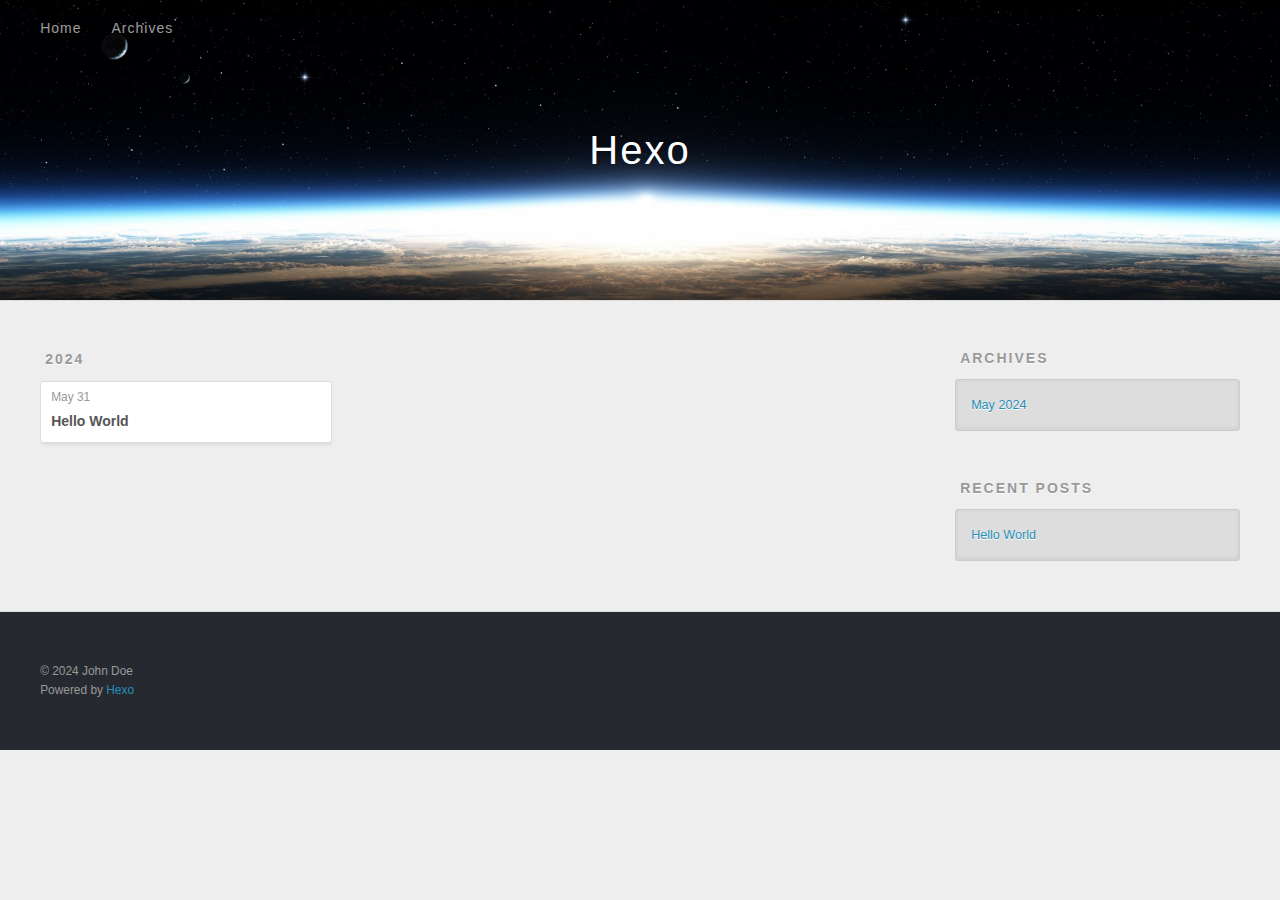
==== archives/index.html @ fbbaf113 "Site updated: 2024-05-31 17:52:17" ====
<!DOCTYPE html>
<html>
<head>
  <meta charset="utf-8">
  
  
  <title>Archives | Hexo</title>
  <meta name="viewport" content="width=device-width, initial-scale=1, shrink-to-fit=no">
  <meta property="og:type" content="website">
<meta property="og:title" content="Hexo">
<meta property="og:url" content="http://example.com/archives/index.html">
<meta property="og:site_name" content="Hexo">
<meta property="og:locale" content="en_US">
<meta property="article:author" content="John Doe">
<meta name="twitter:card" content="summary">
  
    <link rel="alternate" href="/atom.xml" title="Hexo" type="application/atom+xml">
  
  
    <link rel="shortcut icon" href="/favicon.png">
  
  
  
<link rel="stylesheet" href="/css/style.css">

  
    
<link rel="stylesheet" href="/fancybox/jquery.fancybox.min.css">

  
  
<meta name="generator" content="Hexo 7.2.0"></head>

<body>
  <div id="container">
    <div id="wrap">
      <header id="header">
  <div id="banner"></div>
  <div id="header-outer" class="outer">
    <div id="header-title" class="inner">
      <h1 id="logo-wrap">
        <a href="/" id="logo">Hexo</a>
      </h1>
      
    </div>
    <div id="header-inner" class="inner">
      <nav id="main-nav">
        <a id="main-nav-toggle" class="nav-icon"><span class="fa fa-bars"></span></a>
        
          <a class="main-nav-link" href="/">Home</a>
        
          <a class="main-nav-link" href="/archives">Archives</a>
        
      </nav>
      <nav id="sub-nav">
        
        
          <a class="nav-icon" href="/atom.xml" title="RSS Feed"><span class="fa fa-rss"></span></a>
        
        <a class="nav-icon nav-search-btn" title="Search"><span class="fa fa-search"></span></a>
      </nav>
      <div id="search-form-wrap">
        <form action="//google.com/search" method="get" accept-charset="UTF-8" class="search-form"><input type="search" name="q" class="search-form-input" placeholder="Search"><button type="submit" class="search-form-submit">&#xF002;</button><input type="hidden" name="sitesearch" value="http://example.com"></form>
      </div>
    </div>
  </div>
</header>

      <div class="outer">
        <section id="main">
  
  
    
    
      
      
      <section class="archives-wrap">
        <div class="archive-year-wrap">
          <a href="/archives/2024" class="archive-year">2024</a>
        </div>
        <div class="archives">
    
    <article class="archive-article archive-type-post">
  <div class="archive-article-inner">
    <header class="archive-article-header">
      <a href="/2024/05/31/hello-world/" class="archive-article-date">
  <time class="dt-published" datetime="2024-05-31T09:25:02.099Z" itemprop="datePublished">May 31</time>
</a>
      
  
    <h1 itemprop="name">
      <a class="archive-article-title" href="/2024/05/31/hello-world/">Hello World</a>
    </h1>
  

    </header>
  </div>
</article>
  
  
    </div></section>
  


</section>
        
          <aside id="sidebar">
  
    

  
    

  
    
  
    
  <div class="widget-wrap">
    <h3 class="widget-title">Archives</h3>
    <div class="widget">
      <ul class="archive-list"><li class="archive-list-item"><a class="archive-list-link" href="/archives/2024/05/">May 2024</a></li></ul>
    </div>
  </div>


  
    
  <div class="widget-wrap">
    <h3 class="widget-title">Recent Posts</h3>
    <div class="widget">
      <ul>
        
          <li>
            <a href="/2024/05/31/hello-world/">Hello World</a>
          </li>
        
      </ul>
    </div>
  </div>

  
</aside>
        
      </div>
      <footer id="footer">
  
  <div class="outer">
    <div id="footer-info" class="inner">
      
      &copy; 2024 John Doe<br>
      Powered by <a href="https://hexo.io/" target="_blank">Hexo</a>
    </div>
  </div>
</footer>

    </div>
    <nav id="mobile-nav">
  
    <a href="/" class="mobile-nav-link">Home</a>
  
    <a href="/archives" class="mobile-nav-link">Archives</a>
  
</nav>
    


<script src="/js/jquery-3.6.4.min.js"></script>



  
<script src="/fancybox/jquery.fancybox.min.js"></script>




<script src="/js/script.js"></script>





  </div>
</body>
</html>
---- css/style.css ----
body {
  width: 100%;
}
body:before,
body:after {
  content: "";
  display: table;
}
body:after {
  clear: both;
}
html,
body,
div,
span,
applet,
object,
iframe,
h1,
h2,
h3,
h4,
h5,
h6,
p,
blockquote,
pre,
a,
abbr,
acronym,
address,
big,
cite,
code,
del,
dfn,
em,
img,
ins,
kbd,
q,
s,
samp,
small,
strike,
strong,
sub,
sup,
tt,
var,
dl,
dt,
dd,
ol,
ul,
li,
fieldset,
form,
label,
legend,
table,
caption,
tbody,
tfoot,
thead,
tr,
th,
td {
  margin: 0;
  padding: 0;
  border: 0;
  outline: 0;
  font-weight: inherit;
  font-style: inherit;
  font-family: inherit;
  font-size: 100%;
  vertical-align: baseline;
}
body {
  line-height: 1;
  color: #000;
  background: #fff;
}
ol,
ul {
  list-style: none;
}
table {
  border-collapse: separate;
  border-spacing: 0;
  vertical-align: middle;
}
caption,
th,
td {
  text-align: left;
  font-weight: normal;
  vertical-align: middle;
}
a img {
  border: none;
}
input,
button {
  margin: 0;
  padding: 0;
}
input::-moz-focus-inner,
button::-moz-focus-inner {
  border: 0;
  padding: 0;
}
html,
body,
#container {
  height: 100%;
}
body {
  background: #eee;
  font: 14px -apple-system, BlinkMacSystemFont, "Segoe UI", "Roboto", "Oxygen", "Ubuntu", "Cantarell", "Fira Sans", "Droid Sans", "Helvetica Neue", sans-serif;
  -webkit-text-size-adjust: 100%;
}
.outer {
  max-width: 1220px;
  margin: 0 auto;
  padding: 0 20px;
}
.outer:before,
.outer:after {
  content: "";
  display: table;
}
.outer:after {
  clear: both;
}
.inner {
  display: inline;
  float: left;
  width: 98.33333333333333%;
  margin: 0 0.833333333333333%;
}
.left,
.alignleft {
  float: left;
}
.right,
.alignright {
  float: right;
}
.clear {
  clear: both;
}
#container {
  position: relative;
}
.mobile-nav-on {
  overflow: hidden;
}
#wrap {
  height: 100%;
  width: 100%;
  position: absolute;
  top: 0;
  left: 0;
  -webkit-transition: 0.2s ease-out;
  -moz-transition: 0.2s ease-out;
  -ms-transition: 0.2s ease-out;
  transition: 0.2s ease-out;
  z-index: 1;
  background: #eee;
}
.mobile-nav-on #wrap {
  left: 280px;
}
@media screen and (min-width: 768px) {
  #main {
    display: inline;
    float: left;
    width: 73.33333333333333%;
    margin: 0 0.833333333333333%;
  }
}
.article-date,
.article-category-link,
.archive-year,
.widget-title {
  text-decoration: none;
  text-transform: uppercase;
  letter-spacing: 2px;
  color: #999;
  margin-bottom: 1em;
  margin-left: 5px;
  line-height: 1em;
  text-shadow: 0 1px #fff;
  font-weight: bold;
}
.article-inner,
.archive-article-inner {
  background: #fff;
  -webkit-box-shadow: 1px 2px 3px #ddd;
  box-shadow: 1px 2px 3px #ddd;
  border: 1px solid #ddd;
  border-radius: 3px;
}
.article-entry h1,
.widget h1 {
  font-size: 2em;
}
.article-entry h2,
.widget h2 {
  font-size: 1.5em;
}
.article-entry h3,
.widget h3 {
  font-size: 1.3em;
}
.article-entry h4,
.widget h4 {
  font-size: 1.2em;
}
.article-entry h5,
.widget h5 {
  font-size: 1em;
}
.article-entry h6,
.widget h6 {
  font-size: 1em;
  color: #999;
}
.article-entry hr,
.widget hr {
  border: 1px dashed #ddd;
}
.article-entry strong,
.widget strong {
  font-weight: bold;
}
.article-entry em,
.widget em,
.article-entry cite,
.widget cite {
  font-style: italic;
}
.article-entry sup,
.widget sup,
.article-entry sub,
.widget sub {
  font-size: 0.75em;
  line-height: 0;
  position: relative;
  vertical-align: baseline;
}
.article-entry sup,
.widget sup {
  top: -0.5em;
}
.article-entry sub,
.widget sub {
  bottom: -0.2em;
}
.article-entry small,
.widget small {
  font-size: 0.85em;
}
.article-entry acronym,
.widget acronym,
.article-entry abbr,
.widget abbr {
  border-bottom: 1px dotted;
}
.article-entry ul,
.widget ul,
.article-entry ol,
.widget ol,
.article-entry dl,
.widget dl {
  margin: 0 20px;
  line-height: 1.6em;
}
.article-entry ul ul,
.widget ul ul,
.article-entry ol ul,
.widget ol ul,
.article-entry ul ol,
.widget ul ol,
.article-entry ol ol,
.widget ol ol {
  margin-top: 0;
  margin-bottom: 0;
}
.article-entry ul,
.widget ul {
  list-style: disc;
}
.article-entry ol,
.widget ol {
  list-style: decimal;
}
.article-entry dt,
.widget dt {
  font-weight: bold;
}
#header {
  height: 300px;
  position: relative;
  border-bottom: 1px solid #ddd;
}
#header:before,
#header:after {
  content: "";
  position: absolute;
  left: 0;
  right: 0;
  height: 40px;
}
#header:before {
  top: 0;
  background: -webkit-linear-gradient(rgba(0,0,0,0.2), transparent);
  background: -moz-linear-gradient(rgba(0,0,0,0.2), transparent);
  background: -ms-linear-gradient(rgba(0,0,0,0.2), transparent);
  background: linear-gradient(rgba(0,0,0,0.2), transparent);
}
#header:after {
  bottom: 0;
  background: -webkit-linear-gradient(transparent, rgba(0,0,0,0.2));
  background: -moz-linear-gradient(transparent, rgba(0,0,0,0.2));
  background: -ms-linear-gradient(transparent, rgba(0,0,0,0.2));
  background: linear-gradient(transparent, rgba(0,0,0,0.2));
}
#header-outer {
  height: 100%;
  position: relative;
}
#header-inner {
  position: relative;
  overflow: hidden;
}
#banner {
  position: absolute;
  top: 0;
  left: 0;
  width: 100%;
  height: 100%;
  background: url("images/banner.jpg") center #000;
  background-size: cover;
  z-index: -1;
}
#header-title {
  text-align: center;
  height: 40px;
  position: absolute;
  top: 50%;
  left: 0;
  margin-top: -20px;
}
#logo,
#subtitle {
  text-decoration: none;
  color: #fff;
  font-weight: 300;
  text-shadow: 0 1px 4px rgba(0,0,0,0.3);
}
#logo {
  font-size: 40px;
  line-height: 40px;
  letter-spacing: 2px;
}
#subtitle {
  font-size: 16px;
  line-height: 16px;
  letter-spacing: 1px;
}
#subtitle-wrap {
  margin-top: 16px;
}
#main-nav {
  float: left;
  margin-left: -15px;
}
.nav-icon,
.main-nav-link {
  float: left;
  color: #fff;
  opacity: 0.6;
  text-decoration: none;
  text-shadow: 0 1px rgba(0,0,0,0.2);
  -webkit-transition: opacity 0.2s;
  -moz-transition: opacity 0.2s;
  -ms-transition: opacity 0.2s;
  transition: opacity 0.2s;
  display: block;
  padding: 20px 15px;
}
.nav-icon:hover,
.main-nav-link:hover {
  opacity: 1;
}
.nav-icon {
  text-align: center;
  font-size: 14px;
  width: 14px;
  height: 14px;
  padding: 20px 15px;
  position: relative;
  cursor: pointer;
}
.main-nav-link {
  font-weight: 300;
  letter-spacing: 1px;
}
@media screen and (max-width: 479px) {
  .main-nav-link {
    display: none;
  }
}
#main-nav-toggle {
  display: none;
}
@media screen and (max-width: 479px) {
  #main-nav-toggle {
    display: block;
  }
}
#sub-nav {
  float: right;
  margin-right: -15px;
}
#search-form-wrap {
  position: absolute;
  top: 15px;
  width: 150px;
  height: 30px;
  right: -150px;
  opacity: 0;
  -webkit-transition: 0.2s ease-out;
  -moz-transition: 0.2s ease-out;
  -ms-transition: 0.2s ease-out;
  transition: 0.2s ease-out;
}
#search-form-wrap.on {
  opacity: 1;
  right: 0;
}
@media screen and (max-width: 479px) {
  #search-form-wrap {
    width: 100%;
    right: -100%;
  }
}
.search-form {
  position: absolute;
  top: 0;
  left: 0;
  right: 0;
  background: #fff;
  padding: 5px 15px;
  border-radius: 15px;
  -webkit-box-shadow: 0 0 10px rgba(0,0,0,0.3);
  box-shadow: 0 0 10px rgba(0,0,0,0.3);
}
.search-form-input {
  border: none;
  background: none;
  color: #555;
  width: 100%;
  font: 13px -apple-system, BlinkMacSystemFont, "Segoe UI", "Roboto", "Oxygen", "Ubuntu", "Cantarell", "Fira Sans", "Droid Sans", "Helvetica Neue", sans-serif;
  outline: none;
}
.search-form-input::-webkit-search-results-decoration,
.search-form-input::-webkit-search-cancel-button {
  -webkit-appearance: none;
}
.search-form-submit {
  position: absolute;
  top: 50%;
  right: 10px;
  margin-top: -7px;
  font: 13px ForkAwesome;
  border: none;
  background: none;
  color: #bbb;
  cursor: pointer;
}
.search-form-submit:hover,
.search-form-submit:focus {
  color: #777;
}
.article {
  margin: 50px 0;
}
.article-inner {
  overflow: hidden;
}
.article-meta:before,
.article-meta:after {
  content: "";
  display: table;
}
.article-meta:after {
  clear: both;
}
.article-date {
  float: left;
}
.article-category {
  float: left;
  line-height: 1em;
  color: #ccc;
  text-shadow: 0 1px #fff;
  margin-left: 8px;
}
.article-category:before {
  content: "\2022";
}
.article-category-link {
  margin: 0 12px 1em;
}
.article-header {
  padding: 20px 20px 0;
}
.article-title {
  text-decoration: none;
  font-size: 2em;
  font-weight: bold;
  color: #555;
  line-height: 1.1em;
  -webkit-transition: color 0.2s;
  -moz-transition: color 0.2s;
  -ms-transition: color 0.2s;
  transition: color 0.2s;
}
a.article-title:hover {
  color: #258fb8;
}
.article-entry {
  color: #555;
  padding: 0 20px;
}
.article-entry:before,
.article-entry:after {
  content: "";
  display: table;
}
.article-entry:after {
  clear: both;
}
.article-entry p,
.article-entry table {
  line-height: 1.6em;
  margin: 1.6em 0;
}
.article-entry h1,
.article-entry h2,
.article-entry h3,
.article-entry h4,
.article-entry h5,
.article-entry h6 {
  font-weight: bold;
}
.article-entry h1,
.article-entry h2,
.article-entry h3,
.article-entry h4,
.article-entry h5,
.article-entry h6 {
  line-height: 1.1em;
  margin: 1.1em 0;
}
.article-entry a {
  color: #258fb8;
  text-decoration: none;
}
.article-entry a:hover {
  text-decoration: underline;
}
.article-entry ul,
.article-entry ol,
.article-entry dl {
  margin-top: 1.6em;
  margin-bottom: 1.6em;
}
.article-entry img,
.article-entry video {
  max-width: 100%;
  height: auto;
  display: block;
  margin: auto;
}
.article-entry iframe {
  border: none;
}
.article-entry table {
  width: 100%;
  border-collapse: collapse;
  border-spacing: 0;
}
.article-entry th {
  font-weight: bold;
  border-bottom: 3px solid #ddd;
  padding-bottom: 0.5em;
}
.article-entry td {
  border-bottom: 1px solid #ddd;
  padding: 10px 0;
}
.article-entry blockquote {
  font-family: Georgia, "Times New Roman", serif;
  margin: 1.6em 20px;
  text-align: center;
}
.article-entry blockquote footer {
  font-size: 14px;
  margin: 1.6em 0;
  font-family: -apple-system, BlinkMacSystemFont, "Segoe UI", "Roboto", "Oxygen", "Ubuntu", "Cantarell", "Fira Sans", "Droid Sans", "Helvetica Neue", sans-serif;
}
.article-entry blockquote footer cite:before {
  content: "—";
  padding: 0 0.5em;
}
.article-entry .pullquote {
  text-align: left;
  width: 45%;
  margin: 0;
}
.article-entry .pullquote.left {
  margin-left: 0.5em;
  margin-right: 1em;
}
.article-entry .pullquote.right {
  margin-right: 0.5em;
  margin-left: 1em;
}
.article-entry .caption {
  color: #999;
  display: block;
  font-size: 0.9em;
  margin-top: 0.5em;
  position: relative;
  text-align: center;
}
.article-entry .video-container {
  position: relative;
  padding-top: 56.25%;
  height: 0;
  overflow: hidden;
}
.article-entry .video-container iframe,
.article-entry .video-container object,
.article-entry .video-container embed {
  position: absolute;
  top: 0;
  left: 0;
  width: 100%;
  height: 100%;
  margin-top: 0;
}
.article-more-link a {
  display: inline-block;
  line-height: 1em;
  padding: 6px 15px;
  border-radius: 15px;
  background: #eee;
  color: #999;
  text-shadow: 0 1px #fff;
  text-decoration: none;
}
.article-more-link a:hover {
  background: #258fb8;
  color: #fff;
  text-decoration: none;
  text-shadow: 0 1px #1e7293;
}
.article-footer {
  font-size: 0.85em;
  line-height: 1.6em;
  border-top: 1px solid #ddd;
  padding-top: 1.6em;
  margin: 0 20px 20px;
}
.article-footer:before,
.article-footer:after {
  content: "";
  display: table;
}
.article-footer:after {
  clear: both;
}
.article-footer a {
  color: #999;
  text-decoration: none;
}
.article-footer a:hover {
  color: #555;
}
.article-tag-list-item {
  float: left;
  margin-right: 10px;
}
.article-tag-list-link:before {
  content: "#";
}
.article-comment-link {
  float: right;
}
.article-comment-link:before {
  padding-right: 8px;
}
.article-share-link {
  cursor: pointer;
  float: right;
  margin-left: 20px;
}
.article-share-link:before {
  padding-right: 6px;
}
#article-nav {
  position: relative;
}
#article-nav:before,
#article-nav:after {
  content: "";
  display: table;
}
#article-nav:after {
  clear: both;
}
@media screen and (min-width: 768px) {
  #article-nav {
    margin: 50px 0;
  }
  #article-nav:before {
    width: 8px;
    height: 8px;
    position: absolute;
    top: 50%;
    left: 50%;
    margin-top: -4px;
    margin-left: -4px;
    content: "";
    border-radius: 50%;
    background: #ddd;
    -webkit-box-shadow: 0 1px 2px #fff;
    box-shadow: 0 1px 2px #fff;
  }
}
.article-nav-link-wrap {
  text-decoration: none;
  text-shadow: 0 1px #fff;
  color: #999;
  -webkit-box-sizing: border-box;
  -moz-box-sizing: border-box;
  box-sizing: border-box;
  margin-top: 50px;
  text-align: center;
  display: block;
}
.article-nav-link-wrap:hover {
  color: #555;
}
@media screen and (min-width: 768px) {
  .article-nav-link-wrap {
    width: 50%;
    margin-top: 0;
  }
}
@media screen and (min-width: 768px) {
  #article-nav-newer {
    float: left;
    text-align: right;
    padding-right: 20px;
  }
}
@media screen and (min-width: 768px) {
  #article-nav-older {
    float: right;
    text-align: left;
    padding-left: 20px;
  }
}
.article-nav-caption {
  text-transform: uppercase;
  letter-spacing: 2px;
  color: #ddd;
  line-height: 1em;
  font-weight: bold;
}
#article-nav-newer .article-nav-caption {
  margin-right: -2px;
}
.article-nav-title {
  font-size: 0.85em;
  line-height: 1.6em;
  margin-top: 0.5em;
}
.article-share-box {
  position: absolute;
  display: none;
  background: #fff;
  -webkit-box-shadow: 1px 2px 10px rgba(0,0,0,0.2);
  box-shadow: 1px 2px 10px rgba(0,0,0,0.2);
  border-radius: 3px;
  margin-left: -145px;
  overflow: hidden;
  z-index: 1;
}
.article-share-box.on {
  display: block;
}
.article-share-input {
  width: 100%;
  background: none;
  -webkit-box-sizing: border-box;
  -moz-box-sizing: border-box;
  box-sizing: border-box;
  font: 14px -apple-system, BlinkMacSystemFont, "Segoe UI", "Roboto", "Oxygen", "Ubuntu", "Cantarell", "Fira Sans", "Droid Sans", "Helvetica Neue", sans-serif;
  padding: 0 15px;
  color: #555;
  outline: none;
  border: 1px solid #ddd;
  border-radius: 3px 3px 0 0;
  height: 36px;
  line-height: 36px;
}
.article-share-links {
  background: #eee;
}
.article-share-links:before,
.article-share-links:after {
  content: "";
  display: table;
}
.article-share-links:after {
  clear: both;
}
.article-share-twitter,
.article-share-facebook,
.article-share-pinterest,
.article-share-linkedin {
  width: 50px;
  height: 36px;
  display: block;
  float: left;
  position: relative;
  color: #999;
  text-shadow: 0 1px #fff;
}
.article-share-twitter:before,
.article-share-facebook:before,
.article-share-pinterest:before,
.article-share-linkedin:before {
  font-size: 20px;
  width: 20px;
  height: 20px;
  position: absolute;
  top: 50%;
  left: 50%;
  margin-top: -10px;
  margin-left: -10px;
  text-align: center;
}
.article-share-twitter:hover,
.article-share-facebook:hover,
.article-share-pinterest:hover,
.article-share-linkedin:hover {
  color: #fff;
}
.article-share-twitter:hover {
  background: #00aced;
  text-shadow: 0 1px #008abe;
}
.article-share-facebook:hover {
  background: #3b5998;
  text-shadow: 0 1px #2f477a;
}
.article-share-pinterest:hover {
  background: #cb2027;
  text-shadow: 0 1px #a21a1f;
}
.article-share-linkedin:hover {
  background: #0077b5;
  text-shadow: 0 1px #005f91;
}
.article-gallery {
  background: #000;
  position: relative;
}
.article-gallery-photos {
  position: relative;
  overflow: hidden;
}
.article-gallery-img {
  display: none;
  max-width: 100%;
}
.article-gallery-img:first-child {
  display: block;
}
.article-gallery-img.loaded {
  position: absolute;
  display: block;
}
.article-gallery-img img {
  display: block;
  max-width: 100%;
  margin: 0 auto;
}
#comments {
  background: #fff;
  -webkit-box-shadow: 1px 2px 3px #ddd;
  box-shadow: 1px 2px 3px #ddd;
  padding: 20px;
  border: 1px solid #ddd;
  border-radius: 3px;
  margin: 50px 0;
}
#comments a {
  color: #258fb8;
}
.archives-wrap {
  margin: 50px 0;
}
.archives:before,
.archives:after {
  content: "";
  display: table;
}
.archives:after {
  clear: both;
}
.archive-year-wrap {
  margin-bottom: 1em;
}
.archives {
  -webkit-column-gap: 10px;
  -moz-column-gap: 10px;
  column-gap: 10px;
}
@media screen and (min-width: 480px) and (max-width: 767px) {
  .archives {
    -webkit-column-count: 2;
    -moz-column-count: 2;
    column-count: 2;
  }
}
@media screen and (min-width: 768px) {
  .archives {
    -webkit-column-count: 3;
    -moz-column-count: 3;
    column-count: 3;
  }
}
.archive-article {
  -webkit-column-break-inside: avoid;
  page-break-inside: avoid;
  overflow: hidden;
  break-inside: avoid-column;
}
.archive-article-inner {
  padding: 10px;
  margin-bottom: 15px;
}
.archive-article-title {
  text-decoration: none;
  font-weight: bold;
  color: #555;
  -webkit-transition: color 0.2s;
  -moz-transition: color 0.2s;
  -ms-transition: color 0.2s;
  transition: color 0.2s;
  line-height: 1.6em;
}
.archive-article-title:hover {
  color: #258fb8;
}
.archive-article-footer {
  margin-top: 1em;
}
.archive-article-date {
  color: #999;
  text-decoration: none;
  font-size: 0.85em;
  line-height: 1em;
  margin-bottom: 0.5em;
  display: block;
}
#page-nav {
  margin: 50px auto;
  background: #fff;
  -webkit-box-shadow: 1px 2px 3px #ddd;
  box-shadow: 1px 2px 3px #ddd;
  border: 1px solid #ddd;
  border-radius: 3px;
  text-align: center;
  color: #999;
  overflow: hidden;
}
#page-nav:before,
#page-nav:after {
  content: "";
  display: table;
}
#page-nav:after {
  clear: both;
}
#page-nav a,
#page-nav span {
  padding: 10px 20px;
  line-height: 1;
  height: 2ex;
}
#page-nav a {
  color: #999;
  text-decoration: none;
}
#page-nav a:hover {
  background: #999;
  color: #fff;
}
#page-nav .prev {
  float: left;
}
#page-nav .next {
  float: right;
}
#page-nav .page-number {
  display: inline-block;
}
@media screen and (max-width: 479px) {
  #page-nav .page-number {
    display: none;
  }
}
#page-nav .current {
  color: #555;
  font-weight: bold;
}
#page-nav .space {
  color: #ddd;
}
#footer {
  background: #262a30;
  padding: 50px 0;
  border-top: 1px solid #ddd;
  color: #999;
}
#footer a {
  color: #258fb8;
  text-decoration: none;
}
#footer a:hover {
  text-decoration: underline;
}
#footer-info {
  line-height: 1.6em;
  font-size: 0.85em;
}
.article-entry pre,
.article-entry .highlight {
  background: #2d2d2d;
  margin: 0 -20px;
  padding: 15px 20px;
  border-style: solid;
  border-color: #ddd;
  border-width: 1px 0;
  overflow: auto;
  color: #ccc;
  line-height: 22.400000000000002px;
}
.article-entry .highlight .gutter pre,
.article-entry .gist .gist-file .gist-data .line-numbers {
  color: #666;
  font-size: 0.85em;
}
.article-entry pre,
.article-entry code {
  font-family: "Source Code Pro", Consolas, Monaco, Menlo, Consolas, monospace;
}
.article-entry code {
  background: #eee;
  text-shadow: 0 1px #fff;
  padding: 0 0.3em;
}
.article-entry pre code {
  background: none;
  text-shadow: none;
  padding: 0;
}
.article-entry .highlight pre {
  border: none;
  margin: 0;
  padding: 0;
}
.article-entry .highlight table {
  margin: 0;
  width: auto;
}
.article-entry .highlight td {
  border: none;
  padding: 0;
}
.article-entry .highlight figcaption {
  font-size: 0.85em;
  color: #999;
  line-height: 1em;
  margin-bottom: 1em;
}
.article-entry .highlight figcaption:before,
.article-entry .highlight figcaption:after {
  content: "";
  display: table;
}
.article-entry .highlight figcaption:after {
  clear: both;
}
.article-entry .highlight figcaption a {
  float: right;
}
.article-entry .highlight .gutter {
  -moz-user-select: none;
  -ms-user-select: none;
  -webkit-user-select: none;
  -webkit-user-select: none;
  -moz-user-select: none;
  -ms-user-select: none;
  user-select: none;
}
.article-entry .highlight .gutter pre {
  text-align: right;
  padding-right: 20px;
}
.article-entry .highlight .line {
  height: 22.400000000000002px;
}
.article-entry .highlight .line.marked {
  background: #515151;
}
.article-entry .gist {
  margin: 0 -20px;
  border-style: solid;
  border-color: #ddd;
  border-width: 1px 0;
  background: #2d2d2d;
  padding: 15px 20px 15px 0;
}
.article-entry .gist .gist-file {
  border: none;
  font-family: "Source Code Pro", Consolas, Monaco, Menlo, Consolas, monospace;
  margin: 0;
}
.article-entry .gist .gist-file .gist-data {
  background: none;
  border: none;
}
.article-entry .gist .gist-file .gist-data .line-numbers {
  background: none;
  border: none;
  padding: 0 20px 0 0;
}
.article-entry .gist .gist-file .gist-data .line-data {
  padding: 0 !important;
}
.article-entry .gist .gist-file .highlight {
  margin: 0;
  padding: 0;
  border: none;
}
.article-entry .gist .gist-file .gist-meta {
  background: #2d2d2d;
  color: #999;
  font: 0.85em -apple-system, BlinkMacSystemFont, "Segoe UI", "Roboto", "Oxygen", "Ubuntu", "Cantarell", "Fira Sans", "Droid Sans", "Helvetica Neue", sans-serif;
  text-shadow: 0 0;
  padding: 0;
  margin-top: 1em;
  margin-left: 20px;
}
.article-entry .gist .gist-file .gist-meta a {
  color: #258fb8;
  font-weight: normal;
}
.article-entry .gist .gist-file .gist-meta a:hover {
  text-decoration: underline;
}
pre .comment,
pre .title {
  color: #999;
}
pre .variable,
pre .attribute,
pre .tag,
pre .regexp,
pre .ruby .constant,
pre .xml .tag .title,
pre .xml .pi,
pre .xml .doctype,
pre .html .doctype,
pre .css .id,
pre .css .class,
pre .css .pseudo {
  color: #f2777a;
}
pre .number,
pre .preprocessor,
pre .built_in,
pre .literal,
pre .params,
pre .constant {
  color: #f99157;
}
pre .class,
pre .ruby .class .title,
pre .css .rules .attribute {
  color: #9c9;
}
pre .string,
pre .value,
pre .inheritance,
pre .header,
pre .ruby .symbol,
pre .xml .cdata {
  color: #9c9;
}
pre .css .hexcolor {
  color: #6cc;
}
pre .function,
pre .python .decorator,
pre .python .title,
pre .ruby .function .title,
pre .ruby .title .keyword,
pre .perl .sub,
pre .javascript .title,
pre .coffeescript .title {
  color: #69c;
}
pre .keyword,
pre .javascript .function {
  color: #c9c;
}
@media screen and (max-width: 479px) {
  #mobile-nav {
    position: absolute;
    top: 0;
    left: 0;
    width: 280px;
    height: 100%;
    background: #191919;
    border-right: 1px solid #fff;
  }
}
@media screen and (max-width: 479px) {
  .mobile-nav-link {
    display: block;
    color: #999;
    text-decoration: none;
    padding: 15px 20px;
    font-weight: bold;
  }
  .mobile-nav-link:hover {
    color: #fff;
  }
}
@media screen and (min-width: 768px) {
  #sidebar {
    display: inline;
    float: left;
    width: 23.333333333333332%;
    margin: 0 0.833333333333333%;
  }
}
.widget-wrap {
  margin: 50px 0;
}
.widget {
  color: #777;
  text-shadow: 0 1px #fff;
  background: #ddd;
  -webkit-box-shadow: 0 -1px 4px #ccc inset;
  box-shadow: 0 -1px 4px #ccc inset;
  border: 1px solid #ccc;
  padding: 15px;
  border-radius: 3px;
}
.widget a {
  color: #258fb8;
  text-decoration: none;
}
.widget a:hover {
  text-decoration: underline;
}
.widget ul ul,
.widget ol ul,
.widget dl ul,
.widget ul ol,
.widget ol ol,
.widget dl ol,
.widget ul dl,
.widget ol dl,
.widget dl dl {
  margin-left: 15px;
  list-style: disc;
}
.widget {
  line-height: 1.6em;
  word-wrap: break-word;
  font-size: 0.9em;
}
.widget ul,
.widget ol {
  list-style: none;
  margin: 0;
}
.widget ul ul,
.widget ol ul,
.widget ul ol,
.widget ol ol {
  margin: 0 20px;
}
.widget ul ul,
.widget ol ul {
  list-style: disc;
}
.widget ul ol,
.widget ol ol {
  list-style: decimal;
}
.category-list-count,
.tag-list-count,
.archive-list-count {
  padding-left: 5px;
  color: #999;
  font-size: 0.85em;
}
.category-list-count:before,
.tag-list-count:before,
.archive-list-count:before {
  content: "(";
}
.category-list-count:after,
.tag-list-count:after,
.archive-list-count:after {
  content: ")";
}
.tagcloud a {
  margin-right: 5px;
  display: inline-block;
}
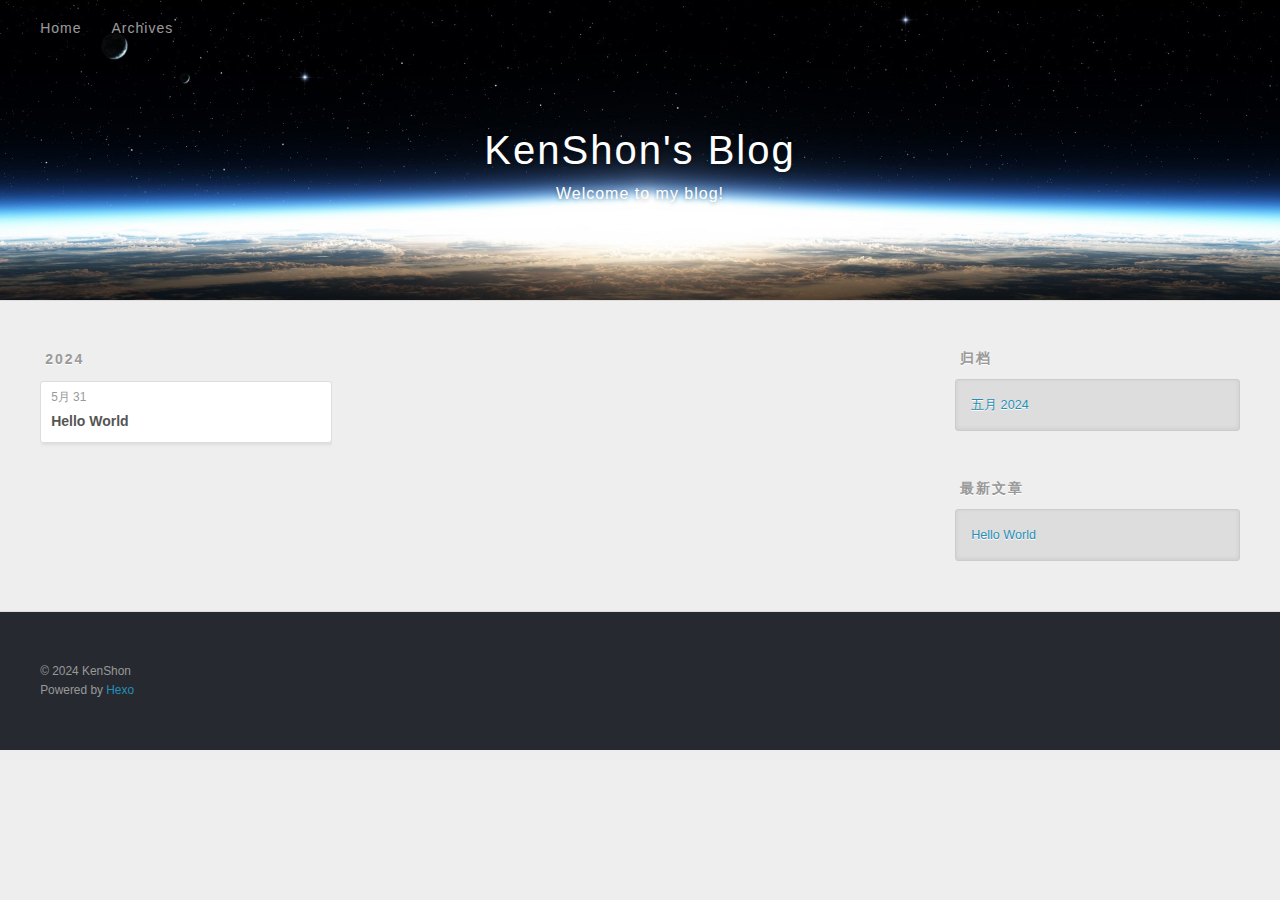
==== commit 7935c781: "Site updated: 2024-05-31 18:16:46" ====
--- a/archives/index.html
+++ b/archives/index.html
@@ -4,17 +4,19 @@
   <meta charset="utf-8">
   
   
-  <title>Archives | Hexo</title>
+  <title>归档 | KenShon&#39;s Blog</title>
   <meta name="viewport" content="width=device-width, initial-scale=1, shrink-to-fit=no">
-  <meta property="og:type" content="website">
-<meta property="og:title" content="Hexo">
-<meta property="og:url" content="http://example.com/archives/index.html">
-<meta property="og:site_name" content="Hexo">
-<meta property="og:locale" content="en_US">
-<meta property="article:author" content="John Doe">
+  <meta name="description" content="Learning Record">
+<meta property="og:type" content="website">
+<meta property="og:title" content="KenShon&#39;s Blog">
+<meta property="og:url" content="https://xiaokangxiong.github.io/archives/index.html">
+<meta property="og:site_name" content="KenShon&#39;s Blog">
+<meta property="og:description" content="Learning Record">
+<meta property="og:locale" content="zh_CN">
+<meta property="article:author" content="KenShon">
 <meta name="twitter:card" content="summary">
   
-    <link rel="alternate" href="/atom.xml" title="Hexo" type="application/atom+xml">
+    <link rel="alternate" href="/atom.xml" title="KenShon's Blog" type="application/atom+xml">
   
   
     <link rel="shortcut icon" href="/favicon.png">
@@ -39,8 +41,12 @@
   <div id="header-outer" class="outer">
     <div id="header-title" class="inner">
       <h1 id="logo-wrap">
-        <a href="/" id="logo">Hexo</a>
+        <a href="/" id="logo">KenShon&#39;s Blog</a>
       </h1>
+      
+        <h2 id="subtitle-wrap">
+          <a href="/" id="subtitle">Welcome to my blog!</a>
+        </h2>
       
     </div>
     <div id="header-inner" class="inner">
@@ -55,12 +61,12 @@
       <nav id="sub-nav">
         
         
-          <a class="nav-icon" href="/atom.xml" title="RSS Feed"><span class="fa fa-rss"></span></a>
+          <a class="nav-icon" href="/atom.xml" title="RSS 订阅"><span class="fa fa-rss"></span></a>
         
-        <a class="nav-icon nav-search-btn" title="Search"><span class="fa fa-search"></span></a>
+        <a class="nav-icon nav-search-btn" title="搜索"><span class="fa fa-search"></span></a>
       </nav>
       <div id="search-form-wrap">
-        <form action="//google.com/search" method="get" accept-charset="UTF-8" class="search-form"><input type="search" name="q" class="search-form-input" placeholder="Search"><button type="submit" class="search-form-submit">&#xF002;</button><input type="hidden" name="sitesearch" value="http://example.com"></form>
+        <form action="//google.com/search" method="get" accept-charset="UTF-8" class="search-form"><input type="search" name="q" class="search-form-input" placeholder="搜索"><button type="submit" class="search-form-submit">&#xF002;</button><input type="hidden" name="sitesearch" value="https://xiaokangxiong.github.io"></form>
       </div>
     </div>
   </div>
@@ -84,7 +90,7 @@
   <div class="archive-article-inner">
     <header class="archive-article-header">
       <a href="/2024/05/31/hello-world/" class="archive-article-date">
-  <time class="dt-published" datetime="2024-05-31T09:25:02.099Z" itemprop="datePublished">May 31</time>
+  <time class="dt-published" datetime="2024-05-31T09:25:02.099Z" itemprop="datePublished">5月 31</time>
 </a>
       
   
@@ -116,9 +122,9 @@
   
     
   <div class="widget-wrap">
-    <h3 class="widget-title">Archives</h3>
+    <h3 class="widget-title">归档</h3>
     <div class="widget">
-      <ul class="archive-list"><li class="archive-list-item"><a class="archive-list-link" href="/archives/2024/05/">May 2024</a></li></ul>
+      <ul class="archive-list"><li class="archive-list-item"><a class="archive-list-link" href="/archives/2024/05/">五月 2024</a></li></ul>
     </div>
   </div>
 
@@ -126,7 +132,7 @@
   
     
   <div class="widget-wrap">
-    <h3 class="widget-title">Recent Posts</h3>
+    <h3 class="widget-title">最新文章</h3>
     <div class="widget">
       <ul>
         
@@ -147,7 +153,7 @@
   <div class="outer">
     <div id="footer-info" class="inner">
       
-      &copy; 2024 John Doe<br>
+      &copy; 2024 KenShon<br>
       Powered by <a href="https://hexo.io/" target="_blank">Hexo</a>
     </div>
   </div>
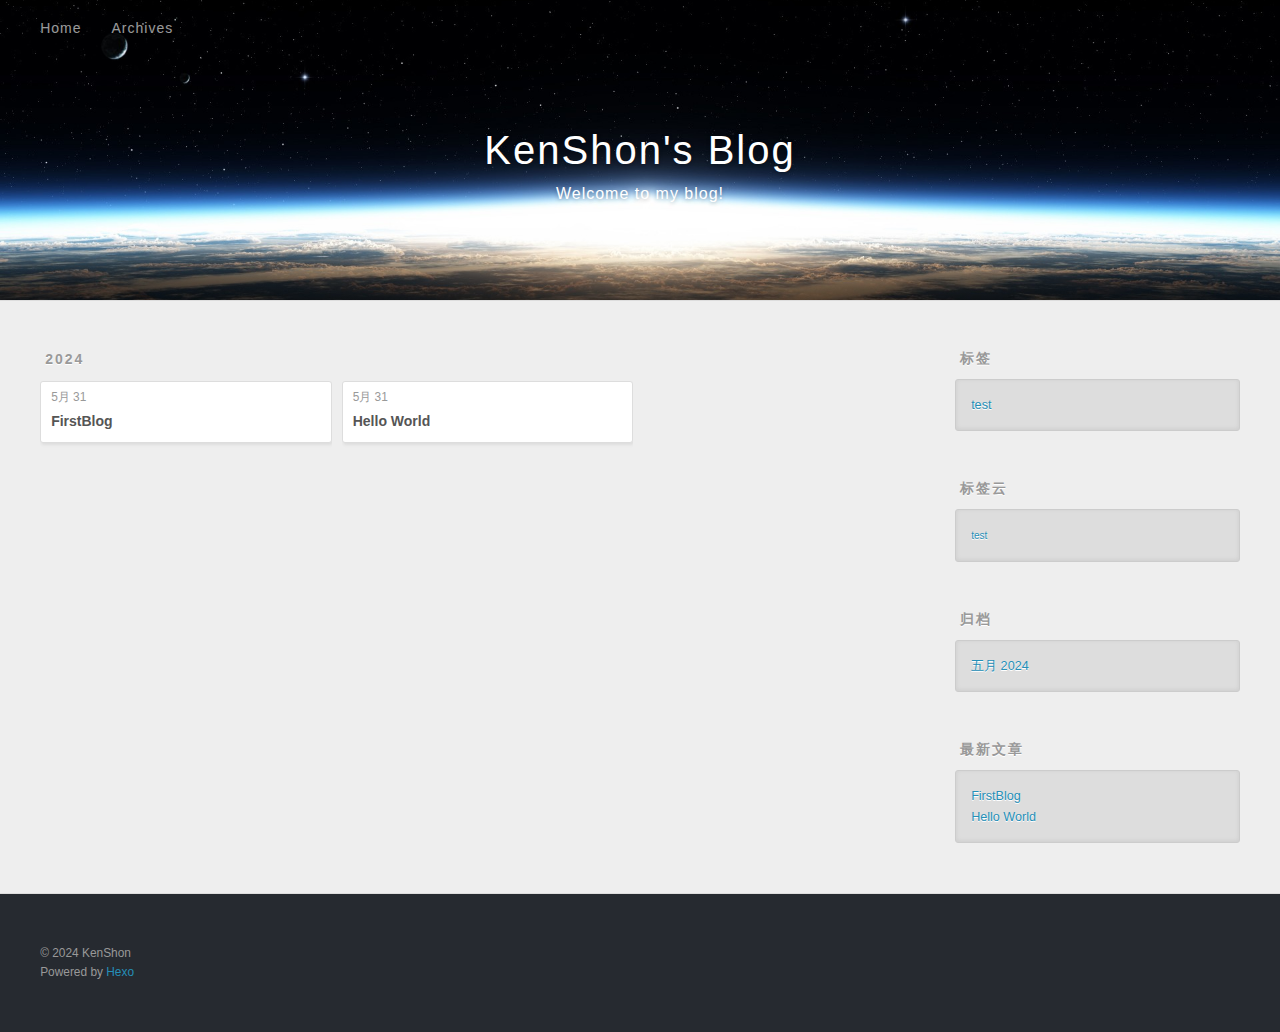
==== commit cece3d3a: "Site updated: 2024-05-31 18:33:34" ====
--- a/archives/index.html
+++ b/archives/index.html
@@ -89,6 +89,25 @@
     <article class="archive-article archive-type-post">
   <div class="archive-article-inner">
     <header class="archive-article-header">
+      <a href="/2024/05/31/FirstBlog/" class="archive-article-date">
+  <time class="dt-published" datetime="2024-05-31T10:32:14.000Z" itemprop="datePublished">5月 31</time>
+</a>
+      
+  
+    <h1 itemprop="name">
+      <a class="archive-article-title" href="/2024/05/31/FirstBlog/">FirstBlog</a>
+    </h1>
+  
+
+    </header>
+  </div>
+</article>
+  
+    
+    
+    <article class="archive-article archive-type-post">
+  <div class="archive-article-inner">
+    <header class="archive-article-header">
       <a href="/2024/05/31/hello-world/" class="archive-article-date">
   <time class="dt-published" datetime="2024-05-31T09:25:02.099Z" itemprop="datePublished">5月 31</time>
 </a>
@@ -116,9 +135,23 @@
 
   
     
-
-  
-    
+  <div class="widget-wrap">
+    <h3 class="widget-title">标签</h3>
+    <div class="widget">
+      <ul class="tag-list" itemprop="keywords"><li class="tag-list-item"><a class="tag-list-link" href="/tags/test/" rel="tag">test</a></li></ul>
+    </div>
+  </div>
+
+
+  
+    
+  <div class="widget-wrap">
+    <h3 class="widget-title">标签云</h3>
+    <div class="widget tagcloud">
+      <a href="/tags/test/" style="font-size: 10px;">test</a>
+    </div>
+  </div>
+
   
     
   <div class="widget-wrap">
@@ -137,6 +170,10 @@
       <ul>
         
           <li>
+            <a href="/2024/05/31/FirstBlog/">FirstBlog</a>
+          </li>
+        
+          <li>
             <a href="/2024/05/31/hello-world/">Hello World</a>
           </li>
         
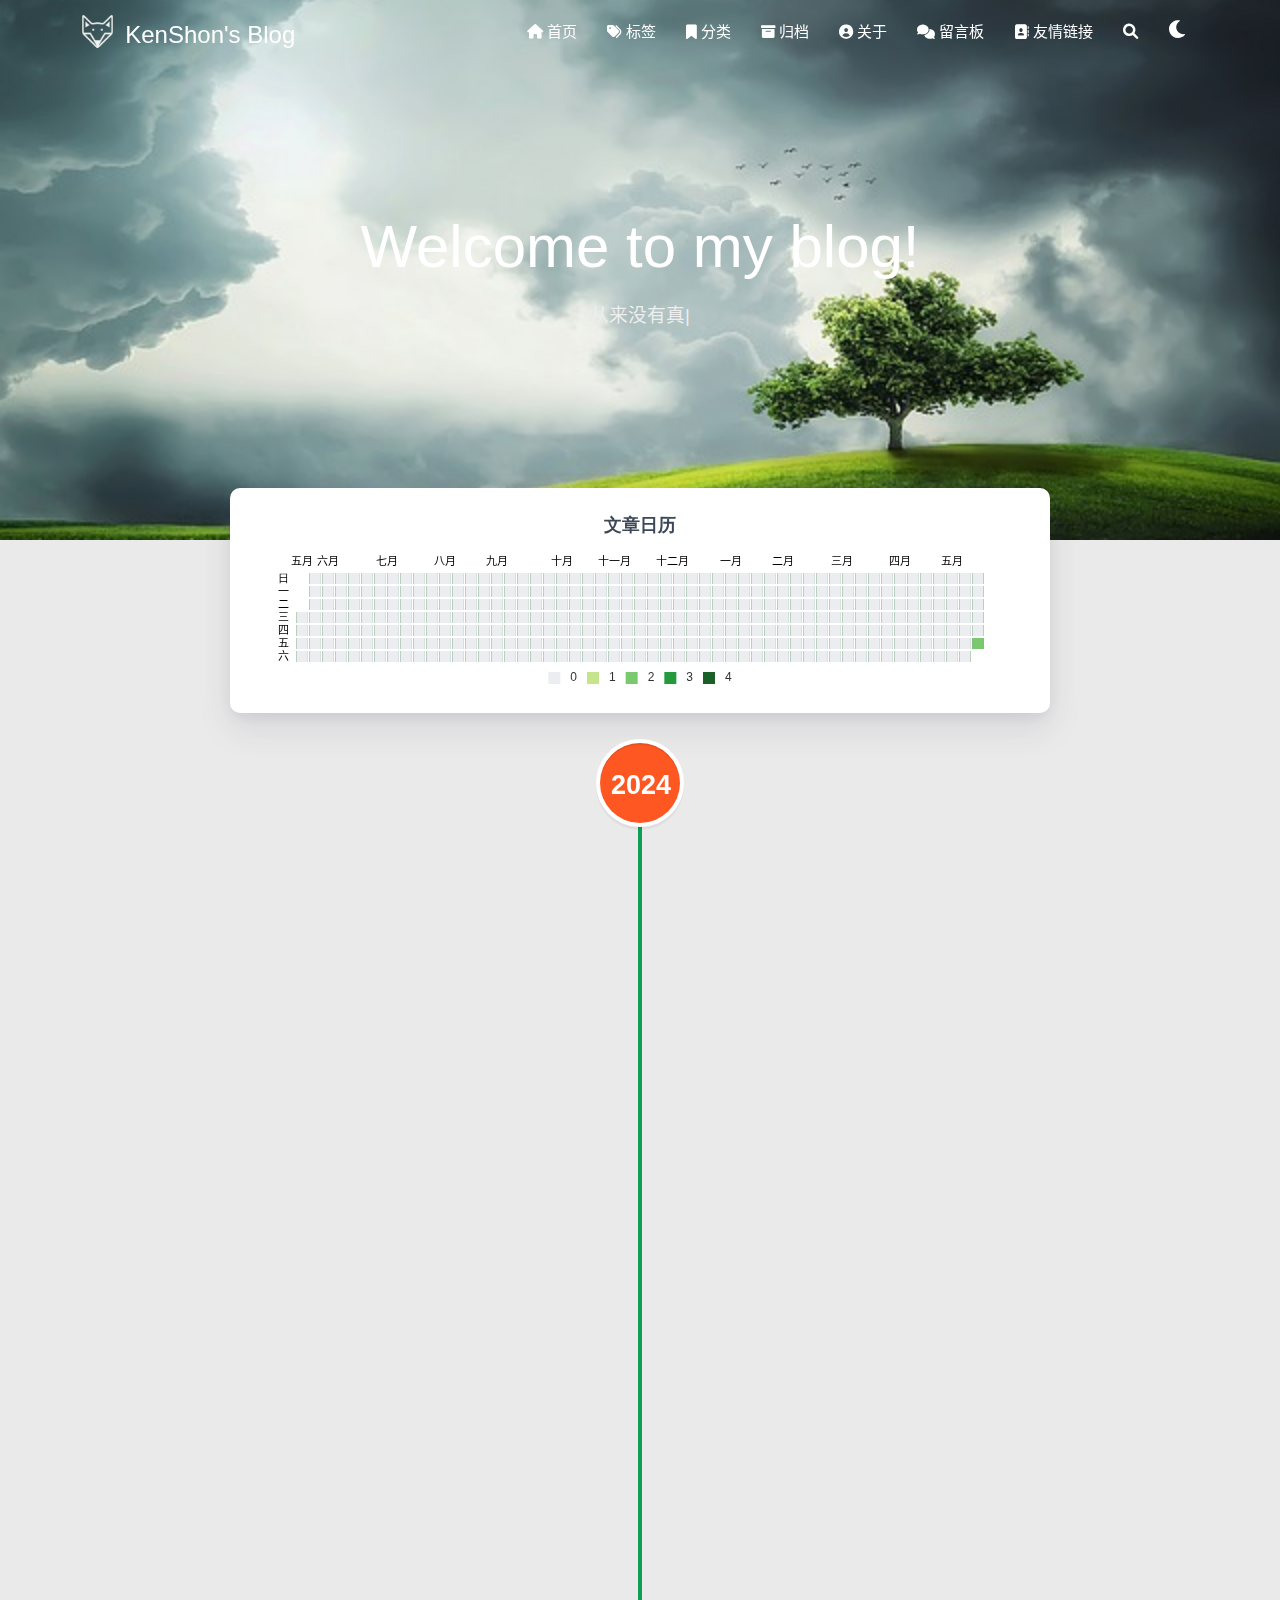
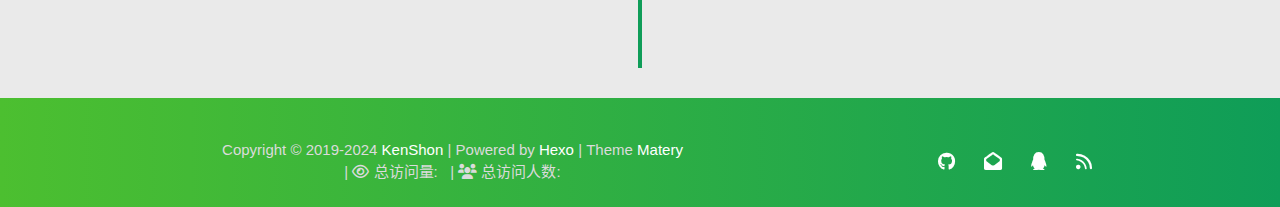
==== commit ac037090: "Site updated: 2024-05-31 18:47:20" ====
--- a/archives/index.html
+++ b/archives/index.html
@@ -1,228 +1,937 @@
-<!DOCTYPE html>
-<html>
+<!DOCTYPE HTML>
+<html lang="zh-CN">
+
+
 <head>
-  <meta charset="utf-8">
+    <meta charset="utf-8">
+    <meta name="keywords" content="归档, KenShon&#39;s Blog">
+    <meta name="description" content="Learning Record">
+    <meta http-equiv="X-UA-Compatible" content="IE=edge">
+    <meta name="viewport" content="width=device-width, initial-scale=1.0, user-scalable=no">
+    <meta name="renderer" content="webkit|ie-stand|ie-comp">
+    <meta name="mobile-web-app-capable" content="yes">
+    <meta name="format-detection" content="telephone=no">
+    <meta name="apple-mobile-web-app-capable" content="yes">
+    <meta name="apple-mobile-web-app-status-bar-style" content="black-translucent">
+    <meta name="referrer" content="no-referrer-when-downgrade">
+    <!-- Global site tag (gtag.js) - Google Analytics -->
+
+
+    <title>归档 | KenShon&#39;s Blog</title>
+    <link rel="icon" type="image/png" href="/favicon.png">
+    
+
+
+    <!-- bg-cover style     -->
+
+
+
+<link rel="stylesheet" type="text/css" href="/libs/awesome/css/all.min.css">
+<link rel="stylesheet" type="text/css" href="/libs/materialize/materialize.min.css">
+<link rel="stylesheet" type="text/css" href="/libs/aos/aos.css">
+<link rel="stylesheet" type="text/css" href="/libs/animate/animate.min.css">
+<link rel="stylesheet" type="text/css" href="/libs/lightGallery/css/lightgallery.min.css">
+<link rel="stylesheet" type="text/css" href="/css/matery.css">
+<link rel="stylesheet" type="text/css" href="/css/my.css">
+<link rel="stylesheet" type="text/css" href="/css/dark.css" media="none" onload="if(media!='all')media='all'">
+
+
+
+
+    <link rel="stylesheet" href="/libs/tocbot/tocbot.css">
+    <link rel="stylesheet" href="/css/post.css">
+
+
+
+
+    
+        <link rel="stylesheet" type="text/css" href="/css/reward.css">
+    
+
+
+
+    <script src="/libs/jquery/jquery-3.6.0.min.js"></script>
+
+<meta name="generator" content="Hexo 7.2.0"></head>
+
+
+<body>
+    <header class="navbar-fixed">
+    <nav id="headNav" class="bg-color nav-transparent">
+        <div id="navContainer" class="nav-wrapper container">
+            <div class="brand-logo">
+                <a href="/" class="waves-effect waves-light">
+                    
+                    <img src="/medias/logo.png" class="logo-img" alt="LOGO">
+                    
+                    <span class="logo-span">KenShon&#39;s Blog</span>
+                </a>
+            </div>
+            
+
+<a href="#" data-target="mobile-nav" class="sidenav-trigger button-collapse"><i class="fas fa-bars"></i></a>
+<ul class="right nav-menu">
   
+  <li class="hide-on-med-and-down nav-item">
+    
+    <a href="/" class="waves-effect waves-light">
+      
+      <i class="fas fa-home" style="zoom: 0.6;"></i>
+      
+      <span>首页</span>
+    </a>
+    
+  </li>
   
-  <title>归档 | KenShon&#39;s Blog</title>
-  <meta name="viewport" content="width=device-width, initial-scale=1, shrink-to-fit=no">
-  <meta name="description" content="Learning Record">
-<meta property="og:type" content="website">
-<meta property="og:title" content="KenShon&#39;s Blog">
-<meta property="og:url" content="https://xiaokangxiong.github.io/archives/index.html">
-<meta property="og:site_name" content="KenShon&#39;s Blog">
-<meta property="og:description" content="Learning Record">
-<meta property="og:locale" content="zh_CN">
-<meta property="article:author" content="KenShon">
-<meta name="twitter:card" content="summary">
+  <li class="hide-on-med-and-down nav-item">
+    
+    <a href="/tags" class="waves-effect waves-light">
+      
+      <i class="fas fa-tags" style="zoom: 0.6;"></i>
+      
+      <span>标签</span>
+    </a>
+    
+  </li>
   
-    <link rel="alternate" href="/atom.xml" title="KenShon's Blog" type="application/atom+xml">
+  <li class="hide-on-med-and-down nav-item">
+    
+    <a href="/categories" class="waves-effect waves-light">
+      
+      <i class="fas fa-bookmark" style="zoom: 0.6;"></i>
+      
+      <span>分类</span>
+    </a>
+    
+  </li>
   
+  <li class="hide-on-med-and-down nav-item">
+    
+    <a href="/archives" class="waves-effect waves-light">
+      
+      <i class="fas fa-archive" style="zoom: 0.6;"></i>
+      
+      <span>归档</span>
+    </a>
+    
+  </li>
   
-    <link rel="shortcut icon" href="/favicon.png">
+  <li class="hide-on-med-and-down nav-item">
+    
+    <a href="/about" class="waves-effect waves-light">
+      
+      <i class="fas fa-user-circle" style="zoom: 0.6;"></i>
+      
+      <span>关于</span>
+    </a>
+    
+  </li>
   
+  <li class="hide-on-med-and-down nav-item">
+    
+    <a href="/contact" class="waves-effect waves-light">
+      
+      <i class="fas fa-comments" style="zoom: 0.6;"></i>
+      
+      <span>留言板</span>
+    </a>
+    
+  </li>
   
+  <li class="hide-on-med-and-down nav-item">
+    
+    <a href="/friends" class="waves-effect waves-light">
+      
+      <i class="fas fa-address-book" style="zoom: 0.6;"></i>
+      
+      <span>友情链接</span>
+    </a>
+    
+  </li>
   
-<link rel="stylesheet" href="/css/style.css">
-
-  
-    
-<link rel="stylesheet" href="/fancybox/jquery.fancybox.min.css">
-
-  
-  
-<meta name="generator" content="Hexo 7.2.0"></head>
-
-<body>
-  <div id="container">
-    <div id="wrap">
-      <header id="header">
-  <div id="banner"></div>
-  <div id="header-outer" class="outer">
-    <div id="header-title" class="inner">
-      <h1 id="logo-wrap">
-        <a href="/" id="logo">KenShon&#39;s Blog</a>
-      </h1>
-      
-        <h2 id="subtitle-wrap">
-          <a href="/" id="subtitle">Welcome to my blog!</a>
-        </h2>
-      
+  <li>
+    <a href="#searchModal" class="modal-trigger waves-effect waves-light">
+      <i id="searchIcon" class="fas fa-search" title="搜索" style="zoom: 0.85;"></i>
+    </a>
+  </li>
+  <li>
+    <a href="javascript:;" class="waves-effect waves-light" onclick="switchNightMode()" title="深色/浅色模式" >
+      <i id="sum-moon-icon" class="fas fa-sun" style="zoom: 0.85;"></i>
+    </a>
+  </li>
+</ul>
+
+
+<div id="mobile-nav" class="side-nav sidenav">
+
+    <div class="mobile-head bg-color">
+        
+        <img src="/medias/logo.png" class="logo-img circle responsive-img">
+        
+        <div class="logo-name">KenShon&#39;s Blog</div>
+        <div class="logo-desc">
+            
+            Learning Record
+            
+        </div>
     </div>
-    <div id="header-inner" class="inner">
-      <nav id="main-nav">
-        <a id="main-nav-toggle" class="nav-icon"><span class="fa fa-bars"></span></a>
-        
-          <a class="main-nav-link" href="/">Home</a>
-        
-          <a class="main-nav-link" href="/archives">Archives</a>
-        
-      </nav>
-      <nav id="sub-nav">
-        
-        
-          <a class="nav-icon" href="/atom.xml" title="RSS 订阅"><span class="fa fa-rss"></span></a>
-        
-        <a class="nav-icon nav-search-btn" title="搜索"><span class="fa fa-search"></span></a>
-      </nav>
-      <div id="search-form-wrap">
-        <form action="//google.com/search" method="get" accept-charset="UTF-8" class="search-form"><input type="search" name="q" class="search-form-input" placeholder="搜索"><button type="submit" class="search-form-submit">&#xF002;</button><input type="hidden" name="sitesearch" value="https://xiaokangxiong.github.io"></form>
-      </div>
+
+    <ul class="menu-list mobile-menu-list">
+        
+        <li class="m-nav-item">
+	  
+		<a href="/" class="waves-effect waves-light">
+			
+			    <i class="fa-fw fas fa-home"></i>
+			
+			首页
+		</a>
+          
+        </li>
+        
+        <li class="m-nav-item">
+	  
+		<a href="/tags" class="waves-effect waves-light">
+			
+			    <i class="fa-fw fas fa-tags"></i>
+			
+			标签
+		</a>
+          
+        </li>
+        
+        <li class="m-nav-item">
+	  
+		<a href="/categories" class="waves-effect waves-light">
+			
+			    <i class="fa-fw fas fa-bookmark"></i>
+			
+			分类
+		</a>
+          
+        </li>
+        
+        <li class="m-nav-item">
+	  
+		<a href="/archives" class="waves-effect waves-light">
+			
+			    <i class="fa-fw fas fa-archive"></i>
+			
+			归档
+		</a>
+          
+        </li>
+        
+        <li class="m-nav-item">
+	  
+		<a href="/about" class="waves-effect waves-light">
+			
+			    <i class="fa-fw fas fa-user-circle"></i>
+			
+			关于
+		</a>
+          
+        </li>
+        
+        <li class="m-nav-item">
+	  
+		<a href="/contact" class="waves-effect waves-light">
+			
+			    <i class="fa-fw fas fa-comments"></i>
+			
+			留言板
+		</a>
+          
+        </li>
+        
+        <li class="m-nav-item">
+	  
+		<a href="/friends" class="waves-effect waves-light">
+			
+			    <i class="fa-fw fas fa-address-book"></i>
+			
+			友情链接
+		</a>
+          
+        </li>
+        
+        
+        <li><div class="divider"></div></li>
+        <li>
+            <a href="https://github.com/blinkfox/hexo-theme-matery" class="waves-effect waves-light" target="_blank">
+                <i class="fab fa-github-square fa-fw"></i>Fork Me
+            </a>
+        </li>
+        
+    </ul>
+</div>
+
+
+        </div>
+
+        
+            <style>
+    .nav-transparent .github-corner {
+        display: none !important;
+    }
+
+    .github-corner {
+        position: absolute;
+        z-index: 10;
+        top: 0;
+        right: 0;
+        border: 0;
+        transform: scale(1.1);
+    }
+
+    .github-corner svg {
+        color: #0f9d58;
+        fill: #fff;
+        height: 64px;
+        width: 64px;
+    }
+
+    .github-corner:hover .octo-arm {
+        animation: a 0.56s ease-in-out;
+    }
+
+    .github-corner .octo-arm {
+        animation: none;
+    }
+
+    @keyframes a {
+        0%,
+        to {
+            transform: rotate(0);
+        }
+        20%,
+        60% {
+            transform: rotate(-25deg);
+        }
+        40%,
+        80% {
+            transform: rotate(10deg);
+        }
+    }
+</style>
+
+<a href="https://github.com/blinkfox/hexo-theme-matery" class="github-corner tooltipped hide-on-med-and-down" target="_blank"
+   data-tooltip="Fork Me" data-position="left" data-delay="50">
+    <svg viewBox="0 0 250 250" aria-hidden="true">
+        <path d="M0,0 L115,115 L130,115 L142,142 L250,250 L250,0 Z"></path>
+        <path d="M128.3,109.0 C113.8,99.7 119.0,89.6 119.0,89.6 C122.0,82.7 120.5,78.6 120.5,78.6 C119.2,72.0 123.4,76.3 123.4,76.3 C127.3,80.9 125.5,87.3 125.5,87.3 C122.9,97.6 130.6,101.9 134.4,103.2"
+              fill="currentColor" style="transform-origin: 130px 106px;" class="octo-arm"></path>
+        <path d="M115.0,115.0 C114.9,115.1 118.7,116.5 119.8,115.4 L133.7,101.6 C136.9,99.2 139.9,98.4 142.2,98.6 C133.8,88.0 127.5,74.4 143.8,58.0 C148.5,53.4 154.0,51.2 159.7,51.0 C160.3,49.4 163.2,43.6 171.4,40.1 C171.4,40.1 176.1,42.5 178.8,56.2 C183.1,58.6 187.2,61.8 190.9,65.4 C194.5,69.0 197.7,73.2 200.1,77.6 C213.8,80.2 216.3,84.9 216.3,84.9 C212.7,93.1 206.9,96.0 205.4,96.6 C205.1,102.4 203.0,107.8 198.3,112.5 C181.9,128.9 168.3,122.5 157.7,114.1 C157.9,116.9 156.7,120.9 152.7,124.9 L141.0,136.5 C139.8,137.7 141.6,141.9 141.8,141.8 Z"
+              fill="currentColor" class="octo-body"></path>
+    </svg>
+</a>
+        
+    </nav>
+
+</header>
+
+    <div class="bg-cover pd-header about-cover">
+    <div class="container">
+    <div class="row">
+    <div class="col s10 offset-s1 m8 offset-m2 l8 offset-l2">
+        <div class="brand">
+            <div class="title center-align">
+                
+                Welcome to my blog!
+                
+            </div>
+
+            <div class="description center-align">
+                
+                <span id="subtitle"></span>
+                <script src="/libs/typed/typed.js"></script>
+                <script>
+                    var typed = new Typed("#subtitle", {
+                        strings: [ 
+                            
+                                "从来没有真正的绝境, 只有心灵的迷途",
+                            
+                                "Never really desperate, only the lost of the soul",
+                            
+                        ],
+                        startDelay: 300,
+                        typeSpeed: 100,
+                        loop: true,
+                        backSpeed: 50,
+                        showCursor: true
+                    });
+                </script>
+                
+            </div>
+        </div>
     </div>
-  </div>
-</header>
-
-      <div class="outer">
-        <section id="main">
-  
-  
-    
-    
-      
-      
-      <section class="archives-wrap">
-        <div class="archive-year-wrap">
-          <a href="/archives/2024" class="archive-year">2024</a>
+</div>
+
+
+<script>
+    // 每天切换 banner 图.  Switch banner image every day.
+    var bannerUrl = "/medias/banner/" + new Date().getDay() + '.jpg';
+    $('.bg-cover').css('background-image', 'url(' + bannerUrl + ')');
+</script>
+<script>
+    
+      var bannerUrl = "/medias/featureimages/" + Math.floor(Math.random() * 24) + '.jpg';
+    
+    $('.bg-cover.about-cover').css('background-image', 'url(' + bannerUrl + ')');
+
+</script>
+
+
+    </div>
+</div>
+
+<main class="content">
+
+    
+    <div class="container archive-calendar">
+    <div class="card">
+        <div id="post-calendar" class="card-content"></div>
+    </div>
+</div>
+
+<script type="text/javascript" src="/libs/echarts/echarts.min.js"></script>
+<script type="text/javascript">
+    let myChart = echarts.init(document.getElementById('post-calendar'));
+
+    
+
+    let option = {
+        title: {
+            top: 0,
+            text: '文章日历',
+            left: 'center',
+            textStyle: {
+                color: '#3C4858'
+            }
+        },
+        tooltip: {
+            padding: 10,
+            backgroundColor: '#555',
+            borderColor: '#777',
+            borderWidth: 1,
+            formatter: function (obj) {
+                var value = obj.value;
+                return '<div style="font-size: 14px;">' + value[0] + '：' + value[1] + '</div>';
+            }
+        },
+        visualMap: {
+            show: true,
+            showLabel: true,
+            categories: [0, 1, 2, 3, 4],
+            calculable: true,
+            inRange: {
+                symbol: 'rect',
+                color: ['#ebedf0', '#c6e48b', '#7bc96f', '#239a3b', '#196127']
+            },
+            itemWidth: 12,
+            itemHeight: 12,
+            orient: 'horizontal',
+            left: 'center',
+            bottom: 0
+        },
+        calendar: [{
+            left: 'center',
+            range: ["2023-05-31", "2024-05-31"],
+            cellSize: [13, 13],
+            splitLine: {
+                show: false
+            },
+            itemStyle: {
+                color: '#196127',
+                borderColor: '#fff',
+                borderWidth: 2
+            },
+            yearLabel: {
+                show: false
+            },
+            monthLabel: {
+                nameMap: 'cn',
+                fontSize: 11
+            },
+            dayLabel: {
+                formatter: '{start}  1st',
+                nameMap: 'cn',
+                fontSize: 11
+            }
+        }],
+        series: [{
+            type: 'heatmap',
+            coordinateSystem: 'calendar',
+            calendarIndex: 0,
+            data: [["2023-05-31", 0], ["2023-06-01", 0], ["2023-06-02", 0], ["2023-06-03", 0], ["2023-06-04", 0], ["2023-06-05", 0], ["2023-06-06", 0], ["2023-06-07", 0], ["2023-06-08", 0], ["2023-06-09", 0], ["2023-06-10", 0], ["2023-06-11", 0], ["2023-06-12", 0], ["2023-06-13", 0], ["2023-06-14", 0], ["2023-06-15", 0], ["2023-06-16", 0], ["2023-06-17", 0], ["2023-06-18", 0], ["2023-06-19", 0], ["2023-06-20", 0], ["2023-06-21", 0], ["2023-06-22", 0], ["2023-06-23", 0], ["2023-06-24", 0], ["2023-06-25", 0], ["2023-06-26", 0], ["2023-06-27", 0], ["2023-06-28", 0], ["2023-06-29", 0], ["2023-06-30", 0], ["2023-07-01", 0], ["2023-07-02", 0], ["2023-07-03", 0], ["2023-07-04", 0], ["2023-07-05", 0], ["2023-07-06", 0], ["2023-07-07", 0], ["2023-07-08", 0], ["2023-07-09", 0], ["2023-07-10", 0], ["2023-07-11", 0], ["2023-07-12", 0], ["2023-07-13", 0], ["2023-07-14", 0], ["2023-07-15", 0], ["2023-07-16", 0], ["2023-07-17", 0], ["2023-07-18", 0], ["2023-07-19", 0], ["2023-07-20", 0], ["2023-07-21", 0], ["2023-07-22", 0], ["2023-07-23", 0], ["2023-07-24", 0], ["2023-07-25", 0], ["2023-07-26", 0], ["2023-07-27", 0], ["2023-07-28", 0], ["2023-07-29", 0], ["2023-07-30", 0], ["2023-07-31", 0], ["2023-08-01", 0], ["2023-08-02", 0], ["2023-08-03", 0], ["2023-08-04", 0], ["2023-08-05", 0], ["2023-08-06", 0], ["2023-08-07", 0], ["2023-08-08", 0], ["2023-08-09", 0], ["2023-08-10", 0], ["2023-08-11", 0], ["2023-08-12", 0], ["2023-08-13", 0], ["2023-08-14", 0], ["2023-08-15", 0], ["2023-08-16", 0], ["2023-08-17", 0], ["2023-08-18", 0], ["2023-08-19", 0], ["2023-08-20", 0], ["2023-08-21", 0], ["2023-08-22", 0], ["2023-08-23", 0], ["2023-08-24", 0], ["2023-08-25", 0], ["2023-08-26", 0], ["2023-08-27", 0], ["2023-08-28", 0], ["2023-08-29", 0], ["2023-08-30", 0], ["2023-08-31", 0], ["2023-09-01", 0], ["2023-09-02", 0], ["2023-09-03", 0], ["2023-09-04", 0], ["2023-09-05", 0], ["2023-09-06", 0], ["2023-09-07", 0], ["2023-09-08", 0], ["2023-09-09", 0], ["2023-09-10", 0], ["2023-09-11", 0], ["2023-09-12", 0], ["2023-09-13", 0], ["2023-09-14", 0], ["2023-09-15", 0], ["2023-09-16", 0], ["2023-09-17", 0], ["2023-09-18", 0], ["2023-09-19", 0], ["2023-09-20", 0], ["2023-09-21", 0], ["2023-09-22", 0], ["2023-09-23", 0], ["2023-09-24", 0], ["2023-09-25", 0], ["2023-09-26", 0], ["2023-09-27", 0], ["2023-09-28", 0], ["2023-09-29", 0], ["2023-09-30", 0], ["2023-10-01", 0], ["2023-10-02", 0], ["2023-10-03", 0], ["2023-10-04", 0], ["2023-10-05", 0], ["2023-10-06", 0], ["2023-10-07", 0], ["2023-10-08", 0], ["2023-10-09", 0], ["2023-10-10", 0], ["2023-10-11", 0], ["2023-10-12", 0], ["2023-10-13", 0], ["2023-10-14", 0], ["2023-10-15", 0], ["2023-10-16", 0], ["2023-10-17", 0], ["2023-10-18", 0], ["2023-10-19", 0], ["2023-10-20", 0], ["2023-10-21", 0], ["2023-10-22", 0], ["2023-10-23", 0], ["2023-10-24", 0], ["2023-10-25", 0], ["2023-10-26", 0], ["2023-10-27", 0], ["2023-10-28", 0], ["2023-10-29", 0], ["2023-10-30", 0], ["2023-10-31", 0], ["2023-11-01", 0], ["2023-11-02", 0], ["2023-11-03", 0], ["2023-11-04", 0], ["2023-11-05", 0], ["2023-11-06", 0], ["2023-11-07", 0], ["2023-11-08", 0], ["2023-11-09", 0], ["2023-11-10", 0], ["2023-11-11", 0], ["2023-11-12", 0], ["2023-11-13", 0], ["2023-11-14", 0], ["2023-11-15", 0], ["2023-11-16", 0], ["2023-11-17", 0], ["2023-11-18", 0], ["2023-11-19", 0], ["2023-11-20", 0], ["2023-11-21", 0], ["2023-11-22", 0], ["2023-11-23", 0], ["2023-11-24", 0], ["2023-11-25", 0], ["2023-11-26", 0], ["2023-11-27", 0], ["2023-11-28", 0], ["2023-11-29", 0], ["2023-11-30", 0], ["2023-12-01", 0], ["2023-12-02", 0], ["2023-12-03", 0], ["2023-12-04", 0], ["2023-12-05", 0], ["2023-12-06", 0], ["2023-12-07", 0], ["2023-12-08", 0], ["2023-12-09", 0], ["2023-12-10", 0], ["2023-12-11", 0], ["2023-12-12", 0], ["2023-12-13", 0], ["2023-12-14", 0], ["2023-12-15", 0], ["2023-12-16", 0], ["2023-12-17", 0], ["2023-12-18", 0], ["2023-12-19", 0], ["2023-12-20", 0], ["2023-12-21", 0], ["2023-12-22", 0], ["2023-12-23", 0], ["2023-12-24", 0], ["2023-12-25", 0], ["2023-12-26", 0], ["2023-12-27", 0], ["2023-12-28", 0], ["2023-12-29", 0], ["2023-12-30", 0], ["2023-12-31", 0], ["2024-01-01", 0], ["2024-01-02", 0], ["2024-01-03", 0], ["2024-01-04", 0], ["2024-01-05", 0], ["2024-01-06", 0], ["2024-01-07", 0], ["2024-01-08", 0], ["2024-01-09", 0], ["2024-01-10", 0], ["2024-01-11", 0], ["2024-01-12", 0], ["2024-01-13", 0], ["2024-01-14", 0], ["2024-01-15", 0], ["2024-01-16", 0], ["2024-01-17", 0], ["2024-01-18", 0], ["2024-01-19", 0], ["2024-01-20", 0], ["2024-01-21", 0], ["2024-01-22", 0], ["2024-01-23", 0], ["2024-01-24", 0], ["2024-01-25", 0], ["2024-01-26", 0], ["2024-01-27", 0], ["2024-01-28", 0], ["2024-01-29", 0], ["2024-01-30", 0], ["2024-01-31", 0], ["2024-02-01", 0], ["2024-02-02", 0], ["2024-02-03", 0], ["2024-02-04", 0], ["2024-02-05", 0], ["2024-02-06", 0], ["2024-02-07", 0], ["2024-02-08", 0], ["2024-02-09", 0], ["2024-02-10", 0], ["2024-02-11", 0], ["2024-02-12", 0], ["2024-02-13", 0], ["2024-02-14", 0], ["2024-02-15", 0], ["2024-02-16", 0], ["2024-02-17", 0], ["2024-02-18", 0], ["2024-02-19", 0], ["2024-02-20", 0], ["2024-02-21", 0], ["2024-02-22", 0], ["2024-02-23", 0], ["2024-02-24", 0], ["2024-02-25", 0], ["2024-02-26", 0], ["2024-02-27", 0], ["2024-02-28", 0], ["2024-02-29", 0], ["2024-03-01", 0], ["2024-03-02", 0], ["2024-03-03", 0], ["2024-03-04", 0], ["2024-03-05", 0], ["2024-03-06", 0], ["2024-03-07", 0], ["2024-03-08", 0], ["2024-03-09", 0], ["2024-03-10", 0], ["2024-03-11", 0], ["2024-03-12", 0], ["2024-03-13", 0], ["2024-03-14", 0], ["2024-03-15", 0], ["2024-03-16", 0], ["2024-03-17", 0], ["2024-03-18", 0], ["2024-03-19", 0], ["2024-03-20", 0], ["2024-03-21", 0], ["2024-03-22", 0], ["2024-03-23", 0], ["2024-03-24", 0], ["2024-03-25", 0], ["2024-03-26", 0], ["2024-03-27", 0], ["2024-03-28", 0], ["2024-03-29", 0], ["2024-03-30", 0], ["2024-03-31", 0], ["2024-04-01", 0], ["2024-04-02", 0], ["2024-04-03", 0], ["2024-04-04", 0], ["2024-04-05", 0], ["2024-04-06", 0], ["2024-04-07", 0], ["2024-04-08", 0], ["2024-04-09", 0], ["2024-04-10", 0], ["2024-04-11", 0], ["2024-04-12", 0], ["2024-04-13", 0], ["2024-04-14", 0], ["2024-04-15", 0], ["2024-04-16", 0], ["2024-04-17", 0], ["2024-04-18", 0], ["2024-04-19", 0], ["2024-04-20", 0], ["2024-04-21", 0], ["2024-04-22", 0], ["2024-04-23", 0], ["2024-04-24", 0], ["2024-04-25", 0], ["2024-04-26", 0], ["2024-04-27", 0], ["2024-04-28", 0], ["2024-04-29", 0], ["2024-04-30", 0], ["2024-05-01", 0], ["2024-05-02", 0], ["2024-05-03", 0], ["2024-05-04", 0], ["2024-05-05", 0], ["2024-05-06", 0], ["2024-05-07", 0], ["2024-05-08", 0], ["2024-05-09", 0], ["2024-05-10", 0], ["2024-05-11", 0], ["2024-05-12", 0], ["2024-05-13", 0], ["2024-05-14", 0], ["2024-05-15", 0], ["2024-05-16", 0], ["2024-05-17", 0], ["2024-05-18", 0], ["2024-05-19", 0], ["2024-05-20", 0], ["2024-05-21", 0], ["2024-05-22", 0], ["2024-05-23", 0], ["2024-05-24", 0], ["2024-05-25", 0], ["2024-05-26", 0], ["2024-05-27", 0], ["2024-05-28", 0], ["2024-05-29", 0], ["2024-05-30", 0], ["2024-05-31", 2]]
+        }]
+
+    };
+
+    myChart.setOption(option);
+</script>
+
+    
+
+    
+
+    <div id="cd-timeline" class="container">
+        
+        <div class="cd-timeline-block">
+
+            
+            
+            
+            <div class="cd-timeline-img year" data-aos="zoom-in-up">
+                <a href="/archives/2024">2024</a>
+            </div>
+            
+
+            
+            
+            
+            <div class="cd-timeline-img month" data-aos="zoom-in-up">
+                <a href="/archives/2024/05">05</a>
+            </div>
+            
+
+            
+            <div class="cd-timeline-img day" data-aos="zoom-in-up">
+                <span>31</span>
+            </div>
+            <article class="cd-timeline-content" data-aos="fade-up">
+                <div class="article col s12 m6">
+                    <div class="card">
+                        <a href="/2024/05/31/FirstBlog/">
+                            <div class="card-image">
+                                
+                                
+                                <img src="/medias/featureimages/18.jpg" class="responsive-img" alt="FirstBlog">
+                                
+                                <span class="card-title">FirstBlog</span>
+                            </div>
+                        </a>
+                        <div class="card-content article-content">
+                            <div class="summary block-with-text">
+                                
+                                    Hello World!
+
+                                
+                            </div>
+                            <div class="publish-info">
+                                <span class="publish-date">
+                                    <i class="far fa-clock fa-fw icon-date"></i>2024-05-31
+                                </span>
+                                <span class="publish-author">
+                                    
+                                    <i class="fas fa-user fa-fw"></i>
+                                    KenShon
+                                    
+                                </span>
+                            </div>
+                        </div>
+
+                        
+                        <div class="card-action article-tags">
+                            
+                            <a href="/tags/test/"><span class="chip bg-color">test</span></a>
+                            
+                        </div>
+                        
+                    </div>
+                </div>
+            </article>
         </div>
-        <div class="archives">
-    
-    <article class="archive-article archive-type-post">
-  <div class="archive-article-inner">
-    <header class="archive-article-header">
-      <a href="/2024/05/31/FirstBlog/" class="archive-article-date">
-  <time class="dt-published" datetime="2024-05-31T10:32:14.000Z" itemprop="datePublished">5月 31</time>
-</a>
-      
-  
-    <h1 itemprop="name">
-      <a class="archive-article-title" href="/2024/05/31/FirstBlog/">FirstBlog</a>
-    </h1>
-  
-
-    </header>
-  </div>
-</article>
-  
-    
-    
-    <article class="archive-article archive-type-post">
-  <div class="archive-article-inner">
-    <header class="archive-article-header">
-      <a href="/2024/05/31/hello-world/" class="archive-article-date">
-  <time class="dt-published" datetime="2024-05-31T09:25:02.099Z" itemprop="datePublished">5月 31</time>
-</a>
-      
-  
-    <h1 itemprop="name">
-      <a class="archive-article-title" href="/2024/05/31/hello-world/">Hello World</a>
-    </h1>
-  
-
-    </header>
-  </div>
-</article>
-  
-  
-    </div></section>
-  
-
-
-</section>
-        
-          <aside id="sidebar">
-  
-    
-
-  
-    
-  <div class="widget-wrap">
-    <h3 class="widget-title">标签</h3>
-    <div class="widget">
-      <ul class="tag-list" itemprop="keywords"><li class="tag-list-item"><a class="tag-list-link" href="/tags/test/" rel="tag">test</a></li></ul>
+        
+        <div class="cd-timeline-block">
+
+            
+            
+
+            
+            
+
+            
+            <div class="cd-timeline-img day" data-aos="zoom-in-up">
+                <span>31</span>
+            </div>
+            <article class="cd-timeline-content" data-aos="fade-up">
+                <div class="article col s12 m6">
+                    <div class="card">
+                        <a href="/2024/05/31/hello-world/">
+                            <div class="card-image">
+                                
+                                
+                                <img src="/medias/featureimages/12.jpg" class="responsive-img" alt="Hello World">
+                                
+                                <span class="card-title">Hello World</span>
+                            </div>
+                        </a>
+                        <div class="card-content article-content">
+                            <div class="summary block-with-text">
+                                
+                                    Welcome to Hexo! This is your very first post. Check documentation for more info. If you get any problems when using Hex
+                                
+                            </div>
+                            <div class="publish-info">
+                                <span class="publish-date">
+                                    <i class="far fa-clock fa-fw icon-date"></i>2024-05-31
+                                </span>
+                                <span class="publish-author">
+                                    
+                                    <i class="fas fa-user fa-fw"></i>
+                                    KenShon
+                                    
+                                </span>
+                            </div>
+                        </div>
+
+                        
+                    </div>
+                </div>
+            </article>
+        </div>
+        
     </div>
-  </div>
-
-
-  
-    
-  <div class="widget-wrap">
-    <h3 class="widget-title">标签云</h3>
-    <div class="widget tagcloud">
-      <a href="/tags/test/" style="font-size: 10px;">test</a>
+
+</main>
+
+
+
+
+    <footer class="page-footer bg-color">
+    
+        <link rel="stylesheet" href="/libs/aplayer/APlayer.min.css">
+<style>
+    .aplayer .aplayer-lrc p {
+        
+        display: none;
+        
+        font-size: 12px;
+        font-weight: 700;
+        line-height: 16px !important;
+    }
+
+    .aplayer .aplayer-lrc p.aplayer-lrc-current {
+        
+        display: none;
+        
+        font-size: 15px;
+        color: #42b983;
+    }
+
+    
+    .aplayer.aplayer-fixed.aplayer-narrow .aplayer-body {
+        left: -66px !important;
+    }
+
+    .aplayer.aplayer-fixed.aplayer-narrow .aplayer-body:hover {
+        left: 0px !important;
+    }
+
+    
+</style>
+<div class="">
+    
+    <div class="row">
+        <meting-js class="col l8 offset-l2 m10 offset-m1 s12"
+                   server="netease"
+                   type="playlist"
+                   id="503838841"
+                   fixed='true'
+                   autoplay='false'
+                   theme='#42b983'
+                   loop='all'
+                   order='random'
+                   preload='auto'
+                   volume='0.7'
+                   list-folded='true'
+        >
+        </meting-js>
     </div>
-  </div>
-
-  
-    
-  <div class="widget-wrap">
-    <h3 class="widget-title">归档</h3>
-    <div class="widget">
-      <ul class="archive-list"><li class="archive-list-item"><a class="archive-list-link" href="/archives/2024/05/">五月 2024</a></li></ul>
+</div>
+
+<script src="/libs/aplayer/APlayer.min.js"></script>
+<script src="/libs/aplayer/Meting.min.js"></script>
+
+    
+
+    <div class="container row center-align"
+         style="margin-bottom: 0px !important;">
+        <div class="col s12 m8 l8 copy-right">
+            Copyright&nbsp;&copy;
+            
+                <span id="year">2019-2024</span>
+            
+            <a href="/about" target="_blank">KenShon</a>
+            |&nbsp;Powered by&nbsp;<a href="https://hexo.io/" target="_blank">Hexo</a>
+            |&nbsp;Theme&nbsp;<a href="https://github.com/blinkfox/hexo-theme-matery" target="_blank">Matery</a>
+            
+            <br>
+            
+            
+            
+                
+            
+            
+                <span id="busuanzi_container_site_pv">
+                &nbsp;|&nbsp;<i class="far fa-eye"></i>&nbsp;总访问量:&nbsp;
+                    <span id="busuanzi_value_site_pv" class="white-color"></span>
+            </span>
+            
+            
+                <span id="busuanzi_container_site_uv">
+                &nbsp;|&nbsp;<i class="fas fa-users"></i>&nbsp;总访问人数:&nbsp;
+                    <span id="busuanzi_value_site_uv" class="white-color"></span>
+            </span>
+            
+            <br>
+
+            <!-- 运行天数提醒. -->
+            
+            <br>
+            
+        </div>
+        <div class="col s12 m4 l4 social-link social-statis">
+    <a href="https://github.com/blinkfox" class="tooltipped" target="_blank" data-tooltip="访问我的GitHub" data-position="top" data-delay="50">
+        <i class="fab fa-github"></i>
+    </a>
+
+
+
+    <a href="mailto:1181062873@qq.com" class="tooltipped" target="_blank" data-tooltip="邮件联系我" data-position="top" data-delay="50">
+        <i class="fas fa-envelope-open"></i>
+    </a>
+
+
+
+
+
+
+
+    <a href="tencent://AddContact/?fromId=50&fromSubId=1&subcmd=all&uin=1181062873" class="tooltipped" target="_blank" data-tooltip="QQ联系我: 1181062873" data-position="top" data-delay="50">
+        <i class="fab fa-qq"></i>
+    </a>
+
+
+
+
+
+
+
+    <a href="/atom.xml" class="tooltipped" target="_blank" data-tooltip="RSS 订阅" data-position="top" data-delay="50">
+        <i class="fas fa-rss"></i>
+    </a>
+
+</div>
     </div>
-  </div>
-
-
-  
-    
-  <div class="widget-wrap">
-    <h3 class="widget-title">最新文章</h3>
-    <div class="widget">
-      <ul>
-        
-          <li>
-            <a href="/2024/05/31/FirstBlog/">FirstBlog</a>
-          </li>
-        
-          <li>
-            <a href="/2024/05/31/hello-world/">Hello World</a>
-          </li>
-        
-      </ul>
+</footer>
+
+<div class="progress-bar"></div>
+
+
+    <!-- 搜索遮罩框 -->
+<div id="searchModal" class="modal">
+    <div class="modal-content">
+        <div class="search-header">
+            <span class="title"><i class="fas fa-search"></i>&nbsp;&nbsp;搜索</span>
+            <input type="search" id="searchInput" name="s" placeholder="请输入搜索的关键字"
+                   class="search-input">
+        </div>
+        <div id="searchResult"></div>
     </div>
-  </div>
-
-  
-</aside>
-        
-      </div>
-      <footer id="footer">
-  
-  <div class="outer">
-    <div id="footer-info" class="inner">
-      
-      &copy; 2024 KenShon<br>
-      Powered by <a href="https://hexo.io/" target="_blank">Hexo</a>
-    </div>
-  </div>
-</footer>
-
-    </div>
-    <nav id="mobile-nav">
-  
-    <a href="/" class="mobile-nav-link">Home</a>
-  
-    <a href="/archives" class="mobile-nav-link">Archives</a>
-  
-</nav>
-    
-
-
-<script src="/js/jquery-3.6.4.min.js"></script>
-
-
-
-  
-<script src="/fancybox/jquery.fancybox.min.js"></script>
-
-
-
-
-<script src="/js/script.js"></script>
-
-
-
-
-
-  </div>
+</div>
+
+<script type="text/javascript">
+$(function () {
+    var searchFunc = function (path, search_id, content_id) {
+        'use strict';
+        $.ajax({
+            url: path,
+            dataType: "xml",
+            success: function (xmlResponse) {
+                // get the contents from search data
+                var datas = $("entry", xmlResponse).map(function () {
+                    return {
+                        title: $("title", this).text(),
+                        content: $("content", this).text(),
+                        url: $("url", this).text()
+                    };
+                }).get();
+                var $input = document.getElementById(search_id);
+                var $resultContent = document.getElementById(content_id);
+                $input.addEventListener('input', function () {
+                    var str = '<ul class=\"search-result-list\">';
+                    var keywords = this.value.trim().toLowerCase().split(/[\s\-]+/);
+                    $resultContent.innerHTML = "";
+                    if (this.value.trim().length <= 0) {
+                        return;
+                    }
+                    // perform local searching
+                    datas.forEach(function (data) {
+                        var isMatch = true;
+                        var data_title = data.title.trim().toLowerCase();
+                        var data_content = data.content.trim().replace(/<[^>]+>/g, "").toLowerCase();
+                        var data_url = data.url;
+                        data_url = data_url.indexOf('/') === 0 ? data.url : '/' + data_url;
+                        var index_title = -1;
+                        var index_content = -1;
+                        var first_occur = -1;
+                        // only match artiles with not empty titles and contents
+                        if (data_title !== '' && data_content !== '') {
+                            keywords.forEach(function (keyword, i) {
+                                index_title = data_title.indexOf(keyword);
+                                index_content = data_content.indexOf(keyword);
+                                if (index_title < 0 && index_content < 0) {
+                                    isMatch = false;
+                                } else {
+                                    if (index_content < 0) {
+                                        index_content = 0;
+                                    }
+                                    if (i === 0) {
+                                        first_occur = index_content;
+                                    }
+                                }
+                            });
+                        }
+                        // show search results
+                        if (isMatch) {
+                            str += "<li><a href='" + data_url + "' class='search-result-title'>" + data_title + "</a>";
+                            var content = data.content.trim().replace(/<[^>]+>/g, "");
+                            if (first_occur >= 0) {
+                                // cut out 100 characters
+                                var start = first_occur - 20;
+                                var end = first_occur + 80;
+                                if (start < 0) {
+                                    start = 0;
+                                }
+                                if (start === 0) {
+                                    end = 100;
+                                }
+                                if (end > content.length) {
+                                    end = content.length;
+                                }
+                                var match_content = content.substr(start, end);
+                                // highlight all keywords
+                                keywords.forEach(function (keyword) {
+                                    var regS = new RegExp(keyword, "gi");
+                                    match_content = match_content.replace(regS, "<em class=\"search-keyword\">" + keyword + "</em>");
+                                });
+
+                                str += "<p class=\"search-result\">" + match_content + "...</p>"
+                            }
+                            str += "</li>";
+                        }
+                    });
+                    str += "</ul>";
+                    $resultContent.innerHTML = str;
+                });
+            }
+        });
+    };
+
+    searchFunc('/search.xml', 'searchInput', 'searchResult');
+});
+</script>
+
+    <!-- 白天和黑夜主题 -->
+<div class="stars-con">
+    <div id="stars"></div>
+    <div id="stars2"></div>
+    <div id="stars3"></div>  
+</div>
+
+<script>
+    function switchNightMode() {
+        $('<div class="Cuteen_DarkSky"><div class="Cuteen_DarkPlanet"></div></div>').appendTo($('body')),
+        setTimeout(function () {
+            $('body').hasClass('DarkMode') 
+            ? ($('body').removeClass('DarkMode'), localStorage.setItem('isDark', '0'), $('#sum-moon-icon').removeClass("fa-sun").addClass('fa-moon')) 
+            : ($('body').addClass('DarkMode'), localStorage.setItem('isDark', '1'), $('#sum-moon-icon').addClass("fa-sun").removeClass('fa-moon')),
+            
+            setTimeout(function () {
+            $('.Cuteen_DarkSky').fadeOut(1e3, function () {
+                $(this).remove()
+            })
+            }, 2e3)
+        })
+    }
+</script>
+
+    <!-- 回到顶部按钮 -->
+<div id="backTop" class="top-scroll">
+    <a class="btn-floating btn-large waves-effect waves-light" href="#!">
+        <i class="fas fa-arrow-up"></i>
+    </a>
+</div>
+
+
+    <script src="/libs/materialize/materialize.min.js"></script>
+    <script src="/libs/masonry/masonry.pkgd.min.js"></script>
+    <script src="/libs/aos/aos.js"></script>
+    <script src="/libs/scrollprogress/scrollProgress.min.js"></script>
+    <script src="/libs/lightGallery/js/lightgallery-all.min.js"></script>
+    <script src="/js/matery.js"></script>
+
+    
+
+    
+    
+    
+
+    <!-- 雪花特效 -->
+    
+
+    <!-- 鼠标星星特效 -->
+    
+
+     
+        <script src="https://ssl.captcha.qq.com/TCaptcha.js"></script>
+        <script src="/libs/others/TencentCaptcha.js"></script>
+        <button id="TencentCaptcha" data-appid="xxxxxxxxxx" data-cbfn="callback" type="button" hidden></button>
+    
+
+    <!-- Baidu Analytics -->
+
+    <!-- Baidu Push -->
+
+<script>
+    (function () {
+        var bp = document.createElement('script');
+        var curProtocol = window.location.protocol.split(':')[0];
+        if (curProtocol === 'https') {
+            bp.src = 'https://zz.bdstatic.com/linksubmit/push.js';
+        } else {
+            bp.src = 'http://push.zhanzhang.baidu.com/push.js';
+        }
+        var s = document.getElementsByTagName("script")[0];
+        s.parentNode.insertBefore(bp, s);
+    })();
+</script>
+
+    
+    <script src="/libs/others/clicklove.js" async="async"></script>
+    
+    
+    <script async src="/libs/others/busuanzi.pure.mini.js"></script>
+    
+
+    
+
+    
+
+    <!--腾讯兔小巢-->
+    
+    
+
+    
+
+    
+
+    
+    <script src="/libs/instantpage/instantpage.js" type="module"></script>
+    
+
 </body>
-</html>+
+</html>
--- a/libs/awesome/css/all.min.css
+++ b/libs/awesome/css/all.min.css
@@ -0,0 +1,6 @@
+/*!
+ * Font Awesome Free 6.1.2 by @fontawesome - https://fontawesome.com
+ * License - https://fontawesome.com/license/free (Icons: CC BY 4.0, Fonts: SIL OFL 1.1, Code: MIT License)
+ * Copyright 2022 Fonticons, Inc.
+ */
+.fa{font-family:var(--fa-style-family,"Font Awesome 6 Free");font-weight:var(--fa-style,900)}.fa,.fa-brands,.fa-duotone,.fa-light,.fa-regular,.fa-solid,.fa-thin,.fab,.fad,.fal,.far,.fas,.fat{-moz-osx-font-smoothing:grayscale;-webkit-font-smoothing:antialiased;display:var(--fa-display,inline-block);font-style:normal;font-variant:normal;line-height:1;text-rendering:auto}.fa-1x{font-size:1em}.fa-2x{font-size:2em}.fa-3x{font-size:3em}.fa-4x{font-size:4em}.fa-5x{font-size:5em}.fa-6x{font-size:6em}.fa-7x{font-size:7em}.fa-8x{font-size:8em}.fa-9x{font-size:9em}.fa-10x{font-size:10em}.fa-2xs{font-size:.625em;line-height:.1em;vertical-align:.225em}.fa-xs{font-size:.75em;line-height:.08333em;vertical-align:.125em}.fa-sm{font-size:.875em;line-height:.07143em;vertical-align:.05357em}.fa-lg{font-size:1.25em;line-height:.05em;vertical-align:-.075em}.fa-xl{font-size:1.5em;line-height:.04167em;vertical-align:-.125em}.fa-2xl{font-size:2em;line-height:.03125em;vertical-align:-.1875em}.fa-fw{text-align:center;width:1.25em}.fa-ul{list-style-type:none;margin-left:var(--fa-li-margin,2.5em);padding-left:0}.fa-ul>li{position:relative}.fa-li{left:calc(var(--fa-li-width, 2em)*-1);position:absolute;text-align:center;width:var(--fa-li-width,2em);line-height:inherit}.fa-border{border-radius:var(--fa-border-radius,.1em);border:var(--fa-border-width,.08em) var(--fa-border-style,solid) var(--fa-border-color,#eee);padding:var(--fa-border-padding,.2em .25em .15em)}.fa-pull-left{float:left;margin-right:var(--fa-pull-margin,.3em)}.fa-pull-right{float:right;margin-left:var(--fa-pull-margin,.3em)}.fa-beat{-webkit-animation-name:fa-beat;animation-name:fa-beat;-webkit-animation-delay:var(--fa-animation-delay,0);animation-delay:var(--fa-animation-delay,0);-webkit-animation-direction:var(--fa-animation-direction,normal);animation-direction:var(--fa-animation-direction,normal);-webkit-animation-duration:var(--fa-animation-duration,1s);animation-duration:var(--fa-animation-duration,1s);-webkit-animation-iteration-count:var(--fa-animation-iteration-count,infinite);animation-iteration-count:var(--fa-animation-iteration-count,infinite);-webkit-animation-timing-function:var(--fa-animation-timing,ease-in-out);animation-timing-function:var(--fa-animation-timing,ease-in-out)}.fa-bounce{-webkit-animation-name:fa-bounce;animation-name:fa-bounce;-webkit-animation-delay:var(--fa-animation-delay,0);animation-delay:var(--fa-animation-delay,0);-webkit-animation-direction:var(--fa-animation-direction,normal);animation-direction:var(--fa-animation-direction,normal);-webkit-animation-duration:var(--fa-animation-duration,1s);animation-duration:var(--fa-animation-duration,1s);-webkit-animation-iteration-count:var(--fa-animation-iteration-count,infinite);animation-iteration-count:var(--fa-animation-iteration-count,infinite);-webkit-animation-timing-function:var(--fa-animation-timing,cubic-bezier(.28,.84,.42,1));animation-timing-function:var(--fa-animation-timing,cubic-bezier(.28,.84,.42,1))}.fa-fade{-webkit-animation-name:fa-fade;animation-name:fa-fade;-webkit-animation-iteration-count:var(--fa-animation-iteration-count,infinite);animation-iteration-count:var(--fa-animation-iteration-count,infinite);-webkit-animation-timing-function:var(--fa-animation-timing,cubic-bezier(.4,0,.6,1));animation-timing-function:var(--fa-animation-timing,cubic-bezier(.4,0,.6,1))}.fa-beat-fade,.fa-fade{-webkit-animation-delay:var(--fa-animation-delay,0);animation-delay:var(--fa-animation-delay,0);-webkit-animation-direction:var(--fa-animation-direction,normal);animation-direction:var(--fa-animation-direction,normal);-webkit-animation-duration:var(--fa-animation-duration,1s);animation-duration:var(--fa-animation-duration,1s)}.fa-beat-fade{-webkit-animation-name:fa-beat-fade;animation-name:fa-beat-fade;-webkit-animation-iteration-count:var(--fa-animation-iteration-count,infinite);animation-iteration-count:var(--fa-animation-iteration-count,infinite);-webkit-animation-timing-function:var(--fa-animation-timing,cubic-bezier(.4,0,.6,1));animation-timing-function:var(--fa-animation-timing,cubic-bezier(.4,0,.6,1))}.fa-flip{-webkit-animation-name:fa-flip;animation-name:fa-flip;-webkit-animation-delay:var(--fa-animation-delay,0);animation-delay:var(--fa-animation-delay,0);-webkit-animation-direction:var(--fa-animation-direction,normal);animation-direction:var(--fa-animation-direction,normal);-webkit-animation-duration:var(--fa-animation-duration,1s);animation-duration:var(--fa-animation-duration,1s);-webkit-animation-iteration-count:var(--fa-animation-iteration-count,infinite);animation-iteration-count:var(--fa-animation-iteration-count,infinite);-webkit-animation-timing-function:var(--fa-animation-timing,ease-in-out);animation-timing-function:var(--fa-animation-timing,ease-in-out)}.fa-shake{-webkit-animation-name:fa-shake;animation-name:fa-shake;-webkit-animation-duration:var(--fa-animation-duration,1s);animation-duration:var(--fa-animation-duration,1s);-webkit-animation-iteration-count:var(--fa-animation-iteration-count,infinite);animation-iteration-count:var(--fa-animation-iteration-count,infinite);-webkit-animation-timing-function:var(--fa-animation-timing,linear);animation-timing-function:var(--fa-animation-timing,linear)}.fa-shake,.fa-spin{-webkit-animation-delay:var(--fa-animation-delay,0);animation-delay:var(--fa-animation-delay,0);-webkit-animation-direction:var(--fa-animation-direction,normal);animation-direction:var(--fa-animation-direction,normal)}.fa-spin{-webkit-animation-name:fa-spin;animation-name:fa-spin;-webkit-animation-duration:var(--fa-animation-duration,2s);animation-duration:var(--fa-animation-duration,2s);-webkit-animation-iteration-count:var(--fa-animation-iteration-count,infinite);animation-iteration-count:var(--fa-animation-iteration-count,infinite);-webkit-animation-timing-function:var(--fa-animation-timing,linear);animation-timing-function:var(--fa-animation-timing,linear)}.fa-spin-reverse{--fa-animation-direction:reverse}.fa-pulse,.fa-spin-pulse{-webkit-animation-name:fa-spin;animation-name:fa-spin;-webkit-animation-direction:var(--fa-animation-direction,normal);animation-direction:var(--fa-animation-direction,normal);-webkit-animation-duration:var(--fa-animation-duration,1s);animation-duration:var(--fa-animation-duration,1s);-webkit-animation-iteration-count:var(--fa-animation-iteration-count,infinite);animation-iteration-count:var(--fa-animation-iteration-count,infinite);-webkit-animation-timing-function:var(--fa-animation-timing,steps(8));animation-timing-function:var(--fa-animation-timing,steps(8))}@media (prefers-reduced-motion:reduce){.fa-beat,.fa-beat-fade,.fa-bounce,.fa-fade,.fa-flip,.fa-pulse,.fa-shake,.fa-spin,.fa-spin-pulse{-webkit-animation-delay:-1ms;animation-delay:-1ms;-webkit-animation-duration:1ms;animation-duration:1ms;-webkit-animation-iteration-count:1;animation-iteration-count:1;transition-delay:0s;transition-duration:0s}}@-webkit-keyframes fa-beat{0%,90%{-webkit-transform:scale(1);transform:scale(1)}45%{-webkit-transform:scale(var(--fa-beat-scale,1.25));transform:scale(var(--fa-beat-scale,1.25))}}@keyframes fa-beat{0%,90%{-webkit-transform:scale(1);transform:scale(1)}45%{-webkit-transform:scale(var(--fa-beat-scale,1.25));transform:scale(var(--fa-beat-scale,1.25))}}@-webkit-keyframes fa-bounce{0%{-webkit-transform:scale(1) translateY(0);transform:scale(1) translateY(0)}10%{-webkit-transform:scale(var(--fa-bounce-start-scale-x,1.1),var(--fa-bounce-start-scale-y,.9)) translateY(0);transform:scale(var(--fa-bounce-start-scale-x,1.1),var(--fa-bounce-start-scale-y,.9)) translateY(0)}30%{-webkit-transform:scale(var(--fa-bounce-jump-scale-x,.9),var(--fa-bounce-jump-scale-y,1.1)) translateY(var(--fa-bounce-height,-.5em));transform:scale(var(--fa-bounce-jump-scale-x,.9),var(--fa-bounce-jump-scale-y,1.1)) translateY(var(--fa-bounce-height,-.5em))}50%{-webkit-transform:scale(var(--fa-bounce-land-scale-x,1.05),var(--fa-bounce-land-scale-y,.95)) translateY(0);transform:scale(var(--fa-bounce-land-scale-x,1.05),var(--fa-bounce-land-scale-y,.95)) translateY(0)}57%{-webkit-transform:scale(1) translateY(var(--fa-bounce-rebound,-.125em));transform:scale(1) translateY(var(--fa-bounce-rebound,-.125em))}64%{-webkit-transform:scale(1) translateY(0);transform:scale(1) translateY(0)}to{-webkit-transform:scale(1) translateY(0);transform:scale(1) translateY(0)}}@keyframes fa-bounce{0%{-webkit-transform:scale(1) translateY(0);transform:scale(1) translateY(0)}10%{-webkit-transform:scale(var(--fa-bounce-start-scale-x,1.1),var(--fa-bounce-start-scale-y,.9)) translateY(0);transform:scale(var(--fa-bounce-start-scale-x,1.1),var(--fa-bounce-start-scale-y,.9)) translateY(0)}30%{-webkit-transform:scale(var(--fa-bounce-jump-scale-x,.9),var(--fa-bounce-jump-scale-y,1.1)) translateY(var(--fa-bounce-height,-.5em));transform:scale(var(--fa-bounce-jump-scale-x,.9),var(--fa-bounce-jump-scale-y,1.1)) translateY(var(--fa-bounce-height,-.5em))}50%{-webkit-transform:scale(var(--fa-bounce-land-scale-x,1.05),var(--fa-bounce-land-scale-y,.95)) translateY(0);transform:scale(var(--fa-bounce-land-scale-x,1.05),var(--fa-bounce-land-scale-y,.95)) translateY(0)}57%{-webkit-transform:scale(1) translateY(var(--fa-bounce-rebound,-.125em));transform:scale(1) translateY(var(--fa-bounce-rebound,-.125em))}64%{-webkit-transform:scale(1) translateY(0);transform:scale(1) translateY(0)}to{-webkit-transform:scale(1) translateY(0);transform:scale(1) translateY(0)}}@-webkit-keyframes fa-fade{50%{opacity:var(--fa-fade-opacity,.4)}}@keyframes fa-fade{50%{opacity:var(--fa-fade-opacity,.4)}}@-webkit-keyframes fa-beat-fade{0%,to{opacity:var(--fa-beat-fade-opacity,.4);-webkit-transform:scale(1);transform:scale(1)}50%{opacity:1;-webkit-transform:scale(var(--fa-beat-fade-scale,1.125));transform:scale(var(--fa-beat-fade-scale,1.125))}}@keyframes fa-beat-fade{0%,to{opacity:var(--fa-beat-fade-opacity,.4);-webkit-transform:scale(1);transform:scale(1)}50%{opacity:1;-webkit-transform:scale(var(--fa-beat-fade-scale,1.125));transform:scale(var(--fa-beat-fade-scale,1.125))}}@-webkit-keyframes fa-flip{50%{-webkit-transform:rotate3d(var(--fa-flip-x,0),var(--fa-flip-y,1),var(--fa-flip-z,0),var(--fa-flip-angle,-180deg));transform:rotate3d(var(--fa-flip-x,0),var(--fa-flip-y,1),var(--fa-flip-z,0),var(--fa-flip-angle,-180deg))}}@keyframes fa-flip{50%{-webkit-transform:rotate3d(var(--fa-flip-x,0),var(--fa-flip-y,1),var(--fa-flip-z,0),var(--fa-flip-angle,-180deg));transform:rotate3d(var(--fa-flip-x,0),var(--fa-flip-y,1),var(--fa-flip-z,0),var(--fa-flip-angle,-180deg))}}@-webkit-keyframes fa-shake{0%{-webkit-transform:rotate(-15deg);transform:rotate(-15deg)}4%{-webkit-transform:rotate(15deg);transform:rotate(15deg)}8%,24%{-webkit-transform:rotate(-18deg);transform:rotate(-18deg)}12%,28%{-webkit-transform:rotate(18deg);transform:rotate(18deg)}16%{-webkit-transform:rotate(-22deg);transform:rotate(-22deg)}20%{-webkit-transform:rotate(22deg);transform:rotate(22deg)}32%{-webkit-transform:rotate(-12deg);transform:rotate(-12deg)}36%{-webkit-transform:rotate(12deg);transform:rotate(12deg)}40%,to{-webkit-transform:rotate(0deg);transform:rotate(0deg)}}@keyframes fa-shake{0%{-webkit-transform:rotate(-15deg);transform:rotate(-15deg)}4%{-webkit-transform:rotate(15deg);transform:rotate(15deg)}8%,24%{-webkit-transform:rotate(-18deg);transform:rotate(-18deg)}12%,28%{-webkit-transform:rotate(18deg);transform:rotate(18deg)}16%{-webkit-transform:rotate(-22deg);transform:rotate(-22deg)}20%{-webkit-transform:rotate(22deg);transform:rotate(22deg)}32%{-webkit-transform:rotate(-12deg);transform:rotate(-12deg)}36%{-webkit-transform:rotate(12deg);transform:rotate(12deg)}40%,to{-webkit-transform:rotate(0deg);transform:rotate(0deg)}}@-webkit-keyframes fa-spin{0%{-webkit-transform:rotate(0deg);transform:rotate(0deg)}to{-webkit-transform:rotate(1turn);transform:rotate(1turn)}}@keyframes fa-spin{0%{-webkit-transform:rotate(0deg);transform:rotate(0deg)}to{-webkit-transform:rotate(1turn);transform:rotate(1turn)}}.fa-rotate-90{-webkit-transform:rotate(90deg);transform:rotate(90deg)}.fa-rotate-180{-webkit-transform:rotate(180deg);transform:rotate(180deg)}.fa-rotate-270{-webkit-transform:rotate(270deg);transform:rotate(270deg)}.fa-flip-horizontal{-webkit-transform:scaleX(-1);transform:scaleX(-1)}.fa-flip-vertical{-webkit-transform:scaleY(-1);transform:scaleY(-1)}.fa-flip-both,.fa-flip-horizontal.fa-flip-vertical{-webkit-transform:scale(-1);transform:scale(-1)}.fa-rotate-by{-webkit-transform:rotate(var(--fa-rotate-angle,none));transform:rotate(var(--fa-rotate-angle,none))}.fa-stack{display:inline-block;height:2em;line-height:2em;position:relative;vertical-align:middle;width:2.5em}.fa-stack-1x,.fa-stack-2x{left:0;position:absolute;text-align:center;width:100%;z-index:var(--fa-stack-z-index,auto)}.fa-stack-1x{line-height:inherit}.fa-stack-2x{font-size:2em}.fa-inverse{color:var(--fa-inverse,#fff)}.fa-0:before{content:"\30"}.fa-1:before{content:"\31"}.fa-2:before{content:"\32"}.fa-3:before{content:"\33"}.fa-4:before{content:"\34"}.fa-5:before{content:"\35"}.fa-6:before{content:"\36"}.fa-7:before{content:"\37"}.fa-8:before{content:"\38"}.fa-9:before{content:"\39"}.fa-a:before{content:"\41"}.fa-address-book:before,.fa-contact-book:before{content:"\f2b9"}.fa-address-card:before,.fa-contact-card:before,.fa-vcard:before{content:"\f2bb"}.fa-align-center:before{content:"\f037"}.fa-align-justify:before{content:"\f039"}.fa-align-left:before{content:"\f036"}.fa-align-right:before{content:"\f038"}.fa-anchor:before{content:"\f13d"}.fa-anchor-circle-check:before{content:"\e4aa"}.fa-anchor-circle-exclamation:before{content:"\e4ab"}.fa-anchor-circle-xmark:before{content:"\e4ac"}.fa-anchor-lock:before{content:"\e4ad"}.fa-angle-down:before{content:"\f107"}.fa-angle-left:before{content:"\f104"}.fa-angle-right:before{content:"\f105"}.fa-angle-up:before{content:"\f106"}.fa-angle-double-down:before,.fa-angles-down:before{content:"\f103"}.fa-angle-double-left:before,.fa-angles-left:before{content:"\f100"}.fa-angle-double-right:before,.fa-angles-right:before{content:"\f101"}.fa-angle-double-up:before,.fa-angles-up:before{content:"\f102"}.fa-ankh:before{content:"\f644"}.fa-apple-alt:before,.fa-apple-whole:before{content:"\f5d1"}.fa-archway:before{content:"\f557"}.fa-arrow-down:before{content:"\f063"}.fa-arrow-down-1-9:before,.fa-sort-numeric-asc:before,.fa-sort-numeric-down:before{content:"\f162"}.fa-arrow-down-9-1:before,.fa-sort-numeric-desc:before,.fa-sort-numeric-down-alt:before{content:"\f886"}.fa-arrow-down-a-z:before,.fa-sort-alpha-asc:before,.fa-sort-alpha-down:before{content:"\f15d"}.fa-arrow-down-long:before,.fa-long-arrow-down:before{content:"\f175"}.fa-arrow-down-short-wide:before,.fa-sort-amount-desc:before,.fa-sort-amount-down-alt:before{content:"\f884"}.fa-arrow-down-up-across-line:before{content:"\e4af"}.fa-arrow-down-up-lock:before{content:"\e4b0"}.fa-arrow-down-wide-short:before,.fa-sort-amount-asc:before,.fa-sort-amount-down:before{content:"\f160"}.fa-arrow-down-z-a:before,.fa-sort-alpha-desc:before,.fa-sort-alpha-down-alt:before{content:"\f881"}.fa-arrow-left:before{content:"\f060"}.fa-arrow-left-long:before,.fa-long-arrow-left:before{content:"\f177"}.fa-arrow-pointer:before,.fa-mouse-pointer:before{content:"\f245"}.fa-arrow-right:before{content:"\f061"}.fa-arrow-right-arrow-left:before,.fa-exchange:before{content:"\f0ec"}.fa-arrow-right-from-bracket:before,.fa-sign-out:before{content:"\f08b"}.fa-arrow-right-long:before,.fa-long-arrow-right:before{content:"\f178"}.fa-arrow-right-to-bracket:before,.fa-sign-in:before{content:"\f090"}.fa-arrow-right-to-city:before{content:"\e4b3"}.fa-arrow-left-rotate:before,.fa-arrow-rotate-back:before,.fa-arrow-rotate-backward:before,.fa-arrow-rotate-left:before,.fa-undo:before{content:"\f0e2"}.fa-arrow-right-rotate:before,.fa-arrow-rotate-forward:before,.fa-arrow-rotate-right:before,.fa-redo:before{content:"\f01e"}.fa-arrow-trend-down:before{content:"\e097"}.fa-arrow-trend-up:before{content:"\e098"}.fa-arrow-turn-down:before,.fa-level-down:before{content:"\f149"}.fa-arrow-turn-up:before,.fa-level-up:before{content:"\f148"}.fa-arrow-up:before{content:"\f062"}.fa-arrow-up-1-9:before,.fa-sort-numeric-up:before{content:"\f163"}.fa-arrow-up-9-1:before,.fa-sort-numeric-up-alt:before{content:"\f887"}.fa-arrow-up-a-z:before,.fa-sort-alpha-up:before{content:"\f15e"}.fa-arrow-up-from-bracket:before{content:"\e09a"}.fa-arrow-up-from-ground-water:before{content:"\e4b5"}.fa-arrow-up-from-water-pump:before{content:"\e4b6"}.fa-arrow-up-long:before,.fa-long-arrow-up:before{content:"\f176"}.fa-arrow-up-right-dots:before{content:"\e4b7"}.fa-arrow-up-right-from-square:before,.fa-external-link:before{content:"\f08e"}.fa-arrow-up-short-wide:before,.fa-sort-amount-up-alt:before{content:"\f885"}.fa-arrow-up-wide-short:before,.fa-sort-amount-up:before{content:"\f161"}.fa-arrow-up-z-a:before,.fa-sort-alpha-up-alt:before{content:"\f882"}.fa-arrows-down-to-line:before{content:"\e4b8"}.fa-arrows-down-to-people:before{content:"\e4b9"}.fa-arrows-h:before,.fa-arrows-left-right:before{content:"\f07e"}.fa-arrows-left-right-to-line:before{content:"\e4ba"}.fa-arrows-rotate:before,.fa-refresh:before,.fa-sync:before{content:"\f021"}.fa-arrows-spin:before{content:"\e4bb"}.fa-arrows-split-up-and-left:before{content:"\e4bc"}.fa-arrows-to-circle:before{content:"\e4bd"}.fa-arrows-to-dot:before{content:"\e4be"}.fa-arrows-to-eye:before{content:"\e4bf"}.fa-arrows-turn-right:before{content:"\e4c0"}.fa-arrows-turn-to-dots:before{content:"\e4c1"}.fa-arrows-up-down:before,.fa-arrows-v:before{content:"\f07d"}.fa-arrows-up-down-left-right:before,.fa-arrows:before{content:"\f047"}.fa-arrows-up-to-line:before{content:"\e4c2"}.fa-asterisk:before{content:"\2a"}.fa-at:before{content:"\40"}.fa-atom:before{content:"\f5d2"}.fa-audio-description:before{content:"\f29e"}.fa-austral-sign:before{content:"\e0a9"}.fa-award:before{content:"\f559"}.fa-b:before{content:"\42"}.fa-baby:before{content:"\f77c"}.fa-baby-carriage:before,.fa-carriage-baby:before{content:"\f77d"}.fa-backward:before{content:"\f04a"}.fa-backward-fast:before,.fa-fast-backward:before{content:"\f049"}.fa-backward-step:before,.fa-step-backward:before{content:"\f048"}.fa-bacon:before{content:"\f7e5"}.fa-bacteria:before{content:"\e059"}.fa-bacterium:before{content:"\e05a"}.fa-bag-shopping:before,.fa-shopping-bag:before{content:"\f290"}.fa-bahai:before,.fa-haykal:before{content:"\f666"}.fa-baht-sign:before{content:"\e0ac"}.fa-ban:before,.fa-cancel:before{content:"\f05e"}.fa-ban-smoking:before,.fa-smoking-ban:before{content:"\f54d"}.fa-band-aid:before,.fa-bandage:before{content:"\f462"}.fa-barcode:before{content:"\f02a"}.fa-bars:before,.fa-navicon:before{content:"\f0c9"}.fa-bars-progress:before,.fa-tasks-alt:before{content:"\f828"}.fa-bars-staggered:before,.fa-reorder:before,.fa-stream:before{content:"\f550"}.fa-baseball-ball:before,.fa-baseball:before{content:"\f433"}.fa-baseball-bat-ball:before{content:"\f432"}.fa-basket-shopping:before,.fa-shopping-basket:before{content:"\f291"}.fa-basketball-ball:before,.fa-basketball:before{content:"\f434"}.fa-bath:before,.fa-bathtub:before{content:"\f2cd"}.fa-battery-0:before,.fa-battery-empty:before{content:"\f244"}.fa-battery-5:before,.fa-battery-full:before,.fa-battery:before{content:"\f240"}.fa-battery-3:before,.fa-battery-half:before{content:"\f242"}.fa-battery-2:before,.fa-battery-quarter:before{content:"\f243"}.fa-battery-4:before,.fa-battery-three-quarters:before{content:"\f241"}.fa-bed:before{content:"\f236"}.fa-bed-pulse:before,.fa-procedures:before{content:"\f487"}.fa-beer-mug-empty:before,.fa-beer:before{content:"\f0fc"}.fa-bell:before{content:"\f0f3"}.fa-bell-concierge:before,.fa-concierge-bell:before{content:"\f562"}.fa-bell-slash:before{content:"\f1f6"}.fa-bezier-curve:before{content:"\f55b"}.fa-bicycle:before{content:"\f206"}.fa-binoculars:before{content:"\f1e5"}.fa-biohazard:before{content:"\f780"}.fa-bitcoin-sign:before{content:"\e0b4"}.fa-blender:before{content:"\f517"}.fa-blender-phone:before{content:"\f6b6"}.fa-blog:before{content:"\f781"}.fa-bold:before{content:"\f032"}.fa-bolt:before,.fa-zap:before{content:"\f0e7"}.fa-bolt-lightning:before{content:"\e0b7"}.fa-bomb:before{content:"\f1e2"}.fa-bone:before{content:"\f5d7"}.fa-bong:before{content:"\f55c"}.fa-book:before{content:"\f02d"}.fa-atlas:before,.fa-book-atlas:before{content:"\f558"}.fa-bible:before,.fa-book-bible:before{content:"\f647"}.fa-book-bookmark:before{content:"\e0bb"}.fa-book-journal-whills:before,.fa-journal-whills:before{content:"\f66a"}.fa-book-medical:before{content:"\f7e6"}.fa-book-open:before{content:"\f518"}.fa-book-open-reader:before,.fa-book-reader:before{content:"\f5da"}.fa-book-quran:before,.fa-quran:before{content:"\f687"}.fa-book-dead:before,.fa-book-skull:before{content:"\f6b7"}.fa-book-tanakh:before,.fa-tanakh:before{content:"\f827"}.fa-bookmark:before{content:"\f02e"}.fa-border-all:before{content:"\f84c"}.fa-border-none:before{content:"\f850"}.fa-border-style:before,.fa-border-top-left:before{content:"\f853"}.fa-bore-hole:before{content:"\e4c3"}.fa-bottle-droplet:before{content:"\e4c4"}.fa-bottle-water:before{content:"\e4c5"}.fa-bowl-food:before{content:"\e4c6"}.fa-bowl-rice:before{content:"\e2eb"}.fa-bowling-ball:before{content:"\f436"}.fa-box:before{content:"\f466"}.fa-archive:before,.fa-box-archive:before{content:"\f187"}.fa-box-open:before{content:"\f49e"}.fa-box-tissue:before{content:"\e05b"}.fa-boxes-packing:before{content:"\e4c7"}.fa-boxes-alt:before,.fa-boxes-stacked:before,.fa-boxes:before{content:"\f468"}.fa-braille:before{content:"\f2a1"}.fa-brain:before{content:"\f5dc"}.fa-brazilian-real-sign:before{content:"\e46c"}.fa-bread-slice:before{content:"\f7ec"}.fa-bridge:before{content:"\e4c8"}.fa-bridge-circle-check:before{content:"\e4c9"}.fa-bridge-circle-exclamation:before{content:"\e4ca"}.fa-bridge-circle-xmark:before{content:"\e4cb"}.fa-bridge-lock:before{content:"\e4cc"}.fa-bridge-water:before{content:"\e4ce"}.fa-briefcase:before{content:"\f0b1"}.fa-briefcase-medical:before{content:"\f469"}.fa-broom:before{content:"\f51a"}.fa-broom-ball:before,.fa-quidditch-broom-ball:before,.fa-quidditch:before{content:"\f458"}.fa-brush:before{content:"\f55d"}.fa-bucket:before{content:"\e4cf"}.fa-bug:before{content:"\f188"}.fa-bug-slash:before{content:"\e490"}.fa-bugs:before{content:"\e4d0"}.fa-building:before{content:"\f1ad"}.fa-building-circle-arrow-right:before{content:"\e4d1"}.fa-building-circle-check:before{content:"\e4d2"}.fa-building-circle-exclamation:before{content:"\e4d3"}.fa-building-circle-xmark:before{content:"\e4d4"}.fa-bank:before,.fa-building-columns:before,.fa-institution:before,.fa-museum:before,.fa-university:before{content:"\f19c"}.fa-building-flag:before{content:"\e4d5"}.fa-building-lock:before{content:"\e4d6"}.fa-building-ngo:before{content:"\e4d7"}.fa-building-shield:before{content:"\e4d8"}.fa-building-un:before{content:"\e4d9"}.fa-building-user:before{content:"\e4da"}.fa-building-wheat:before{content:"\e4db"}.fa-bullhorn:before{content:"\f0a1"}.fa-bullseye:before{content:"\f140"}.fa-burger:before,.fa-hamburger:before{content:"\f805"}.fa-burst:before{content:"\e4dc"}.fa-bus:before{content:"\f207"}.fa-bus-alt:before,.fa-bus-simple:before{content:"\f55e"}.fa-briefcase-clock:before,.fa-business-time:before{content:"\f64a"}.fa-c:before{content:"\43"}.fa-cable-car:before,.fa-tram:before{content:"\f7da"}.fa-birthday-cake:before,.fa-cake-candles:before,.fa-cake:before{content:"\f1fd"}.fa-calculator:before{content:"\f1ec"}.fa-calendar:before{content:"\f133"}.fa-calendar-check:before{content:"\f274"}.fa-calendar-day:before{content:"\f783"}.fa-calendar-alt:before,.fa-calendar-days:before{content:"\f073"}.fa-calendar-minus:before{content:"\f272"}.fa-calendar-plus:before{content:"\f271"}.fa-calendar-week:before{content:"\f784"}.fa-calendar-times:before,.fa-calendar-xmark:before{content:"\f273"}.fa-camera-alt:before,.fa-camera:before{content:"\f030"}.fa-camera-retro:before{content:"\f083"}.fa-camera-rotate:before{content:"\e0d8"}.fa-campground:before{content:"\f6bb"}.fa-candy-cane:before{content:"\f786"}.fa-cannabis:before{content:"\f55f"}.fa-capsules:before{content:"\f46b"}.fa-automobile:before,.fa-car:before{content:"\f1b9"}.fa-battery-car:before,.fa-car-battery:before{content:"\f5df"}.fa-car-burst:before,.fa-car-crash:before{content:"\f5e1"}.fa-car-on:before{content:"\e4dd"}.fa-car-alt:before,.fa-car-rear:before{content:"\f5de"}.fa-car-side:before{content:"\f5e4"}.fa-car-tunnel:before{content:"\e4de"}.fa-caravan:before{content:"\f8ff"}.fa-caret-down:before{content:"\f0d7"}.fa-caret-left:before{content:"\f0d9"}.fa-caret-right:before{content:"\f0da"}.fa-caret-up:before{content:"\f0d8"}.fa-carrot:before{content:"\f787"}.fa-cart-arrow-down:before{content:"\f218"}.fa-cart-flatbed:before,.fa-dolly-flatbed:before{content:"\f474"}.fa-cart-flatbed-suitcase:before,.fa-luggage-cart:before{content:"\f59d"}.fa-cart-plus:before{content:"\f217"}.fa-cart-shopping:before,.fa-shopping-cart:before{content:"\f07a"}.fa-cash-register:before{content:"\f788"}.fa-cat:before{content:"\f6be"}.fa-cedi-sign:before{content:"\e0df"}.fa-cent-sign:before{content:"\e3f5"}.fa-certificate:before{content:"\f0a3"}.fa-chair:before{content:"\f6c0"}.fa-blackboard:before,.fa-chalkboard:before{content:"\f51b"}.fa-chalkboard-teacher:before,.fa-chalkboard-user:before{content:"\f51c"}.fa-champagne-glasses:before,.fa-glass-cheers:before{content:"\f79f"}.fa-charging-station:before{content:"\f5e7"}.fa-area-chart:before,.fa-chart-area:before{content:"\f1fe"}.fa-bar-chart:before,.fa-chart-bar:before{content:"\f080"}.fa-chart-column:before{content:"\e0e3"}.fa-chart-gantt:before{content:"\e0e4"}.fa-chart-line:before,.fa-line-chart:before{content:"\f201"}.fa-chart-pie:before,.fa-pie-chart:before{content:"\f200"}.fa-chart-simple:before{content:"\e473"}.fa-check:before{content:"\f00c"}.fa-check-double:before{content:"\f560"}.fa-check-to-slot:before,.fa-vote-yea:before{content:"\f772"}.fa-cheese:before{content:"\f7ef"}.fa-chess:before{content:"\f439"}.fa-chess-bishop:before{content:"\f43a"}.fa-chess-board:before{content:"\f43c"}.fa-chess-king:before{content:"\f43f"}.fa-chess-knight:before{content:"\f441"}.fa-chess-pawn:before{content:"\f443"}.fa-chess-queen:before{content:"\f445"}.fa-chess-rook:before{content:"\f447"}.fa-chevron-down:before{content:"\f078"}.fa-chevron-left:before{content:"\f053"}.fa-chevron-right:before{content:"\f054"}.fa-chevron-up:before{content:"\f077"}.fa-child:before{content:"\f1ae"}.fa-child-dress:before{content:"\e59c"}.fa-child-reaching:before{content:"\e59d"}.fa-child-rifle:before{content:"\e4e0"}.fa-children:before{content:"\e4e1"}.fa-church:before{content:"\f51d"}.fa-circle:before{content:"\f111"}.fa-arrow-circle-down:before,.fa-circle-arrow-down:before{content:"\f0ab"}.fa-arrow-circle-left:before,.fa-circle-arrow-left:before{content:"\f0a8"}.fa-arrow-circle-right:before,.fa-circle-arrow-right:before{content:"\f0a9"}.fa-arrow-circle-up:before,.fa-circle-arrow-up:before{content:"\f0aa"}.fa-check-circle:before,.fa-circle-check:before{content:"\f058"}.fa-chevron-circle-down:before,.fa-circle-chevron-down:before{content:"\f13a"}.fa-chevron-circle-left:before,.fa-circle-chevron-left:before{content:"\f137"}.fa-chevron-circle-right:before,.fa-circle-chevron-right:before{content:"\f138"}.fa-chevron-circle-up:before,.fa-circle-chevron-up:before{content:"\f139"}.fa-circle-dollar-to-slot:before,.fa-donate:before{content:"\f4b9"}.fa-circle-dot:before,.fa-dot-circle:before{content:"\f192"}.fa-arrow-alt-circle-down:before,.fa-circle-down:before{content:"\f358"}.fa-circle-exclamation:before,.fa-exclamation-circle:before{content:"\f06a"}.fa-circle-h:before,.fa-hospital-symbol:before{content:"\f47e"}.fa-adjust:before,.fa-circle-half-stroke:before{content:"\f042"}.fa-circle-info:before,.fa-info-circle:before{content:"\f05a"}.fa-arrow-alt-circle-left:before,.fa-circle-left:before{content:"\f359"}.fa-circle-minus:before,.fa-minus-circle:before{content:"\f056"}.fa-circle-nodes:before{content:"\e4e2"}.fa-circle-notch:before{content:"\f1ce"}.fa-circle-pause:before,.fa-pause-circle:before{content:"\f28b"}.fa-circle-play:before,.fa-play-circle:before{content:"\f144"}.fa-circle-plus:before,.fa-plus-circle:before{content:"\f055"}.fa-circle-question:before,.fa-question-circle:before{content:"\f059"}.fa-circle-radiation:before,.fa-radiation-alt:before{content:"\f7ba"}.fa-arrow-alt-circle-right:before,.fa-circle-right:before{content:"\f35a"}.fa-circle-stop:before,.fa-stop-circle:before{content:"\f28d"}.fa-arrow-alt-circle-up:before,.fa-circle-up:before{content:"\f35b"}.fa-circle-user:before,.fa-user-circle:before{content:"\f2bd"}.fa-circle-xmark:before,.fa-times-circle:before,.fa-xmark-circle:before{content:"\f057"}.fa-city:before{content:"\f64f"}.fa-clapperboard:before{content:"\e131"}.fa-clipboard:before{content:"\f328"}.fa-clipboard-check:before{content:"\f46c"}.fa-clipboard-list:before{content:"\f46d"}.fa-clipboard-question:before{content:"\e4e3"}.fa-clipboard-user:before{content:"\f7f3"}.fa-clock-four:before,.fa-clock:before{content:"\f017"}.fa-clock-rotate-left:before,.fa-history:before{content:"\f1da"}.fa-clone:before{content:"\f24d"}.fa-closed-captioning:before{content:"\f20a"}.fa-cloud:before{content:"\f0c2"}.fa-cloud-arrow-down:before,.fa-cloud-download-alt:before,.fa-cloud-download:before{content:"\f0ed"}.fa-cloud-arrow-up:before,.fa-cloud-upload-alt:before,.fa-cloud-upload:before{content:"\f0ee"}.fa-cloud-bolt:before,.fa-thunderstorm:before{content:"\f76c"}.fa-cloud-meatball:before{content:"\f73b"}.fa-cloud-moon:before{content:"\f6c3"}.fa-cloud-moon-rain:before{content:"\f73c"}.fa-cloud-rain:before{content:"\f73d"}.fa-cloud-showers-heavy:before{content:"\f740"}.fa-cloud-showers-water:before{content:"\e4e4"}.fa-cloud-sun:before{content:"\f6c4"}.fa-cloud-sun-rain:before{content:"\f743"}.fa-clover:before{content:"\e139"}.fa-code:before{content:"\f121"}.fa-code-branch:before{content:"\f126"}.fa-code-commit:before{content:"\f386"}.fa-code-compare:before{content:"\e13a"}.fa-code-fork:before{content:"\e13b"}.fa-code-merge:before{content:"\f387"}.fa-code-pull-request:before{content:"\e13c"}.fa-coins:before{content:"\f51e"}.fa-colon-sign:before{content:"\e140"}.fa-comment:before{content:"\f075"}.fa-comment-dollar:before{content:"\f651"}.fa-comment-dots:before,.fa-commenting:before{content:"\f4ad"}.fa-comment-medical:before{content:"\f7f5"}.fa-comment-slash:before{content:"\f4b3"}.fa-comment-sms:before,.fa-sms:before{content:"\f7cd"}.fa-comments:before{content:"\f086"}.fa-comments-dollar:before{content:"\f653"}.fa-compact-disc:before{content:"\f51f"}.fa-compass:before{content:"\f14e"}.fa-compass-drafting:before,.fa-drafting-compass:before{content:"\f568"}.fa-compress:before{content:"\f066"}.fa-computer:before{content:"\e4e5"}.fa-computer-mouse:before,.fa-mouse:before{content:"\f8cc"}.fa-cookie:before{content:"\f563"}.fa-cookie-bite:before{content:"\f564"}.fa-copy:before{content:"\f0c5"}.fa-copyright:before{content:"\f1f9"}.fa-couch:before{content:"\f4b8"}.fa-cow:before{content:"\f6c8"}.fa-credit-card-alt:before,.fa-credit-card:before{content:"\f09d"}.fa-crop:before{content:"\f125"}.fa-crop-alt:before,.fa-crop-simple:before{content:"\f565"}.fa-cross:before{content:"\f654"}.fa-crosshairs:before{content:"\f05b"}.fa-crow:before{content:"\f520"}.fa-crown:before{content:"\f521"}.fa-crutch:before{content:"\f7f7"}.fa-cruzeiro-sign:before{content:"\e152"}.fa-cube:before{content:"\f1b2"}.fa-cubes:before{content:"\f1b3"}.fa-cubes-stacked:before{content:"\e4e6"}.fa-d:before{content:"\44"}.fa-database:before{content:"\f1c0"}.fa-backspace:before,.fa-delete-left:before{content:"\f55a"}.fa-democrat:before{content:"\f747"}.fa-desktop-alt:before,.fa-desktop:before{content:"\f390"}.fa-dharmachakra:before{content:"\f655"}.fa-diagram-next:before{content:"\e476"}.fa-diagram-predecessor:before{content:"\e477"}.fa-diagram-project:before,.fa-project-diagram:before{content:"\f542"}.fa-diagram-successor:before{content:"\e47a"}.fa-diamond:before{content:"\f219"}.fa-diamond-turn-right:before,.fa-directions:before{content:"\f5eb"}.fa-dice:before{content:"\f522"}.fa-dice-d20:before{content:"\f6cf"}.fa-dice-d6:before{content:"\f6d1"}.fa-dice-five:before{content:"\f523"}.fa-dice-four:before{content:"\f524"}.fa-dice-one:before{content:"\f525"}.fa-dice-six:before{content:"\f526"}.fa-dice-three:before{content:"\f527"}.fa-dice-two:before{content:"\f528"}.fa-disease:before{content:"\f7fa"}.fa-display:before{content:"\e163"}.fa-divide:before{content:"\f529"}.fa-dna:before{content:"\f471"}.fa-dog:before{content:"\f6d3"}.fa-dollar-sign:before,.fa-dollar:before,.fa-usd:before{content:"\24"}.fa-dolly-box:before,.fa-dolly:before{content:"\f472"}.fa-dong-sign:before{content:"\e169"}.fa-door-closed:before{content:"\f52a"}.fa-door-open:before{content:"\f52b"}.fa-dove:before{content:"\f4ba"}.fa-compress-alt:before,.fa-down-left-and-up-right-to-center:before{content:"\f422"}.fa-down-long:before,.fa-long-arrow-alt-down:before{content:"\f309"}.fa-download:before{content:"\f019"}.fa-dragon:before{content:"\f6d5"}.fa-draw-polygon:before{content:"\f5ee"}.fa-droplet:before,.fa-tint:before{content:"\f043"}.fa-droplet-slash:before,.fa-tint-slash:before{content:"\f5c7"}.fa-drum:before{content:"\f569"}.fa-drum-steelpan:before{content:"\f56a"}.fa-drumstick-bite:before{content:"\f6d7"}.fa-dumbbell:before{content:"\f44b"}.fa-dumpster:before{content:"\f793"}.fa-dumpster-fire:before{content:"\f794"}.fa-dungeon:before{content:"\f6d9"}.fa-e:before{content:"\45"}.fa-deaf:before,.fa-deafness:before,.fa-ear-deaf:before,.fa-hard-of-hearing:before{content:"\f2a4"}.fa-assistive-listening-systems:before,.fa-ear-listen:before{content:"\f2a2"}.fa-earth-africa:before,.fa-globe-africa:before{content:"\f57c"}.fa-earth-america:before,.fa-earth-americas:before,.fa-earth:before,.fa-globe-americas:before{content:"\f57d"}.fa-earth-asia:before,.fa-globe-asia:before{content:"\f57e"}.fa-earth-europe:before,.fa-globe-europe:before{content:"\f7a2"}.fa-earth-oceania:before,.fa-globe-oceania:before{content:"\e47b"}.fa-egg:before{content:"\f7fb"}.fa-eject:before{content:"\f052"}.fa-elevator:before{content:"\e16d"}.fa-ellipsis-h:before,.fa-ellipsis:before{content:"\f141"}.fa-ellipsis-v:before,.fa-ellipsis-vertical:before{content:"\f142"}.fa-envelope:before{content:"\f0e0"}.fa-envelope-circle-check:before{content:"\e4e8"}.fa-envelope-open:before{content:"\f2b6"}.fa-envelope-open-text:before{content:"\f658"}.fa-envelopes-bulk:before,.fa-mail-bulk:before{content:"\f674"}.fa-equals:before{content:"\3d"}.fa-eraser:before{content:"\f12d"}.fa-ethernet:before{content:"\f796"}.fa-eur:before,.fa-euro-sign:before,.fa-euro:before{content:"\f153"}.fa-exclamation:before{content:"\21"}.fa-expand:before{content:"\f065"}.fa-explosion:before{content:"\e4e9"}.fa-eye:before{content:"\f06e"}.fa-eye-dropper-empty:before,.fa-eye-dropper:before,.fa-eyedropper:before{content:"\f1fb"}.fa-eye-low-vision:before,.fa-low-vision:before{content:"\f2a8"}.fa-eye-slash:before{content:"\f070"}.fa-f:before{content:"\46"}.fa-angry:before,.fa-face-angry:before{content:"\f556"}.fa-dizzy:before,.fa-face-dizzy:before{content:"\f567"}.fa-face-flushed:before,.fa-flushed:before{content:"\f579"}.fa-face-frown:before,.fa-frown:before{content:"\f119"}.fa-face-frown-open:before,.fa-frown-open:before{content:"\f57a"}.fa-face-grimace:before,.fa-grimace:before{content:"\f57f"}.fa-face-grin:before,.fa-grin:before{content:"\f580"}.fa-face-grin-beam:before,.fa-grin-beam:before{content:"\f582"}.fa-face-grin-beam-sweat:before,.fa-grin-beam-sweat:before{content:"\f583"}.fa-face-grin-hearts:before,.fa-grin-hearts:before{content:"\f584"}.fa-face-grin-squint:before,.fa-grin-squint:before{content:"\f585"}.fa-face-grin-squint-tears:before,.fa-grin-squint-tears:before{content:"\f586"}.fa-face-grin-stars:before,.fa-grin-stars:before{content:"\f587"}.fa-face-grin-tears:before,.fa-grin-tears:before{content:"\f588"}.fa-face-grin-tongue:before,.fa-grin-tongue:before{content:"\f589"}.fa-face-grin-tongue-squint:before,.fa-grin-tongue-squint:before{content:"\f58a"}.fa-face-grin-tongue-wink:before,.fa-grin-tongue-wink:before{content:"\f58b"}.fa-face-grin-wide:before,.fa-grin-alt:before{content:"\f581"}.fa-face-grin-wink:before,.fa-grin-wink:before{content:"\f58c"}.fa-face-kiss:before,.fa-kiss:before{content:"\f596"}.fa-face-kiss-beam:before,.fa-kiss-beam:before{content:"\f597"}.fa-face-kiss-wink-heart:before,.fa-kiss-wink-heart:before{content:"\f598"}.fa-face-laugh:before,.fa-laugh:before{content:"\f599"}.fa-face-laugh-beam:before,.fa-laugh-beam:before{content:"\f59a"}.fa-face-laugh-squint:before,.fa-laugh-squint:before{content:"\f59b"}.fa-face-laugh-wink:before,.fa-laugh-wink:before{content:"\f59c"}.fa-face-meh:before,.fa-meh:before{content:"\f11a"}.fa-face-meh-blank:before,.fa-meh-blank:before{content:"\f5a4"}.fa-face-rolling-eyes:before,.fa-meh-rolling-eyes:before{content:"\f5a5"}.fa-face-sad-cry:before,.fa-sad-cry:before{content:"\f5b3"}.fa-face-sad-tear:before,.fa-sad-tear:before{content:"\f5b4"}.fa-face-smile:before,.fa-smile:before{content:"\f118"}.fa-face-smile-beam:before,.fa-smile-beam:before{content:"\f5b8"}.fa-face-smile-wink:before,.fa-smile-wink:before{content:"\f4da"}.fa-face-surprise:before,.fa-surprise:before{content:"\f5c2"}.fa-face-tired:before,.fa-tired:before{content:"\f5c8"}.fa-fan:before{content:"\f863"}.fa-faucet:before{content:"\e005"}.fa-faucet-drip:before{content:"\e006"}.fa-fax:before{content:"\f1ac"}.fa-feather:before{content:"\f52d"}.fa-feather-alt:before,.fa-feather-pointed:before{content:"\f56b"}.fa-ferry:before{content:"\e4ea"}.fa-file:before{content:"\f15b"}.fa-file-arrow-down:before,.fa-file-download:before{content:"\f56d"}.fa-file-arrow-up:before,.fa-file-upload:before{content:"\f574"}.fa-file-audio:before{content:"\f1c7"}.fa-file-circle-check:before{content:"\e5a0"}.fa-file-circle-exclamation:before{content:"\e4eb"}.fa-file-circle-minus:before{content:"\e4ed"}.fa-file-circle-plus:before{content:"\e494"}.fa-file-circle-question:before{content:"\e4ef"}.fa-file-circle-xmark:before{content:"\e5a1"}.fa-file-code:before{content:"\f1c9"}.fa-file-contract:before{content:"\f56c"}.fa-file-csv:before{content:"\f6dd"}.fa-file-excel:before{content:"\f1c3"}.fa-arrow-right-from-file:before,.fa-file-export:before{content:"\f56e"}.fa-file-image:before{content:"\f1c5"}.fa-arrow-right-to-file:before,.fa-file-import:before{content:"\f56f"}.fa-file-invoice:before{content:"\f570"}.fa-file-invoice-dollar:before{content:"\f571"}.fa-file-alt:before,.fa-file-lines:before,.fa-file-text:before{content:"\f15c"}.fa-file-medical:before{content:"\f477"}.fa-file-pdf:before{content:"\f1c1"}.fa-file-edit:before,.fa-file-pen:before{content:"\f31c"}.fa-file-powerpoint:before{content:"\f1c4"}.fa-file-prescription:before{content:"\f572"}.fa-file-shield:before{content:"\e4f0"}.fa-file-signature:before{content:"\f573"}.fa-file-video:before{content:"\f1c8"}.fa-file-medical-alt:before,.fa-file-waveform:before{content:"\f478"}.fa-file-word:before{content:"\f1c2"}.fa-file-archive:before,.fa-file-zipper:before{content:"\f1c6"}.fa-fill:before{content:"\f575"}.fa-fill-drip:before{content:"\f576"}.fa-film:before{content:"\f008"}.fa-filter:before{content:"\f0b0"}.fa-filter-circle-dollar:before,.fa-funnel-dollar:before{content:"\f662"}.fa-filter-circle-xmark:before{content:"\e17b"}.fa-fingerprint:before{content:"\f577"}.fa-fire:before{content:"\f06d"}.fa-fire-burner:before{content:"\e4f1"}.fa-fire-extinguisher:before{content:"\f134"}.fa-fire-alt:before,.fa-fire-flame-curved:before{content:"\f7e4"}.fa-burn:before,.fa-fire-flame-simple:before{content:"\f46a"}.fa-fish:before{content:"\f578"}.fa-fish-fins:before{content:"\e4f2"}.fa-flag:before{content:"\f024"}.fa-flag-checkered:before{content:"\f11e"}.fa-flag-usa:before{content:"\f74d"}.fa-flask:before{content:"\f0c3"}.fa-flask-vial:before{content:"\e4f3"}.fa-floppy-disk:before,.fa-save:before{content:"\f0c7"}.fa-florin-sign:before{content:"\e184"}.fa-folder-blank:before,.fa-folder:before{content:"\f07b"}.fa-folder-closed:before{content:"\e185"}.fa-folder-minus:before{content:"\f65d"}.fa-folder-open:before{content:"\f07c"}.fa-folder-plus:before{content:"\f65e"}.fa-folder-tree:before{content:"\f802"}.fa-font:before{content:"\f031"}.fa-football-ball:before,.fa-football:before{content:"\f44e"}.fa-forward:before{content:"\f04e"}.fa-fast-forward:before,.fa-forward-fast:before{content:"\f050"}.fa-forward-step:before,.fa-step-forward:before{content:"\f051"}.fa-franc-sign:before{content:"\e18f"}.fa-frog:before{content:"\f52e"}.fa-futbol-ball:before,.fa-futbol:before,.fa-soccer-ball:before{content:"\f1e3"}.fa-g:before{content:"\47"}.fa-gamepad:before{content:"\f11b"}.fa-gas-pump:before{content:"\f52f"}.fa-dashboard:before,.fa-gauge-med:before,.fa-gauge:before,.fa-tachometer-alt-average:before{content:"\f624"}.fa-gauge-high:before,.fa-tachometer-alt-fast:before,.fa-tachometer-alt:before{content:"\f625"}.fa-gauge-simple-med:before,.fa-gauge-simple:before,.fa-tachometer-average:before{content:"\f629"}.fa-gauge-simple-high:before,.fa-tachometer-fast:before,.fa-tachometer:before{content:"\f62a"}.fa-gavel:before,.fa-legal:before{content:"\f0e3"}.fa-cog:before,.fa-gear:before{content:"\f013"}.fa-cogs:before,.fa-gears:before{content:"\f085"}.fa-gem:before{content:"\f3a5"}.fa-genderless:before{content:"\f22d"}.fa-ghost:before{content:"\f6e2"}.fa-gift:before{content:"\f06b"}.fa-gifts:before{content:"\f79c"}.fa-glass-water:before{content:"\e4f4"}.fa-glass-water-droplet:before{content:"\e4f5"}.fa-glasses:before{content:"\f530"}.fa-globe:before{content:"\f0ac"}.fa-golf-ball-tee:before,.fa-golf-ball:before{content:"\f450"}.fa-gopuram:before{content:"\f664"}.fa-graduation-cap:before,.fa-mortar-board:before{content:"\f19d"}.fa-greater-than:before{content:"\3e"}.fa-greater-than-equal:before{content:"\f532"}.fa-grip-horizontal:before,.fa-grip:before{content:"\f58d"}.fa-grip-lines:before{content:"\f7a4"}.fa-grip-lines-vertical:before{content:"\f7a5"}.fa-grip-vertical:before{content:"\f58e"}.fa-group-arrows-rotate:before{content:"\e4f6"}.fa-guarani-sign:before{content:"\e19a"}.fa-guitar:before{content:"\f7a6"}.fa-gun:before{content:"\e19b"}.fa-h:before{content:"\48"}.fa-hammer:before{content:"\f6e3"}.fa-hamsa:before{content:"\f665"}.fa-hand-paper:before,.fa-hand:before{content:"\f256"}.fa-hand-back-fist:before,.fa-hand-rock:before{content:"\f255"}.fa-allergies:before,.fa-hand-dots:before{content:"\f461"}.fa-fist-raised:before,.fa-hand-fist:before{content:"\f6de"}.fa-hand-holding:before{content:"\f4bd"}.fa-hand-holding-dollar:before,.fa-hand-holding-usd:before{content:"\f4c0"}.fa-hand-holding-droplet:before,.fa-hand-holding-water:before{content:"\f4c1"}.fa-hand-holding-hand:before{content:"\e4f7"}.fa-hand-holding-heart:before{content:"\f4be"}.fa-hand-holding-medical:before{content:"\e05c"}.fa-hand-lizard:before{content:"\f258"}.fa-hand-middle-finger:before{content:"\f806"}.fa-hand-peace:before{content:"\f25b"}.fa-hand-point-down:before{content:"\f0a7"}.fa-hand-point-left:before{content:"\f0a5"}.fa-hand-point-right:before{content:"\f0a4"}.fa-hand-point-up:before{content:"\f0a6"}.fa-hand-pointer:before{content:"\f25a"}.fa-hand-scissors:before{content:"\f257"}.fa-hand-sparkles:before{content:"\e05d"}.fa-hand-spock:before{content:"\f259"}.fa-handcuffs:before{content:"\e4f8"}.fa-hands:before,.fa-sign-language:before,.fa-signing:before{content:"\f2a7"}.fa-american-sign-language-interpreting:before,.fa-asl-interpreting:before,.fa-hands-american-sign-language-interpreting:before,.fa-hands-asl-interpreting:before{content:"\f2a3"}.fa-hands-bound:before{content:"\e4f9"}.fa-hands-bubbles:before,.fa-hands-wash:before{content:"\e05e"}.fa-hands-clapping:before{content:"\e1a8"}.fa-hands-holding:before{content:"\f4c2"}.fa-hands-holding-child:before{content:"\e4fa"}.fa-hands-holding-circle:before{content:"\e4fb"}.fa-hands-praying:before,.fa-praying-hands:before{content:"\f684"}.fa-handshake:before{content:"\f2b5"}.fa-hands-helping:before,.fa-handshake-angle:before{content:"\f4c4"}.fa-handshake-alt:before,.fa-handshake-simple:before{content:"\f4c6"}.fa-handshake-alt-slash:before,.fa-handshake-simple-slash:before{content:"\e05f"}.fa-handshake-slash:before{content:"\e060"}.fa-hanukiah:before{content:"\f6e6"}.fa-hard-drive:before,.fa-hdd:before{content:"\f0a0"}.fa-hashtag:before{content:"\23"}.fa-hat-cowboy:before{content:"\f8c0"}.fa-hat-cowboy-side:before{content:"\f8c1"}.fa-hat-wizard:before{content:"\f6e8"}.fa-head-side-cough:before{content:"\e061"}.fa-head-side-cough-slash:before{content:"\e062"}.fa-head-side-mask:before{content:"\e063"}.fa-head-side-virus:before{content:"\e064"}.fa-header:before,.fa-heading:before{content:"\f1dc"}.fa-headphones:before{content:"\f025"}.fa-headphones-alt:before,.fa-headphones-simple:before{content:"\f58f"}.fa-headset:before{content:"\f590"}.fa-heart:before{content:"\f004"}.fa-heart-circle-bolt:before{content:"\e4fc"}.fa-heart-circle-check:before{content:"\e4fd"}.fa-heart-circle-exclamation:before{content:"\e4fe"}.fa-heart-circle-minus:before{content:"\e4ff"}.fa-heart-circle-plus:before{content:"\e500"}.fa-heart-circle-xmark:before{content:"\e501"}.fa-heart-broken:before,.fa-heart-crack:before{content:"\f7a9"}.fa-heart-pulse:before,.fa-heartbeat:before{content:"\f21e"}.fa-helicopter:before{content:"\f533"}.fa-helicopter-symbol:before{content:"\e502"}.fa-hard-hat:before,.fa-hat-hard:before,.fa-helmet-safety:before{content:"\f807"}.fa-helmet-un:before{content:"\e503"}.fa-highlighter:before{content:"\f591"}.fa-hill-avalanche:before{content:"\e507"}.fa-hill-rockslide:before{content:"\e508"}.fa-hippo:before{content:"\f6ed"}.fa-hockey-puck:before{content:"\f453"}.fa-holly-berry:before{content:"\f7aa"}.fa-horse:before{content:"\f6f0"}.fa-horse-head:before{content:"\f7ab"}.fa-hospital-alt:before,.fa-hospital-wide:before,.fa-hospital:before{content:"\f0f8"}.fa-hospital-user:before{content:"\f80d"}.fa-hot-tub-person:before,.fa-hot-tub:before{content:"\f593"}.fa-hotdog:before{content:"\f80f"}.fa-hotel:before{content:"\f594"}.fa-hourglass-empty:before,.fa-hourglass:before{content:"\f254"}.fa-hourglass-3:before,.fa-hourglass-end:before{content:"\f253"}.fa-hourglass-2:before,.fa-hourglass-half:before{content:"\f252"}.fa-hourglass-1:before,.fa-hourglass-start:before{content:"\f251"}.fa-home-alt:before,.fa-home-lg-alt:before,.fa-home:before,.fa-house:before{content:"\f015"}.fa-home-lg:before,.fa-house-chimney:before{content:"\e3af"}.fa-house-chimney-crack:before,.fa-house-damage:before{content:"\f6f1"}.fa-clinic-medical:before,.fa-house-chimney-medical:before{content:"\f7f2"}.fa-house-chimney-user:before{content:"\e065"}.fa-house-chimney-window:before{content:"\e00d"}.fa-house-circle-check:before{content:"\e509"}.fa-house-circle-exclamation:before{content:"\e50a"}.fa-house-circle-xmark:before{content:"\e50b"}.fa-house-crack:before{content:"\e3b1"}.fa-house-fire:before{content:"\e50c"}.fa-house-flag:before{content:"\e50d"}.fa-house-flood-water:before{content:"\e50e"}.fa-house-flood-water-circle-arrow-right:before{content:"\e50f"}.fa-house-laptop:before,.fa-laptop-house:before{content:"\e066"}.fa-house-lock:before{content:"\e510"}.fa-house-medical:before{content:"\e3b2"}.fa-house-medical-circle-check:before{content:"\e511"}.fa-house-medical-circle-exclamation:before{content:"\e512"}.fa-house-medical-circle-xmark:before{content:"\e513"}.fa-house-medical-flag:before{content:"\e514"}.fa-house-signal:before{content:"\e012"}.fa-house-tsunami:before{content:"\e515"}.fa-home-user:before,.fa-house-user:before{content:"\e1b0"}.fa-hryvnia-sign:before,.fa-hryvnia:before{content:"\f6f2"}.fa-hurricane:before{content:"\f751"}.fa-i:before{content:"\49"}.fa-i-cursor:before{content:"\f246"}.fa-ice-cream:before{content:"\f810"}.fa-icicles:before{content:"\f7ad"}.fa-heart-music-camera-bolt:before,.fa-icons:before{content:"\f86d"}.fa-id-badge:before{content:"\f2c1"}.fa-drivers-license:before,.fa-id-card:before{content:"\f2c2"}.fa-id-card-alt:before,.fa-id-card-clip:before{content:"\f47f"}.fa-igloo:before{content:"\f7ae"}.fa-image:before{content:"\f03e"}.fa-image-portrait:before,.fa-portrait:before{content:"\f3e0"}.fa-images:before{content:"\f302"}.fa-inbox:before{content:"\f01c"}.fa-indent:before{content:"\f03c"}.fa-indian-rupee-sign:before,.fa-indian-rupee:before,.fa-inr:before{content:"\e1bc"}.fa-industry:before{content:"\f275"}.fa-infinity:before{content:"\f534"}.fa-info:before{content:"\f129"}.fa-italic:before{content:"\f033"}.fa-j:before{content:"\4a"}.fa-jar:before{content:"\e516"}.fa-jar-wheat:before{content:"\e517"}.fa-jedi:before{content:"\f669"}.fa-fighter-jet:before,.fa-jet-fighter:before{content:"\f0fb"}.fa-jet-fighter-up:before{content:"\e518"}.fa-joint:before{content:"\f595"}.fa-jug-detergent:before{content:"\e519"}.fa-k:before{content:"\4b"}.fa-kaaba:before{content:"\f66b"}.fa-key:before{content:"\f084"}.fa-keyboard:before{content:"\f11c"}.fa-khanda:before{content:"\f66d"}.fa-kip-sign:before{content:"\e1c4"}.fa-first-aid:before,.fa-kit-medical:before{content:"\f479"}.fa-kitchen-set:before{content:"\e51a"}.fa-kiwi-bird:before{content:"\f535"}.fa-l:before{content:"\4c"}.fa-land-mine-on:before{content:"\e51b"}.fa-landmark:before{content:"\f66f"}.fa-landmark-alt:before,.fa-landmark-dome:before{content:"\f752"}.fa-landmark-flag:before{content:"\e51c"}.fa-language:before{content:"\f1ab"}.fa-laptop:before{content:"\f109"}.fa-laptop-code:before{content:"\f5fc"}.fa-laptop-file:before{content:"\e51d"}.fa-laptop-medical:before{content:"\f812"}.fa-lari-sign:before{content:"\e1c8"}.fa-layer-group:before{content:"\f5fd"}.fa-leaf:before{content:"\f06c"}.fa-left-long:before,.fa-long-arrow-alt-left:before{content:"\f30a"}.fa-arrows-alt-h:before,.fa-left-right:before{content:"\f337"}.fa-lemon:before{content:"\f094"}.fa-less-than:before{content:"\3c"}.fa-less-than-equal:before{content:"\f537"}.fa-life-ring:before{content:"\f1cd"}.fa-lightbulb:before{content:"\f0eb"}.fa-lines-leaning:before{content:"\e51e"}.fa-chain:before,.fa-link:before{content:"\f0c1"}.fa-chain-broken:before,.fa-chain-slash:before,.fa-link-slash:before,.fa-unlink:before{content:"\f127"}.fa-lira-sign:before{content:"\f195"}.fa-list-squares:before,.fa-list:before{content:"\f03a"}.fa-list-check:before,.fa-tasks:before{content:"\f0ae"}.fa-list-1-2:before,.fa-list-numeric:before,.fa-list-ol:before{content:"\f0cb"}.fa-list-dots:before,.fa-list-ul:before{content:"\f0ca"}.fa-litecoin-sign:before{content:"\e1d3"}.fa-location-arrow:before{content:"\f124"}.fa-location-crosshairs:before,.fa-location:before{content:"\f601"}.fa-location-dot:before,.fa-map-marker-alt:before{content:"\f3c5"}.fa-location-pin:before,.fa-map-marker:before{content:"\f041"}.fa-location-pin-lock:before{content:"\e51f"}.fa-lock:before{content:"\f023"}.fa-lock-open:before{content:"\f3c1"}.fa-locust:before{content:"\e520"}.fa-lungs:before{content:"\f604"}.fa-lungs-virus:before{content:"\e067"}.fa-m:before{content:"\4d"}.fa-magnet:before{content:"\f076"}.fa-magnifying-glass:before,.fa-search:before{content:"\f002"}.fa-magnifying-glass-arrow-right:before{content:"\e521"}.fa-magnifying-glass-chart:before{content:"\e522"}.fa-magnifying-glass-dollar:before,.fa-search-dollar:before{content:"\f688"}.fa-magnifying-glass-location:before,.fa-search-location:before{content:"\f689"}.fa-magnifying-glass-minus:before,.fa-search-minus:before{content:"\f010"}.fa-magnifying-glass-plus:before,.fa-search-plus:before{content:"\f00e"}.fa-manat-sign:before{content:"\e1d5"}.fa-map:before{content:"\f279"}.fa-map-location:before,.fa-map-marked:before{content:"\f59f"}.fa-map-location-dot:before,.fa-map-marked-alt:before{content:"\f5a0"}.fa-map-pin:before{content:"\f276"}.fa-marker:before{content:"\f5a1"}.fa-mars:before{content:"\f222"}.fa-mars-and-venus:before{content:"\f224"}.fa-mars-and-venus-burst:before{content:"\e523"}.fa-mars-double:before{content:"\f227"}.fa-mars-stroke:before{content:"\f229"}.fa-mars-stroke-h:before,.fa-mars-stroke-right:before{content:"\f22b"}.fa-mars-stroke-up:before,.fa-mars-stroke-v:before{content:"\f22a"}.fa-glass-martini-alt:before,.fa-martini-glass:before{content:"\f57b"}.fa-cocktail:before,.fa-martini-glass-citrus:before{content:"\f561"}.fa-glass-martini:before,.fa-martini-glass-empty:before{content:"\f000"}.fa-mask:before{content:"\f6fa"}.fa-mask-face:before{content:"\e1d7"}.fa-mask-ventilator:before{content:"\e524"}.fa-masks-theater:before,.fa-theater-masks:before{content:"\f630"}.fa-mattress-pillow:before{content:"\e525"}.fa-expand-arrows-alt:before,.fa-maximize:before{content:"\f31e"}.fa-medal:before{content:"\f5a2"}.fa-memory:before{content:"\f538"}.fa-menorah:before{content:"\f676"}.fa-mercury:before{content:"\f223"}.fa-comment-alt:before,.fa-message:before{content:"\f27a"}.fa-meteor:before{content:"\f753"}.fa-microchip:before{content:"\f2db"}.fa-microphone:before{content:"\f130"}.fa-microphone-alt:before,.fa-microphone-lines:before{content:"\f3c9"}.fa-microphone-alt-slash:before,.fa-microphone-lines-slash:before{content:"\f539"}.fa-microphone-slash:before{content:"\f131"}.fa-microscope:before{content:"\f610"}.fa-mill-sign:before{content:"\e1ed"}.fa-compress-arrows-alt:before,.fa-minimize:before{content:"\f78c"}.fa-minus:before,.fa-subtract:before{content:"\f068"}.fa-mitten:before{content:"\f7b5"}.fa-mobile-android:before,.fa-mobile-phone:before,.fa-mobile:before{content:"\f3ce"}.fa-mobile-button:before{content:"\f10b"}.fa-mobile-retro:before{content:"\e527"}.fa-mobile-android-alt:before,.fa-mobile-screen:before{content:"\f3cf"}.fa-mobile-alt:before,.fa-mobile-screen-button:before{content:"\f3cd"}.fa-money-bill:before{content:"\f0d6"}.fa-money-bill-1:before,.fa-money-bill-alt:before{content:"\f3d1"}.fa-money-bill-1-wave:before,.fa-money-bill-wave-alt:before{content:"\f53b"}.fa-money-bill-transfer:before{content:"\e528"}.fa-money-bill-trend-up:before{content:"\e529"}.fa-money-bill-wave:before{content:"\f53a"}.fa-money-bill-wheat:before{content:"\e52a"}.fa-money-bills:before{content:"\e1f3"}.fa-money-check:before{content:"\f53c"}.fa-money-check-alt:before,.fa-money-check-dollar:before{content:"\f53d"}.fa-monument:before{content:"\f5a6"}.fa-moon:before{content:"\f186"}.fa-mortar-pestle:before{content:"\f5a7"}.fa-mosque:before{content:"\f678"}.fa-mosquito:before{content:"\e52b"}.fa-mosquito-net:before{content:"\e52c"}.fa-motorcycle:before{content:"\f21c"}.fa-mound:before{content:"\e52d"}.fa-mountain:before{content:"\f6fc"}.fa-mountain-city:before{content:"\e52e"}.fa-mountain-sun:before{content:"\e52f"}.fa-mug-hot:before{content:"\f7b6"}.fa-coffee:before,.fa-mug-saucer:before{content:"\f0f4"}.fa-music:before{content:"\f001"}.fa-n:before{content:"\4e"}.fa-naira-sign:before{content:"\e1f6"}.fa-network-wired:before{content:"\f6ff"}.fa-neuter:before{content:"\f22c"}.fa-newspaper:before{content:"\f1ea"}.fa-not-equal:before{content:"\f53e"}.fa-notdef:before{content:"\e1fe"}.fa-note-sticky:before,.fa-sticky-note:before{content:"\f249"}.fa-notes-medical:before{content:"\f481"}.fa-o:before{content:"\4f"}.fa-object-group:before{content:"\f247"}.fa-object-ungroup:before{content:"\f248"}.fa-oil-can:before{content:"\f613"}.fa-oil-well:before{content:"\e532"}.fa-om:before{content:"\f679"}.fa-otter:before{content:"\f700"}.fa-dedent:before,.fa-outdent:before{content:"\f03b"}.fa-p:before{content:"\50"}.fa-pager:before{content:"\f815"}.fa-paint-roller:before{content:"\f5aa"}.fa-paint-brush:before,.fa-paintbrush:before{content:"\f1fc"}.fa-palette:before{content:"\f53f"}.fa-pallet:before{content:"\f482"}.fa-panorama:before{content:"\e209"}.fa-paper-plane:before{content:"\f1d8"}.fa-paperclip:before{content:"\f0c6"}.fa-parachute-box:before{content:"\f4cd"}.fa-paragraph:before{content:"\f1dd"}.fa-passport:before{content:"\f5ab"}.fa-file-clipboard:before,.fa-paste:before{content:"\f0ea"}.fa-pause:before{content:"\f04c"}.fa-paw:before{content:"\f1b0"}.fa-peace:before{content:"\f67c"}.fa-pen:before{content:"\f304"}.fa-pen-alt:before,.fa-pen-clip:before{content:"\f305"}.fa-pen-fancy:before{content:"\f5ac"}.fa-pen-nib:before{content:"\f5ad"}.fa-pen-ruler:before,.fa-pencil-ruler:before{content:"\f5ae"}.fa-edit:before,.fa-pen-to-square:before{content:"\f044"}.fa-pencil-alt:before,.fa-pencil:before{content:"\f303"}.fa-people-arrows-left-right:before,.fa-people-arrows:before{content:"\e068"}.fa-people-carry-box:before,.fa-people-carry:before{content:"\f4ce"}.fa-people-group:before{content:"\e533"}.fa-people-line:before{content:"\e534"}.fa-people-pulling:before{content:"\e535"}.fa-people-robbery:before{content:"\e536"}.fa-people-roof:before{content:"\e537"}.fa-pepper-hot:before{content:"\f816"}.fa-percent:before,.fa-percentage:before{content:"\25"}.fa-male:before,.fa-person:before{content:"\f183"}.fa-person-arrow-down-to-line:before{content:"\e538"}.fa-person-arrow-up-from-line:before{content:"\e539"}.fa-biking:before,.fa-person-biking:before{content:"\f84a"}.fa-person-booth:before{content:"\f756"}.fa-person-breastfeeding:before{content:"\e53a"}.fa-person-burst:before{content:"\e53b"}.fa-person-cane:before{content:"\e53c"}.fa-person-chalkboard:before{content:"\e53d"}.fa-person-circle-check:before{content:"\e53e"}.fa-person-circle-exclamation:before{content:"\e53f"}.fa-person-circle-minus:before{content:"\e540"}.fa-person-circle-plus:before{content:"\e541"}.fa-person-circle-question:before{content:"\e542"}.fa-person-circle-xmark:before{content:"\e543"}.fa-digging:before,.fa-person-digging:before{content:"\f85e"}.fa-diagnoses:before,.fa-person-dots-from-line:before{content:"\f470"}.fa-female:before,.fa-person-dress:before{content:"\f182"}.fa-person-dress-burst:before{content:"\e544"}.fa-person-drowning:before{content:"\e545"}.fa-person-falling:before{content:"\e546"}.fa-person-falling-burst:before{content:"\e547"}.fa-person-half-dress:before{content:"\e548"}.fa-person-harassing:before{content:"\e549"}.fa-hiking:before,.fa-person-hiking:before{content:"\f6ec"}.fa-person-military-pointing:before{content:"\e54a"}.fa-person-military-rifle:before{content:"\e54b"}.fa-person-military-to-person:before{content:"\e54c"}.fa-person-praying:before,.fa-pray:before{content:"\f683"}.fa-person-pregnant:before{content:"\e31e"}.fa-person-rays:before{content:"\e54d"}.fa-person-rifle:before{content:"\e54e"}.fa-person-running:before,.fa-running:before{content:"\f70c"}.fa-person-shelter:before{content:"\e54f"}.fa-person-skating:before,.fa-skating:before{content:"\f7c5"}.fa-person-skiing:before,.fa-skiing:before{content:"\f7c9"}.fa-person-skiing-nordic:before,.fa-skiing-nordic:before{content:"\f7ca"}.fa-person-snowboarding:before,.fa-snowboarding:before{content:"\f7ce"}.fa-person-swimming:before,.fa-swimmer:before{content:"\f5c4"}.fa-person-through-window:before{content:"\e5a9"}.fa-person-walking:before,.fa-walking:before{content:"\f554"}.fa-person-walking-arrow-loop-left:before{content:"\e551"}.fa-person-walking-arrow-right:before{content:"\e552"}.fa-person-walking-dashed-line-arrow-right:before{content:"\e553"}.fa-person-walking-luggage:before{content:"\e554"}.fa-blind:before,.fa-person-walking-with-cane:before{content:"\f29d"}.fa-peseta-sign:before{content:"\e221"}.fa-peso-sign:before{content:"\e222"}.fa-phone:before{content:"\f095"}.fa-phone-alt:before,.fa-phone-flip:before{content:"\f879"}.fa-phone-slash:before{content:"\f3dd"}.fa-phone-volume:before,.fa-volume-control-phone:before{content:"\f2a0"}.fa-photo-film:before,.fa-photo-video:before{content:"\f87c"}.fa-piggy-bank:before{content:"\f4d3"}.fa-pills:before{content:"\f484"}.fa-pizza-slice:before{content:"\f818"}.fa-place-of-worship:before{content:"\f67f"}.fa-plane:before{content:"\f072"}.fa-plane-arrival:before{content:"\f5af"}.fa-plane-circle-check:before{content:"\e555"}.fa-plane-circle-exclamation:before{content:"\e556"}.fa-plane-circle-xmark:before{content:"\e557"}.fa-plane-departure:before{content:"\f5b0"}.fa-plane-lock:before{content:"\e558"}.fa-plane-slash:before{content:"\e069"}.fa-plane-up:before{content:"\e22d"}.fa-plant-wilt:before{content:"\e5aa"}.fa-plate-wheat:before{content:"\e55a"}.fa-play:before{content:"\f04b"}.fa-plug:before{content:"\f1e6"}.fa-plug-circle-bolt:before{content:"\e55b"}.fa-plug-circle-check:before{content:"\e55c"}.fa-plug-circle-exclamation:before{content:"\e55d"}.fa-plug-circle-minus:before{content:"\e55e"}.fa-plug-circle-plus:before{content:"\e55f"}.fa-plug-circle-xmark:before{content:"\e560"}.fa-add:before,.fa-plus:before{content:"\2b"}.fa-plus-minus:before{content:"\e43c"}.fa-podcast:before{content:"\f2ce"}.fa-poo:before{content:"\f2fe"}.fa-poo-bolt:before,.fa-poo-storm:before{content:"\f75a"}.fa-poop:before{content:"\f619"}.fa-power-off:before{content:"\f011"}.fa-prescription:before{content:"\f5b1"}.fa-prescription-bottle:before{content:"\f485"}.fa-prescription-bottle-alt:before,.fa-prescription-bottle-medical:before{content:"\f486"}.fa-print:before{content:"\f02f"}.fa-pump-medical:before{content:"\e06a"}.fa-pump-soap:before{content:"\e06b"}.fa-puzzle-piece:before{content:"\f12e"}.fa-q:before{content:"\51"}.fa-qrcode:before{content:"\f029"}.fa-question:before{content:"\3f"}.fa-quote-left-alt:before,.fa-quote-left:before{content:"\f10d"}.fa-quote-right-alt:before,.fa-quote-right:before{content:"\f10e"}.fa-r:before{content:"\52"}.fa-radiation:before{content:"\f7b9"}.fa-radio:before{content:"\f8d7"}.fa-rainbow:before{content:"\f75b"}.fa-ranking-star:before{content:"\e561"}.fa-receipt:before{content:"\f543"}.fa-record-vinyl:before{content:"\f8d9"}.fa-ad:before,.fa-rectangle-ad:before{content:"\f641"}.fa-list-alt:before,.fa-rectangle-list:before{content:"\f022"}.fa-rectangle-times:before,.fa-rectangle-xmark:before,.fa-times-rectangle:before,.fa-window-close:before{content:"\f410"}.fa-recycle:before{content:"\f1b8"}.fa-registered:before{content:"\f25d"}.fa-repeat:before{content:"\f363"}.fa-mail-reply:before,.fa-reply:before{content:"\f3e5"}.fa-mail-reply-all:before,.fa-reply-all:before{content:"\f122"}.fa-republican:before{content:"\f75e"}.fa-restroom:before{content:"\f7bd"}.fa-retweet:before{content:"\f079"}.fa-ribbon:before{content:"\f4d6"}.fa-right-from-bracket:before,.fa-sign-out-alt:before{content:"\f2f5"}.fa-exchange-alt:before,.fa-right-left:before{content:"\f362"}.fa-long-arrow-alt-right:before,.fa-right-long:before{content:"\f30b"}.fa-right-to-bracket:before,.fa-sign-in-alt:before{content:"\f2f6"}.fa-ring:before{content:"\f70b"}.fa-road:before{content:"\f018"}.fa-road-barrier:before{content:"\e562"}.fa-road-bridge:before{content:"\e563"}.fa-road-circle-check:before{content:"\e564"}.fa-road-circle-exclamation:before{content:"\e565"}.fa-road-circle-xmark:before{content:"\e566"}.fa-road-lock:before{content:"\e567"}.fa-road-spikes:before{content:"\e568"}.fa-robot:before{content:"\f544"}.fa-rocket:before{content:"\f135"}.fa-rotate:before,.fa-sync-alt:before{content:"\f2f1"}.fa-rotate-back:before,.fa-rotate-backward:before,.fa-rotate-left:before,.fa-undo-alt:before{content:"\f2ea"}.fa-redo-alt:before,.fa-rotate-forward:before,.fa-rotate-right:before{content:"\f2f9"}.fa-route:before{content:"\f4d7"}.fa-feed:before,.fa-rss:before{content:"\f09e"}.fa-rouble:before,.fa-rub:before,.fa-ruble-sign:before,.fa-ruble:before{content:"\f158"}.fa-rug:before{content:"\e569"}.fa-ruler:before{content:"\f545"}.fa-ruler-combined:before{content:"\f546"}.fa-ruler-horizontal:before{content:"\f547"}.fa-ruler-vertical:before{content:"\f548"}.fa-rupee-sign:before,.fa-rupee:before{content:"\f156"}.fa-rupiah-sign:before{content:"\e23d"}.fa-s:before{content:"\53"}.fa-sack-dollar:before{content:"\f81d"}.fa-sack-xmark:before{content:"\e56a"}.fa-sailboat:before{content:"\e445"}.fa-satellite:before{content:"\f7bf"}.fa-satellite-dish:before{content:"\f7c0"}.fa-balance-scale:before,.fa-scale-balanced:before{content:"\f24e"}.fa-balance-scale-left:before,.fa-scale-unbalanced:before{content:"\f515"}.fa-balance-scale-right:before,.fa-scale-unbalanced-flip:before{content:"\f516"}.fa-school:before{content:"\f549"}.fa-school-circle-check:before{content:"\e56b"}.fa-school-circle-exclamation:before{content:"\e56c"}.fa-school-circle-xmark:before{content:"\e56d"}.fa-school-flag:before{content:"\e56e"}.fa-school-lock:before{content:"\e56f"}.fa-cut:before,.fa-scissors:before{content:"\f0c4"}.fa-screwdriver:before{content:"\f54a"}.fa-screwdriver-wrench:before,.fa-tools:before{content:"\f7d9"}.fa-scroll:before{content:"\f70e"}.fa-scroll-torah:before,.fa-torah:before{content:"\f6a0"}.fa-sd-card:before{content:"\f7c2"}.fa-section:before{content:"\e447"}.fa-seedling:before,.fa-sprout:before{content:"\f4d8"}.fa-server:before{content:"\f233"}.fa-shapes:before,.fa-triangle-circle-square:before{content:"\f61f"}.fa-arrow-turn-right:before,.fa-mail-forward:before,.fa-share:before{content:"\f064"}.fa-share-from-square:before,.fa-share-square:before{content:"\f14d"}.fa-share-alt:before,.fa-share-nodes:before{content:"\f1e0"}.fa-sheet-plastic:before{content:"\e571"}.fa-ils:before,.fa-shekel-sign:before,.fa-shekel:before,.fa-sheqel-sign:before,.fa-sheqel:before{content:"\f20b"}.fa-shield-blank:before,.fa-shield:before{content:"\f132"}.fa-shield-cat:before{content:"\e572"}.fa-shield-dog:before{content:"\e573"}.fa-shield-alt:before,.fa-shield-halved:before{content:"\f3ed"}.fa-shield-heart:before{content:"\e574"}.fa-shield-virus:before{content:"\e06c"}.fa-ship:before{content:"\f21a"}.fa-shirt:before,.fa-t-shirt:before,.fa-tshirt:before{content:"\f553"}.fa-shoe-prints:before{content:"\f54b"}.fa-shop:before,.fa-store-alt:before{content:"\f54f"}.fa-shop-lock:before{content:"\e4a5"}.fa-shop-slash:before,.fa-store-alt-slash:before{content:"\e070"}.fa-shower:before{content:"\f2cc"}.fa-shrimp:before{content:"\e448"}.fa-random:before,.fa-shuffle:before{content:"\f074"}.fa-shuttle-space:before,.fa-space-shuttle:before{content:"\f197"}.fa-sign-hanging:before,.fa-sign:before{content:"\f4d9"}.fa-signal-5:before,.fa-signal-perfect:before,.fa-signal:before{content:"\f012"}.fa-signature:before{content:"\f5b7"}.fa-map-signs:before,.fa-signs-post:before{content:"\f277"}.fa-sim-card:before{content:"\f7c4"}.fa-sink:before{content:"\e06d"}.fa-sitemap:before{content:"\f0e8"}.fa-skull:before{content:"\f54c"}.fa-skull-crossbones:before{content:"\f714"}.fa-slash:before{content:"\f715"}.fa-sleigh:before{content:"\f7cc"}.fa-sliders-h:before,.fa-sliders:before{content:"\f1de"}.fa-smog:before{content:"\f75f"}.fa-smoking:before{content:"\f48d"}.fa-snowflake:before{content:"\f2dc"}.fa-snowman:before{content:"\f7d0"}.fa-snowplow:before{content:"\f7d2"}.fa-soap:before{content:"\e06e"}.fa-socks:before{content:"\f696"}.fa-solar-panel:before{content:"\f5ba"}.fa-sort:before,.fa-unsorted:before{content:"\f0dc"}.fa-sort-desc:before,.fa-sort-down:before{content:"\f0dd"}.fa-sort-asc:before,.fa-sort-up:before{content:"\f0de"}.fa-spa:before{content:"\f5bb"}.fa-pastafarianism:before,.fa-spaghetti-monster-flying:before{content:"\f67b"}.fa-spell-check:before{content:"\f891"}.fa-spider:before{content:"\f717"}.fa-spinner:before{content:"\f110"}.fa-splotch:before{content:"\f5bc"}.fa-spoon:before,.fa-utensil-spoon:before{content:"\f2e5"}.fa-spray-can:before{content:"\f5bd"}.fa-air-freshener:before,.fa-spray-can-sparkles:before{content:"\f5d0"}.fa-square:before{content:"\f0c8"}.fa-external-link-square:before,.fa-square-arrow-up-right:before{content:"\f14c"}.fa-caret-square-down:before,.fa-square-caret-down:before{content:"\f150"}.fa-caret-square-left:before,.fa-square-caret-left:before{content:"\f191"}.fa-caret-square-right:before,.fa-square-caret-right:before{content:"\f152"}.fa-caret-square-up:before,.fa-square-caret-up:before{content:"\f151"}.fa-check-square:before,.fa-square-check:before{content:"\f14a"}.fa-envelope-square:before,.fa-square-envelope:before{content:"\f199"}.fa-square-full:before{content:"\f45c"}.fa-h-square:before,.fa-square-h:before{content:"\f0fd"}.fa-minus-square:before,.fa-square-minus:before{content:"\f146"}.fa-square-nfi:before{content:"\e576"}.fa-parking:before,.fa-square-parking:before{content:"\f540"}.fa-pen-square:before,.fa-pencil-square:before,.fa-square-pen:before{content:"\f14b"}.fa-square-person-confined:before{content:"\e577"}.fa-phone-square:before,.fa-square-phone:before{content:"\f098"}.fa-phone-square-alt:before,.fa-square-phone-flip:before{content:"\f87b"}.fa-plus-square:before,.fa-square-plus:before{content:"\f0fe"}.fa-poll-h:before,.fa-square-poll-horizontal:before{content:"\f682"}.fa-poll:before,.fa-square-poll-vertical:before{content:"\f681"}.fa-square-root-alt:before,.fa-square-root-variable:before{content:"\f698"}.fa-rss-square:before,.fa-square-rss:before{content:"\f143"}.fa-share-alt-square:before,.fa-square-share-nodes:before{content:"\f1e1"}.fa-external-link-square-alt:before,.fa-square-up-right:before{content:"\f360"}.fa-square-virus:before{content:"\e578"}.fa-square-xmark:before,.fa-times-square:before,.fa-xmark-square:before{content:"\f2d3"}.fa-rod-asclepius:before,.fa-rod-snake:before,.fa-staff-aesculapius:before,.fa-staff-snake:before{content:"\e579"}.fa-stairs:before{content:"\e289"}.fa-stamp:before{content:"\f5bf"}.fa-stapler:before{content:"\e5af"}.fa-star:before{content:"\f005"}.fa-star-and-crescent:before{content:"\f699"}.fa-star-half:before{content:"\f089"}.fa-star-half-alt:before,.fa-star-half-stroke:before{content:"\f5c0"}.fa-star-of-david:before{content:"\f69a"}.fa-star-of-life:before{content:"\f621"}.fa-gbp:before,.fa-pound-sign:before,.fa-sterling-sign:before{content:"\f154"}.fa-stethoscope:before{content:"\f0f1"}.fa-stop:before{content:"\f04d"}.fa-stopwatch:before{content:"\f2f2"}.fa-stopwatch-20:before{content:"\e06f"}.fa-store:before{content:"\f54e"}.fa-store-slash:before{content:"\e071"}.fa-street-view:before{content:"\f21d"}.fa-strikethrough:before{content:"\f0cc"}.fa-stroopwafel:before{content:"\f551"}.fa-subscript:before{content:"\f12c"}.fa-suitcase:before{content:"\f0f2"}.fa-medkit:before,.fa-suitcase-medical:before{content:"\f0fa"}.fa-suitcase-rolling:before{content:"\f5c1"}.fa-sun:before{content:"\f185"}.fa-sun-plant-wilt:before{content:"\e57a"}.fa-superscript:before{content:"\f12b"}.fa-swatchbook:before{content:"\f5c3"}.fa-synagogue:before{content:"\f69b"}.fa-syringe:before{content:"\f48e"}.fa-t:before{content:"\54"}.fa-table:before{content:"\f0ce"}.fa-table-cells:before,.fa-th:before{content:"\f00a"}.fa-table-cells-large:before,.fa-th-large:before{content:"\f009"}.fa-columns:before,.fa-table-columns:before{content:"\f0db"}.fa-table-list:before,.fa-th-list:before{content:"\f00b"}.fa-ping-pong-paddle-ball:before,.fa-table-tennis-paddle-ball:before,.fa-table-tennis:before{content:"\f45d"}.fa-tablet-android:before,.fa-tablet:before{content:"\f3fb"}.fa-tablet-button:before{content:"\f10a"}.fa-tablet-alt:before,.fa-tablet-screen-button:before{content:"\f3fa"}.fa-tablets:before{content:"\f490"}.fa-digital-tachograph:before,.fa-tachograph-digital:before{content:"\f566"}.fa-tag:before{content:"\f02b"}.fa-tags:before{content:"\f02c"}.fa-tape:before{content:"\f4db"}.fa-tarp:before{content:"\e57b"}.fa-tarp-droplet:before{content:"\e57c"}.fa-cab:before,.fa-taxi:before{content:"\f1ba"}.fa-teeth:before{content:"\f62e"}.fa-teeth-open:before{content:"\f62f"}.fa-temperature-arrow-down:before,.fa-temperature-down:before{content:"\e03f"}.fa-temperature-arrow-up:before,.fa-temperature-up:before{content:"\e040"}.fa-temperature-0:before,.fa-temperature-empty:before,.fa-thermometer-0:before,.fa-thermometer-empty:before{content:"\f2cb"}.fa-temperature-4:before,.fa-temperature-full:before,.fa-thermometer-4:before,.fa-thermometer-full:before{content:"\f2c7"}.fa-temperature-2:before,.fa-temperature-half:before,.fa-thermometer-2:before,.fa-thermometer-half:before{content:"\f2c9"}.fa-temperature-high:before{content:"\f769"}.fa-temperature-low:before{content:"\f76b"}.fa-temperature-1:before,.fa-temperature-quarter:before,.fa-thermometer-1:before,.fa-thermometer-quarter:before{content:"\f2ca"}.fa-temperature-3:before,.fa-temperature-three-quarters:before,.fa-thermometer-3:before,.fa-thermometer-three-quarters:before{content:"\f2c8"}.fa-tenge-sign:before,.fa-tenge:before{content:"\f7d7"}.fa-tent:before{content:"\e57d"}.fa-tent-arrow-down-to-line:before{content:"\e57e"}.fa-tent-arrow-left-right:before{content:"\e57f"}.fa-tent-arrow-turn-left:before{content:"\e580"}.fa-tent-arrows-down:before{content:"\e581"}.fa-tents:before{content:"\e582"}.fa-terminal:before{content:"\f120"}.fa-text-height:before{content:"\f034"}.fa-remove-format:before,.fa-text-slash:before{content:"\f87d"}.fa-text-width:before{content:"\f035"}.fa-thermometer:before{content:"\f491"}.fa-thumbs-down:before{content:"\f165"}.fa-thumbs-up:before{content:"\f164"}.fa-thumb-tack:before,.fa-thumbtack:before{content:"\f08d"}.fa-ticket:before{content:"\f145"}.fa-ticket-alt:before,.fa-ticket-simple:before{content:"\f3ff"}.fa-timeline:before{content:"\e29c"}.fa-toggle-off:before{content:"\f204"}.fa-toggle-on:before{content:"\f205"}.fa-toilet:before{content:"\f7d8"}.fa-toilet-paper:before{content:"\f71e"}.fa-toilet-paper-slash:before{content:"\e072"}.fa-toilet-portable:before{content:"\e583"}.fa-toilets-portable:before{content:"\e584"}.fa-toolbox:before{content:"\f552"}.fa-tooth:before{content:"\f5c9"}.fa-torii-gate:before{content:"\f6a1"}.fa-tornado:before{content:"\f76f"}.fa-broadcast-tower:before,.fa-tower-broadcast:before{content:"\f519"}.fa-tower-cell:before{content:"\e585"}.fa-tower-observation:before{content:"\e586"}.fa-tractor:before{content:"\f722"}.fa-trademark:before{content:"\f25c"}.fa-traffic-light:before{content:"\f637"}.fa-trailer:before{content:"\e041"}.fa-train:before{content:"\f238"}.fa-subway:before,.fa-train-subway:before{content:"\f239"}.fa-train-tram:before{content:"\e5b4"}.fa-transgender-alt:before,.fa-transgender:before{content:"\f225"}.fa-trash:before{content:"\f1f8"}.fa-trash-arrow-up:before,.fa-trash-restore:before{content:"\f829"}.fa-trash-alt:before,.fa-trash-can:before{content:"\f2ed"}.fa-trash-can-arrow-up:before,.fa-trash-restore-alt:before{content:"\f82a"}.fa-tree:before{content:"\f1bb"}.fa-tree-city:before{content:"\e587"}.fa-exclamation-triangle:before,.fa-triangle-exclamation:before,.fa-warning:before{content:"\f071"}.fa-trophy:before{content:"\f091"}.fa-trowel:before{content:"\e589"}.fa-trowel-bricks:before{content:"\e58a"}.fa-truck:before{content:"\f0d1"}.fa-truck-arrow-right:before{content:"\e58b"}.fa-truck-droplet:before{content:"\e58c"}.fa-shipping-fast:before,.fa-truck-fast:before{content:"\f48b"}.fa-truck-field:before{content:"\e58d"}.fa-truck-field-un:before{content:"\e58e"}.fa-truck-front:before{content:"\e2b7"}.fa-ambulance:before,.fa-truck-medical:before{content:"\f0f9"}.fa-truck-monster:before{content:"\f63b"}.fa-truck-moving:before{content:"\f4df"}.fa-truck-pickup:before{content:"\f63c"}.fa-truck-plane:before{content:"\e58f"}.fa-truck-loading:before,.fa-truck-ramp-box:before{content:"\f4de"}.fa-teletype:before,.fa-tty:before{content:"\f1e4"}.fa-try:before,.fa-turkish-lira-sign:before,.fa-turkish-lira:before{content:"\e2bb"}.fa-level-down-alt:before,.fa-turn-down:before{content:"\f3be"}.fa-level-up-alt:before,.fa-turn-up:before{content:"\f3bf"}.fa-television:before,.fa-tv-alt:before,.fa-tv:before{content:"\f26c"}.fa-u:before{content:"\55"}.fa-umbrella:before{content:"\f0e9"}.fa-umbrella-beach:before{content:"\f5ca"}.fa-underline:before{content:"\f0cd"}.fa-universal-access:before{content:"\f29a"}.fa-unlock:before{content:"\f09c"}.fa-unlock-alt:before,.fa-unlock-keyhole:before{content:"\f13e"}.fa-arrows-alt-v:before,.fa-up-down:before{content:"\f338"}.fa-arrows-alt:before,.fa-up-down-left-right:before{content:"\f0b2"}.fa-long-arrow-alt-up:before,.fa-up-long:before{content:"\f30c"}.fa-expand-alt:before,.fa-up-right-and-down-left-from-center:before{content:"\f424"}.fa-external-link-alt:before,.fa-up-right-from-square:before{content:"\f35d"}.fa-upload:before{content:"\f093"}.fa-user:before{content:"\f007"}.fa-user-astronaut:before{content:"\f4fb"}.fa-user-check:before{content:"\f4fc"}.fa-user-clock:before{content:"\f4fd"}.fa-user-doctor:before,.fa-user-md:before{content:"\f0f0"}.fa-user-cog:before,.fa-user-gear:before{content:"\f4fe"}.fa-user-graduate:before{content:"\f501"}.fa-user-friends:before,.fa-user-group:before{content:"\f500"}.fa-user-injured:before{content:"\f728"}.fa-user-alt:before,.fa-user-large:before{content:"\f406"}.fa-user-alt-slash:before,.fa-user-large-slash:before{content:"\f4fa"}.fa-user-lock:before{content:"\f502"}.fa-user-minus:before{content:"\f503"}.fa-user-ninja:before{content:"\f504"}.fa-user-nurse:before{content:"\f82f"}.fa-user-edit:before,.fa-user-pen:before{content:"\f4ff"}.fa-user-plus:before{content:"\f234"}.fa-user-secret:before{content:"\f21b"}.fa-user-shield:before{content:"\f505"}.fa-user-slash:before{content:"\f506"}.fa-user-tag:before{content:"\f507"}.fa-user-tie:before{content:"\f508"}.fa-user-times:before,.fa-user-xmark:before{content:"\f235"}.fa-users:before{content:"\f0c0"}.fa-users-between-lines:before{content:"\e591"}.fa-users-cog:before,.fa-users-gear:before{content:"\f509"}.fa-users-line:before{content:"\e592"}.fa-users-rays:before{content:"\e593"}.fa-users-rectangle:before{content:"\e594"}.fa-users-slash:before{content:"\e073"}.fa-users-viewfinder:before{content:"\e595"}.fa-cutlery:before,.fa-utensils:before{content:"\f2e7"}.fa-v:before{content:"\56"}.fa-shuttle-van:before,.fa-van-shuttle:before{content:"\f5b6"}.fa-vault:before{content:"\e2c5"}.fa-vector-square:before{content:"\f5cb"}.fa-venus:before{content:"\f221"}.fa-venus-double:before{content:"\f226"}.fa-venus-mars:before{content:"\f228"}.fa-vest:before{content:"\e085"}.fa-vest-patches:before{content:"\e086"}.fa-vial:before{content:"\f492"}.fa-vial-circle-check:before{content:"\e596"}.fa-vial-virus:before{content:"\e597"}.fa-vials:before{content:"\f493"}.fa-video-camera:before,.fa-video:before{content:"\f03d"}.fa-video-slash:before{content:"\f4e2"}.fa-vihara:before{content:"\f6a7"}.fa-virus:before{content:"\e074"}.fa-virus-covid:before{content:"\e4a8"}.fa-virus-covid-slash:before{content:"\e4a9"}.fa-virus-slash:before{content:"\e075"}.fa-viruses:before{content:"\e076"}.fa-voicemail:before{content:"\f897"}.fa-volcano:before{content:"\f770"}.fa-volleyball-ball:before,.fa-volleyball:before{content:"\f45f"}.fa-volume-high:before,.fa-volume-up:before{content:"\f028"}.fa-volume-down:before,.fa-volume-low:before{content:"\f027"}.fa-volume-off:before{content:"\f026"}.fa-volume-mute:before,.fa-volume-times:before,.fa-volume-xmark:before{content:"\f6a9"}.fa-vr-cardboard:before{content:"\f729"}.fa-w:before{content:"\57"}.fa-walkie-talkie:before{content:"\f8ef"}.fa-wallet:before{content:"\f555"}.fa-magic:before,.fa-wand-magic:before{content:"\f0d0"}.fa-magic-wand-sparkles:before,.fa-wand-magic-sparkles:before{content:"\e2ca"}.fa-wand-sparkles:before{content:"\f72b"}.fa-warehouse:before{content:"\f494"}.fa-water:before{content:"\f773"}.fa-ladder-water:before,.fa-swimming-pool:before,.fa-water-ladder:before{content:"\f5c5"}.fa-wave-square:before{content:"\f83e"}.fa-weight-hanging:before{content:"\f5cd"}.fa-weight-scale:before,.fa-weight:before{content:"\f496"}.fa-wheat-alt:before,.fa-wheat-awn:before{content:"\e2cd"}.fa-wheat-awn-circle-exclamation:before{content:"\e598"}.fa-wheelchair:before{content:"\f193"}.fa-wheelchair-alt:before,.fa-wheelchair-move:before{content:"\e2ce"}.fa-glass-whiskey:before,.fa-whiskey-glass:before{content:"\f7a0"}.fa-wifi-3:before,.fa-wifi-strong:before,.fa-wifi:before{content:"\f1eb"}.fa-wind:before{content:"\f72e"}.fa-window-maximize:before{content:"\f2d0"}.fa-window-minimize:before{content:"\f2d1"}.fa-window-restore:before{content:"\f2d2"}.fa-wine-bottle:before{content:"\f72f"}.fa-wine-glass:before{content:"\f4e3"}.fa-wine-glass-alt:before,.fa-wine-glass-empty:before{content:"\f5ce"}.fa-krw:before,.fa-won-sign:before,.fa-won:before{content:"\f159"}.fa-worm:before{content:"\e599"}.fa-wrench:before{content:"\f0ad"}.fa-x:before{content:"\58"}.fa-x-ray:before{content:"\f497"}.fa-close:before,.fa-multiply:before,.fa-remove:before,.fa-times:before,.fa-xmark:before{content:"\f00d"}.fa-xmarks-lines:before{content:"\e59a"}.fa-y:before{content:"\59"}.fa-cny:before,.fa-jpy:before,.fa-rmb:before,.fa-yen-sign:before,.fa-yen:before{content:"\f157"}.fa-yin-yang:before{content:"\f6ad"}.fa-z:before{content:"\5a"}.fa-sr-only,.fa-sr-only-focusable:not(:focus),.sr-only,.sr-only-focusable:not(:focus){position:absolute;width:1px;height:1px;padding:0;margin:-1px;overflow:hidden;clip:rect(0,0,0,0);white-space:nowrap;border-width:0}:host,:root{--fa-font-brands:normal 400 1em/1 "Font Awesome 6 Brands"}@font-face{font-family:"Font Awesome 6 Brands";font-style:normal;font-weight:400;font-display:block;src:url(../webfonts/fa-brands-400.woff2) format("woff2"),url(../webfonts/fa-brands-400.ttf) format("truetype")}.fa-brands,.fab{font-family:"Font Awesome 6 Brands";font-weight:400}.fa-42-group:before,.fa-innosoft:before{content:"\e080"}.fa-500px:before{content:"\f26e"}.fa-accessible-icon:before{content:"\f368"}.fa-accusoft:before{content:"\f369"}.fa-adn:before{content:"\f170"}.fa-adversal:before{content:"\f36a"}.fa-affiliatetheme:before{content:"\f36b"}.fa-airbnb:before{content:"\f834"}.fa-algolia:before{content:"\f36c"}.fa-alipay:before{content:"\f642"}.fa-amazon:before{content:"\f270"}.fa-amazon-pay:before{content:"\f42c"}.fa-amilia:before{content:"\f36d"}.fa-android:before{content:"\f17b"}.fa-angellist:before{content:"\f209"}.fa-angrycreative:before{content:"\f36e"}.fa-angular:before{content:"\f420"}.fa-app-store:before{content:"\f36f"}.fa-app-store-ios:before{content:"\f370"}.fa-apper:before{content:"\f371"}.fa-apple:before{content:"\f179"}.fa-apple-pay:before{content:"\f415"}.fa-artstation:before{content:"\f77a"}.fa-asymmetrik:before{content:"\f372"}.fa-atlassian:before{content:"\f77b"}.fa-audible:before{content:"\f373"}.fa-autoprefixer:before{content:"\f41c"}.fa-avianex:before{content:"\f374"}.fa-aviato:before{content:"\f421"}.fa-aws:before{content:"\f375"}.fa-bandcamp:before{content:"\f2d5"}.fa-battle-net:before{content:"\f835"}.fa-behance:before{content:"\f1b4"}.fa-bilibili:before{content:"\e3d9"}.fa-bimobject:before{content:"\f378"}.fa-bitbucket:before{content:"\f171"}.fa-bitcoin:before{content:"\f379"}.fa-bity:before{content:"\f37a"}.fa-black-tie:before{content:"\f27e"}.fa-blackberry:before{content:"\f37b"}.fa-blogger:before{content:"\f37c"}.fa-blogger-b:before{content:"\f37d"}.fa-bluetooth:before{content:"\f293"}.fa-bluetooth-b:before{content:"\f294"}.fa-bootstrap:before{content:"\f836"}.fa-bots:before{content:"\e340"}.fa-btc:before{content:"\f15a"}.fa-buffer:before{content:"\f837"}.fa-buromobelexperte:before{content:"\f37f"}.fa-buy-n-large:before{content:"\f8a6"}.fa-buysellads:before{content:"\f20d"}.fa-canadian-maple-leaf:before{content:"\f785"}.fa-cc-amazon-pay:before{content:"\f42d"}.fa-cc-amex:before{content:"\f1f3"}.fa-cc-apple-pay:before{content:"\f416"}.fa-cc-diners-club:before{content:"\f24c"}.fa-cc-discover:before{content:"\f1f2"}.fa-cc-jcb:before{content:"\f24b"}.fa-cc-mastercard:before{content:"\f1f1"}.fa-cc-paypal:before{content:"\f1f4"}.fa-cc-stripe:before{content:"\f1f5"}.fa-cc-visa:before{content:"\f1f0"}.fa-centercode:before{content:"\f380"}.fa-centos:before{content:"\f789"}.fa-chrome:before{content:"\f268"}.fa-chromecast:before{content:"\f838"}.fa-cloudflare:before{content:"\e07d"}.fa-cloudscale:before{content:"\f383"}.fa-cloudsmith:before{content:"\f384"}.fa-cloudversify:before{content:"\f385"}.fa-cmplid:before{content:"\e360"}.fa-codepen:before{content:"\f1cb"}.fa-codiepie:before{content:"\f284"}.fa-confluence:before{content:"\f78d"}.fa-connectdevelop:before{content:"\f20e"}.fa-contao:before{content:"\f26d"}.fa-cotton-bureau:before{content:"\f89e"}.fa-cpanel:before{content:"\f388"}.fa-creative-commons:before{content:"\f25e"}.fa-creative-commons-by:before{content:"\f4e7"}.fa-creative-commons-nc:before{content:"\f4e8"}.fa-creative-commons-nc-eu:before{content:"\f4e9"}.fa-creative-commons-nc-jp:before{content:"\f4ea"}.fa-creative-commons-nd:before{content:"\f4eb"}.fa-creative-commons-pd:before{content:"\f4ec"}.fa-creative-commons-pd-alt:before{content:"\f4ed"}.fa-creative-commons-remix:before{content:"\f4ee"}.fa-creative-commons-sa:before{content:"\f4ef"}.fa-creative-commons-sampling:before{content:"\f4f0"}.fa-creative-commons-sampling-plus:before{content:"\f4f1"}.fa-creative-commons-share:before{content:"\f4f2"}.fa-creative-commons-zero:before{content:"\f4f3"}.fa-critical-role:before{content:"\f6c9"}.fa-css3:before{content:"\f13c"}.fa-css3-alt:before{content:"\f38b"}.fa-cuttlefish:before{content:"\f38c"}.fa-d-and-d:before{content:"\f38d"}.fa-d-and-d-beyond:before{content:"\f6ca"}.fa-dailymotion:before{content:"\e052"}.fa-dashcube:before{content:"\f210"}.fa-deezer:before{content:"\e077"}.fa-delicious:before{content:"\f1a5"}.fa-deploydog:before{content:"\f38e"}.fa-deskpro:before{content:"\f38f"}.fa-dev:before{content:"\f6cc"}.fa-deviantart:before{content:"\f1bd"}.fa-dhl:before{content:"\f790"}.fa-diaspora:before{content:"\f791"}.fa-digg:before{content:"\f1a6"}.fa-digital-ocean:before{content:"\f391"}.fa-discord:before{content:"\f392"}.fa-discourse:before{content:"\f393"}.fa-dochub:before{content:"\f394"}.fa-docker:before{content:"\f395"}.fa-draft2digital:before{content:"\f396"}.fa-dribbble:before{content:"\f17d"}.fa-dropbox:before{content:"\f16b"}.fa-drupal:before{content:"\f1a9"}.fa-dyalog:before{content:"\f399"}.fa-earlybirds:before{content:"\f39a"}.fa-ebay:before{content:"\f4f4"}.fa-edge:before{content:"\f282"}.fa-edge-legacy:before{content:"\e078"}.fa-elementor:before{content:"\f430"}.fa-ello:before{content:"\f5f1"}.fa-ember:before{content:"\f423"}.fa-empire:before{content:"\f1d1"}.fa-envira:before{content:"\f299"}.fa-erlang:before{content:"\f39d"}.fa-ethereum:before{content:"\f42e"}.fa-etsy:before{content:"\f2d7"}.fa-evernote:before{content:"\f839"}.fa-expeditedssl:before{content:"\f23e"}.fa-facebook:before{content:"\f09a"}.fa-facebook-f:before{content:"\f39e"}.fa-facebook-messenger:before{content:"\f39f"}.fa-fantasy-flight-games:before{content:"\f6dc"}.fa-fedex:before{content:"\f797"}.fa-fedora:before{content:"\f798"}.fa-figma:before{content:"\f799"}.fa-firefox:before{content:"\f269"}.fa-firefox-browser:before{content:"\e007"}.fa-first-order:before{content:"\f2b0"}.fa-first-order-alt:before{content:"\f50a"}.fa-firstdraft:before{content:"\f3a1"}.fa-flickr:before{content:"\f16e"}.fa-flipboard:before{content:"\f44d"}.fa-fly:before{content:"\f417"}.fa-font-awesome-flag:before,.fa-font-awesome-logo-full:before,.fa-font-awesome:before{content:"\f2b4"}.fa-fonticons:before{content:"\f280"}.fa-fonticons-fi:before{content:"\f3a2"}.fa-fort-awesome:before{content:"\f286"}.fa-fort-awesome-alt:before{content:"\f3a3"}.fa-forumbee:before{content:"\f211"}.fa-foursquare:before{content:"\f180"}.fa-free-code-camp:before{content:"\f2c5"}.fa-freebsd:before{content:"\f3a4"}.fa-fulcrum:before{content:"\f50b"}.fa-galactic-republic:before{content:"\f50c"}.fa-galactic-senate:before{content:"\f50d"}.fa-get-pocket:before{content:"\f265"}.fa-gg:before{content:"\f260"}.fa-gg-circle:before{content:"\f261"}.fa-git:before{content:"\f1d3"}.fa-git-alt:before{content:"\f841"}.fa-github:before{content:"\f09b"}.fa-github-alt:before{content:"\f113"}.fa-gitkraken:before{content:"\f3a6"}.fa-gitlab:before{content:"\f296"}.fa-gitter:before{content:"\f426"}.fa-glide:before{content:"\f2a5"}.fa-glide-g:before{content:"\f2a6"}.fa-gofore:before{content:"\f3a7"}.fa-golang:before{content:"\e40f"}.fa-goodreads:before{content:"\f3a8"}.fa-goodreads-g:before{content:"\f3a9"}.fa-google:before{content:"\f1a0"}.fa-google-drive:before{content:"\f3aa"}.fa-google-pay:before{content:"\e079"}.fa-google-play:before{content:"\f3ab"}.fa-google-plus:before{content:"\f2b3"}.fa-google-plus-g:before{content:"\f0d5"}.fa-google-wallet:before{content:"\f1ee"}.fa-gratipay:before{content:"\f184"}.fa-grav:before{content:"\f2d6"}.fa-gripfire:before{content:"\f3ac"}.fa-grunt:before{content:"\f3ad"}.fa-guilded:before{content:"\e07e"}.fa-gulp:before{content:"\f3ae"}.fa-hacker-news:before{content:"\f1d4"}.fa-hackerrank:before{content:"\f5f7"}.fa-hashnode:before{content:"\e499"}.fa-hips:before{content:"\f452"}.fa-hire-a-helper:before{content:"\f3b0"}.fa-hive:before{content:"\e07f"}.fa-hooli:before{content:"\f427"}.fa-hornbill:before{content:"\f592"}.fa-hotjar:before{content:"\f3b1"}.fa-houzz:before{content:"\f27c"}.fa-html5:before{content:"\f13b"}.fa-hubspot:before{content:"\f3b2"}.fa-ideal:before{content:"\e013"}.fa-imdb:before{content:"\f2d8"}.fa-instagram:before{content:"\f16d"}.fa-instalod:before{content:"\e081"}.fa-intercom:before{content:"\f7af"}.fa-internet-explorer:before{content:"\f26b"}.fa-invision:before{content:"\f7b0"}.fa-ioxhost:before{content:"\f208"}.fa-itch-io:before{content:"\f83a"}.fa-itunes:before{content:"\f3b4"}.fa-itunes-note:before{content:"\f3b5"}.fa-java:before{content:"\f4e4"}.fa-jedi-order:before{content:"\f50e"}.fa-jenkins:before{content:"\f3b6"}.fa-jira:before{content:"\f7b1"}.fa-joget:before{content:"\f3b7"}.fa-joomla:before{content:"\f1aa"}.fa-js:before{content:"\f3b8"}.fa-jsfiddle:before{content:"\f1cc"}.fa-kaggle:before{content:"\f5fa"}.fa-keybase:before{content:"\f4f5"}.fa-keycdn:before{content:"\f3ba"}.fa-kickstarter:before{content:"\f3bb"}.fa-kickstarter-k:before{content:"\f3bc"}.fa-korvue:before{content:"\f42f"}.fa-laravel:before{content:"\f3bd"}.fa-lastfm:before{content:"\f202"}.fa-leanpub:before{content:"\f212"}.fa-less:before{content:"\f41d"}.fa-line:before{content:"\f3c0"}.fa-linkedin:before{content:"\f08c"}.fa-linkedin-in:before{content:"\f0e1"}.fa-linode:before{content:"\f2b8"}.fa-linux:before{content:"\f17c"}.fa-lyft:before{content:"\f3c3"}.fa-magento:before{content:"\f3c4"}.fa-mailchimp:before{content:"\f59e"}.fa-mandalorian:before{content:"\f50f"}.fa-markdown:before{content:"\f60f"}.fa-mastodon:before{content:"\f4f6"}.fa-maxcdn:before{content:"\f136"}.fa-mdb:before{content:"\f8ca"}.fa-medapps:before{content:"\f3c6"}.fa-medium-m:before,.fa-medium:before{content:"\f23a"}.fa-medrt:before{content:"\f3c8"}.fa-meetup:before{content:"\f2e0"}.fa-megaport:before{content:"\f5a3"}.fa-mendeley:before{content:"\f7b3"}.fa-meta:before{content:"\e49b"}.fa-microblog:before{content:"\e01a"}.fa-microsoft:before{content:"\f3ca"}.fa-mix:before{content:"\f3cb"}.fa-mixcloud:before{content:"\f289"}.fa-mixer:before{content:"\e056"}.fa-mizuni:before{content:"\f3cc"}.fa-modx:before{content:"\f285"}.fa-monero:before{content:"\f3d0"}.fa-napster:before{content:"\f3d2"}.fa-neos:before{content:"\f612"}.fa-nfc-directional:before{content:"\e530"}.fa-nfc-symbol:before{content:"\e531"}.fa-nimblr:before{content:"\f5a8"}.fa-node:before{content:"\f419"}.fa-node-js:before{content:"\f3d3"}.fa-npm:before{content:"\f3d4"}.fa-ns8:before{content:"\f3d5"}.fa-nutritionix:before{content:"\f3d6"}.fa-octopus-deploy:before{content:"\e082"}.fa-odnoklassniki:before{content:"\f263"}.fa-old-republic:before{content:"\f510"}.fa-opencart:before{content:"\f23d"}.fa-openid:before{content:"\f19b"}.fa-opera:before{content:"\f26a"}.fa-optin-monster:before{content:"\f23c"}.fa-orcid:before{content:"\f8d2"}.fa-osi:before{content:"\f41a"}.fa-padlet:before{content:"\e4a0"}.fa-page4:before{content:"\f3d7"}.fa-pagelines:before{content:"\f18c"}.fa-palfed:before{content:"\f3d8"}.fa-patreon:before{content:"\f3d9"}.fa-paypal:before{content:"\f1ed"}.fa-perbyte:before{content:"\e083"}.fa-periscope:before{content:"\f3da"}.fa-phabricator:before{content:"\f3db"}.fa-phoenix-framework:before{content:"\f3dc"}.fa-phoenix-squadron:before{content:"\f511"}.fa-php:before{content:"\f457"}.fa-pied-piper:before{content:"\f2ae"}.fa-pied-piper-alt:before{content:"\f1a8"}.fa-pied-piper-hat:before{content:"\f4e5"}.fa-pied-piper-pp:before{content:"\f1a7"}.fa-pinterest:before{content:"\f0d2"}.fa-pinterest-p:before{content:"\f231"}.fa-pix:before{content:"\e43a"}.fa-playstation:before{content:"\f3df"}.fa-product-hunt:before{content:"\f288"}.fa-pushed:before{content:"\f3e1"}.fa-python:before{content:"\f3e2"}.fa-qq:before{content:"\f1d6"}.fa-quinscape:before{content:"\f459"}.fa-quora:before{content:"\f2c4"}.fa-r-project:before{content:"\f4f7"}.fa-raspberry-pi:before{content:"\f7bb"}.fa-ravelry:before{content:"\f2d9"}.fa-react:before{content:"\f41b"}.fa-reacteurope:before{content:"\f75d"}.fa-readme:before{content:"\f4d5"}.fa-rebel:before{content:"\f1d0"}.fa-red-river:before{content:"\f3e3"}.fa-reddit:before{content:"\f1a1"}.fa-reddit-alien:before{content:"\f281"}.fa-redhat:before{content:"\f7bc"}.fa-renren:before{content:"\f18b"}.fa-replyd:before{content:"\f3e6"}.fa-researchgate:before{content:"\f4f8"}.fa-resolving:before{content:"\f3e7"}.fa-rev:before{content:"\f5b2"}.fa-rocketchat:before{content:"\f3e8"}.fa-rockrms:before{content:"\f3e9"}.fa-rust:before{content:"\e07a"}.fa-safari:before{content:"\f267"}.fa-salesforce:before{content:"\f83b"}.fa-sass:before{content:"\f41e"}.fa-schlix:before{content:"\f3ea"}.fa-screenpal:before{content:"\e570"}.fa-scribd:before{content:"\f28a"}.fa-searchengin:before{content:"\f3eb"}.fa-sellcast:before{content:"\f2da"}.fa-sellsy:before{content:"\f213"}.fa-servicestack:before{content:"\f3ec"}.fa-shirtsinbulk:before{content:"\f214"}.fa-shopify:before{content:"\e057"}.fa-shopware:before{content:"\f5b5"}.fa-simplybuilt:before{content:"\f215"}.fa-sistrix:before{content:"\f3ee"}.fa-sith:before{content:"\f512"}.fa-sitrox:before{content:"\e44a"}.fa-sketch:before{content:"\f7c6"}.fa-skyatlas:before{content:"\f216"}.fa-skype:before{content:"\f17e"}.fa-slack-hash:before,.fa-slack:before{content:"\f198"}.fa-slideshare:before{content:"\f1e7"}.fa-snapchat-ghost:before,.fa-snapchat:before{content:"\f2ab"}.fa-soundcloud:before{content:"\f1be"}.fa-sourcetree:before{content:"\f7d3"}.fa-space-awesome:before{content:"\e5ac"}.fa-speakap:before{content:"\f3f3"}.fa-speaker-deck:before{content:"\f83c"}.fa-spotify:before{content:"\f1bc"}.fa-behance-square:before,.fa-square-behance:before{content:"\f1b5"}.fa-dribbble-square:before,.fa-square-dribbble:before{content:"\f397"}.fa-facebook-square:before,.fa-square-facebook:before{content:"\f082"}.fa-square-font-awesome:before{content:"\e5ad"}.fa-font-awesome-alt:before,.fa-square-font-awesome-stroke:before{content:"\f35c"}.fa-git-square:before,.fa-square-git:before{content:"\f1d2"}.fa-github-square:before,.fa-square-github:before{content:"\f092"}.fa-gitlab-square:before,.fa-square-gitlab:before{content:"\e5ae"}.fa-google-plus-square:before,.fa-square-google-plus:before{content:"\f0d4"}.fa-hacker-news-square:before,.fa-square-hacker-news:before{content:"\f3af"}.fa-instagram-square:before,.fa-square-instagram:before{content:"\e055"}.fa-js-square:before,.fa-square-js:before{content:"\f3b9"}.fa-lastfm-square:before,.fa-square-lastfm:before{content:"\f203"}.fa-odnoklassniki-square:before,.fa-square-odnoklassniki:before{content:"\f264"}.fa-pied-piper-square:before,.fa-square-pied-piper:before{content:"\e01e"}.fa-pinterest-square:before,.fa-square-pinterest:before{content:"\f0d3"}.fa-reddit-square:before,.fa-square-reddit:before{content:"\f1a2"}.fa-snapchat-square:before,.fa-square-snapchat:before{content:"\f2ad"}.fa-square-steam:before,.fa-steam-square:before{content:"\f1b7"}.fa-square-tumblr:before,.fa-tumblr-square:before{content:"\f174"}.fa-square-twitter:before,.fa-twitter-square:before{content:"\f081"}.fa-square-viadeo:before,.fa-viadeo-square:before{content:"\f2aa"}.fa-square-vimeo:before,.fa-vimeo-square:before{content:"\f194"}.fa-square-whatsapp:before,.fa-whatsapp-square:before{content:"\f40c"}.fa-square-xing:before,.fa-xing-square:before{content:"\f169"}.fa-square-youtube:before,.fa-youtube-square:before{content:"\f431"}.fa-squarespace:before{content:"\f5be"}.fa-stack-exchange:before{content:"\f18d"}.fa-stack-overflow:before{content:"\f16c"}.fa-stackpath:before{content:"\f842"}.fa-staylinked:before{content:"\f3f5"}.fa-steam:before{content:"\f1b6"}.fa-steam-symbol:before{content:"\f3f6"}.fa-sticker-mule:before{content:"\f3f7"}.fa-strava:before{content:"\f428"}.fa-stripe:before{content:"\f429"}.fa-stripe-s:before{content:"\f42a"}.fa-studiovinari:before{content:"\f3f8"}.fa-stumbleupon:before{content:"\f1a4"}.fa-stumbleupon-circle:before{content:"\f1a3"}.fa-superpowers:before{content:"\f2dd"}.fa-supple:before{content:"\f3f9"}.fa-suse:before{content:"\f7d6"}.fa-swift:before{content:"\f8e1"}.fa-symfony:before{content:"\f83d"}.fa-teamspeak:before{content:"\f4f9"}.fa-telegram-plane:before,.fa-telegram:before{content:"\f2c6"}.fa-tencent-weibo:before{content:"\f1d5"}.fa-the-red-yeti:before{content:"\f69d"}.fa-themeco:before{content:"\f5c6"}.fa-themeisle:before{content:"\f2b2"}.fa-think-peaks:before{content:"\f731"}.fa-tiktok:before{content:"\e07b"}.fa-trade-federation:before{content:"\f513"}.fa-trello:before{content:"\f181"}.fa-tumblr:before{content:"\f173"}.fa-twitch:before{content:"\f1e8"}.fa-twitter:before{content:"\f099"}.fa-typo3:before{content:"\f42b"}.fa-uber:before{content:"\f402"}.fa-ubuntu:before{content:"\f7df"}.fa-uikit:before{content:"\f403"}.fa-umbraco:before{content:"\f8e8"}.fa-uncharted:before{content:"\e084"}.fa-uniregistry:before{content:"\f404"}.fa-unity:before{content:"\e049"}.fa-unsplash:before{content:"\e07c"}.fa-untappd:before{content:"\f405"}.fa-ups:before{content:"\f7e0"}.fa-usb:before{content:"\f287"}.fa-usps:before{content:"\f7e1"}.fa-ussunnah:before{content:"\f407"}.fa-vaadin:before{content:"\f408"}.fa-viacoin:before{content:"\f237"}.fa-viadeo:before{content:"\f2a9"}.fa-viber:before{content:"\f409"}.fa-vimeo:before{content:"\f40a"}.fa-vimeo-v:before{content:"\f27d"}.fa-vine:before{content:"\f1ca"}.fa-vk:before{content:"\f189"}.fa-vnv:before{content:"\f40b"}.fa-vuejs:before{content:"\f41f"}.fa-watchman-monitoring:before{content:"\e087"}.fa-waze:before{content:"\f83f"}.fa-weebly:before{content:"\f5cc"}.fa-weibo:before{content:"\f18a"}.fa-weixin:before{content:"\f1d7"}.fa-whatsapp:before{content:"\f232"}.fa-whmcs:before{content:"\f40d"}.fa-wikipedia-w:before{content:"\f266"}.fa-windows:before{content:"\f17a"}.fa-wirsindhandwerk:before,.fa-wsh:before{content:"\e2d0"}.fa-wix:before{content:"\f5cf"}.fa-wizards-of-the-coast:before{content:"\f730"}.fa-wodu:before{content:"\e088"}.fa-wolf-pack-battalion:before{content:"\f514"}.fa-wordpress:before{content:"\f19a"}.fa-wordpress-simple:before{content:"\f411"}.fa-wpbeginner:before{content:"\f297"}.fa-wpexplorer:before{content:"\f2de"}.fa-wpforms:before{content:"\f298"}.fa-rendact:before,.fa-wpressr:before{content:"\f3e4"}.fa-xbox:before{content:"\f412"}.fa-xing:before{content:"\f168"}.fa-y-combinator:before{content:"\f23b"}.fa-yahoo:before{content:"\f19e"}.fa-yammer:before{content:"\f840"}.fa-yandex:before{content:"\f413"}.fa-yandex-international:before{content:"\f414"}.fa-yarn:before{content:"\f7e3"}.fa-yelp:before{content:"\f1e9"}.fa-yoast:before{content:"\f2b1"}.fa-youtube:before{content:"\f167"}.fa-zhihu:before{content:"\f63f"}:host,:root{--fa-font-regular:normal 400 1em/1 "Font Awesome 6 Free"}@font-face{font-family:"Font Awesome 6 Free";font-style:normal;font-weight:400;font-display:block;src:url(../webfonts/fa-regular-400.woff2) format("woff2"),url(../webfonts/fa-regular-400.ttf) format("truetype")}.fa-regular,.far{font-family:"Font Awesome 6 Free";font-weight:400}:host,:root{--fa-font-solid:normal 900 1em/1 "Font Awesome 6 Free"}@font-face{font-family:"Font Awesome 6 Free";font-style:normal;font-weight:900;font-display:block;src:url(../webfonts/fa-solid-900.woff2) format("woff2"),url(../webfonts/fa-solid-900.ttf) format("truetype")}.fa-solid,.fas{font-family:"Font Awesome 6 Free";font-weight:900}@font-face{font-family:"Font Awesome 5 Brands";font-display:block;font-weight:400;src:url(../webfonts/fa-brands-400.woff2) format("woff2"),url(../webfonts/fa-brands-400.ttf) format("truetype")}@font-face{font-family:"Font Awesome 5 Free";font-display:block;font-weight:900;src:url(../webfonts/fa-solid-900.woff2) format("woff2"),url(../webfonts/fa-solid-900.ttf) format("truetype")}@font-face{font-family:"Font Awesome 5 Free";font-display:block;font-weight:400;src:url(../webfonts/fa-regular-400.woff2) format("woff2"),url(../webfonts/fa-regular-400.ttf) format("truetype")}@font-face{font-family:"FontAwesome";font-display:block;src:url(../webfonts/fa-solid-900.woff2) format("woff2"),url(../webfonts/fa-solid-900.ttf) format("truetype")}@font-face{font-family:"FontAwesome";font-display:block;src:url(../webfonts/fa-brands-400.woff2) format("woff2"),url(../webfonts/fa-brands-400.ttf) format("truetype")}@font-face{font-family:"FontAwesome";font-display:block;src:url(../webfonts/fa-regular-400.woff2) format("woff2"),url(../webfonts/fa-regular-400.ttf) format("truetype");unicode-range:u+f003,u+f006,u+f014,u+f016-f017,u+f01a-f01b,u+f01d,u+f022,u+f03e,u+f044,u+f046,u+f05c-f05d,u+f06e,u+f070,u+f087-f088,u+f08a,u+f094,u+f096-f097,u+f09d,u+f0a0,u+f0a2,u+f0a4-f0a7,u+f0c5,u+f0c7,u+f0e5-f0e6,u+f0eb,u+f0f6-f0f8,u+f10c,u+f114-f115,u+f118-f11a,u+f11c-f11d,u+f133,u+f147,u+f14e,u+f150-f152,u+f185-f186,u+f18e,u+f190-f192,u+f196,u+f1c1-f1c9,u+f1d9,u+f1db,u+f1e3,u+f1ea,u+f1f7,u+f1f9,u+f20a,u+f247-f248,u+f24a,u+f24d,u+f255-f25b,u+f25d,u+f271-f274,u+f278,u+f27b,u+f28c,u+f28e,u+f29c,u+f2b5,u+f2b7,u+f2ba,u+f2bc,u+f2be,u+f2c0-f2c1,u+f2c3,u+f2d0,u+f2d2,u+f2d4,u+f2dc}@font-face{font-family:"FontAwesome";font-display:block;src:url(../webfonts/fa-v4compatibility.woff2) format("woff2"),url(../webfonts/fa-v4compatibility.ttf) format("truetype");unicode-range:u+f041,u+f047,u+f065-f066,u+f07d-f07e,u+f080,u+f08b,u+f08e,u+f090,u+f09a,u+f0ac,u+f0ae,u+f0b2,u+f0d0,u+f0d6,u+f0e4,u+f0ec,u+f10a-f10b,u+f123,u+f13e,u+f148-f149,u+f14c,u+f156,u+f15e,u+f160-f161,u+f163,u+f175-f178,u+f195,u+f1f8,u+f219,u+f27a}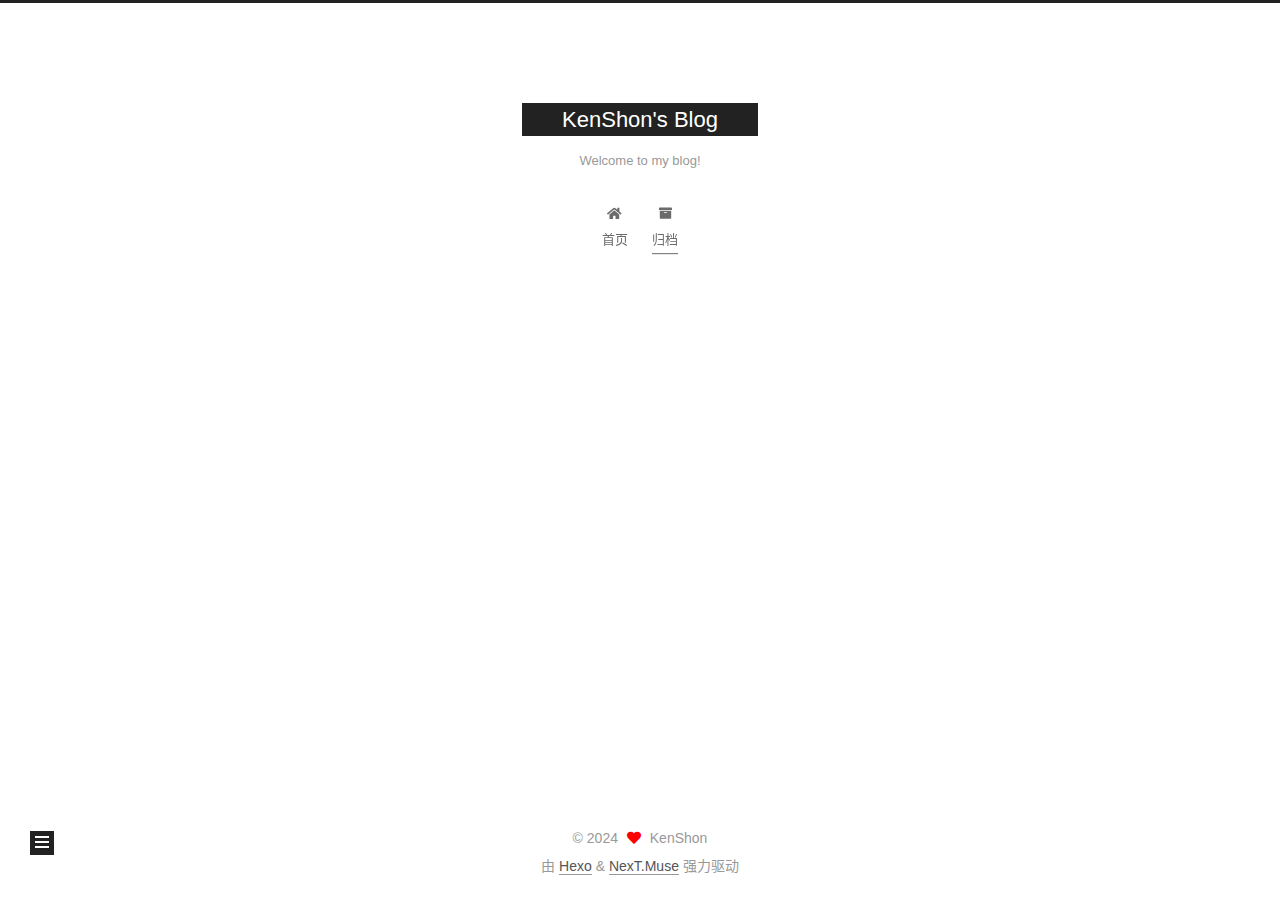
==== commit e22b64c0: "Site updated: 2024-06-05 11:07:51" ====
--- a/archives/index.html
+++ b/archives/index.html
@@ -1,937 +1,367 @@
-<!DOCTYPE HTML>
+<!DOCTYPE html>
 <html lang="zh-CN">
-
-
 <head>
-    <meta charset="utf-8">
-    <meta name="keywords" content="归档, KenShon&#39;s Blog">
-    <meta name="description" content="Learning Record">
-    <meta http-equiv="X-UA-Compatible" content="IE=edge">
-    <meta name="viewport" content="width=device-width, initial-scale=1.0, user-scalable=no">
-    <meta name="renderer" content="webkit|ie-stand|ie-comp">
-    <meta name="mobile-web-app-capable" content="yes">
-    <meta name="format-detection" content="telephone=no">
-    <meta name="apple-mobile-web-app-capable" content="yes">
-    <meta name="apple-mobile-web-app-status-bar-style" content="black-translucent">
-    <meta name="referrer" content="no-referrer-when-downgrade">
-    <!-- Global site tag (gtag.js) - Google Analytics -->
-
-
-    <title>归档 | KenShon&#39;s Blog</title>
-    <link rel="icon" type="image/png" href="/favicon.png">
+  <meta charset="UTF-8">
+<meta name="viewport" content="width=device-width, initial-scale=1, maximum-scale=2">
+<meta name="theme-color" content="#222">
+<meta name="generator" content="Hexo 7.2.0">
+  <link rel="apple-touch-icon" sizes="180x180" href="/images/apple-touch-icon-next.png">
+  <link rel="icon" type="image/png" sizes="32x32" href="/images/favicon-32x32-next.png">
+  <link rel="icon" type="image/png" sizes="16x16" href="/images/favicon-16x16-next.png">
+  <link rel="mask-icon" href="/images/logo.svg" color="#222">
+
+<link rel="stylesheet" href="/css/main.css">
+
+
+<link rel="stylesheet" href="/lib/font-awesome/css/all.min.css">
+
+<script id="hexo-configurations">
+    var NexT = window.NexT || {};
+    var CONFIG = {"hostname":"xiaokangxiong.github.io","root":"/","scheme":"Muse","version":"7.8.0","exturl":false,"sidebar":{"position":"left","display":"post","padding":18,"offset":12,"onmobile":false},"copycode":{"enable":false,"show_result":false,"style":null},"back2top":{"enable":true,"sidebar":false,"scrollpercent":false},"bookmark":{"enable":false,"color":"#222","save":"auto"},"fancybox":false,"mediumzoom":false,"lazyload":false,"pangu":false,"comments":{"style":"tabs","active":null,"storage":true,"lazyload":false,"nav":null},"algolia":{"hits":{"per_page":10},"labels":{"input_placeholder":"Search for Posts","hits_empty":"We didn't find any results for the search: ${query}","hits_stats":"${hits} results found in ${time} ms"}},"localsearch":{"enable":false,"trigger":"auto","top_n_per_article":1,"unescape":false,"preload":false},"motion":{"enable":true,"async":false,"transition":{"post_block":"fadeIn","post_header":"slideDownIn","post_body":"slideDownIn","coll_header":"slideLeftIn","sidebar":"slideUpIn"}}};
+  </script>
+
+  <meta name="description" content="Learning Record">
+<meta property="og:type" content="website">
+<meta property="og:title" content="KenShon&#39;s Blog">
+<meta property="og:url" content="https://xiaokangxiong.github.io/archives/index.html">
+<meta property="og:site_name" content="KenShon&#39;s Blog">
+<meta property="og:description" content="Learning Record">
+<meta property="og:locale" content="zh_CN">
+<meta property="article:author" content="KenShon">
+<meta name="twitter:card" content="summary">
+
+<link rel="canonical" href="https://xiaokangxiong.github.io/archives/">
+
+
+<script id="page-configurations">
+  // https://hexo.io/docs/variables.html
+  CONFIG.page = {
+    sidebar: "",
+    isHome : false,
+    isPost : false,
+    lang   : 'zh-CN'
+  };
+</script>
+
+  <title>归档 | KenShon's Blog</title>
+  
+
+
+
+
+
+
+  <noscript>
+  <style>
+  .use-motion .brand,
+  .use-motion .menu-item,
+  .sidebar-inner,
+  .use-motion .post-block,
+  .use-motion .pagination,
+  .use-motion .comments,
+  .use-motion .post-header,
+  .use-motion .post-body,
+  .use-motion .collection-header { opacity: initial; }
+
+  .use-motion .site-title,
+  .use-motion .site-subtitle {
+    opacity: initial;
+    top: initial;
+  }
+
+  .use-motion .logo-line-before i { left: initial; }
+  .use-motion .logo-line-after i { right: initial; }
+  </style>
+</noscript>
+
+</head>
+
+<body itemscope itemtype="http://schema.org/WebPage">
+  <div class="container use-motion">
+    <div class="headband"></div>
+
+    <header class="header" itemscope itemtype="http://schema.org/WPHeader">
+      <div class="header-inner"><div class="site-brand-container">
+  <div class="site-nav-toggle">
+    <div class="toggle" aria-label="切换导航栏">
+      <span class="toggle-line toggle-line-first"></span>
+      <span class="toggle-line toggle-line-middle"></span>
+      <span class="toggle-line toggle-line-last"></span>
+    </div>
+  </div>
+
+  <div class="site-meta">
+
+    <a href="/" class="brand" rel="start">
+      <span class="logo-line-before"><i></i></span>
+      <h1 class="site-title">KenShon's Blog</h1>
+      <span class="logo-line-after"><i></i></span>
+    </a>
+      <p class="site-subtitle" itemprop="description">Welcome to my blog!</p>
+  </div>
+
+  <div class="site-nav-right">
+    <div class="toggle popup-trigger">
+    </div>
+  </div>
+</div>
+
+
+
+
+<nav class="site-nav">
+  <ul id="menu" class="main-menu menu">
+        <li class="menu-item menu-item-home">
+
+    <a href="/" rel="section"><i class="fa fa-home fa-fw"></i>首页</a>
+
+  </li>
+        <li class="menu-item menu-item-archives">
+
+    <a href="/archives/" rel="section"><i class="fa fa-archive fa-fw"></i>归档</a>
+
+  </li>
+  </ul>
+</nav>
+
+
+
+
+</div>
+    </header>
+
     
-
-
-    <!-- bg-cover style     -->
-
-
-
-<link rel="stylesheet" type="text/css" href="/libs/awesome/css/all.min.css">
-<link rel="stylesheet" type="text/css" href="/libs/materialize/materialize.min.css">
-<link rel="stylesheet" type="text/css" href="/libs/aos/aos.css">
-<link rel="stylesheet" type="text/css" href="/libs/animate/animate.min.css">
-<link rel="stylesheet" type="text/css" href="/libs/lightGallery/css/lightgallery.min.css">
-<link rel="stylesheet" type="text/css" href="/css/matery.css">
-<link rel="stylesheet" type="text/css" href="/css/my.css">
-<link rel="stylesheet" type="text/css" href="/css/dark.css" media="none" onload="if(media!='all')media='all'">
-
-
-
-
-    <link rel="stylesheet" href="/libs/tocbot/tocbot.css">
-    <link rel="stylesheet" href="/css/post.css">
-
-
-
-
-    
-        <link rel="stylesheet" type="text/css" href="/css/reward.css">
-    
-
-
-
-    <script src="/libs/jquery/jquery-3.6.0.min.js"></script>
-
-<meta name="generator" content="Hexo 7.2.0"></head>
-
-
-<body>
-    <header class="navbar-fixed">
-    <nav id="headNav" class="bg-color nav-transparent">
-        <div id="navContainer" class="nav-wrapper container">
-            <div class="brand-logo">
-                <a href="/" class="waves-effect waves-light">
-                    
-                    <img src="/medias/logo.png" class="logo-img" alt="LOGO">
-                    
-                    <span class="logo-span">KenShon&#39;s Blog</span>
-                </a>
-            </div>
+  <div class="back-to-top">
+    <i class="fa fa-arrow-up"></i>
+    <span>0%</span>
+  </div>
+
+
+    <main class="main">
+      <div class="main-inner">
+        <div class="content-wrap">
+          
+
+          <div class="content archive">
             
 
-<a href="#" data-target="mobile-nav" class="sidenav-trigger button-collapse"><i class="fas fa-bars"></i></a>
-<ul class="right nav-menu">
-  
-  <li class="hide-on-med-and-down nav-item">
-    
-    <a href="/" class="waves-effect waves-light">
+  
+  
+  
+  <div class="post-block">
+    <div class="posts-collapse">
+      <div class="collection-title">
+        <span class="collection-header">嗯..! 目前共计 2 篇日志。 继续努力。</span>
+      </div>
+
       
-      <i class="fas fa-home" style="zoom: 0.6;"></i>
-      
-      <span>首页</span>
-    </a>
-    
-  </li>
-  
-  <li class="hide-on-med-and-down nav-item">
-    
-    <a href="/tags" class="waves-effect waves-light">
-      
-      <i class="fas fa-tags" style="zoom: 0.6;"></i>
-      
-      <span>标签</span>
-    </a>
-    
-  </li>
-  
-  <li class="hide-on-med-and-down nav-item">
-    
-    <a href="/categories" class="waves-effect waves-light">
-      
-      <i class="fas fa-bookmark" style="zoom: 0.6;"></i>
-      
-      <span>分类</span>
-    </a>
-    
-  </li>
-  
-  <li class="hide-on-med-and-down nav-item">
-    
-    <a href="/archives" class="waves-effect waves-light">
-      
-      <i class="fas fa-archive" style="zoom: 0.6;"></i>
-      
-      <span>归档</span>
-    </a>
-    
-  </li>
-  
-  <li class="hide-on-med-and-down nav-item">
-    
-    <a href="/about" class="waves-effect waves-light">
-      
-      <i class="fas fa-user-circle" style="zoom: 0.6;"></i>
-      
-      <span>关于</span>
-    </a>
-    
-  </li>
-  
-  <li class="hide-on-med-and-down nav-item">
-    
-    <a href="/contact" class="waves-effect waves-light">
-      
-      <i class="fas fa-comments" style="zoom: 0.6;"></i>
-      
-      <span>留言板</span>
-    </a>
-    
-  </li>
-  
-  <li class="hide-on-med-and-down nav-item">
-    
-    <a href="/friends" class="waves-effect waves-light">
-      
-      <i class="fas fa-address-book" style="zoom: 0.6;"></i>
-      
-      <span>友情链接</span>
-    </a>
-    
-  </li>
-  
-  <li>
-    <a href="#searchModal" class="modal-trigger waves-effect waves-light">
-      <i id="searchIcon" class="fas fa-search" title="搜索" style="zoom: 0.85;"></i>
-    </a>
-  </li>
-  <li>
-    <a href="javascript:;" class="waves-effect waves-light" onclick="switchNightMode()" title="深色/浅色模式" >
-      <i id="sum-moon-icon" class="fas fa-sun" style="zoom: 0.85;"></i>
-    </a>
-  </li>
-</ul>
-
-
-<div id="mobile-nav" class="side-nav sidenav">
-
-    <div class="mobile-head bg-color">
+    <div class="collection-year">
+      <span class="collection-header">2024</span>
+    </div>
+
+  <article itemscope itemtype="http://schema.org/Article">
+    <header class="post-header">
+
+      <div class="post-meta">
+        <time itemprop="dateCreated"
+              datetime="2024-05-31T18:32:14+08:00"
+              content="2024-05-31">
+          05-31
+        </time>
+      </div>
+
+      <div class="post-title">
+          <a class="post-title-link" href="/2024/05/31/FirstBlog/" itemprop="url">
+            <span itemprop="name">FirstBlog</span>
+          </a>
+      </div>
+
+    </header>
+  </article>
+
+  <article itemscope itemtype="http://schema.org/Article">
+    <header class="post-header">
+
+      <div class="post-meta">
+        <time itemprop="dateCreated"
+              datetime="2024-05-31T17:25:02+08:00"
+              content="2024-05-31">
+          05-31
+        </time>
+      </div>
+
+      <div class="post-title">
+          <a class="post-title-link" href="/2024/05/31/hello-world/" itemprop="url">
+            <span itemprop="name">Hello World</span>
+          </a>
+      </div>
+
+    </header>
+  </article>
+
+
+    </div>
+  </div>
+  
+  
+  
+
+  
+
+
+
+          </div>
+          
+
+<script>
+  window.addEventListener('tabs:register', () => {
+    let { activeClass } = CONFIG.comments;
+    if (CONFIG.comments.storage) {
+      activeClass = localStorage.getItem('comments_active') || activeClass;
+    }
+    if (activeClass) {
+      let activeTab = document.querySelector(`a[href="#comment-${activeClass}"]`);
+      if (activeTab) {
+        activeTab.click();
+      }
+    }
+  });
+  if (CONFIG.comments.storage) {
+    window.addEventListener('tabs:click', event => {
+      if (!event.target.matches('.tabs-comment .tab-content .tab-pane')) return;
+      let commentClass = event.target.classList[1];
+      localStorage.setItem('comments_active', commentClass);
+    });
+  }
+</script>
+
+        </div>
+          
+  
+  <div class="toggle sidebar-toggle">
+    <span class="toggle-line toggle-line-first"></span>
+    <span class="toggle-line toggle-line-middle"></span>
+    <span class="toggle-line toggle-line-last"></span>
+  </div>
+
+  <aside class="sidebar">
+    <div class="sidebar-inner">
+
+      <ul class="sidebar-nav motion-element">
+        <li class="sidebar-nav-toc">
+          文章目录
+        </li>
+        <li class="sidebar-nav-overview">
+          站点概览
+        </li>
+      </ul>
+
+      <!--noindex-->
+      <div class="post-toc-wrap sidebar-panel">
+      </div>
+      <!--/noindex-->
+
+      <div class="site-overview-wrap sidebar-panel">
+        <div class="site-author motion-element" itemprop="author" itemscope itemtype="http://schema.org/Person">
+  <p class="site-author-name" itemprop="name">KenShon</p>
+  <div class="site-description" itemprop="description">Learning Record</div>
+</div>
+<div class="site-state-wrap motion-element">
+  <nav class="site-state">
+      <div class="site-state-item site-state-posts">
+          <a href="/archives/">
         
-        <img src="/medias/logo.png" class="logo-img circle responsive-img">
+          <span class="site-state-item-count">2</span>
+          <span class="site-state-item-name">日志</span>
+        </a>
+      </div>
+      <div class="site-state-item site-state-tags">
+        <span class="site-state-item-count">1</span>
+        <span class="site-state-item-name">标签</span>
+      </div>
+  </nav>
+</div>
+
+
+
+      </div>
+
+    </div>
+  </aside>
+  <div id="sidebar-dimmer"></div>
+
+
+      </div>
+    </main>
+
+    <footer class="footer">
+      <div class="footer-inner">
         
-        <div class="logo-name">KenShon&#39;s Blog</div>
-        <div class="logo-desc">
-            
-            Learning Record
-            
-        </div>
-    </div>
-
-    <ul class="menu-list mobile-menu-list">
+
         
-        <li class="m-nav-item">
-	  
-		<a href="/" class="waves-effect waves-light">
-			
-			    <i class="fa-fw fas fa-home"></i>
-			
-			首页
-		</a>
-          
-        </li>
+
+<div class="copyright">
+  
+  &copy; 
+  <span itemprop="copyrightYear">2024</span>
+  <span class="with-love">
+    <i class="fa fa-heart"></i>
+  </span>
+  <span class="author" itemprop="copyrightHolder">KenShon</span>
+</div>
+  <div class="powered-by">由 <a href="https://hexo.io/" class="theme-link" rel="noopener" target="_blank">Hexo</a> & <a href="https://muse.theme-next.org/" class="theme-link" rel="noopener" target="_blank">NexT.Muse</a> 强力驱动
+  </div>
+
         
-        <li class="m-nav-item">
-	  
-		<a href="/tags" class="waves-effect waves-light">
-			
-			    <i class="fa-fw fas fa-tags"></i>
-			
-			标签
-		</a>
-          
-        </li>
-        
-        <li class="m-nav-item">
-	  
-		<a href="/categories" class="waves-effect waves-light">
-			
-			    <i class="fa-fw fas fa-bookmark"></i>
-			
-			分类
-		</a>
-          
-        </li>
-        
-        <li class="m-nav-item">
-	  
-		<a href="/archives" class="waves-effect waves-light">
-			
-			    <i class="fa-fw fas fa-archive"></i>
-			
-			归档
-		</a>
-          
-        </li>
-        
-        <li class="m-nav-item">
-	  
-		<a href="/about" class="waves-effect waves-light">
-			
-			    <i class="fa-fw fas fa-user-circle"></i>
-			
-			关于
-		</a>
-          
-        </li>
-        
-        <li class="m-nav-item">
-	  
-		<a href="/contact" class="waves-effect waves-light">
-			
-			    <i class="fa-fw fas fa-comments"></i>
-			
-			留言板
-		</a>
-          
-        </li>
-        
-        <li class="m-nav-item">
-	  
-		<a href="/friends" class="waves-effect waves-light">
-			
-			    <i class="fa-fw fas fa-address-book"></i>
-			
-			友情链接
-		</a>
-          
-        </li>
-        
-        
-        <li><div class="divider"></div></li>
-        <li>
-            <a href="https://github.com/blinkfox/hexo-theme-matery" class="waves-effect waves-light" target="_blank">
-                <i class="fab fa-github-square fa-fw"></i>Fork Me
-            </a>
-        </li>
-        
-    </ul>
-</div>
-
-
-        </div>
-
-        
-            <style>
-    .nav-transparent .github-corner {
-        display: none !important;
-    }
-
-    .github-corner {
-        position: absolute;
-        z-index: 10;
-        top: 0;
-        right: 0;
-        border: 0;
-        transform: scale(1.1);
-    }
-
-    .github-corner svg {
-        color: #0f9d58;
-        fill: #fff;
-        height: 64px;
-        width: 64px;
-    }
-
-    .github-corner:hover .octo-arm {
-        animation: a 0.56s ease-in-out;
-    }
-
-    .github-corner .octo-arm {
-        animation: none;
-    }
-
-    @keyframes a {
-        0%,
-        to {
-            transform: rotate(0);
-        }
-        20%,
-        60% {
-            transform: rotate(-25deg);
-        }
-        40%,
-        80% {
-            transform: rotate(10deg);
-        }
-    }
-</style>
-
-<a href="https://github.com/blinkfox/hexo-theme-matery" class="github-corner tooltipped hide-on-med-and-down" target="_blank"
-   data-tooltip="Fork Me" data-position="left" data-delay="50">
-    <svg viewBox="0 0 250 250" aria-hidden="true">
-        <path d="M0,0 L115,115 L130,115 L142,142 L250,250 L250,0 Z"></path>
-        <path d="M128.3,109.0 C113.8,99.7 119.0,89.6 119.0,89.6 C122.0,82.7 120.5,78.6 120.5,78.6 C119.2,72.0 123.4,76.3 123.4,76.3 C127.3,80.9 125.5,87.3 125.5,87.3 C122.9,97.6 130.6,101.9 134.4,103.2"
-              fill="currentColor" style="transform-origin: 130px 106px;" class="octo-arm"></path>
-        <path d="M115.0,115.0 C114.9,115.1 118.7,116.5 119.8,115.4 L133.7,101.6 C136.9,99.2 139.9,98.4 142.2,98.6 C133.8,88.0 127.5,74.4 143.8,58.0 C148.5,53.4 154.0,51.2 159.7,51.0 C160.3,49.4 163.2,43.6 171.4,40.1 C171.4,40.1 176.1,42.5 178.8,56.2 C183.1,58.6 187.2,61.8 190.9,65.4 C194.5,69.0 197.7,73.2 200.1,77.6 C213.8,80.2 216.3,84.9 216.3,84.9 C212.7,93.1 206.9,96.0 205.4,96.6 C205.1,102.4 203.0,107.8 198.3,112.5 C181.9,128.9 168.3,122.5 157.7,114.1 C157.9,116.9 156.7,120.9 152.7,124.9 L141.0,136.5 C139.8,137.7 141.6,141.9 141.8,141.8 Z"
-              fill="currentColor" class="octo-body"></path>
-    </svg>
-</a>
-        
-    </nav>
-
-</header>
-
-    <div class="bg-cover pd-header about-cover">
-    <div class="container">
-    <div class="row">
-    <div class="col s10 offset-s1 m8 offset-m2 l8 offset-l2">
-        <div class="brand">
-            <div class="title center-align">
-                
-                Welcome to my blog!
-                
-            </div>
-
-            <div class="description center-align">
-                
-                <span id="subtitle"></span>
-                <script src="/libs/typed/typed.js"></script>
-                <script>
-                    var typed = new Typed("#subtitle", {
-                        strings: [ 
-                            
-                                "从来没有真正的绝境, 只有心灵的迷途",
-                            
-                                "Never really desperate, only the lost of the soul",
-                            
-                        ],
-                        startDelay: 300,
-                        typeSpeed: 100,
-                        loop: true,
-                        backSpeed: 50,
-                        showCursor: true
-                    });
-                </script>
-                
-            </div>
-        </div>
-    </div>
-</div>
-
-
-<script>
-    // 每天切换 banner 图.  Switch banner image every day.
-    var bannerUrl = "/medias/banner/" + new Date().getDay() + '.jpg';
-    $('.bg-cover').css('background-image', 'url(' + bannerUrl + ')');
-</script>
-<script>
-    
-      var bannerUrl = "/medias/featureimages/" + Math.floor(Math.random() * 24) + '.jpg';
-    
-    $('.bg-cover.about-cover').css('background-image', 'url(' + bannerUrl + ')');
-
-</script>
-
-
-    </div>
-</div>
-
-<main class="content">
-
-    
-    <div class="container archive-calendar">
-    <div class="card">
-        <div id="post-calendar" class="card-content"></div>
-    </div>
-</div>
-
-<script type="text/javascript" src="/libs/echarts/echarts.min.js"></script>
-<script type="text/javascript">
-    let myChart = echarts.init(document.getElementById('post-calendar'));
-
-    
-
-    let option = {
-        title: {
-            top: 0,
-            text: '文章日历',
-            left: 'center',
-            textStyle: {
-                color: '#3C4858'
-            }
-        },
-        tooltip: {
-            padding: 10,
-            backgroundColor: '#555',
-            borderColor: '#777',
-            borderWidth: 1,
-            formatter: function (obj) {
-                var value = obj.value;
-                return '<div style="font-size: 14px;">' + value[0] + '：' + value[1] + '</div>';
-            }
-        },
-        visualMap: {
-            show: true,
-            showLabel: true,
-            categories: [0, 1, 2, 3, 4],
-            calculable: true,
-            inRange: {
-                symbol: 'rect',
-                color: ['#ebedf0', '#c6e48b', '#7bc96f', '#239a3b', '#196127']
-            },
-            itemWidth: 12,
-            itemHeight: 12,
-            orient: 'horizontal',
-            left: 'center',
-            bottom: 0
-        },
-        calendar: [{
-            left: 'center',
-            range: ["2023-05-31", "2024-05-31"],
-            cellSize: [13, 13],
-            splitLine: {
-                show: false
-            },
-            itemStyle: {
-                color: '#196127',
-                borderColor: '#fff',
-                borderWidth: 2
-            },
-            yearLabel: {
-                show: false
-            },
-            monthLabel: {
-                nameMap: 'cn',
-                fontSize: 11
-            },
-            dayLabel: {
-                formatter: '{start}  1st',
-                nameMap: 'cn',
-                fontSize: 11
-            }
-        }],
-        series: [{
-            type: 'heatmap',
-            coordinateSystem: 'calendar',
-            calendarIndex: 0,
-            data: [["2023-05-31", 0], ["2023-06-01", 0], ["2023-06-02", 0], ["2023-06-03", 0], ["2023-06-04", 0], ["2023-06-05", 0], ["2023-06-06", 0], ["2023-06-07", 0], ["2023-06-08", 0], ["2023-06-09", 0], ["2023-06-10", 0], ["2023-06-11", 0], ["2023-06-12", 0], ["2023-06-13", 0], ["2023-06-14", 0], ["2023-06-15", 0], ["2023-06-16", 0], ["2023-06-17", 0], ["2023-06-18", 0], ["2023-06-19", 0], ["2023-06-20", 0], ["2023-06-21", 0], ["2023-06-22", 0], ["2023-06-23", 0], ["2023-06-24", 0], ["2023-06-25", 0], ["2023-06-26", 0], ["2023-06-27", 0], ["2023-06-28", 0], ["2023-06-29", 0], ["2023-06-30", 0], ["2023-07-01", 0], ["2023-07-02", 0], ["2023-07-03", 0], ["2023-07-04", 0], ["2023-07-05", 0], ["2023-07-06", 0], ["2023-07-07", 0], ["2023-07-08", 0], ["2023-07-09", 0], ["2023-07-10", 0], ["2023-07-11", 0], ["2023-07-12", 0], ["2023-07-13", 0], ["2023-07-14", 0], ["2023-07-15", 0], ["2023-07-16", 0], ["2023-07-17", 0], ["2023-07-18", 0], ["2023-07-19", 0], ["2023-07-20", 0], ["2023-07-21", 0], ["2023-07-22", 0], ["2023-07-23", 0], ["2023-07-24", 0], ["2023-07-25", 0], ["2023-07-26", 0], ["2023-07-27", 0], ["2023-07-28", 0], ["2023-07-29", 0], ["2023-07-30", 0], ["2023-07-31", 0], ["2023-08-01", 0], ["2023-08-02", 0], ["2023-08-03", 0], ["2023-08-04", 0], ["2023-08-05", 0], ["2023-08-06", 0], ["2023-08-07", 0], ["2023-08-08", 0], ["2023-08-09", 0], ["2023-08-10", 0], ["2023-08-11", 0], ["2023-08-12", 0], ["2023-08-13", 0], ["2023-08-14", 0], ["2023-08-15", 0], ["2023-08-16", 0], ["2023-08-17", 0], ["2023-08-18", 0], ["2023-08-19", 0], ["2023-08-20", 0], ["2023-08-21", 0], ["2023-08-22", 0], ["2023-08-23", 0], ["2023-08-24", 0], ["2023-08-25", 0], ["2023-08-26", 0], ["2023-08-27", 0], ["2023-08-28", 0], ["2023-08-29", 0], ["2023-08-30", 0], ["2023-08-31", 0], ["2023-09-01", 0], ["2023-09-02", 0], ["2023-09-03", 0], ["2023-09-04", 0], ["2023-09-05", 0], ["2023-09-06", 0], ["2023-09-07", 0], ["2023-09-08", 0], ["2023-09-09", 0], ["2023-09-10", 0], ["2023-09-11", 0], ["2023-09-12", 0], ["2023-09-13", 0], ["2023-09-14", 0], ["2023-09-15", 0], ["2023-09-16", 0], ["2023-09-17", 0], ["2023-09-18", 0], ["2023-09-19", 0], ["2023-09-20", 0], ["2023-09-21", 0], ["2023-09-22", 0], ["2023-09-23", 0], ["2023-09-24", 0], ["2023-09-25", 0], ["2023-09-26", 0], ["2023-09-27", 0], ["2023-09-28", 0], ["2023-09-29", 0], ["2023-09-30", 0], ["2023-10-01", 0], ["2023-10-02", 0], ["2023-10-03", 0], ["2023-10-04", 0], ["2023-10-05", 0], ["2023-10-06", 0], ["2023-10-07", 0], ["2023-10-08", 0], ["2023-10-09", 0], ["2023-10-10", 0], ["2023-10-11", 0], ["2023-10-12", 0], ["2023-10-13", 0], ["2023-10-14", 0], ["2023-10-15", 0], ["2023-10-16", 0], ["2023-10-17", 0], ["2023-10-18", 0], ["2023-10-19", 0], ["2023-10-20", 0], ["2023-10-21", 0], ["2023-10-22", 0], ["2023-10-23", 0], ["2023-10-24", 0], ["2023-10-25", 0], ["2023-10-26", 0], ["2023-10-27", 0], ["2023-10-28", 0], ["2023-10-29", 0], ["2023-10-30", 0], ["2023-10-31", 0], ["2023-11-01", 0], ["2023-11-02", 0], ["2023-11-03", 0], ["2023-11-04", 0], ["2023-11-05", 0], ["2023-11-06", 0], ["2023-11-07", 0], ["2023-11-08", 0], ["2023-11-09", 0], ["2023-11-10", 0], ["2023-11-11", 0], ["2023-11-12", 0], ["2023-11-13", 0], ["2023-11-14", 0], ["2023-11-15", 0], ["2023-11-16", 0], ["2023-11-17", 0], ["2023-11-18", 0], ["2023-11-19", 0], ["2023-11-20", 0], ["2023-11-21", 0], ["2023-11-22", 0], ["2023-11-23", 0], ["2023-11-24", 0], ["2023-11-25", 0], ["2023-11-26", 0], ["2023-11-27", 0], ["2023-11-28", 0], ["2023-11-29", 0], ["2023-11-30", 0], ["2023-12-01", 0], ["2023-12-02", 0], ["2023-12-03", 0], ["2023-12-04", 0], ["2023-12-05", 0], ["2023-12-06", 0], ["2023-12-07", 0], ["2023-12-08", 0], ["2023-12-09", 0], ["2023-12-10", 0], ["2023-12-11", 0], ["2023-12-12", 0], ["2023-12-13", 0], ["2023-12-14", 0], ["2023-12-15", 0], ["2023-12-16", 0], ["2023-12-17", 0], ["2023-12-18", 0], ["2023-12-19", 0], ["2023-12-20", 0], ["2023-12-21", 0], ["2023-12-22", 0], ["2023-12-23", 0], ["2023-12-24", 0], ["2023-12-25", 0], ["2023-12-26", 0], ["2023-12-27", 0], ["2023-12-28", 0], ["2023-12-29", 0], ["2023-12-30", 0], ["2023-12-31", 0], ["2024-01-01", 0], ["2024-01-02", 0], ["2024-01-03", 0], ["2024-01-04", 0], ["2024-01-05", 0], ["2024-01-06", 0], ["2024-01-07", 0], ["2024-01-08", 0], ["2024-01-09", 0], ["2024-01-10", 0], ["2024-01-11", 0], ["2024-01-12", 0], ["2024-01-13", 0], ["2024-01-14", 0], ["2024-01-15", 0], ["2024-01-16", 0], ["2024-01-17", 0], ["2024-01-18", 0], ["2024-01-19", 0], ["2024-01-20", 0], ["2024-01-21", 0], ["2024-01-22", 0], ["2024-01-23", 0], ["2024-01-24", 0], ["2024-01-25", 0], ["2024-01-26", 0], ["2024-01-27", 0], ["2024-01-28", 0], ["2024-01-29", 0], ["2024-01-30", 0], ["2024-01-31", 0], ["2024-02-01", 0], ["2024-02-02", 0], ["2024-02-03", 0], ["2024-02-04", 0], ["2024-02-05", 0], ["2024-02-06", 0], ["2024-02-07", 0], ["2024-02-08", 0], ["2024-02-09", 0], ["2024-02-10", 0], ["2024-02-11", 0], ["2024-02-12", 0], ["2024-02-13", 0], ["2024-02-14", 0], ["2024-02-15", 0], ["2024-02-16", 0], ["2024-02-17", 0], ["2024-02-18", 0], ["2024-02-19", 0], ["2024-02-20", 0], ["2024-02-21", 0], ["2024-02-22", 0], ["2024-02-23", 0], ["2024-02-24", 0], ["2024-02-25", 0], ["2024-02-26", 0], ["2024-02-27", 0], ["2024-02-28", 0], ["2024-02-29", 0], ["2024-03-01", 0], ["2024-03-02", 0], ["2024-03-03", 0], ["2024-03-04", 0], ["2024-03-05", 0], ["2024-03-06", 0], ["2024-03-07", 0], ["2024-03-08", 0], ["2024-03-09", 0], ["2024-03-10", 0], ["2024-03-11", 0], ["2024-03-12", 0], ["2024-03-13", 0], ["2024-03-14", 0], ["2024-03-15", 0], ["2024-03-16", 0], ["2024-03-17", 0], ["2024-03-18", 0], ["2024-03-19", 0], ["2024-03-20", 0], ["2024-03-21", 0], ["2024-03-22", 0], ["2024-03-23", 0], ["2024-03-24", 0], ["2024-03-25", 0], ["2024-03-26", 0], ["2024-03-27", 0], ["2024-03-28", 0], ["2024-03-29", 0], ["2024-03-30", 0], ["2024-03-31", 0], ["2024-04-01", 0], ["2024-04-02", 0], ["2024-04-03", 0], ["2024-04-04", 0], ["2024-04-05", 0], ["2024-04-06", 0], ["2024-04-07", 0], ["2024-04-08", 0], ["2024-04-09", 0], ["2024-04-10", 0], ["2024-04-11", 0], ["2024-04-12", 0], ["2024-04-13", 0], ["2024-04-14", 0], ["2024-04-15", 0], ["2024-04-16", 0], ["2024-04-17", 0], ["2024-04-18", 0], ["2024-04-19", 0], ["2024-04-20", 0], ["2024-04-21", 0], ["2024-04-22", 0], ["2024-04-23", 0], ["2024-04-24", 0], ["2024-04-25", 0], ["2024-04-26", 0], ["2024-04-27", 0], ["2024-04-28", 0], ["2024-04-29", 0], ["2024-04-30", 0], ["2024-05-01", 0], ["2024-05-02", 0], ["2024-05-03", 0], ["2024-05-04", 0], ["2024-05-05", 0], ["2024-05-06", 0], ["2024-05-07", 0], ["2024-05-08", 0], ["2024-05-09", 0], ["2024-05-10", 0], ["2024-05-11", 0], ["2024-05-12", 0], ["2024-05-13", 0], ["2024-05-14", 0], ["2024-05-15", 0], ["2024-05-16", 0], ["2024-05-17", 0], ["2024-05-18", 0], ["2024-05-19", 0], ["2024-05-20", 0], ["2024-05-21", 0], ["2024-05-22", 0], ["2024-05-23", 0], ["2024-05-24", 0], ["2024-05-25", 0], ["2024-05-26", 0], ["2024-05-27", 0], ["2024-05-28", 0], ["2024-05-29", 0], ["2024-05-30", 0], ["2024-05-31", 2]]
-        }]
-
-    };
-
-    myChart.setOption(option);
-</script>
-
-    
-
-    
-
-    <div id="cd-timeline" class="container">
-        
-        <div class="cd-timeline-block">
-
-            
-            
-            
-            <div class="cd-timeline-img year" data-aos="zoom-in-up">
-                <a href="/archives/2024">2024</a>
-            </div>
-            
-
-            
-            
-            
-            <div class="cd-timeline-img month" data-aos="zoom-in-up">
-                <a href="/archives/2024/05">05</a>
-            </div>
-            
-
-            
-            <div class="cd-timeline-img day" data-aos="zoom-in-up">
-                <span>31</span>
-            </div>
-            <article class="cd-timeline-content" data-aos="fade-up">
-                <div class="article col s12 m6">
-                    <div class="card">
-                        <a href="/2024/05/31/FirstBlog/">
-                            <div class="card-image">
-                                
-                                
-                                <img src="/medias/featureimages/18.jpg" class="responsive-img" alt="FirstBlog">
-                                
-                                <span class="card-title">FirstBlog</span>
-                            </div>
-                        </a>
-                        <div class="card-content article-content">
-                            <div class="summary block-with-text">
-                                
-                                    Hello World!
-
-                                
-                            </div>
-                            <div class="publish-info">
-                                <span class="publish-date">
-                                    <i class="far fa-clock fa-fw icon-date"></i>2024-05-31
-                                </span>
-                                <span class="publish-author">
-                                    
-                                    <i class="fas fa-user fa-fw"></i>
-                                    KenShon
-                                    
-                                </span>
-                            </div>
-                        </div>
-
-                        
-                        <div class="card-action article-tags">
-                            
-                            <a href="/tags/test/"><span class="chip bg-color">test</span></a>
-                            
-                        </div>
-                        
-                    </div>
-                </div>
-            </article>
-        </div>
-        
-        <div class="cd-timeline-block">
-
-            
-            
-
-            
-            
-
-            
-            <div class="cd-timeline-img day" data-aos="zoom-in-up">
-                <span>31</span>
-            </div>
-            <article class="cd-timeline-content" data-aos="fade-up">
-                <div class="article col s12 m6">
-                    <div class="card">
-                        <a href="/2024/05/31/hello-world/">
-                            <div class="card-image">
-                                
-                                
-                                <img src="/medias/featureimages/12.jpg" class="responsive-img" alt="Hello World">
-                                
-                                <span class="card-title">Hello World</span>
-                            </div>
-                        </a>
-                        <div class="card-content article-content">
-                            <div class="summary block-with-text">
-                                
-                                    Welcome to Hexo! This is your very first post. Check documentation for more info. If you get any problems when using Hex
-                                
-                            </div>
-                            <div class="publish-info">
-                                <span class="publish-date">
-                                    <i class="far fa-clock fa-fw icon-date"></i>2024-05-31
-                                </span>
-                                <span class="publish-author">
-                                    
-                                    <i class="fas fa-user fa-fw"></i>
-                                    KenShon
-                                    
-                                </span>
-                            </div>
-                        </div>
-
-                        
-                    </div>
-                </div>
-            </article>
-        </div>
-        
-    </div>
-
-</main>
-
-
-
-
-    <footer class="page-footer bg-color">
-    
-        <link rel="stylesheet" href="/libs/aplayer/APlayer.min.css">
-<style>
-    .aplayer .aplayer-lrc p {
-        
-        display: none;
-        
-        font-size: 12px;
-        font-weight: 700;
-        line-height: 16px !important;
-    }
-
-    .aplayer .aplayer-lrc p.aplayer-lrc-current {
-        
-        display: none;
-        
-        font-size: 15px;
-        color: #42b983;
-    }
-
-    
-    .aplayer.aplayer-fixed.aplayer-narrow .aplayer-body {
-        left: -66px !important;
-    }
-
-    .aplayer.aplayer-fixed.aplayer-narrow .aplayer-body:hover {
-        left: 0px !important;
-    }
-
-    
-</style>
-<div class="">
-    
-    <div class="row">
-        <meting-js class="col l8 offset-l2 m10 offset-m1 s12"
-                   server="netease"
-                   type="playlist"
-                   id="503838841"
-                   fixed='true'
-                   autoplay='false'
-                   theme='#42b983'
-                   loop='all'
-                   order='random'
-                   preload='auto'
-                   volume='0.7'
-                   list-folded='true'
-        >
-        </meting-js>
-    </div>
-</div>
-
-<script src="/libs/aplayer/APlayer.min.js"></script>
-<script src="/libs/aplayer/Meting.min.js"></script>
-
-    
-
-    <div class="container row center-align"
-         style="margin-bottom: 0px !important;">
-        <div class="col s12 m8 l8 copy-right">
-            Copyright&nbsp;&copy;
-            
-                <span id="year">2019-2024</span>
-            
-            <a href="/about" target="_blank">KenShon</a>
-            |&nbsp;Powered by&nbsp;<a href="https://hexo.io/" target="_blank">Hexo</a>
-            |&nbsp;Theme&nbsp;<a href="https://github.com/blinkfox/hexo-theme-matery" target="_blank">Matery</a>
-            
-            <br>
-            
-            
-            
-                
-            
-            
-                <span id="busuanzi_container_site_pv">
-                &nbsp;|&nbsp;<i class="far fa-eye"></i>&nbsp;总访问量:&nbsp;
-                    <span id="busuanzi_value_site_pv" class="white-color"></span>
-            </span>
-            
-            
-                <span id="busuanzi_container_site_uv">
-                &nbsp;|&nbsp;<i class="fas fa-users"></i>&nbsp;总访问人数:&nbsp;
-                    <span id="busuanzi_value_site_uv" class="white-color"></span>
-            </span>
-            
-            <br>
-
-            <!-- 运行天数提醒. -->
-            
-            <br>
-            
-        </div>
-        <div class="col s12 m4 l4 social-link social-statis">
-    <a href="https://github.com/blinkfox" class="tooltipped" target="_blank" data-tooltip="访问我的GitHub" data-position="top" data-delay="50">
-        <i class="fab fa-github"></i>
-    </a>
-
-
-
-    <a href="mailto:1181062873@qq.com" class="tooltipped" target="_blank" data-tooltip="邮件联系我" data-position="top" data-delay="50">
-        <i class="fas fa-envelope-open"></i>
-    </a>
-
-
-
-
-
-
-
-    <a href="tencent://AddContact/?fromId=50&fromSubId=1&subcmd=all&uin=1181062873" class="tooltipped" target="_blank" data-tooltip="QQ联系我: 1181062873" data-position="top" data-delay="50">
-        <i class="fab fa-qq"></i>
-    </a>
-
-
-
-
-
-
-
-    <a href="/atom.xml" class="tooltipped" target="_blank" data-tooltip="RSS 订阅" data-position="top" data-delay="50">
-        <i class="fas fa-rss"></i>
-    </a>
-
-</div>
-    </div>
-</footer>
-
-<div class="progress-bar"></div>
-
-
-    <!-- 搜索遮罩框 -->
-<div id="searchModal" class="modal">
-    <div class="modal-content">
-        <div class="search-header">
-            <span class="title"><i class="fas fa-search"></i>&nbsp;&nbsp;搜索</span>
-            <input type="search" id="searchInput" name="s" placeholder="请输入搜索的关键字"
-                   class="search-input">
-        </div>
-        <div id="searchResult"></div>
-    </div>
-</div>
-
-<script type="text/javascript">
-$(function () {
-    var searchFunc = function (path, search_id, content_id) {
-        'use strict';
-        $.ajax({
-            url: path,
-            dataType: "xml",
-            success: function (xmlResponse) {
-                // get the contents from search data
-                var datas = $("entry", xmlResponse).map(function () {
-                    return {
-                        title: $("title", this).text(),
-                        content: $("content", this).text(),
-                        url: $("url", this).text()
-                    };
-                }).get();
-                var $input = document.getElementById(search_id);
-                var $resultContent = document.getElementById(content_id);
-                $input.addEventListener('input', function () {
-                    var str = '<ul class=\"search-result-list\">';
-                    var keywords = this.value.trim().toLowerCase().split(/[\s\-]+/);
-                    $resultContent.innerHTML = "";
-                    if (this.value.trim().length <= 0) {
-                        return;
-                    }
-                    // perform local searching
-                    datas.forEach(function (data) {
-                        var isMatch = true;
-                        var data_title = data.title.trim().toLowerCase();
-                        var data_content = data.content.trim().replace(/<[^>]+>/g, "").toLowerCase();
-                        var data_url = data.url;
-                        data_url = data_url.indexOf('/') === 0 ? data.url : '/' + data_url;
-                        var index_title = -1;
-                        var index_content = -1;
-                        var first_occur = -1;
-                        // only match artiles with not empty titles and contents
-                        if (data_title !== '' && data_content !== '') {
-                            keywords.forEach(function (keyword, i) {
-                                index_title = data_title.indexOf(keyword);
-                                index_content = data_content.indexOf(keyword);
-                                if (index_title < 0 && index_content < 0) {
-                                    isMatch = false;
-                                } else {
-                                    if (index_content < 0) {
-                                        index_content = 0;
-                                    }
-                                    if (i === 0) {
-                                        first_occur = index_content;
-                                    }
-                                }
-                            });
-                        }
-                        // show search results
-                        if (isMatch) {
-                            str += "<li><a href='" + data_url + "' class='search-result-title'>" + data_title + "</a>";
-                            var content = data.content.trim().replace(/<[^>]+>/g, "");
-                            if (first_occur >= 0) {
-                                // cut out 100 characters
-                                var start = first_occur - 20;
-                                var end = first_occur + 80;
-                                if (start < 0) {
-                                    start = 0;
-                                }
-                                if (start === 0) {
-                                    end = 100;
-                                }
-                                if (end > content.length) {
-                                    end = content.length;
-                                }
-                                var match_content = content.substr(start, end);
-                                // highlight all keywords
-                                keywords.forEach(function (keyword) {
-                                    var regS = new RegExp(keyword, "gi");
-                                    match_content = match_content.replace(regS, "<em class=\"search-keyword\">" + keyword + "</em>");
-                                });
-
-                                str += "<p class=\"search-result\">" + match_content + "...</p>"
-                            }
-                            str += "</li>";
-                        }
-                    });
-                    str += "</ul>";
-                    $resultContent.innerHTML = str;
-                });
-            }
-        });
-    };
-
-    searchFunc('/search.xml', 'searchInput', 'searchResult');
-});
-</script>
-
-    <!-- 白天和黑夜主题 -->
-<div class="stars-con">
-    <div id="stars"></div>
-    <div id="stars2"></div>
-    <div id="stars3"></div>  
-</div>
-
-<script>
-    function switchNightMode() {
-        $('<div class="Cuteen_DarkSky"><div class="Cuteen_DarkPlanet"></div></div>').appendTo($('body')),
-        setTimeout(function () {
-            $('body').hasClass('DarkMode') 
-            ? ($('body').removeClass('DarkMode'), localStorage.setItem('isDark', '0'), $('#sum-moon-icon').removeClass("fa-sun").addClass('fa-moon')) 
-            : ($('body').addClass('DarkMode'), localStorage.setItem('isDark', '1'), $('#sum-moon-icon').addClass("fa-sun").removeClass('fa-moon')),
-            
-            setTimeout(function () {
-            $('.Cuteen_DarkSky').fadeOut(1e3, function () {
-                $(this).remove()
-            })
-            }, 2e3)
-        })
-    }
-</script>
-
-    <!-- 回到顶部按钮 -->
-<div id="backTop" class="top-scroll">
-    <a class="btn-floating btn-large waves-effect waves-light" href="#!">
-        <i class="fas fa-arrow-up"></i>
-    </a>
-</div>
-
-
-    <script src="/libs/materialize/materialize.min.js"></script>
-    <script src="/libs/masonry/masonry.pkgd.min.js"></script>
-    <script src="/libs/aos/aos.js"></script>
-    <script src="/libs/scrollprogress/scrollProgress.min.js"></script>
-    <script src="/libs/lightGallery/js/lightgallery-all.min.js"></script>
-    <script src="/js/matery.js"></script>
-
-    
-
-    
-    
-    
-
-    <!-- 雪花特效 -->
-    
-
-    <!-- 鼠标星星特效 -->
-    
-
-     
-        <script src="https://ssl.captcha.qq.com/TCaptcha.js"></script>
-        <script src="/libs/others/TencentCaptcha.js"></script>
-        <button id="TencentCaptcha" data-appid="xxxxxxxxxx" data-cbfn="callback" type="button" hidden></button>
-    
-
-    <!-- Baidu Analytics -->
-
-    <!-- Baidu Push -->
-
-<script>
-    (function () {
-        var bp = document.createElement('script');
-        var curProtocol = window.location.protocol.split(':')[0];
-        if (curProtocol === 'https') {
-            bp.src = 'https://zz.bdstatic.com/linksubmit/push.js';
-        } else {
-            bp.src = 'http://push.zhanzhang.baidu.com/push.js';
-        }
-        var s = document.getElementsByTagName("script")[0];
-        s.parentNode.insertBefore(bp, s);
-    })();
-</script>
-
-    
-    <script src="/libs/others/clicklove.js" async="async"></script>
-    
-    
-    <script async src="/libs/others/busuanzi.pure.mini.js"></script>
-    
-
-    
-
-    
-
-    <!--腾讯兔小巢-->
-    
-    
-
-    
-
-    
-
-    
-    <script src="/libs/instantpage/instantpage.js" type="module"></script>
-    
+
+
+
+
+
+
+
+
+      </div>
+    </footer>
+  </div>
+
+  
+  <script src="/lib/anime.min.js"></script>
+  <script src="/lib/velocity/velocity.min.js"></script>
+  <script src="/lib/velocity/velocity.ui.min.js"></script>
+
+<script src="/js/utils.js"></script>
+
+<script src="/js/motion.js"></script>
+
+
+<script src="/js/schemes/muse.js"></script>
+
+
+<script src="/js/next-boot.js"></script>
+
+
+
+
+  
+
+
+
+
+
+
+
+
+
+
+
+
+
+
+
+  
+
+  
 
 </body>
-
 </html>
--- a/css/main.css
+++ b/css/main.css
@@ -0,0 +1,2291 @@
+:root {
+  --body-bg-color: #fff;
+  --content-bg-color: #fff;
+  --card-bg-color: #f5f5f5;
+  --text-color: #555;
+  --blockquote-color: #666;
+  --link-color: #555;
+  --link-hover-color: #222;
+  --brand-color: #fff;
+  --brand-hover-color: #fff;
+  --table-row-odd-bg-color: #f9f9f9;
+  --table-row-hover-bg-color: #f5f5f5;
+  --menu-item-bg-color: #f5f5f5;
+  --btn-default-bg: #222;
+  --btn-default-color: #fff;
+  --btn-default-border-color: #222;
+  --btn-default-hover-bg: #fff;
+  --btn-default-hover-color: #222;
+  --btn-default-hover-border-color: #222;
+}
+html {
+  line-height: 1.15; /* 1 */
+  -webkit-text-size-adjust: 100%; /* 2 */
+}
+body {
+  margin: 0;
+}
+main {
+  display: block;
+}
+h1 {
+  font-size: 2em;
+  margin: 0.67em 0;
+}
+hr {
+  box-sizing: content-box; /* 1 */
+  height: 0; /* 1 */
+  overflow: visible; /* 2 */
+}
+pre {
+  font-family: monospace, monospace; /* 1 */
+  font-size: 1em; /* 2 */
+}
+a {
+  background: transparent;
+}
+abbr[title] {
+  border-bottom: none; /* 1 */
+  text-decoration: underline; /* 2 */
+  text-decoration: underline dotted; /* 2 */
+}
+b,
+strong {
+  font-weight: bolder;
+}
+code,
+kbd,
+samp {
+  font-family: monospace, monospace; /* 1 */
+  font-size: 1em; /* 2 */
+}
+small {
+  font-size: 80%;
+}
+sub,
+sup {
+  font-size: 75%;
+  line-height: 0;
+  position: relative;
+  vertical-align: baseline;
+}
+sub {
+  bottom: -0.25em;
+}
+sup {
+  top: -0.5em;
+}
+img {
+  border-style: none;
+}
+button,
+input,
+optgroup,
+select,
+textarea {
+  font-family: inherit; /* 1 */
+  font-size: 100%; /* 1 */
+  line-height: 1.15; /* 1 */
+  margin: 0; /* 2 */
+}
+button,
+input {
+/* 1 */
+  overflow: visible;
+}
+button,
+select {
+/* 1 */
+  text-transform: none;
+}
+button,
+[type='button'],
+[type='reset'],
+[type='submit'] {
+  -webkit-appearance: button;
+}
+button::-moz-focus-inner,
+[type='button']::-moz-focus-inner,
+[type='reset']::-moz-focus-inner,
+[type='submit']::-moz-focus-inner {
+  border-style: none;
+  padding: 0;
+}
+button:-moz-focusring,
+[type='button']:-moz-focusring,
+[type='reset']:-moz-focusring,
+[type='submit']:-moz-focusring {
+  outline: 1px dotted ButtonText;
+}
+fieldset {
+  padding: 0.35em 0.75em 0.625em;
+}
+legend {
+  box-sizing: border-box; /* 1 */
+  color: inherit; /* 2 */
+  display: table; /* 1 */
+  max-width: 100%; /* 1 */
+  padding: 0; /* 3 */
+  white-space: normal; /* 1 */
+}
+progress {
+  vertical-align: baseline;
+}
+textarea {
+  overflow: auto;
+}
+[type='checkbox'],
+[type='radio'] {
+  box-sizing: border-box; /* 1 */
+  padding: 0; /* 2 */
+}
+[type='number']::-webkit-inner-spin-button,
+[type='number']::-webkit-outer-spin-button {
+  height: auto;
+}
+[type='search'] {
+  outline-offset: -2px; /* 2 */
+  -webkit-appearance: textfield; /* 1 */
+}
+[type='search']::-webkit-search-decoration {
+  -webkit-appearance: none;
+}
+::-webkit-file-upload-button {
+  font: inherit; /* 2 */
+  -webkit-appearance: button; /* 1 */
+}
+details {
+  display: block;
+}
+summary {
+  display: list-item;
+}
+template {
+  display: none;
+}
+[hidden] {
+  display: none;
+}
+::selection {
+  background: #262a30;
+  color: #eee;
+}
+html,
+body {
+  height: 100%;
+}
+body {
+  background: var(--body-bg-color);
+  color: var(--text-color);
+  font-family: 'Lato', "PingFang SC", "Microsoft YaHei", sans-serif;
+  font-size: 1em;
+  line-height: 2;
+}
+@media (max-width: 991px) {
+  body {
+    padding-left: 0 !important;
+    padding-right: 0 !important;
+  }
+}
+h1,
+h2,
+h3,
+h4,
+h5,
+h6 {
+  font-family: 'Lato', "PingFang SC", "Microsoft YaHei", sans-serif;
+  font-weight: bold;
+  line-height: 1.5;
+  margin: 20px 0 15px;
+}
+h1 {
+  font-size: 1.5em;
+}
+h2 {
+  font-size: 1.375em;
+}
+h3 {
+  font-size: 1.25em;
+}
+h4 {
+  font-size: 1.125em;
+}
+h5 {
+  font-size: 1em;
+}
+h6 {
+  font-size: 0.875em;
+}
+p {
+  margin: 0 0 20px 0;
+}
+a,
+span.exturl {
+  border-bottom: 1px solid #999;
+  color: var(--link-color);
+  outline: 0;
+  text-decoration: none;
+  overflow-wrap: break-word;
+  word-wrap: break-word;
+  cursor: pointer;
+}
+a:hover,
+span.exturl:hover {
+  border-bottom-color: var(--link-hover-color);
+  color: var(--link-hover-color);
+}
+iframe,
+img,
+video {
+  display: block;
+  margin-left: auto;
+  margin-right: auto;
+  max-width: 100%;
+}
+hr {
+  background-image: repeating-linear-gradient(-45deg, #ddd, #ddd 4px, transparent 4px, transparent 8px);
+  border: 0;
+  height: 3px;
+  margin: 40px 0;
+}
+blockquote {
+  border-left: 4px solid #ddd;
+  color: var(--blockquote-color);
+  margin: 0;
+  padding: 0 15px;
+}
+blockquote cite::before {
+  content: '-';
+  padding: 0 5px;
+}
+dt {
+  font-weight: bold;
+}
+dd {
+  margin: 0;
+  padding: 0;
+}
+kbd {
+  background-color: #f5f5f5;
+  background-image: linear-gradient(#eee, #fff, #eee);
+  border: 1px solid #ccc;
+  border-radius: 0.2em;
+  box-shadow: 0.1em 0.1em 0.2em rgba(0,0,0,0.1);
+  color: #555;
+  font-family: inherit;
+  padding: 0.1em 0.3em;
+  white-space: nowrap;
+}
+.table-container {
+  overflow: auto;
+}
+table {
+  border-collapse: collapse;
+  border-spacing: 0;
+  font-size: 0.875em;
+  margin: 0 0 20px 0;
+  width: 100%;
+}
+tbody tr:nth-of-type(odd) {
+  background: var(--table-row-odd-bg-color);
+}
+tbody tr:hover {
+  background: var(--table-row-hover-bg-color);
+}
+caption,
+th,
+td {
+  font-weight: normal;
+  padding: 8px;
+  vertical-align: middle;
+}
+th,
+td {
+  border: 1px solid #ddd;
+  border-bottom: 3px solid #ddd;
+}
+th {
+  font-weight: 700;
+  padding-bottom: 10px;
+}
+td {
+  border-bottom-width: 1px;
+}
+.btn {
+  background: var(--btn-default-bg);
+  border: 2px solid var(--btn-default-border-color);
+  border-radius: 0;
+  color: var(--btn-default-color);
+  display: inline-block;
+  font-size: 0.875em;
+  line-height: 2;
+  padding: 0 20px;
+  text-decoration: none;
+  transition-property: background-color;
+  transition-delay: 0s;
+  transition-duration: 0.2s;
+  transition-timing-function: ease-in-out;
+}
+.btn:hover {
+  background: var(--btn-default-hover-bg);
+  border-color: var(--btn-default-hover-border-color);
+  color: var(--btn-default-hover-color);
+}
+.btn + .btn {
+  margin: 0 0 8px 8px;
+}
+.btn .fa-fw {
+  text-align: left;
+  width: 1.285714285714286em;
+}
+.toggle {
+  line-height: 0;
+}
+.toggle .toggle-line {
+  background: #fff;
+  display: inline-block;
+  height: 2px;
+  left: 0;
+  position: relative;
+  top: 0;
+  transition: all 0.4s;
+  vertical-align: top;
+  width: 100%;
+}
+.toggle .toggle-line:not(:first-child) {
+  margin-top: 3px;
+}
+.toggle.toggle-arrow .toggle-line-first {
+  left: 50%;
+  top: 2px;
+  transform: rotate(45deg);
+  width: 50%;
+}
+.toggle.toggle-arrow .toggle-line-middle {
+  left: 2px;
+  width: 90%;
+}
+.toggle.toggle-arrow .toggle-line-last {
+  left: 50%;
+  top: -2px;
+  transform: rotate(-45deg);
+  width: 50%;
+}
+.toggle.toggle-close .toggle-line-first {
+  transform: rotate(-45deg);
+  top: 5px;
+}
+.toggle.toggle-close .toggle-line-middle {
+  opacity: 0;
+}
+.toggle.toggle-close .toggle-line-last {
+  transform: rotate(45deg);
+  top: -5px;
+}
+.highlight,
+pre {
+  background: #f7f7f7;
+  color: #4d4d4c;
+  line-height: 1.6;
+  margin: 0 auto 20px;
+}
+pre,
+code {
+  font-family: consolas, Menlo, monospace, "PingFang SC", "Microsoft YaHei";
+}
+code {
+  background: #eee;
+  border-radius: 3px;
+  color: #555;
+  padding: 2px 4px;
+  overflow-wrap: break-word;
+  word-wrap: break-word;
+}
+.highlight *::selection {
+  background: #d6d6d6;
+}
+.highlight pre {
+  border: 0;
+  margin: 0;
+  padding: 10px 0;
+}
+.highlight table {
+  border: 0;
+  margin: 0;
+  width: auto;
+}
+.highlight td {
+  border: 0;
+  padding: 0;
+}
+.highlight figcaption {
+  background: #eff2f3;
+  color: #4d4d4c;
+  display: flex;
+  font-size: 0.875em;
+  justify-content: space-between;
+  line-height: 1.2;
+  padding: 0.5em;
+}
+.highlight figcaption a {
+  color: #4d4d4c;
+}
+.highlight figcaption a:hover {
+  border-bottom-color: #4d4d4c;
+}
+.highlight .gutter {
+  -moz-user-select: none;
+  -ms-user-select: none;
+  -webkit-user-select: none;
+  user-select: none;
+}
+.highlight .gutter pre {
+  background: #eff2f3;
+  color: #869194;
+  padding-left: 10px;
+  padding-right: 10px;
+  text-align: right;
+}
+.highlight .code pre {
+  background: #f7f7f7;
+  padding-left: 10px;
+  width: 100%;
+}
+.gist table {
+  width: auto;
+}
+.gist table td {
+  border: 0;
+}
+pre {
+  overflow: auto;
+  padding: 10px;
+}
+pre code {
+  background: none;
+  color: #4d4d4c;
+  font-size: 0.875em;
+  padding: 0;
+  text-shadow: none;
+}
+pre .deletion {
+  background: #fdd;
+}
+pre .addition {
+  background: #dfd;
+}
+pre .meta {
+  color: #eab700;
+  -moz-user-select: none;
+  -ms-user-select: none;
+  -webkit-user-select: none;
+  user-select: none;
+}
+pre .comment {
+  color: #8e908c;
+}
+pre .variable,
+pre .attribute,
+pre .tag,
+pre .name,
+pre .regexp,
+pre .ruby .constant,
+pre .xml .tag .title,
+pre .xml .pi,
+pre .xml .doctype,
+pre .html .doctype,
+pre .css .id,
+pre .css .class,
+pre .css .pseudo {
+  color: #c82829;
+}
+pre .number,
+pre .preprocessor,
+pre .built_in,
+pre .builtin-name,
+pre .literal,
+pre .params,
+pre .constant,
+pre .command {
+  color: #f5871f;
+}
+pre .ruby .class .title,
+pre .css .rules .attribute,
+pre .string,
+pre .symbol,
+pre .value,
+pre .inheritance,
+pre .header,
+pre .ruby .symbol,
+pre .xml .cdata,
+pre .special,
+pre .formula {
+  color: #718c00;
+}
+pre .title,
+pre .css .hexcolor {
+  color: #3e999f;
+}
+pre .function,
+pre .python .decorator,
+pre .python .title,
+pre .ruby .function .title,
+pre .ruby .title .keyword,
+pre .perl .sub,
+pre .javascript .title,
+pre .coffeescript .title {
+  color: #4271ae;
+}
+pre .keyword,
+pre .javascript .function {
+  color: #8959a8;
+}
+.blockquote-center {
+  border-left: none;
+  margin: 40px 0;
+  padding: 0;
+  position: relative;
+  text-align: center;
+}
+.blockquote-center .fa {
+  display: block;
+  opacity: 0.6;
+  position: absolute;
+  width: 100%;
+}
+.blockquote-center .fa-quote-left {
+  border-top: 1px solid #ccc;
+  text-align: left;
+  top: -20px;
+}
+.blockquote-center .fa-quote-right {
+  border-bottom: 1px solid #ccc;
+  text-align: right;
+  bottom: -20px;
+}
+.blockquote-center p,
+.blockquote-center div {
+  text-align: center;
+}
+.post-body .group-picture img {
+  margin: 0 auto;
+  padding: 0 3px;
+}
+.group-picture-row {
+  margin-bottom: 6px;
+  overflow: hidden;
+}
+.group-picture-column {
+  float: left;
+  margin-bottom: 10px;
+}
+.post-body .label {
+  color: #555;
+  display: inline;
+  padding: 0 2px;
+}
+.post-body .label.default {
+  background: #f0f0f0;
+}
+.post-body .label.primary {
+  background: #efe6f7;
+}
+.post-body .label.info {
+  background: #e5f2f8;
+}
+.post-body .label.success {
+  background: #e7f4e9;
+}
+.post-body .label.warning {
+  background: #fcf6e1;
+}
+.post-body .label.danger {
+  background: #fae8eb;
+}
+.post-body .tabs {
+  margin-bottom: 20px;
+}
+.post-body .tabs,
+.tabs-comment {
+  display: block;
+  padding-top: 10px;
+  position: relative;
+}
+.post-body .tabs ul.nav-tabs,
+.tabs-comment ul.nav-tabs {
+  display: flex;
+  flex-wrap: wrap;
+  margin: 0;
+  margin-bottom: -1px;
+  padding: 0;
+}
+@media (max-width: 413px) {
+  .post-body .tabs ul.nav-tabs,
+  .tabs-comment ul.nav-tabs {
+    display: block;
+    margin-bottom: 5px;
+  }
+}
+.post-body .tabs ul.nav-tabs li.tab,
+.tabs-comment ul.nav-tabs li.tab {
+  border-bottom: 1px solid #ddd;
+  border-left: 1px solid transparent;
+  border-right: 1px solid transparent;
+  border-top: 3px solid transparent;
+  flex-grow: 1;
+  list-style-type: none;
+  border-radius: 0 0 0 0;
+}
+@media (max-width: 413px) {
+  .post-body .tabs ul.nav-tabs li.tab,
+  .tabs-comment ul.nav-tabs li.tab {
+    border-bottom: 1px solid transparent;
+    border-left: 3px solid transparent;
+    border-right: 1px solid transparent;
+    border-top: 1px solid transparent;
+  }
+}
+@media (max-width: 413px) {
+  .post-body .tabs ul.nav-tabs li.tab,
+  .tabs-comment ul.nav-tabs li.tab {
+    border-radius: 0;
+  }
+}
+.post-body .tabs ul.nav-tabs li.tab a,
+.tabs-comment ul.nav-tabs li.tab a {
+  border-bottom: initial;
+  display: block;
+  line-height: 1.8;
+  outline: 0;
+  padding: 0.25em 0.75em;
+  text-align: center;
+  transition-delay: 0s;
+  transition-duration: 0.2s;
+  transition-timing-function: ease-out;
+}
+.post-body .tabs ul.nav-tabs li.tab a i,
+.tabs-comment ul.nav-tabs li.tab a i {
+  width: 1.285714285714286em;
+}
+.post-body .tabs ul.nav-tabs li.tab.active,
+.tabs-comment ul.nav-tabs li.tab.active {
+  border-bottom: 1px solid transparent;
+  border-left: 1px solid #ddd;
+  border-right: 1px solid #ddd;
+  border-top: 3px solid #fc6423;
+}
+@media (max-width: 413px) {
+  .post-body .tabs ul.nav-tabs li.tab.active,
+  .tabs-comment ul.nav-tabs li.tab.active {
+    border-bottom: 1px solid #ddd;
+    border-left: 3px solid #fc6423;
+    border-right: 1px solid #ddd;
+    border-top: 1px solid #ddd;
+  }
+}
+.post-body .tabs ul.nav-tabs li.tab.active a,
+.tabs-comment ul.nav-tabs li.tab.active a {
+  color: var(--link-color);
+  cursor: default;
+}
+.post-body .tabs .tab-content .tab-pane,
+.tabs-comment .tab-content .tab-pane {
+  border: 1px solid #ddd;
+  border-top: 0;
+  padding: 20px 20px 0 20px;
+  border-radius: 0;
+}
+.post-body .tabs .tab-content .tab-pane:not(.active),
+.tabs-comment .tab-content .tab-pane:not(.active) {
+  display: none;
+}
+.post-body .tabs .tab-content .tab-pane.active,
+.tabs-comment .tab-content .tab-pane.active {
+  display: block;
+}
+.post-body .tabs .tab-content .tab-pane.active:nth-of-type(1),
+.tabs-comment .tab-content .tab-pane.active:nth-of-type(1) {
+  border-radius: 0 0 0 0;
+}
+@media (max-width: 413px) {
+  .post-body .tabs .tab-content .tab-pane.active:nth-of-type(1),
+  .tabs-comment .tab-content .tab-pane.active:nth-of-type(1) {
+    border-radius: 0;
+  }
+}
+.post-body .note {
+  border-radius: 3px;
+  margin-bottom: 20px;
+  padding: 1em;
+  position: relative;
+  border: 1px solid #eee;
+  border-left-width: 5px;
+}
+.post-body .note h2,
+.post-body .note h3,
+.post-body .note h4,
+.post-body .note h5,
+.post-body .note h6 {
+  margin-top: 0;
+  border-bottom: initial;
+  margin-bottom: 0;
+  padding-top: 0;
+}
+.post-body .note p:first-child,
+.post-body .note ul:first-child,
+.post-body .note ol:first-child,
+.post-body .note table:first-child,
+.post-body .note pre:first-child,
+.post-body .note blockquote:first-child,
+.post-body .note img:first-child {
+  margin-top: 0;
+}
+.post-body .note p:last-child,
+.post-body .note ul:last-child,
+.post-body .note ol:last-child,
+.post-body .note table:last-child,
+.post-body .note pre:last-child,
+.post-body .note blockquote:last-child,
+.post-body .note img:last-child {
+  margin-bottom: 0;
+}
+.post-body .note.default {
+  border-left-color: #777;
+}
+.post-body .note.default h2,
+.post-body .note.default h3,
+.post-body .note.default h4,
+.post-body .note.default h5,
+.post-body .note.default h6 {
+  color: #777;
+}
+.post-body .note.primary {
+  border-left-color: #6f42c1;
+}
+.post-body .note.primary h2,
+.post-body .note.primary h3,
+.post-body .note.primary h4,
+.post-body .note.primary h5,
+.post-body .note.primary h6 {
+  color: #6f42c1;
+}
+.post-body .note.info {
+  border-left-color: #428bca;
+}
+.post-body .note.info h2,
+.post-body .note.info h3,
+.post-body .note.info h4,
+.post-body .note.info h5,
+.post-body .note.info h6 {
+  color: #428bca;
+}
+.post-body .note.success {
+  border-left-color: #5cb85c;
+}
+.post-body .note.success h2,
+.post-body .note.success h3,
+.post-body .note.success h4,
+.post-body .note.success h5,
+.post-body .note.success h6 {
+  color: #5cb85c;
+}
+.post-body .note.warning {
+  border-left-color: #f0ad4e;
+}
+.post-body .note.warning h2,
+.post-body .note.warning h3,
+.post-body .note.warning h4,
+.post-body .note.warning h5,
+.post-body .note.warning h6 {
+  color: #f0ad4e;
+}
+.post-body .note.danger {
+  border-left-color: #d9534f;
+}
+.post-body .note.danger h2,
+.post-body .note.danger h3,
+.post-body .note.danger h4,
+.post-body .note.danger h5,
+.post-body .note.danger h6 {
+  color: #d9534f;
+}
+.pagination .prev,
+.pagination .next,
+.pagination .page-number,
+.pagination .space {
+  display: inline-block;
+  margin: 0 10px;
+  padding: 0 11px;
+  position: relative;
+  top: -1px;
+}
+@media (max-width: 767px) {
+  .pagination .prev,
+  .pagination .next,
+  .pagination .page-number,
+  .pagination .space {
+    margin: 0 5px;
+  }
+}
+.pagination {
+  border-top: 1px solid #eee;
+  margin: 120px 0 0;
+  text-align: center;
+}
+.pagination .prev,
+.pagination .next,
+.pagination .page-number {
+  border-bottom: 0;
+  border-top: 1px solid #eee;
+  transition-property: border-color;
+  transition-delay: 0s;
+  transition-duration: 0.2s;
+  transition-timing-function: ease-in-out;
+}
+.pagination .prev:hover,
+.pagination .next:hover,
+.pagination .page-number:hover {
+  border-top-color: #222;
+}
+.pagination .space {
+  margin: 0;
+  padding: 0;
+}
+.pagination .prev {
+  margin-left: 0;
+}
+.pagination .next {
+  margin-right: 0;
+}
+.pagination .page-number.current {
+  background: #ccc;
+  border-top-color: #ccc;
+  color: #fff;
+}
+@media (max-width: 767px) {
+  .pagination {
+    border-top: none;
+  }
+  .pagination .prev,
+  .pagination .next,
+  .pagination .page-number {
+    border-bottom: 1px solid #eee;
+    border-top: 0;
+    margin-bottom: 10px;
+    padding: 0 10px;
+  }
+  .pagination .prev:hover,
+  .pagination .next:hover,
+  .pagination .page-number:hover {
+    border-bottom-color: #222;
+  }
+}
+.comments {
+  margin-top: 60px;
+  overflow: hidden;
+}
+.comment-button-group {
+  display: flex;
+  flex-wrap: wrap-reverse;
+  justify-content: center;
+  margin: 1em 0;
+}
+.comment-button-group .comment-button {
+  margin: 0.1em 0.2em;
+}
+.comment-button-group .comment-button.active {
+  background: var(--btn-default-hover-bg);
+  border-color: var(--btn-default-hover-border-color);
+  color: var(--btn-default-hover-color);
+}
+.comment-position {
+  display: none;
+}
+.comment-position.active {
+  display: block;
+}
+.tabs-comment {
+  background: var(--content-bg-color);
+  margin-top: 4em;
+  padding-top: 0;
+}
+.tabs-comment .comments {
+  border: 0;
+  box-shadow: none;
+  margin-top: 0;
+  padding-top: 0;
+}
+.container {
+  min-height: 100%;
+  position: relative;
+}
+.main-inner {
+  margin: 0 auto;
+  width: 700px;
+}
+@media (min-width: 1200px) {
+  .main-inner {
+    width: 800px;
+  }
+}
+@media (min-width: 1600px) {
+  .main-inner {
+    width: 900px;
+  }
+}
+@media (max-width: 767px) {
+  .content-wrap {
+    padding: 0 20px;
+  }
+}
+.header {
+  background: transparent;
+}
+.header-inner {
+  margin: 0 auto;
+  width: 700px;
+}
+@media (min-width: 1200px) {
+  .header-inner {
+    width: 800px;
+  }
+}
+@media (min-width: 1600px) {
+  .header-inner {
+    width: 900px;
+  }
+}
+.site-brand-container {
+  display: flex;
+  flex-shrink: 0;
+  padding: 0 10px;
+}
+.headband {
+  background: #222;
+  height: 3px;
+}
+.site-meta {
+  flex-grow: 1;
+  text-align: center;
+}
+@media (max-width: 767px) {
+  .site-meta {
+    text-align: center;
+  }
+}
+.brand {
+  border-bottom: none;
+  color: var(--brand-color);
+  display: inline-block;
+  line-height: 1.375em;
+  padding: 0 40px;
+  position: relative;
+}
+.brand:hover {
+  color: var(--brand-hover-color);
+}
+.site-title {
+  font-family: 'Lato', "PingFang SC", "Microsoft YaHei", sans-serif;
+  font-size: 1.375em;
+  font-weight: normal;
+  margin: 0;
+}
+.site-subtitle {
+  color: #999;
+  font-size: 0.8125em;
+  margin: 10px 0;
+}
+.use-motion .brand {
+  opacity: 0;
+}
+.use-motion .site-title,
+.use-motion .site-subtitle,
+.use-motion .custom-logo-image {
+  opacity: 0;
+  position: relative;
+  top: -10px;
+}
+.site-nav-toggle,
+.site-nav-right {
+  display: none;
+}
+@media (max-width: 767px) {
+  .site-nav-toggle,
+  .site-nav-right {
+    display: flex;
+    flex-direction: column;
+    justify-content: center;
+  }
+}
+.site-nav-toggle .toggle,
+.site-nav-right .toggle {
+  color: var(--text-color);
+  padding: 10px;
+  width: 22px;
+}
+.site-nav-toggle .toggle .toggle-line,
+.site-nav-right .toggle .toggle-line {
+  background: var(--text-color);
+  border-radius: 1px;
+}
+.site-nav {
+  display: block;
+}
+@media (max-width: 767px) {
+  .site-nav {
+    clear: both;
+    display: none;
+  }
+}
+.site-nav.site-nav-on {
+  display: block;
+}
+.menu {
+  margin-top: 20px;
+  padding-left: 0;
+  text-align: center;
+}
+.menu-item {
+  display: inline-block;
+  list-style: none;
+  margin: 0 10px;
+}
+@media (max-width: 767px) {
+  .menu-item {
+    display: block;
+    margin-top: 10px;
+  }
+  .menu-item.menu-item-search {
+    display: none;
+  }
+}
+.menu-item a,
+.menu-item span.exturl {
+  border-bottom: 0;
+  display: block;
+  font-size: 0.8125em;
+  transition-property: border-color;
+  transition-delay: 0s;
+  transition-duration: 0.2s;
+  transition-timing-function: ease-in-out;
+}
+@media (hover: none) {
+  .menu-item a:hover,
+  .menu-item span.exturl:hover {
+    border-bottom-color: transparent !important;
+  }
+}
+.menu-item .fa,
+.menu-item .fab,
+.menu-item .far,
+.menu-item .fas {
+  margin-right: 8px;
+}
+.menu-item .badge {
+  display: inline-block;
+  font-weight: bold;
+  line-height: 1;
+  margin-left: 0.35em;
+  margin-top: 0.35em;
+  text-align: center;
+  white-space: nowrap;
+}
+@media (max-width: 767px) {
+  .menu-item .badge {
+    float: right;
+    margin-left: 0;
+  }
+}
+.menu-item-active a,
+.menu .menu-item a:hover,
+.menu .menu-item span.exturl:hover {
+  background: var(--menu-item-bg-color);
+}
+.use-motion .menu-item {
+  opacity: 0;
+}
+.sidebar {
+  background: #222;
+  bottom: 0;
+  box-shadow: inset 0 2px 6px #000;
+  position: fixed;
+  top: 0;
+}
+@media (max-width: 991px) {
+  .sidebar {
+    display: none;
+  }
+}
+.sidebar-inner {
+  color: #999;
+  padding: 18px 10px;
+  text-align: center;
+}
+.cc-license {
+  margin-top: 10px;
+  text-align: center;
+}
+.cc-license .cc-opacity {
+  border-bottom: none;
+  opacity: 0.7;
+}
+.cc-license .cc-opacity:hover {
+  opacity: 0.9;
+}
+.cc-license img {
+  display: inline-block;
+}
+.site-author-image {
+  border: 2px solid #333;
+  display: block;
+  margin: 0 auto;
+  max-width: 96px;
+  padding: 2px;
+}
+.site-author-name {
+  color: #f5f5f5;
+  font-weight: normal;
+  margin: 5px 0 0;
+  text-align: center;
+}
+.site-description {
+  color: #999;
+  font-size: 1em;
+  margin-top: 5px;
+  text-align: center;
+}
+.links-of-author {
+  margin-top: 15px;
+}
+.links-of-author a,
+.links-of-author span.exturl {
+  border-bottom-color: #555;
+  display: inline-block;
+  font-size: 0.8125em;
+  margin-bottom: 10px;
+  margin-right: 10px;
+  vertical-align: middle;
+}
+.links-of-author a::before,
+.links-of-author span.exturl::before {
+  background: #263442;
+  border-radius: 50%;
+  content: ' ';
+  display: inline-block;
+  height: 4px;
+  margin-right: 3px;
+  vertical-align: middle;
+  width: 4px;
+}
+.sidebar-button {
+  margin-top: 15px;
+}
+.sidebar-button a {
+  border: 1px solid #fc6423;
+  border-radius: 4px;
+  color: #fc6423;
+  display: inline-block;
+  padding: 0 15px;
+}
+.sidebar-button a .fa,
+.sidebar-button a .fab,
+.sidebar-button a .far,
+.sidebar-button a .fas {
+  margin-right: 5px;
+}
+.sidebar-button a:hover {
+  background: #fc6423;
+  border: 1px solid #fc6423;
+  color: #fff;
+}
+.sidebar-button a:hover .fa,
+.sidebar-button a:hover .fab,
+.sidebar-button a:hover .far,
+.sidebar-button a:hover .fas {
+  color: #fff;
+}
+.links-of-blogroll {
+  font-size: 0.8125em;
+  margin-top: 10px;
+}
+.links-of-blogroll-title {
+  font-size: 0.875em;
+  font-weight: 600;
+  margin-top: 0;
+}
+.links-of-blogroll-list {
+  list-style: none;
+  margin: 0;
+  padding: 0;
+}
+#sidebar-dimmer {
+  display: none;
+}
+@media (max-width: 767px) {
+  #sidebar-dimmer {
+    background: #000;
+    display: block;
+    height: 100%;
+    left: 100%;
+    opacity: 0;
+    position: fixed;
+    top: 0;
+    width: 100%;
+    z-index: 1100;
+  }
+  .sidebar-active + #sidebar-dimmer {
+    opacity: 0.7;
+    transform: translateX(-100%);
+    transition: opacity 0.5s;
+  }
+}
+.sidebar-nav {
+  margin: 0;
+  padding-bottom: 20px;
+  padding-left: 0;
+}
+.sidebar-nav li {
+  border-bottom: 1px solid transparent;
+  color: #666;
+  cursor: pointer;
+  display: inline-block;
+  font-size: 0.875em;
+}
+.sidebar-nav li.sidebar-nav-overview {
+  margin-left: 10px;
+}
+.sidebar-nav li:hover {
+  color: #f5f5f5;
+}
+.sidebar-nav .sidebar-nav-active {
+  border-bottom-color: #87daff;
+  color: #87daff;
+}
+.sidebar-nav .sidebar-nav-active:hover {
+  color: #87daff;
+}
+.sidebar-panel {
+  display: none;
+  overflow-x: hidden;
+  overflow-y: auto;
+}
+.sidebar-panel-active {
+  display: block;
+}
+.sidebar-toggle {
+  background: #222;
+  bottom: 45px;
+  cursor: pointer;
+  height: 14px;
+  left: 30px;
+  padding: 5px;
+  position: fixed;
+  width: 14px;
+  z-index: 1300;
+}
+@media (max-width: 991px) {
+  .sidebar-toggle {
+    left: 20px;
+    opacity: 0.8;
+    display: none;
+  }
+}
+.sidebar-toggle:hover .toggle-line {
+  background: #87daff;
+}
+.post-toc {
+  font-size: 0.875em;
+}
+.post-toc ol {
+  list-style: none;
+  margin: 0;
+  padding: 0 2px 5px 10px;
+  text-align: left;
+}
+.post-toc ol > ol {
+  padding-left: 0;
+}
+.post-toc ol a {
+  transition-property: all;
+  transition-delay: 0s;
+  transition-duration: 0.2s;
+  transition-timing-function: ease-in-out;
+}
+.post-toc .nav-item {
+  line-height: 1.8;
+  overflow: hidden;
+  text-overflow: ellipsis;
+  white-space: nowrap;
+}
+.post-toc .nav .nav-child {
+  display: none;
+}
+.post-toc .nav .active > .nav-child {
+  display: block;
+}
+.post-toc .nav .active-current > .nav-child {
+  display: block;
+}
+.post-toc .nav .active-current > .nav-child > .nav-item {
+  display: block;
+}
+.post-toc .nav .active > a {
+  border-bottom-color: #87daff;
+  color: #87daff;
+}
+.post-toc .nav .active-current > a {
+  color: #87daff;
+}
+.post-toc .nav .active-current > a:hover {
+  color: #87daff;
+}
+.site-state {
+  display: flex;
+  justify-content: center;
+  line-height: 1.4;
+  margin-top: 10px;
+  overflow: hidden;
+  text-align: center;
+  white-space: nowrap;
+}
+.site-state-item {
+  padding: 0 15px;
+}
+.site-state-item:not(:first-child) {
+  border-left: 1px solid #333;
+}
+.site-state-item a {
+  border-bottom: none;
+}
+.site-state-item-count {
+  display: block;
+  font-size: 1.25em;
+  font-weight: 600;
+  text-align: center;
+}
+.site-state-item-name {
+  color: inherit;
+  font-size: 0.875em;
+}
+.footer {
+  color: #999;
+  font-size: 0.875em;
+  padding: 20px 0;
+}
+.footer.footer-fixed {
+  bottom: 0;
+  left: 0;
+  position: absolute;
+  right: 0;
+}
+.footer-inner {
+  box-sizing: border-box;
+  margin: 0 auto;
+  text-align: center;
+  width: 700px;
+}
+@media (min-width: 1200px) {
+  .footer-inner {
+    width: 800px;
+  }
+}
+@media (min-width: 1600px) {
+  .footer-inner {
+    width: 900px;
+  }
+}
+.languages {
+  display: inline-block;
+  font-size: 1.125em;
+  position: relative;
+}
+.languages .lang-select-label span {
+  margin: 0 0.5em;
+}
+.languages .lang-select {
+  height: 100%;
+  left: 0;
+  opacity: 0;
+  position: absolute;
+  top: 0;
+  width: 100%;
+}
+.with-love {
+  color: #ff0000;
+  display: inline-block;
+  margin: 0 5px;
+}
+.powered-by,
+.theme-info {
+  display: inline-block;
+}
+@-moz-keyframes iconAnimate {
+  0%, 100% {
+    transform: scale(1);
+  }
+  10%, 30% {
+    transform: scale(0.9);
+  }
+  20%, 40%, 60%, 80% {
+    transform: scale(1.1);
+  }
+  50%, 70% {
+    transform: scale(1.1);
+  }
+}
+@-webkit-keyframes iconAnimate {
+  0%, 100% {
+    transform: scale(1);
+  }
+  10%, 30% {
+    transform: scale(0.9);
+  }
+  20%, 40%, 60%, 80% {
+    transform: scale(1.1);
+  }
+  50%, 70% {
+    transform: scale(1.1);
+  }
+}
+@-o-keyframes iconAnimate {
+  0%, 100% {
+    transform: scale(1);
+  }
+  10%, 30% {
+    transform: scale(0.9);
+  }
+  20%, 40%, 60%, 80% {
+    transform: scale(1.1);
+  }
+  50%, 70% {
+    transform: scale(1.1);
+  }
+}
+@keyframes iconAnimate {
+  0%, 100% {
+    transform: scale(1);
+  }
+  10%, 30% {
+    transform: scale(0.9);
+  }
+  20%, 40%, 60%, 80% {
+    transform: scale(1.1);
+  }
+  50%, 70% {
+    transform: scale(1.1);
+  }
+}
+.back-to-top {
+  font-size: 12px;
+  text-align: center;
+  transition-delay: 0s;
+  transition-duration: 0.2s;
+  transition-timing-function: ease-in-out;
+}
+.back-to-top {
+  background: #222;
+  bottom: -100px;
+  box-sizing: border-box;
+  color: #fff;
+  cursor: pointer;
+  left: 30px;
+  opacity: 1;
+  padding: 0 6px;
+  position: fixed;
+  transition-property: bottom;
+  z-index: 1300;
+  width: 24px;
+}
+.back-to-top span {
+  display: none;
+}
+.back-to-top:hover {
+  color: #87daff;
+}
+.back-to-top.back-to-top-on {
+  bottom: 19px;
+}
+@media (max-width: 991px) {
+  .back-to-top {
+    left: 20px;
+    opacity: 0.8;
+  }
+}
+.post-body {
+  font-family: 'Lato', "PingFang SC", "Microsoft YaHei", sans-serif;
+  overflow-wrap: break-word;
+  word-wrap: break-word;
+}
+@media (min-width: 1200px) {
+  .post-body {
+    font-size: 1.125em;
+  }
+}
+.post-body .exturl .fa {
+  font-size: 0.875em;
+  margin-left: 4px;
+}
+.post-body .image-caption,
+.post-body .figure .caption {
+  color: #999;
+  font-size: 0.875em;
+  font-weight: bold;
+  line-height: 1;
+  margin: -20px auto 15px;
+  text-align: center;
+}
+.post-sticky-flag {
+  display: inline-block;
+  transform: rotate(30deg);
+}
+.post-button {
+  margin-top: 40px;
+  text-align: center;
+}
+.use-motion .post-block,
+.use-motion .pagination,
+.use-motion .comments {
+  opacity: 0;
+}
+.use-motion .post-header {
+  opacity: 0;
+}
+.use-motion .post-body {
+  opacity: 0;
+}
+.use-motion .collection-header {
+  opacity: 0;
+}
+.posts-collapse {
+  margin-left: 35px;
+  position: relative;
+}
+@media (max-width: 767px) {
+  .posts-collapse {
+    margin-left: 0px;
+    margin-right: 0px;
+  }
+}
+.posts-collapse .collection-title {
+  font-size: 1.125em;
+  position: relative;
+}
+.posts-collapse .collection-title::before {
+  background: #999;
+  border: 1px solid #fff;
+  border-radius: 50%;
+  content: ' ';
+  height: 10px;
+  left: 0;
+  margin-left: -6px;
+  margin-top: -4px;
+  position: absolute;
+  top: 50%;
+  width: 10px;
+}
+.posts-collapse .collection-year {
+  font-size: 1.5em;
+  font-weight: bold;
+  margin: 60px 0;
+  position: relative;
+}
+.posts-collapse .collection-year::before {
+  background: #bbb;
+  border-radius: 50%;
+  content: ' ';
+  height: 8px;
+  left: 0;
+  margin-left: -4px;
+  margin-top: -4px;
+  position: absolute;
+  top: 50%;
+  width: 8px;
+}
+.posts-collapse .collection-header {
+  display: block;
+  margin: 0 0 0 20px;
+}
+.posts-collapse .collection-header small {
+  color: #bbb;
+  margin-left: 5px;
+}
+.posts-collapse .post-header {
+  border-bottom: 1px dashed #ccc;
+  margin: 30px 0;
+  padding-left: 15px;
+  position: relative;
+  transition-property: border;
+  transition-delay: 0s;
+  transition-duration: 0.2s;
+  transition-timing-function: ease-in-out;
+}
+.posts-collapse .post-header::before {
+  background: #bbb;
+  border: 1px solid #fff;
+  border-radius: 50%;
+  content: ' ';
+  height: 6px;
+  left: 0;
+  margin-left: -4px;
+  position: absolute;
+  top: 0.75em;
+  transition-property: background;
+  width: 6px;
+  transition-delay: 0s;
+  transition-duration: 0.2s;
+  transition-timing-function: ease-in-out;
+}
+.posts-collapse .post-header:hover {
+  border-bottom-color: #666;
+}
+.posts-collapse .post-header:hover::before {
+  background: #222;
+}
+.posts-collapse .post-meta {
+  display: inline;
+  font-size: 0.75em;
+  margin-right: 10px;
+}
+.posts-collapse .post-title {
+  display: inline;
+}
+.posts-collapse .post-title a,
+.posts-collapse .post-title span.exturl {
+  border-bottom: none;
+  color: var(--link-color);
+}
+.posts-collapse .post-title .fa-external-link-alt {
+  font-size: 0.875em;
+  margin-left: 5px;
+}
+.posts-collapse::before {
+  background: #f5f5f5;
+  content: ' ';
+  height: 100%;
+  left: 0;
+  margin-left: -2px;
+  position: absolute;
+  top: 1.25em;
+  width: 4px;
+}
+.post-eof {
+  background: #ccc;
+  height: 1px;
+  margin: 80px auto 60px;
+  text-align: center;
+  width: 8%;
+}
+.post-block:last-of-type .post-eof {
+  display: none;
+}
+.content {
+  padding-top: 40px;
+}
+@media (min-width: 992px) {
+  .post-body {
+    text-align: justify;
+  }
+}
+@media (max-width: 991px) {
+  .post-body {
+    text-align: justify;
+  }
+}
+.post-body h1,
+.post-body h2,
+.post-body h3,
+.post-body h4,
+.post-body h5,
+.post-body h6 {
+  padding-top: 10px;
+}
+.post-body h1 .header-anchor,
+.post-body h2 .header-anchor,
+.post-body h3 .header-anchor,
+.post-body h4 .header-anchor,
+.post-body h5 .header-anchor,
+.post-body h6 .header-anchor {
+  border-bottom-style: none;
+  color: #ccc;
+  float: right;
+  margin-left: 10px;
+  visibility: hidden;
+}
+.post-body h1 .header-anchor:hover,
+.post-body h2 .header-anchor:hover,
+.post-body h3 .header-anchor:hover,
+.post-body h4 .header-anchor:hover,
+.post-body h5 .header-anchor:hover,
+.post-body h6 .header-anchor:hover {
+  color: inherit;
+}
+.post-body h1:hover .header-anchor,
+.post-body h2:hover .header-anchor,
+.post-body h3:hover .header-anchor,
+.post-body h4:hover .header-anchor,
+.post-body h5:hover .header-anchor,
+.post-body h6:hover .header-anchor {
+  visibility: visible;
+}
+.post-body iframe,
+.post-body img,
+.post-body video {
+  margin-bottom: 20px;
+}
+.post-body .video-container {
+  height: 0;
+  margin-bottom: 20px;
+  overflow: hidden;
+  padding-top: 75%;
+  position: relative;
+  width: 100%;
+}
+.post-body .video-container iframe,
+.post-body .video-container object,
+.post-body .video-container embed {
+  height: 100%;
+  left: 0;
+  margin: 0;
+  position: absolute;
+  top: 0;
+  width: 100%;
+}
+.post-gallery {
+  align-items: center;
+  display: grid;
+  grid-gap: 10px;
+  grid-template-columns: 1fr 1fr 1fr;
+  margin-bottom: 20px;
+}
+@media (max-width: 767px) {
+  .post-gallery {
+    grid-template-columns: 1fr 1fr;
+  }
+}
+.post-gallery a {
+  border: 0;
+}
+.post-gallery img {
+  margin: 0;
+}
+.posts-expand .post-header {
+  font-size: 1.125em;
+}
+.posts-expand .post-title {
+  font-size: 1.5em;
+  font-weight: normal;
+  margin: initial;
+  text-align: center;
+  overflow-wrap: break-word;
+  word-wrap: break-word;
+}
+.posts-expand .post-title-link {
+  border-bottom: none;
+  color: var(--link-color);
+  display: inline-block;
+  position: relative;
+  vertical-align: top;
+}
+.posts-expand .post-title-link::before {
+  background: var(--link-color);
+  bottom: 0;
+  content: '';
+  height: 2px;
+  left: 0;
+  position: absolute;
+  transform: scaleX(0);
+  visibility: hidden;
+  width: 100%;
+  transition-delay: 0s;
+  transition-duration: 0.2s;
+  transition-timing-function: ease-in-out;
+}
+.posts-expand .post-title-link:hover::before {
+  transform: scaleX(1);
+  visibility: visible;
+}
+.posts-expand .post-title-link .fa-external-link-alt {
+  font-size: 0.875em;
+  margin-left: 5px;
+}
+.posts-expand .post-meta {
+  color: #999;
+  font-family: 'Lato', "PingFang SC", "Microsoft YaHei", sans-serif;
+  font-size: 0.75em;
+  margin: 3px 0 60px 0;
+  text-align: center;
+}
+.posts-expand .post-meta .post-description {
+  font-size: 0.875em;
+  margin-top: 2px;
+}
+.posts-expand .post-meta time {
+  border-bottom: 1px dashed #999;
+  cursor: pointer;
+}
+.post-meta .post-meta-item + .post-meta-item::before {
+  content: '|';
+  margin: 0 0.5em;
+}
+.post-meta-divider {
+  margin: 0 0.5em;
+}
+.post-meta-item-icon {
+  margin-right: 3px;
+}
+@media (max-width: 991px) {
+  .post-meta-item-icon {
+    display: inline-block;
+  }
+}
+@media (max-width: 991px) {
+  .post-meta-item-text {
+    display: none;
+  }
+}
+.post-nav {
+  border-top: 1px solid #eee;
+  display: flex;
+  justify-content: space-between;
+  margin-top: 15px;
+  padding: 10px 5px 0;
+}
+.post-nav-item {
+  flex: 1;
+}
+.post-nav-item a {
+  border-bottom: none;
+  display: block;
+  font-size: 0.875em;
+  line-height: 1.6;
+  position: relative;
+}
+.post-nav-item a:active {
+  top: 2px;
+}
+.post-nav-item .fa {
+  font-size: 0.75em;
+}
+.post-nav-item:first-child {
+  margin-right: 15px;
+}
+.post-nav-item:first-child .fa {
+  margin-right: 5px;
+}
+.post-nav-item:last-child {
+  margin-left: 15px;
+  text-align: right;
+}
+.post-nav-item:last-child .fa {
+  margin-left: 5px;
+}
+.rtl.post-body p,
+.rtl.post-body a,
+.rtl.post-body h1,
+.rtl.post-body h2,
+.rtl.post-body h3,
+.rtl.post-body h4,
+.rtl.post-body h5,
+.rtl.post-body h6,
+.rtl.post-body li,
+.rtl.post-body ul,
+.rtl.post-body ol {
+  direction: rtl;
+  font-family: UKIJ Ekran;
+}
+.rtl.post-title {
+  font-family: UKIJ Ekran;
+}
+.post-tags {
+  margin-top: 40px;
+  text-align: center;
+}
+.post-tags a {
+  display: inline-block;
+  font-size: 0.8125em;
+}
+.post-tags a:not(:last-child) {
+  margin-right: 10px;
+}
+.post-widgets {
+  border-top: 1px solid #eee;
+  margin-top: 15px;
+  text-align: center;
+}
+.wp_rating {
+  height: 20px;
+  line-height: 20px;
+  margin-top: 10px;
+  padding-top: 6px;
+  text-align: center;
+}
+.social-like {
+  display: flex;
+  font-size: 0.875em;
+  justify-content: center;
+  text-align: center;
+}
+.reward-container {
+  margin: 20px auto;
+  padding: 10px 0;
+  text-align: center;
+  width: 90%;
+}
+.reward-container button {
+  background: transparent;
+  border: 1px solid #fc6423;
+  border-radius: 0;
+  color: #fc6423;
+  cursor: pointer;
+  line-height: 2;
+  outline: 0;
+  padding: 0 15px;
+  vertical-align: text-top;
+}
+.reward-container button:hover {
+  background: #fc6423;
+  border: 1px solid transparent;
+  color: #fa9366;
+}
+#qr {
+  padding-top: 20px;
+}
+#qr a {
+  border: 0;
+}
+#qr img {
+  display: inline-block;
+  margin: 0.8em 2em 0 2em;
+  max-width: 100%;
+  width: 180px;
+}
+#qr p {
+  text-align: center;
+}
+.category-all-page .category-all-title {
+  text-align: center;
+}
+.category-all-page .category-all {
+  margin-top: 20px;
+}
+.category-all-page .category-list {
+  list-style: none;
+  margin: 0;
+  padding: 0;
+}
+.category-all-page .category-list-item {
+  margin: 5px 10px;
+}
+.category-all-page .category-list-count {
+  color: #bbb;
+}
+.category-all-page .category-list-count::before {
+  content: ' (';
+  display: inline;
+}
+.category-all-page .category-list-count::after {
+  content: ') ';
+  display: inline;
+}
+.category-all-page .category-list-child {
+  padding-left: 10px;
+}
+.event-list {
+  padding: 0;
+}
+.event-list hr {
+  background: #222;
+  margin: 20px 0 45px 0;
+}
+.event-list hr::after {
+  background: #222;
+  color: #fff;
+  content: 'NOW';
+  display: inline-block;
+  font-weight: bold;
+  padding: 0 5px;
+  text-align: right;
+}
+.event-list .event {
+  background: #222;
+  margin: 20px 0;
+  min-height: 40px;
+  padding: 15px 0 15px 10px;
+}
+.event-list .event .event-summary {
+  color: #fff;
+  margin: 0;
+  padding-bottom: 3px;
+}
+.event-list .event .event-summary::before {
+  animation: dot-flash 1s alternate infinite ease-in-out;
+  color: #fff;
+  content: '\f111';
+  display: inline-block;
+  font-size: 10px;
+  margin-right: 25px;
+  vertical-align: middle;
+  font-family: 'Font Awesome 5 Free';
+  font-weight: 900;
+}
+.event-list .event .event-relative-time {
+  color: #bbb;
+  display: inline-block;
+  font-size: 12px;
+  font-weight: normal;
+  padding-left: 12px;
+}
+.event-list .event .event-details {
+  color: #fff;
+  display: block;
+  line-height: 18px;
+  margin-left: 56px;
+  padding-bottom: 6px;
+  padding-top: 3px;
+  text-indent: -24px;
+}
+.event-list .event .event-details::before {
+  color: #fff;
+  display: inline-block;
+  margin-right: 9px;
+  text-align: center;
+  text-indent: 0;
+  width: 14px;
+  font-family: 'Font Awesome 5 Free';
+  font-weight: 900;
+}
+.event-list .event .event-details.event-location::before {
+  content: '\f041';
+}
+.event-list .event .event-details.event-duration::before {
+  content: '\f017';
+}
+.event-list .event-past {
+  background: #f5f5f5;
+}
+.event-list .event-past .event-summary,
+.event-list .event-past .event-details {
+  color: #bbb;
+  opacity: 0.9;
+}
+.event-list .event-past .event-summary::before,
+.event-list .event-past .event-details::before {
+  animation: none;
+  color: #bbb;
+}
+@-moz-keyframes dot-flash {
+  from {
+    opacity: 1;
+    transform: scale(1);
+  }
+  to {
+    opacity: 0;
+    transform: scale(0.8);
+  }
+}
+@-webkit-keyframes dot-flash {
+  from {
+    opacity: 1;
+    transform: scale(1);
+  }
+  to {
+    opacity: 0;
+    transform: scale(0.8);
+  }
+}
+@-o-keyframes dot-flash {
+  from {
+    opacity: 1;
+    transform: scale(1);
+  }
+  to {
+    opacity: 0;
+    transform: scale(0.8);
+  }
+}
+@keyframes dot-flash {
+  from {
+    opacity: 1;
+    transform: scale(1);
+  }
+  to {
+    opacity: 0;
+    transform: scale(0.8);
+  }
+}
+ul.breadcrumb {
+  font-size: 0.75em;
+  list-style: none;
+  margin: 1em 0;
+  padding: 0 2em;
+  text-align: center;
+}
+ul.breadcrumb li {
+  display: inline;
+}
+ul.breadcrumb li + li::before {
+  content: '/\00a0';
+  font-weight: normal;
+  padding: 0.5em;
+}
+ul.breadcrumb li + li:last-child {
+  font-weight: bold;
+}
+.tag-cloud {
+  text-align: center;
+}
+.tag-cloud a {
+  display: inline-block;
+  margin: 10px;
+}
+.tag-cloud a:hover {
+  color: var(--link-hover-color) !important;
+}
+@media (max-width: 767px) {
+  .header-inner,
+  .main-inner,
+  .footer-inner {
+    width: auto;
+  }
+}
+.header-inner {
+  padding-top: 100px;
+}
+@media (max-width: 767px) {
+  .header-inner {
+    padding-top: 50px;
+  }
+}
+.main-inner {
+  padding-bottom: 60px;
+}
+.content {
+  padding-top: 70px;
+}
+@media (max-width: 767px) {
+  .content {
+    padding-top: 35px;
+  }
+}
+embed {
+  display: block;
+  margin: 0 auto 25px auto;
+}
+.custom-logo .site-meta-headline {
+  text-align: center;
+}
+.custom-logo .site-title {
+  color: #222;
+  margin: 10px auto 0;
+}
+.custom-logo .site-title a {
+  border: 0;
+}
+.custom-logo-image {
+  background: #fff;
+  margin: 0 auto;
+  max-width: 150px;
+  padding: 5px;
+}
+.brand {
+  background: var(--btn-default-bg);
+}
+@media (max-width: 767px) {
+  .site-nav {
+    border-bottom: 1px solid #ddd;
+    border-top: 1px solid #ddd;
+    left: 0;
+    margin: 0;
+    padding: 0;
+    width: 100%;
+  }
+}
+@media (max-width: 767px) {
+  .menu {
+    text-align: left;
+  }
+}
+.menu-item-active a,
+.menu .menu-item a:hover,
+.menu .menu-item span.exturl:hover {
+  background: transparent;
+  border-bottom: 1px solid var(--link-hover-color) !important;
+}
+@media (max-width: 767px) {
+  .menu-item-active a,
+  .menu .menu-item a:hover,
+  .menu .menu-item span.exturl:hover {
+    border-bottom: 1px dotted #ddd !important;
+  }
+}
+@media (max-width: 767px) {
+  .menu .menu-item {
+    margin: 0 10px;
+  }
+}
+.menu .menu-item a,
+.menu .menu-item span.exturl {
+  border-bottom: 1px solid transparent;
+}
+@media (max-width: 767px) {
+  .menu .menu-item a,
+  .menu .menu-item span.exturl {
+    padding: 5px 10px;
+  }
+}
+@media (min-width: 768px) {
+  .menu .menu-item .fa,
+  .menu .menu-item .fab,
+  .menu .menu-item .far,
+  .menu .menu-item .fas {
+    display: block;
+    line-height: 2;
+    margin-right: 0;
+    width: 100%;
+  }
+}
+.menu .menu-item .badge {
+  background: #eee;
+  padding: 1px 4px;
+}
+.sub-menu {
+  margin: 10px 0;
+}
+.sub-menu .menu-item {
+  display: inline-block;
+}
+.sidebar {
+  left: -320px;
+}
+.sidebar.sidebar-active {
+  left: 0;
+}
+.sidebar {
+  width: 320px;
+  z-index: 1200;
+  transition-delay: 0s;
+  transition-duration: 0.2s;
+  transition-timing-function: ease-out;
+}
+.sidebar a,
+.sidebar span.exturl {
+  border-bottom-color: #555;
+  color: #999;
+}
+.sidebar a:hover,
+.sidebar span.exturl:hover {
+  border-bottom-color: #eee;
+  color: #eee;
+}
+.links-of-blogroll-item {
+  padding: 2px 10px;
+}
+.links-of-blogroll-item a,
+.links-of-blogroll-item span.exturl {
+  box-sizing: border-box;
+  display: inline-block;
+  max-width: 280px;
+  overflow: hidden;
+  text-overflow: ellipsis;
+  white-space: nowrap;
+}
--- a/lib/font-awesome/css/all.min.css
+++ b/lib/font-awesome/css/all.min.css
@@ -0,0 +1,5 @@
+/*!
+ * Font Awesome Free 5.13.0 by @fontawesome - https://fontawesome.com
+ * License - https://fontawesome.com/license/free (Icons: CC BY 4.0, Fonts: SIL OFL 1.1, Code: MIT License)
+ */
+.fa,.fab,.fad,.fal,.far,.fas{-moz-osx-font-smoothing:grayscale;-webkit-font-smoothing:antialiased;display:inline-block;font-style:normal;font-variant:normal;text-rendering:auto;line-height:1}.fa-lg{font-size:1.33333em;line-height:.75em;vertical-align:-.0667em}.fa-xs{font-size:.75em}.fa-sm{font-size:.875em}.fa-1x{font-size:1em}.fa-2x{font-size:2em}.fa-3x{font-size:3em}.fa-4x{font-size:4em}.fa-5x{font-size:5em}.fa-6x{font-size:6em}.fa-7x{font-size:7em}.fa-8x{font-size:8em}.fa-9x{font-size:9em}.fa-10x{font-size:10em}.fa-fw{text-align:center;width:1.25em}.fa-ul{list-style-type:none;margin-left:2.5em;padding-left:0}.fa-ul>li{position:relative}.fa-li{left:-2em;position:absolute;text-align:center;width:2em;line-height:inherit}.fa-border{border:.08em solid #eee;border-radius:.1em;padding:.2em .25em .15em}.fa-pull-left{float:left}.fa-pull-right{float:right}.fa.fa-pull-left,.fab.fa-pull-left,.fal.fa-pull-left,.far.fa-pull-left,.fas.fa-pull-left{margin-right:.3em}.fa.fa-pull-right,.fab.fa-pull-right,.fal.fa-pull-right,.far.fa-pull-right,.fas.fa-pull-right{margin-left:.3em}.fa-spin{-webkit-animation:fa-spin 2s linear infinite;animation:fa-spin 2s linear infinite}.fa-pulse{-webkit-animation:fa-spin 1s steps(8) infinite;animation:fa-spin 1s steps(8) infinite}@-webkit-keyframes fa-spin{0%{-webkit-transform:rotate(0deg);transform:rotate(0deg)}to{-webkit-transform:rotate(1turn);transform:rotate(1turn)}}@keyframes fa-spin{0%{-webkit-transform:rotate(0deg);transform:rotate(0deg)}to{-webkit-transform:rotate(1turn);transform:rotate(1turn)}}.fa-rotate-90{-ms-filter:"progid:DXImageTransform.Microsoft.BasicImage(rotation=1)";-webkit-transform:rotate(90deg);transform:rotate(90deg)}.fa-rotate-180{-ms-filter:"progid:DXImageTransform.Microsoft.BasicImage(rotation=2)";-webkit-transform:rotate(180deg);transform:rotate(180deg)}.fa-rotate-270{-ms-filter:"progid:DXImageTransform.Microsoft.BasicImage(rotation=3)";-webkit-transform:rotate(270deg);transform:rotate(270deg)}.fa-flip-horizontal{-ms-filter:"progid:DXImageTransform.Microsoft.BasicImage(rotation=0, mirror=1)";-webkit-transform:scaleX(-1);transform:scaleX(-1)}.fa-flip-vertical{-webkit-transform:scaleY(-1);transform:scaleY(-1)}.fa-flip-both,.fa-flip-horizontal.fa-flip-vertical,.fa-flip-vertical{-ms-filter:"progid:DXImageTransform.Microsoft.BasicImage(rotation=2, mirror=1)"}.fa-flip-both,.fa-flip-horizontal.fa-flip-vertical{-webkit-transform:scale(-1);transform:scale(-1)}:root .fa-flip-both,:root .fa-flip-horizontal,:root .fa-flip-vertical,:root .fa-rotate-90,:root .fa-rotate-180,:root .fa-rotate-270{-webkit-filter:none;filter:none}.fa-stack{display:inline-block;height:2em;line-height:2em;position:relative;vertical-align:middle;width:2.5em}.fa-stack-1x,.fa-stack-2x{left:0;position:absolute;text-align:center;width:100%}.fa-stack-1x{line-height:inherit}.fa-stack-2x{font-size:2em}.fa-inverse{color:#fff}.fa-500px:before{content:"\f26e"}.fa-accessible-icon:before{content:"\f368"}.fa-accusoft:before{content:"\f369"}.fa-acquisitions-incorporated:before{content:"\f6af"}.fa-ad:before{content:"\f641"}.fa-address-book:before{content:"\f2b9"}.fa-address-card:before{content:"\f2bb"}.fa-adjust:before{content:"\f042"}.fa-adn:before{content:"\f170"}.fa-adobe:before{content:"\f778"}.fa-adversal:before{content:"\f36a"}.fa-affiliatetheme:before{content:"\f36b"}.fa-air-freshener:before{content:"\f5d0"}.fa-airbnb:before{content:"\f834"}.fa-algolia:before{content:"\f36c"}.fa-align-center:before{content:"\f037"}.fa-align-justify:before{content:"\f039"}.fa-align-left:before{content:"\f036"}.fa-align-right:before{content:"\f038"}.fa-alipay:before{content:"\f642"}.fa-allergies:before{content:"\f461"}.fa-amazon:before{content:"\f270"}.fa-amazon-pay:before{content:"\f42c"}.fa-ambulance:before{content:"\f0f9"}.fa-american-sign-language-interpreting:before{content:"\f2a3"}.fa-amilia:before{content:"\f36d"}.fa-anchor:before{content:"\f13d"}.fa-android:before{content:"\f17b"}.fa-angellist:before{content:"\f209"}.fa-angle-double-down:before{content:"\f103"}.fa-angle-double-left:before{content:"\f100"}.fa-angle-double-right:before{content:"\f101"}.fa-angle-double-up:before{content:"\f102"}.fa-angle-down:before{content:"\f107"}.fa-angle-left:before{content:"\f104"}.fa-angle-right:before{content:"\f105"}.fa-angle-up:before{content:"\f106"}.fa-angry:before{content:"\f556"}.fa-angrycreative:before{content:"\f36e"}.fa-angular:before{content:"\f420"}.fa-ankh:before{content:"\f644"}.fa-app-store:before{content:"\f36f"}.fa-app-store-ios:before{content:"\f370"}.fa-apper:before{content:"\f371"}.fa-apple:before{content:"\f179"}.fa-apple-alt:before{content:"\f5d1"}.fa-apple-pay:before{content:"\f415"}.fa-archive:before{content:"\f187"}.fa-archway:before{content:"\f557"}.fa-arrow-alt-circle-down:before{content:"\f358"}.fa-arrow-alt-circle-left:before{content:"\f359"}.fa-arrow-alt-circle-right:before{content:"\f35a"}.fa-arrow-alt-circle-up:before{content:"\f35b"}.fa-arrow-circle-down:before{content:"\f0ab"}.fa-arrow-circle-left:before{content:"\f0a8"}.fa-arrow-circle-right:before{content:"\f0a9"}.fa-arrow-circle-up:before{content:"\f0aa"}.fa-arrow-down:before{content:"\f063"}.fa-arrow-left:before{content:"\f060"}.fa-arrow-right:before{content:"\f061"}.fa-arrow-up:before{content:"\f062"}.fa-arrows-alt:before{content:"\f0b2"}.fa-arrows-alt-h:before{content:"\f337"}.fa-arrows-alt-v:before{content:"\f338"}.fa-artstation:before{content:"\f77a"}.fa-assistive-listening-systems:before{content:"\f2a2"}.fa-asterisk:before{content:"\f069"}.fa-asymmetrik:before{content:"\f372"}.fa-at:before{content:"\f1fa"}.fa-atlas:before{content:"\f558"}.fa-atlassian:before{content:"\f77b"}.fa-atom:before{content:"\f5d2"}.fa-audible:before{content:"\f373"}.fa-audio-description:before{content:"\f29e"}.fa-autoprefixer:before{content:"\f41c"}.fa-avianex:before{content:"\f374"}.fa-aviato:before{content:"\f421"}.fa-award:before{content:"\f559"}.fa-aws:before{content:"\f375"}.fa-baby:before{content:"\f77c"}.fa-baby-carriage:before{content:"\f77d"}.fa-backspace:before{content:"\f55a"}.fa-backward:before{content:"\f04a"}.fa-bacon:before{content:"\f7e5"}.fa-bahai:before{content:"\f666"}.fa-balance-scale:before{content:"\f24e"}.fa-balance-scale-left:before{content:"\f515"}.fa-balance-scale-right:before{content:"\f516"}.fa-ban:before{content:"\f05e"}.fa-band-aid:before{content:"\f462"}.fa-bandcamp:before{content:"\f2d5"}.fa-barcode:before{content:"\f02a"}.fa-bars:before{content:"\f0c9"}.fa-baseball-ball:before{content:"\f433"}.fa-basketball-ball:before{content:"\f434"}.fa-bath:before{content:"\f2cd"}.fa-battery-empty:before{content:"\f244"}.fa-battery-full:before{content:"\f240"}.fa-battery-half:before{content:"\f242"}.fa-battery-quarter:before{content:"\f243"}.fa-battery-three-quarters:before{content:"\f241"}.fa-battle-net:before{content:"\f835"}.fa-bed:before{content:"\f236"}.fa-beer:before{content:"\f0fc"}.fa-behance:before{content:"\f1b4"}.fa-behance-square:before{content:"\f1b5"}.fa-bell:before{content:"\f0f3"}.fa-bell-slash:before{content:"\f1f6"}.fa-bezier-curve:before{content:"\f55b"}.fa-bible:before{content:"\f647"}.fa-bicycle:before{content:"\f206"}.fa-biking:before{content:"\f84a"}.fa-bimobject:before{content:"\f378"}.fa-binoculars:before{content:"\f1e5"}.fa-biohazard:before{content:"\f780"}.fa-birthday-cake:before{content:"\f1fd"}.fa-bitbucket:before{content:"\f171"}.fa-bitcoin:before{content:"\f379"}.fa-bity:before{content:"\f37a"}.fa-black-tie:before{content:"\f27e"}.fa-blackberry:before{content:"\f37b"}.fa-blender:before{content:"\f517"}.fa-blender-phone:before{content:"\f6b6"}.fa-blind:before{content:"\f29d"}.fa-blog:before{content:"\f781"}.fa-blogger:before{content:"\f37c"}.fa-blogger-b:before{content:"\f37d"}.fa-bluetooth:before{content:"\f293"}.fa-bluetooth-b:before{content:"\f294"}.fa-bold:before{content:"\f032"}.fa-bolt:before{content:"\f0e7"}.fa-bomb:before{content:"\f1e2"}.fa-bone:before{content:"\f5d7"}.fa-bong:before{content:"\f55c"}.fa-book:before{content:"\f02d"}.fa-book-dead:before{content:"\f6b7"}.fa-book-medical:before{content:"\f7e6"}.fa-book-open:before{content:"\f518"}.fa-book-reader:before{content:"\f5da"}.fa-bookmark:before{content:"\f02e"}.fa-bootstrap:before{content:"\f836"}.fa-border-all:before{content:"\f84c"}.fa-border-none:before{content:"\f850"}.fa-border-style:before{content:"\f853"}.fa-bowling-ball:before{content:"\f436"}.fa-box:before{content:"\f466"}.fa-box-open:before{content:"\f49e"}.fa-box-tissue:before{content:"\f95b"}.fa-boxes:before{content:"\f468"}.fa-braille:before{content:"\f2a1"}.fa-brain:before{content:"\f5dc"}.fa-bread-slice:before{content:"\f7ec"}.fa-briefcase:before{content:"\f0b1"}.fa-briefcase-medical:before{content:"\f469"}.fa-broadcast-tower:before{content:"\f519"}.fa-broom:before{content:"\f51a"}.fa-brush:before{content:"\f55d"}.fa-btc:before{content:"\f15a"}.fa-buffer:before{content:"\f837"}.fa-bug:before{content:"\f188"}.fa-building:before{content:"\f1ad"}.fa-bullhorn:before{content:"\f0a1"}.fa-bullseye:before{content:"\f140"}.fa-burn:before{content:"\f46a"}.fa-buromobelexperte:before{content:"\f37f"}.fa-bus:before{content:"\f207"}.fa-bus-alt:before{content:"\f55e"}.fa-business-time:before{content:"\f64a"}.fa-buy-n-large:before{content:"\f8a6"}.fa-buysellads:before{content:"\f20d"}.fa-calculator:before{content:"\f1ec"}.fa-calendar:before{content:"\f133"}.fa-calendar-alt:before{content:"\f073"}.fa-calendar-check:before{content:"\f274"}.fa-calendar-day:before{content:"\f783"}.fa-calendar-minus:before{content:"\f272"}.fa-calendar-plus:before{content:"\f271"}.fa-calendar-times:before{content:"\f273"}.fa-calendar-week:before{content:"\f784"}.fa-camera:before{content:"\f030"}.fa-camera-retro:before{content:"\f083"}.fa-campground:before{content:"\f6bb"}.fa-canadian-maple-leaf:before{content:"\f785"}.fa-candy-cane:before{content:"\f786"}.fa-cannabis:before{content:"\f55f"}.fa-capsules:before{content:"\f46b"}.fa-car:before{content:"\f1b9"}.fa-car-alt:before{content:"\f5de"}.fa-car-battery:before{content:"\f5df"}.fa-car-crash:before{content:"\f5e1"}.fa-car-side:before{content:"\f5e4"}.fa-caravan:before{content:"\f8ff"}.fa-caret-down:before{content:"\f0d7"}.fa-caret-left:before{content:"\f0d9"}.fa-caret-right:before{content:"\f0da"}.fa-caret-square-down:before{content:"\f150"}.fa-caret-square-left:before{content:"\f191"}.fa-caret-square-right:before{content:"\f152"}.fa-caret-square-up:before{content:"\f151"}.fa-caret-up:before{content:"\f0d8"}.fa-carrot:before{content:"\f787"}.fa-cart-arrow-down:before{content:"\f218"}.fa-cart-plus:before{content:"\f217"}.fa-cash-register:before{content:"\f788"}.fa-cat:before{content:"\f6be"}.fa-cc-amazon-pay:before{content:"\f42d"}.fa-cc-amex:before{content:"\f1f3"}.fa-cc-apple-pay:before{content:"\f416"}.fa-cc-diners-club:before{content:"\f24c"}.fa-cc-discover:before{content:"\f1f2"}.fa-cc-jcb:before{content:"\f24b"}.fa-cc-mastercard:before{content:"\f1f1"}.fa-cc-paypal:before{content:"\f1f4"}.fa-cc-stripe:before{content:"\f1f5"}.fa-cc-visa:before{content:"\f1f0"}.fa-centercode:before{content:"\f380"}.fa-centos:before{content:"\f789"}.fa-certificate:before{content:"\f0a3"}.fa-chair:before{content:"\f6c0"}.fa-chalkboard:before{content:"\f51b"}.fa-chalkboard-teacher:before{content:"\f51c"}.fa-charging-station:before{content:"\f5e7"}.fa-chart-area:before{content:"\f1fe"}.fa-chart-bar:before{content:"\f080"}.fa-chart-line:before{content:"\f201"}.fa-chart-pie:before{content:"\f200"}.fa-check:before{content:"\f00c"}.fa-check-circle:before{content:"\f058"}.fa-check-double:before{content:"\f560"}.fa-check-square:before{content:"\f14a"}.fa-cheese:before{content:"\f7ef"}.fa-chess:before{content:"\f439"}.fa-chess-bishop:before{content:"\f43a"}.fa-chess-board:before{content:"\f43c"}.fa-chess-king:before{content:"\f43f"}.fa-chess-knight:before{content:"\f441"}.fa-chess-pawn:before{content:"\f443"}.fa-chess-queen:before{content:"\f445"}.fa-chess-rook:before{content:"\f447"}.fa-chevron-circle-down:before{content:"\f13a"}.fa-chevron-circle-left:before{content:"\f137"}.fa-chevron-circle-right:before{content:"\f138"}.fa-chevron-circle-up:before{content:"\f139"}.fa-chevron-down:before{content:"\f078"}.fa-chevron-left:before{content:"\f053"}.fa-chevron-right:before{content:"\f054"}.fa-chevron-up:before{content:"\f077"}.fa-child:before{content:"\f1ae"}.fa-chrome:before{content:"\f268"}.fa-chromecast:before{content:"\f838"}.fa-church:before{content:"\f51d"}.fa-circle:before{content:"\f111"}.fa-circle-notch:before{content:"\f1ce"}.fa-city:before{content:"\f64f"}.fa-clinic-medical:before{content:"\f7f2"}.fa-clipboard:before{content:"\f328"}.fa-clipboard-check:before{content:"\f46c"}.fa-clipboard-list:before{content:"\f46d"}.fa-clock:before{content:"\f017"}.fa-clone:before{content:"\f24d"}.fa-closed-captioning:before{content:"\f20a"}.fa-cloud:before{content:"\f0c2"}.fa-cloud-download-alt:before{content:"\f381"}.fa-cloud-meatball:before{content:"\f73b"}.fa-cloud-moon:before{content:"\f6c3"}.fa-cloud-moon-rain:before{content:"\f73c"}.fa-cloud-rain:before{content:"\f73d"}.fa-cloud-showers-heavy:before{content:"\f740"}.fa-cloud-sun:before{content:"\f6c4"}.fa-cloud-sun-rain:before{content:"\f743"}.fa-cloud-upload-alt:before{content:"\f382"}.fa-cloudscale:before{content:"\f383"}.fa-cloudsmith:before{content:"\f384"}.fa-cloudversify:before{content:"\f385"}.fa-cocktail:before{content:"\f561"}.fa-code:before{content:"\f121"}.fa-code-branch:before{content:"\f126"}.fa-codepen:before{content:"\f1cb"}.fa-codiepie:before{content:"\f284"}.fa-coffee:before{content:"\f0f4"}.fa-cog:before{content:"\f013"}.fa-cogs:before{content:"\f085"}.fa-coins:before{content:"\f51e"}.fa-columns:before{content:"\f0db"}.fa-comment:before{content:"\f075"}.fa-comment-alt:before{content:"\f27a"}.fa-comment-dollar:before{content:"\f651"}.fa-comment-dots:before{content:"\f4ad"}.fa-comment-medical:before{content:"\f7f5"}.fa-comment-slash:before{content:"\f4b3"}.fa-comments:before{content:"\f086"}.fa-comments-dollar:before{content:"\f653"}.fa-compact-disc:before{content:"\f51f"}.fa-compass:before{content:"\f14e"}.fa-compress:before{content:"\f066"}.fa-compress-alt:before{content:"\f422"}.fa-compress-arrows-alt:before{content:"\f78c"}.fa-concierge-bell:before{content:"\f562"}.fa-confluence:before{content:"\f78d"}.fa-connectdevelop:before{content:"\f20e"}.fa-contao:before{content:"\f26d"}.fa-cookie:before{content:"\f563"}.fa-cookie-bite:before{content:"\f564"}.fa-copy:before{content:"\f0c5"}.fa-copyright:before{content:"\f1f9"}.fa-cotton-bureau:before{content:"\f89e"}.fa-couch:before{content:"\f4b8"}.fa-cpanel:before{content:"\f388"}.fa-creative-commons:before{content:"\f25e"}.fa-creative-commons-by:before{content:"\f4e7"}.fa-creative-commons-nc:before{content:"\f4e8"}.fa-creative-commons-nc-eu:before{content:"\f4e9"}.fa-creative-commons-nc-jp:before{content:"\f4ea"}.fa-creative-commons-nd:before{content:"\f4eb"}.fa-creative-commons-pd:before{content:"\f4ec"}.fa-creative-commons-pd-alt:before{content:"\f4ed"}.fa-creative-commons-remix:before{content:"\f4ee"}.fa-creative-commons-sa:before{content:"\f4ef"}.fa-creative-commons-sampling:before{content:"\f4f0"}.fa-creative-commons-sampling-plus:before{content:"\f4f1"}.fa-creative-commons-share:before{content:"\f4f2"}.fa-creative-commons-zero:before{content:"\f4f3"}.fa-credit-card:before{content:"\f09d"}.fa-critical-role:before{content:"\f6c9"}.fa-crop:before{content:"\f125"}.fa-crop-alt:before{content:"\f565"}.fa-cross:before{content:"\f654"}.fa-crosshairs:before{content:"\f05b"}.fa-crow:before{content:"\f520"}.fa-crown:before{content:"\f521"}.fa-crutch:before{content:"\f7f7"}.fa-css3:before{content:"\f13c"}.fa-css3-alt:before{content:"\f38b"}.fa-cube:before{content:"\f1b2"}.fa-cubes:before{content:"\f1b3"}.fa-cut:before{content:"\f0c4"}.fa-cuttlefish:before{content:"\f38c"}.fa-d-and-d:before{content:"\f38d"}.fa-d-and-d-beyond:before{content:"\f6ca"}.fa-dailymotion:before{content:"\f952"}.fa-dashcube:before{content:"\f210"}.fa-database:before{content:"\f1c0"}.fa-deaf:before{content:"\f2a4"}.fa-delicious:before{content:"\f1a5"}.fa-democrat:before{content:"\f747"}.fa-deploydog:before{content:"\f38e"}.fa-deskpro:before{content:"\f38f"}.fa-desktop:before{content:"\f108"}.fa-dev:before{content:"\f6cc"}.fa-deviantart:before{content:"\f1bd"}.fa-dharmachakra:before{content:"\f655"}.fa-dhl:before{content:"\f790"}.fa-diagnoses:before{content:"\f470"}.fa-diaspora:before{content:"\f791"}.fa-dice:before{content:"\f522"}.fa-dice-d20:before{content:"\f6cf"}.fa-dice-d6:before{content:"\f6d1"}.fa-dice-five:before{content:"\f523"}.fa-dice-four:before{content:"\f524"}.fa-dice-one:before{content:"\f525"}.fa-dice-six:before{content:"\f526"}.fa-dice-three:before{content:"\f527"}.fa-dice-two:before{content:"\f528"}.fa-digg:before{content:"\f1a6"}.fa-digital-ocean:before{content:"\f391"}.fa-digital-tachograph:before{content:"\f566"}.fa-directions:before{content:"\f5eb"}.fa-discord:before{content:"\f392"}.fa-discourse:before{content:"\f393"}.fa-disease:before{content:"\f7fa"}.fa-divide:before{content:"\f529"}.fa-dizzy:before{content:"\f567"}.fa-dna:before{content:"\f471"}.fa-dochub:before{content:"\f394"}.fa-docker:before{content:"\f395"}.fa-dog:before{content:"\f6d3"}.fa-dollar-sign:before{content:"\f155"}.fa-dolly:before{content:"\f472"}.fa-dolly-flatbed:before{content:"\f474"}.fa-donate:before{content:"\f4b9"}.fa-door-closed:before{content:"\f52a"}.fa-door-open:before{content:"\f52b"}.fa-dot-circle:before{content:"\f192"}.fa-dove:before{content:"\f4ba"}.fa-download:before{content:"\f019"}.fa-draft2digital:before{content:"\f396"}.fa-drafting-compass:before{content:"\f568"}.fa-dragon:before{content:"\f6d5"}.fa-draw-polygon:before{content:"\f5ee"}.fa-dribbble:before{content:"\f17d"}.fa-dribbble-square:before{content:"\f397"}.fa-dropbox:before{content:"\f16b"}.fa-drum:before{content:"\f569"}.fa-drum-steelpan:before{content:"\f56a"}.fa-drumstick-bite:before{content:"\f6d7"}.fa-drupal:before{content:"\f1a9"}.fa-dumbbell:before{content:"\f44b"}.fa-dumpster:before{content:"\f793"}.fa-dumpster-fire:before{content:"\f794"}.fa-dungeon:before{content:"\f6d9"}.fa-dyalog:before{content:"\f399"}.fa-earlybirds:before{content:"\f39a"}.fa-ebay:before{content:"\f4f4"}.fa-edge:before{content:"\f282"}.fa-edit:before{content:"\f044"}.fa-egg:before{content:"\f7fb"}.fa-eject:before{content:"\f052"}.fa-elementor:before{content:"\f430"}.fa-ellipsis-h:before{content:"\f141"}.fa-ellipsis-v:before{content:"\f142"}.fa-ello:before{content:"\f5f1"}.fa-ember:before{content:"\f423"}.fa-empire:before{content:"\f1d1"}.fa-envelope:before{content:"\f0e0"}.fa-envelope-open:before{content:"\f2b6"}.fa-envelope-open-text:before{content:"\f658"}.fa-envelope-square:before{content:"\f199"}.fa-envira:before{content:"\f299"}.fa-equals:before{content:"\f52c"}.fa-eraser:before{content:"\f12d"}.fa-erlang:before{content:"\f39d"}.fa-ethereum:before{content:"\f42e"}.fa-ethernet:before{content:"\f796"}.fa-etsy:before{content:"\f2d7"}.fa-euro-sign:before{content:"\f153"}.fa-evernote:before{content:"\f839"}.fa-exchange-alt:before{content:"\f362"}.fa-exclamation:before{content:"\f12a"}.fa-exclamation-circle:before{content:"\f06a"}.fa-exclamation-triangle:before{content:"\f071"}.fa-expand:before{content:"\f065"}.fa-expand-alt:before{content:"\f424"}.fa-expand-arrows-alt:before{content:"\f31e"}.fa-expeditedssl:before{content:"\f23e"}.fa-external-link-alt:before{content:"\f35d"}.fa-external-link-square-alt:before{content:"\f360"}.fa-eye:before{content:"\f06e"}.fa-eye-dropper:before{content:"\f1fb"}.fa-eye-slash:before{content:"\f070"}.fa-facebook:before{content:"\f09a"}.fa-facebook-f:before{content:"\f39e"}.fa-facebook-messenger:before{content:"\f39f"}.fa-facebook-square:before{content:"\f082"}.fa-fan:before{content:"\f863"}.fa-fantasy-flight-games:before{content:"\f6dc"}.fa-fast-backward:before{content:"\f049"}.fa-fast-forward:before{content:"\f050"}.fa-faucet:before{content:"\f905"}.fa-fax:before{content:"\f1ac"}.fa-feather:before{content:"\f52d"}.fa-feather-alt:before{content:"\f56b"}.fa-fedex:before{content:"\f797"}.fa-fedora:before{content:"\f798"}.fa-female:before{content:"\f182"}.fa-fighter-jet:before{content:"\f0fb"}.fa-figma:before{content:"\f799"}.fa-file:before{content:"\f15b"}.fa-file-alt:before{content:"\f15c"}.fa-file-archive:before{content:"\f1c6"}.fa-file-audio:before{content:"\f1c7"}.fa-file-code:before{content:"\f1c9"}.fa-file-contract:before{content:"\f56c"}.fa-file-csv:before{content:"\f6dd"}.fa-file-download:before{content:"\f56d"}.fa-file-excel:before{content:"\f1c3"}.fa-file-export:before{content:"\f56e"}.fa-file-image:before{content:"\f1c5"}.fa-file-import:before{content:"\f56f"}.fa-file-invoice:before{content:"\f570"}.fa-file-invoice-dollar:before{content:"\f571"}.fa-file-medical:before{content:"\f477"}.fa-file-medical-alt:before{content:"\f478"}.fa-file-pdf:before{content:"\f1c1"}.fa-file-powerpoint:before{content:"\f1c4"}.fa-file-prescription:before{content:"\f572"}.fa-file-signature:before{content:"\f573"}.fa-file-upload:before{content:"\f574"}.fa-file-video:before{content:"\f1c8"}.fa-file-word:before{content:"\f1c2"}.fa-fill:before{content:"\f575"}.fa-fill-drip:before{content:"\f576"}.fa-film:before{content:"\f008"}.fa-filter:before{content:"\f0b0"}.fa-fingerprint:before{content:"\f577"}.fa-fire:before{content:"\f06d"}.fa-fire-alt:before{content:"\f7e4"}.fa-fire-extinguisher:before{content:"\f134"}.fa-firefox:before{content:"\f269"}.fa-firefox-browser:before{content:"\f907"}.fa-first-aid:before{content:"\f479"}.fa-first-order:before{content:"\f2b0"}.fa-first-order-alt:before{content:"\f50a"}.fa-firstdraft:before{content:"\f3a1"}.fa-fish:before{content:"\f578"}.fa-fist-raised:before{content:"\f6de"}.fa-flag:before{content:"\f024"}.fa-flag-checkered:before{content:"\f11e"}.fa-flag-usa:before{content:"\f74d"}.fa-flask:before{content:"\f0c3"}.fa-flickr:before{content:"\f16e"}.fa-flipboard:before{content:"\f44d"}.fa-flushed:before{content:"\f579"}.fa-fly:before{content:"\f417"}.fa-folder:before{content:"\f07b"}.fa-folder-minus:before{content:"\f65d"}.fa-folder-open:before{content:"\f07c"}.fa-folder-plus:before{content:"\f65e"}.fa-font:before{content:"\f031"}.fa-font-awesome:before{content:"\f2b4"}.fa-font-awesome-alt:before{content:"\f35c"}.fa-font-awesome-flag:before{content:"\f425"}.fa-font-awesome-logo-full:before{content:"\f4e6"}.fa-fonticons:before{content:"\f280"}.fa-fonticons-fi:before{content:"\f3a2"}.fa-football-ball:before{content:"\f44e"}.fa-fort-awesome:before{content:"\f286"}.fa-fort-awesome-alt:before{content:"\f3a3"}.fa-forumbee:before{content:"\f211"}.fa-forward:before{content:"\f04e"}.fa-foursquare:before{content:"\f180"}.fa-free-code-camp:before{content:"\f2c5"}.fa-freebsd:before{content:"\f3a4"}.fa-frog:before{content:"\f52e"}.fa-frown:before{content:"\f119"}.fa-frown-open:before{content:"\f57a"}.fa-fulcrum:before{content:"\f50b"}.fa-funnel-dollar:before{content:"\f662"}.fa-futbol:before{content:"\f1e3"}.fa-galactic-republic:before{content:"\f50c"}.fa-galactic-senate:before{content:"\f50d"}.fa-gamepad:before{content:"\f11b"}.fa-gas-pump:before{content:"\f52f"}.fa-gavel:before{content:"\f0e3"}.fa-gem:before{content:"\f3a5"}.fa-genderless:before{content:"\f22d"}.fa-get-pocket:before{content:"\f265"}.fa-gg:before{content:"\f260"}.fa-gg-circle:before{content:"\f261"}.fa-ghost:before{content:"\f6e2"}.fa-gift:before{content:"\f06b"}.fa-gifts:before{content:"\f79c"}.fa-git:before{content:"\f1d3"}.fa-git-alt:before{content:"\f841"}.fa-git-square:before{content:"\f1d2"}.fa-github:before{content:"\f09b"}.fa-github-alt:before{content:"\f113"}.fa-github-square:before{content:"\f092"}.fa-gitkraken:before{content:"\f3a6"}.fa-gitlab:before{content:"\f296"}.fa-gitter:before{content:"\f426"}.fa-glass-cheers:before{content:"\f79f"}.fa-glass-martini:before{content:"\f000"}.fa-glass-martini-alt:before{content:"\f57b"}.fa-glass-whiskey:before{content:"\f7a0"}.fa-glasses:before{content:"\f530"}.fa-glide:before{content:"\f2a5"}.fa-glide-g:before{content:"\f2a6"}.fa-globe:before{content:"\f0ac"}.fa-globe-africa:before{content:"\f57c"}.fa-globe-americas:before{content:"\f57d"}.fa-globe-asia:before{content:"\f57e"}.fa-globe-europe:before{content:"\f7a2"}.fa-gofore:before{content:"\f3a7"}.fa-golf-ball:before{content:"\f450"}.fa-goodreads:before{content:"\f3a8"}.fa-goodreads-g:before{content:"\f3a9"}.fa-google:before{content:"\f1a0"}.fa-google-drive:before{content:"\f3aa"}.fa-google-play:before{content:"\f3ab"}.fa-google-plus:before{content:"\f2b3"}.fa-google-plus-g:before{content:"\f0d5"}.fa-google-plus-square:before{content:"\f0d4"}.fa-google-wallet:before{content:"\f1ee"}.fa-gopuram:before{content:"\f664"}.fa-graduation-cap:before{content:"\f19d"}.fa-gratipay:before{content:"\f184"}.fa-grav:before{content:"\f2d6"}.fa-greater-than:before{content:"\f531"}.fa-greater-than-equal:before{content:"\f532"}.fa-grimace:before{content:"\f57f"}.fa-grin:before{content:"\f580"}.fa-grin-alt:before{content:"\f581"}.fa-grin-beam:before{content:"\f582"}.fa-grin-beam-sweat:before{content:"\f583"}.fa-grin-hearts:before{content:"\f584"}.fa-grin-squint:before{content:"\f585"}.fa-grin-squint-tears:before{content:"\f586"}.fa-grin-stars:before{content:"\f587"}.fa-grin-tears:before{content:"\f588"}.fa-grin-tongue:before{content:"\f589"}.fa-grin-tongue-squint:before{content:"\f58a"}.fa-grin-tongue-wink:before{content:"\f58b"}.fa-grin-wink:before{content:"\f58c"}.fa-grip-horizontal:before{content:"\f58d"}.fa-grip-lines:before{content:"\f7a4"}.fa-grip-lines-vertical:before{content:"\f7a5"}.fa-grip-vertical:before{content:"\f58e"}.fa-gripfire:before{content:"\f3ac"}.fa-grunt:before{content:"\f3ad"}.fa-guitar:before{content:"\f7a6"}.fa-gulp:before{content:"\f3ae"}.fa-h-square:before{content:"\f0fd"}.fa-hacker-news:before{content:"\f1d4"}.fa-hacker-news-square:before{content:"\f3af"}.fa-hackerrank:before{content:"\f5f7"}.fa-hamburger:before{content:"\f805"}.fa-hammer:before{content:"\f6e3"}.fa-hamsa:before{content:"\f665"}.fa-hand-holding:before{content:"\f4bd"}.fa-hand-holding-heart:before{content:"\f4be"}.fa-hand-holding-medical:before{content:"\f95c"}.fa-hand-holding-usd:before{content:"\f4c0"}.fa-hand-holding-water:before{content:"\f4c1"}.fa-hand-lizard:before{content:"\f258"}.fa-hand-middle-finger:before{content:"\f806"}.fa-hand-paper:before{content:"\f256"}.fa-hand-peace:before{content:"\f25b"}.fa-hand-point-down:before{content:"\f0a7"}.fa-hand-point-left:before{content:"\f0a5"}.fa-hand-point-right:before{content:"\f0a4"}.fa-hand-point-up:before{content:"\f0a6"}.fa-hand-pointer:before{content:"\f25a"}.fa-hand-rock:before{content:"\f255"}.fa-hand-scissors:before{content:"\f257"}.fa-hand-sparkles:before{content:"\f95d"}.fa-hand-spock:before{content:"\f259"}.fa-hands:before{content:"\f4c2"}.fa-hands-helping:before{content:"\f4c4"}.fa-hands-wash:before{content:"\f95e"}.fa-handshake:before{content:"\f2b5"}.fa-handshake-alt-slash:before{content:"\f95f"}.fa-handshake-slash:before{content:"\f960"}.fa-hanukiah:before{content:"\f6e6"}.fa-hard-hat:before{content:"\f807"}.fa-hashtag:before{content:"\f292"}.fa-hat-cowboy:before{content:"\f8c0"}.fa-hat-cowboy-side:before{content:"\f8c1"}.fa-hat-wizard:before{content:"\f6e8"}.fa-hdd:before{content:"\f0a0"}.fa-head-side-cough:before{content:"\f961"}.fa-head-side-cough-slash:before{content:"\f962"}.fa-head-side-mask:before{content:"\f963"}.fa-head-side-virus:before{content:"\f964"}.fa-heading:before{content:"\f1dc"}.fa-headphones:before{content:"\f025"}.fa-headphones-alt:before{content:"\f58f"}.fa-headset:before{content:"\f590"}.fa-heart:before{content:"\f004"}.fa-heart-broken:before{content:"\f7a9"}.fa-heartbeat:before{content:"\f21e"}.fa-helicopter:before{content:"\f533"}.fa-highlighter:before{content:"\f591"}.fa-hiking:before{content:"\f6ec"}.fa-hippo:before{content:"\f6ed"}.fa-hips:before{content:"\f452"}.fa-hire-a-helper:before{content:"\f3b0"}.fa-history:before{content:"\f1da"}.fa-hockey-puck:before{content:"\f453"}.fa-holly-berry:before{content:"\f7aa"}.fa-home:before{content:"\f015"}.fa-hooli:before{content:"\f427"}.fa-hornbill:before{content:"\f592"}.fa-horse:before{content:"\f6f0"}.fa-horse-head:before{content:"\f7ab"}.fa-hospital:before{content:"\f0f8"}.fa-hospital-alt:before{content:"\f47d"}.fa-hospital-symbol:before{content:"\f47e"}.fa-hospital-user:before{content:"\f80d"}.fa-hot-tub:before{content:"\f593"}.fa-hotdog:before{content:"\f80f"}.fa-hotel:before{content:"\f594"}.fa-hotjar:before{content:"\f3b1"}.fa-hourglass:before{content:"\f254"}.fa-hourglass-end:before{content:"\f253"}.fa-hourglass-half:before{content:"\f252"}.fa-hourglass-start:before{content:"\f251"}.fa-house-damage:before{content:"\f6f1"}.fa-house-user:before{content:"\f965"}.fa-houzz:before{content:"\f27c"}.fa-hryvnia:before{content:"\f6f2"}.fa-html5:before{content:"\f13b"}.fa-hubspot:before{content:"\f3b2"}.fa-i-cursor:before{content:"\f246"}.fa-ice-cream:before{content:"\f810"}.fa-icicles:before{content:"\f7ad"}.fa-icons:before{content:"\f86d"}.fa-id-badge:before{content:"\f2c1"}.fa-id-card:before{content:"\f2c2"}.fa-id-card-alt:before{content:"\f47f"}.fa-ideal:before{content:"\f913"}.fa-igloo:before{content:"\f7ae"}.fa-image:before{content:"\f03e"}.fa-images:before{content:"\f302"}.fa-imdb:before{content:"\f2d8"}.fa-inbox:before{content:"\f01c"}.fa-indent:before{content:"\f03c"}.fa-industry:before{content:"\f275"}.fa-infinity:before{content:"\f534"}.fa-info:before{content:"\f129"}.fa-info-circle:before{content:"\f05a"}.fa-instagram:before{content:"\f16d"}.fa-instagram-square:before{content:"\f955"}.fa-intercom:before{content:"\f7af"}.fa-internet-explorer:before{content:"\f26b"}.fa-invision:before{content:"\f7b0"}.fa-ioxhost:before{content:"\f208"}.fa-italic:before{content:"\f033"}.fa-itch-io:before{content:"\f83a"}.fa-itunes:before{content:"\f3b4"}.fa-itunes-note:before{content:"\f3b5"}.fa-java:before{content:"\f4e4"}.fa-jedi:before{content:"\f669"}.fa-jedi-order:before{content:"\f50e"}.fa-jenkins:before{content:"\f3b6"}.fa-jira:before{content:"\f7b1"}.fa-joget:before{content:"\f3b7"}.fa-joint:before{content:"\f595"}.fa-joomla:before{content:"\f1aa"}.fa-journal-whills:before{content:"\f66a"}.fa-js:before{content:"\f3b8"}.fa-js-square:before{content:"\f3b9"}.fa-jsfiddle:before{content:"\f1cc"}.fa-kaaba:before{content:"\f66b"}.fa-kaggle:before{content:"\f5fa"}.fa-key:before{content:"\f084"}.fa-keybase:before{content:"\f4f5"}.fa-keyboard:before{content:"\f11c"}.fa-keycdn:before{content:"\f3ba"}.fa-khanda:before{content:"\f66d"}.fa-kickstarter:before{content:"\f3bb"}.fa-kickstarter-k:before{content:"\f3bc"}.fa-kiss:before{content:"\f596"}.fa-kiss-beam:before{content:"\f597"}.fa-kiss-wink-heart:before{content:"\f598"}.fa-kiwi-bird:before{content:"\f535"}.fa-korvue:before{content:"\f42f"}.fa-landmark:before{content:"\f66f"}.fa-language:before{content:"\f1ab"}.fa-laptop:before{content:"\f109"}.fa-laptop-code:before{content:"\f5fc"}.fa-laptop-house:before{content:"\f966"}.fa-laptop-medical:before{content:"\f812"}.fa-laravel:before{content:"\f3bd"}.fa-lastfm:before{content:"\f202"}.fa-lastfm-square:before{content:"\f203"}.fa-laugh:before{content:"\f599"}.fa-laugh-beam:before{content:"\f59a"}.fa-laugh-squint:before{content:"\f59b"}.fa-laugh-wink:before{content:"\f59c"}.fa-layer-group:before{content:"\f5fd"}.fa-leaf:before{content:"\f06c"}.fa-leanpub:before{content:"\f212"}.fa-lemon:before{content:"\f094"}.fa-less:before{content:"\f41d"}.fa-less-than:before{content:"\f536"}.fa-less-than-equal:before{content:"\f537"}.fa-level-down-alt:before{content:"\f3be"}.fa-level-up-alt:before{content:"\f3bf"}.fa-life-ring:before{content:"\f1cd"}.fa-lightbulb:before{content:"\f0eb"}.fa-line:before{content:"\f3c0"}.fa-link:before{content:"\f0c1"}.fa-linkedin:before{content:"\f08c"}.fa-linkedin-in:before{content:"\f0e1"}.fa-linode:before{content:"\f2b8"}.fa-linux:before{content:"\f17c"}.fa-lira-sign:before{content:"\f195"}.fa-list:before{content:"\f03a"}.fa-list-alt:before{content:"\f022"}.fa-list-ol:before{content:"\f0cb"}.fa-list-ul:before{content:"\f0ca"}.fa-location-arrow:before{content:"\f124"}.fa-lock:before{content:"\f023"}.fa-lock-open:before{content:"\f3c1"}.fa-long-arrow-alt-down:before{content:"\f309"}.fa-long-arrow-alt-left:before{content:"\f30a"}.fa-long-arrow-alt-right:before{content:"\f30b"}.fa-long-arrow-alt-up:before{content:"\f30c"}.fa-low-vision:before{content:"\f2a8"}.fa-luggage-cart:before{content:"\f59d"}.fa-lungs:before{content:"\f604"}.fa-lungs-virus:before{content:"\f967"}.fa-lyft:before{content:"\f3c3"}.fa-magento:before{content:"\f3c4"}.fa-magic:before{content:"\f0d0"}.fa-magnet:before{content:"\f076"}.fa-mail-bulk:before{content:"\f674"}.fa-mailchimp:before{content:"\f59e"}.fa-male:before{content:"\f183"}.fa-mandalorian:before{content:"\f50f"}.fa-map:before{content:"\f279"}.fa-map-marked:before{content:"\f59f"}.fa-map-marked-alt:before{content:"\f5a0"}.fa-map-marker:before{content:"\f041"}.fa-map-marker-alt:before{content:"\f3c5"}.fa-map-pin:before{content:"\f276"}.fa-map-signs:before{content:"\f277"}.fa-markdown:before{content:"\f60f"}.fa-marker:before{content:"\f5a1"}.fa-mars:before{content:"\f222"}.fa-mars-double:before{content:"\f227"}.fa-mars-stroke:before{content:"\f229"}.fa-mars-stroke-h:before{content:"\f22b"}.fa-mars-stroke-v:before{content:"\f22a"}.fa-mask:before{content:"\f6fa"}.fa-mastodon:before{content:"\f4f6"}.fa-maxcdn:before{content:"\f136"}.fa-mdb:before{content:"\f8ca"}.fa-medal:before{content:"\f5a2"}.fa-medapps:before{content:"\f3c6"}.fa-medium:before{content:"\f23a"}.fa-medium-m:before{content:"\f3c7"}.fa-medkit:before{content:"\f0fa"}.fa-medrt:before{content:"\f3c8"}.fa-meetup:before{content:"\f2e0"}.fa-megaport:before{content:"\f5a3"}.fa-meh:before{content:"\f11a"}.fa-meh-blank:before{content:"\f5a4"}.fa-meh-rolling-eyes:before{content:"\f5a5"}.fa-memory:before{content:"\f538"}.fa-mendeley:before{content:"\f7b3"}.fa-menorah:before{content:"\f676"}.fa-mercury:before{content:"\f223"}.fa-meteor:before{content:"\f753"}.fa-microblog:before{content:"\f91a"}.fa-microchip:before{content:"\f2db"}.fa-microphone:before{content:"\f130"}.fa-microphone-alt:before{content:"\f3c9"}.fa-microphone-alt-slash:before{content:"\f539"}.fa-microphone-slash:before{content:"\f131"}.fa-microscope:before{content:"\f610"}.fa-microsoft:before{content:"\f3ca"}.fa-minus:before{content:"\f068"}.fa-minus-circle:before{content:"\f056"}.fa-minus-square:before{content:"\f146"}.fa-mitten:before{content:"\f7b5"}.fa-mix:before{content:"\f3cb"}.fa-mixcloud:before{content:"\f289"}.fa-mixer:before{content:"\f956"}.fa-mizuni:before{content:"\f3cc"}.fa-mobile:before{content:"\f10b"}.fa-mobile-alt:before{content:"\f3cd"}.fa-modx:before{content:"\f285"}.fa-monero:before{content:"\f3d0"}.fa-money-bill:before{content:"\f0d6"}.fa-money-bill-alt:before{content:"\f3d1"}.fa-money-bill-wave:before{content:"\f53a"}.fa-money-bill-wave-alt:before{content:"\f53b"}.fa-money-check:before{content:"\f53c"}.fa-money-check-alt:before{content:"\f53d"}.fa-monument:before{content:"\f5a6"}.fa-moon:before{content:"\f186"}.fa-mortar-pestle:before{content:"\f5a7"}.fa-mosque:before{content:"\f678"}.fa-motorcycle:before{content:"\f21c"}.fa-mountain:before{content:"\f6fc"}.fa-mouse:before{content:"\f8cc"}.fa-mouse-pointer:before{content:"\f245"}.fa-mug-hot:before{content:"\f7b6"}.fa-music:before{content:"\f001"}.fa-napster:before{content:"\f3d2"}.fa-neos:before{content:"\f612"}.fa-network-wired:before{content:"\f6ff"}.fa-neuter:before{content:"\f22c"}.fa-newspaper:before{content:"\f1ea"}.fa-nimblr:before{content:"\f5a8"}.fa-node:before{content:"\f419"}.fa-node-js:before{content:"\f3d3"}.fa-not-equal:before{content:"\f53e"}.fa-notes-medical:before{content:"\f481"}.fa-npm:before{content:"\f3d4"}.fa-ns8:before{content:"\f3d5"}.fa-nutritionix:before{content:"\f3d6"}.fa-object-group:before{content:"\f247"}.fa-object-ungroup:before{content:"\f248"}.fa-odnoklassniki:before{content:"\f263"}.fa-odnoklassniki-square:before{content:"\f264"}.fa-oil-can:before{content:"\f613"}.fa-old-republic:before{content:"\f510"}.fa-om:before{content:"\f679"}.fa-opencart:before{content:"\f23d"}.fa-openid:before{content:"\f19b"}.fa-opera:before{content:"\f26a"}.fa-optin-monster:before{content:"\f23c"}.fa-orcid:before{content:"\f8d2"}.fa-osi:before{content:"\f41a"}.fa-otter:before{content:"\f700"}.fa-outdent:before{content:"\f03b"}.fa-page4:before{content:"\f3d7"}.fa-pagelines:before{content:"\f18c"}.fa-pager:before{content:"\f815"}.fa-paint-brush:before{content:"\f1fc"}.fa-paint-roller:before{content:"\f5aa"}.fa-palette:before{content:"\f53f"}.fa-palfed:before{content:"\f3d8"}.fa-pallet:before{content:"\f482"}.fa-paper-plane:before{content:"\f1d8"}.fa-paperclip:before{content:"\f0c6"}.fa-parachute-box:before{content:"\f4cd"}.fa-paragraph:before{content:"\f1dd"}.fa-parking:before{content:"\f540"}.fa-passport:before{content:"\f5ab"}.fa-pastafarianism:before{content:"\f67b"}.fa-paste:before{content:"\f0ea"}.fa-patreon:before{content:"\f3d9"}.fa-pause:before{content:"\f04c"}.fa-pause-circle:before{content:"\f28b"}.fa-paw:before{content:"\f1b0"}.fa-paypal:before{content:"\f1ed"}.fa-peace:before{content:"\f67c"}.fa-pen:before{content:"\f304"}.fa-pen-alt:before{content:"\f305"}.fa-pen-fancy:before{content:"\f5ac"}.fa-pen-nib:before{content:"\f5ad"}.fa-pen-square:before{content:"\f14b"}.fa-pencil-alt:before{content:"\f303"}.fa-pencil-ruler:before{content:"\f5ae"}.fa-penny-arcade:before{content:"\f704"}.fa-people-arrows:before{content:"\f968"}.fa-people-carry:before{content:"\f4ce"}.fa-pepper-hot:before{content:"\f816"}.fa-percent:before{content:"\f295"}.fa-percentage:before{content:"\f541"}.fa-periscope:before{content:"\f3da"}.fa-person-booth:before{content:"\f756"}.fa-phabricator:before{content:"\f3db"}.fa-phoenix-framework:before{content:"\f3dc"}.fa-phoenix-squadron:before{content:"\f511"}.fa-phone:before{content:"\f095"}.fa-phone-alt:before{content:"\f879"}.fa-phone-slash:before{content:"\f3dd"}.fa-phone-square:before{content:"\f098"}.fa-phone-square-alt:before{content:"\f87b"}.fa-phone-volume:before{content:"\f2a0"}.fa-photo-video:before{content:"\f87c"}.fa-php:before{content:"\f457"}.fa-pied-piper:before{content:"\f2ae"}.fa-pied-piper-alt:before{content:"\f1a8"}.fa-pied-piper-hat:before{content:"\f4e5"}.fa-pied-piper-pp:before{content:"\f1a7"}.fa-pied-piper-square:before{content:"\f91e"}.fa-piggy-bank:before{content:"\f4d3"}.fa-pills:before{content:"\f484"}.fa-pinterest:before{content:"\f0d2"}.fa-pinterest-p:before{content:"\f231"}.fa-pinterest-square:before{content:"\f0d3"}.fa-pizza-slice:before{content:"\f818"}.fa-place-of-worship:before{content:"\f67f"}.fa-plane:before{content:"\f072"}.fa-plane-arrival:before{content:"\f5af"}.fa-plane-departure:before{content:"\f5b0"}.fa-plane-slash:before{content:"\f969"}.fa-play:before{content:"\f04b"}.fa-play-circle:before{content:"\f144"}.fa-playstation:before{content:"\f3df"}.fa-plug:before{content:"\f1e6"}.fa-plus:before{content:"\f067"}.fa-plus-circle:before{content:"\f055"}.fa-plus-square:before{content:"\f0fe"}.fa-podcast:before{content:"\f2ce"}.fa-poll:before{content:"\f681"}.fa-poll-h:before{content:"\f682"}.fa-poo:before{content:"\f2fe"}.fa-poo-storm:before{content:"\f75a"}.fa-poop:before{content:"\f619"}.fa-portrait:before{content:"\f3e0"}.fa-pound-sign:before{content:"\f154"}.fa-power-off:before{content:"\f011"}.fa-pray:before{content:"\f683"}.fa-praying-hands:before{content:"\f684"}.fa-prescription:before{content:"\f5b1"}.fa-prescription-bottle:before{content:"\f485"}.fa-prescription-bottle-alt:before{content:"\f486"}.fa-print:before{content:"\f02f"}.fa-procedures:before{content:"\f487"}.fa-product-hunt:before{content:"\f288"}.fa-project-diagram:before{content:"\f542"}.fa-pump-medical:before{content:"\f96a"}.fa-pump-soap:before{content:"\f96b"}.fa-pushed:before{content:"\f3e1"}.fa-puzzle-piece:before{content:"\f12e"}.fa-python:before{content:"\f3e2"}.fa-qq:before{content:"\f1d6"}.fa-qrcode:before{content:"\f029"}.fa-question:before{content:"\f128"}.fa-question-circle:before{content:"\f059"}.fa-quidditch:before{content:"\f458"}.fa-quinscape:before{content:"\f459"}.fa-quora:before{content:"\f2c4"}.fa-quote-left:before{content:"\f10d"}.fa-quote-right:before{content:"\f10e"}.fa-quran:before{content:"\f687"}.fa-r-project:before{content:"\f4f7"}.fa-radiation:before{content:"\f7b9"}.fa-radiation-alt:before{content:"\f7ba"}.fa-rainbow:before{content:"\f75b"}.fa-random:before{content:"\f074"}.fa-raspberry-pi:before{content:"\f7bb"}.fa-ravelry:before{content:"\f2d9"}.fa-react:before{content:"\f41b"}.fa-reacteurope:before{content:"\f75d"}.fa-readme:before{content:"\f4d5"}.fa-rebel:before{content:"\f1d0"}.fa-receipt:before{content:"\f543"}.fa-record-vinyl:before{content:"\f8d9"}.fa-recycle:before{content:"\f1b8"}.fa-red-river:before{content:"\f3e3"}.fa-reddit:before{content:"\f1a1"}.fa-reddit-alien:before{content:"\f281"}.fa-reddit-square:before{content:"\f1a2"}.fa-redhat:before{content:"\f7bc"}.fa-redo:before{content:"\f01e"}.fa-redo-alt:before{content:"\f2f9"}.fa-registered:before{content:"\f25d"}.fa-remove-format:before{content:"\f87d"}.fa-renren:before{content:"\f18b"}.fa-reply:before{content:"\f3e5"}.fa-reply-all:before{content:"\f122"}.fa-replyd:before{content:"\f3e6"}.fa-republican:before{content:"\f75e"}.fa-researchgate:before{content:"\f4f8"}.fa-resolving:before{content:"\f3e7"}.fa-restroom:before{content:"\f7bd"}.fa-retweet:before{content:"\f079"}.fa-rev:before{content:"\f5b2"}.fa-ribbon:before{content:"\f4d6"}.fa-ring:before{content:"\f70b"}.fa-road:before{content:"\f018"}.fa-robot:before{content:"\f544"}.fa-rocket:before{content:"\f135"}.fa-rocketchat:before{content:"\f3e8"}.fa-rockrms:before{content:"\f3e9"}.fa-route:before{content:"\f4d7"}.fa-rss:before{content:"\f09e"}.fa-rss-square:before{content:"\f143"}.fa-ruble-sign:before{content:"\f158"}.fa-ruler:before{content:"\f545"}.fa-ruler-combined:before{content:"\f546"}.fa-ruler-horizontal:before{content:"\f547"}.fa-ruler-vertical:before{content:"\f548"}.fa-running:before{content:"\f70c"}.fa-rupee-sign:before{content:"\f156"}.fa-sad-cry:before{content:"\f5b3"}.fa-sad-tear:before{content:"\f5b4"}.fa-safari:before{content:"\f267"}.fa-salesforce:before{content:"\f83b"}.fa-sass:before{content:"\f41e"}.fa-satellite:before{content:"\f7bf"}.fa-satellite-dish:before{content:"\f7c0"}.fa-save:before{content:"\f0c7"}.fa-schlix:before{content:"\f3ea"}.fa-school:before{content:"\f549"}.fa-screwdriver:before{content:"\f54a"}.fa-scribd:before{content:"\f28a"}.fa-scroll:before{content:"\f70e"}.fa-sd-card:before{content:"\f7c2"}.fa-search:before{content:"\f002"}.fa-search-dollar:before{content:"\f688"}.fa-search-location:before{content:"\f689"}.fa-search-minus:before{content:"\f010"}.fa-search-plus:before{content:"\f00e"}.fa-searchengin:before{content:"\f3eb"}.fa-seedling:before{content:"\f4d8"}.fa-sellcast:before{content:"\f2da"}.fa-sellsy:before{content:"\f213"}.fa-server:before{content:"\f233"}.fa-servicestack:before{content:"\f3ec"}.fa-shapes:before{content:"\f61f"}.fa-share:before{content:"\f064"}.fa-share-alt:before{content:"\f1e0"}.fa-share-alt-square:before{content:"\f1e1"}.fa-share-square:before{content:"\f14d"}.fa-shekel-sign:before{content:"\f20b"}.fa-shield-alt:before{content:"\f3ed"}.fa-shield-virus:before{content:"\f96c"}.fa-ship:before{content:"\f21a"}.fa-shipping-fast:before{content:"\f48b"}.fa-shirtsinbulk:before{content:"\f214"}.fa-shoe-prints:before{content:"\f54b"}.fa-shopify:before{content:"\f957"}.fa-shopping-bag:before{content:"\f290"}.fa-shopping-basket:before{content:"\f291"}.fa-shopping-cart:before{content:"\f07a"}.fa-shopware:before{content:"\f5b5"}.fa-shower:before{content:"\f2cc"}.fa-shuttle-van:before{content:"\f5b6"}.fa-sign:before{content:"\f4d9"}.fa-sign-in-alt:before{content:"\f2f6"}.fa-sign-language:before{content:"\f2a7"}.fa-sign-out-alt:before{content:"\f2f5"}.fa-signal:before{content:"\f012"}.fa-signature:before{content:"\f5b7"}.fa-sim-card:before{content:"\f7c4"}.fa-simplybuilt:before{content:"\f215"}.fa-sistrix:before{content:"\f3ee"}.fa-sitemap:before{content:"\f0e8"}.fa-sith:before{content:"\f512"}.fa-skating:before{content:"\f7c5"}.fa-sketch:before{content:"\f7c6"}.fa-skiing:before{content:"\f7c9"}.fa-skiing-nordic:before{content:"\f7ca"}.fa-skull:before{content:"\f54c"}.fa-skull-crossbones:before{content:"\f714"}.fa-skyatlas:before{content:"\f216"}.fa-skype:before{content:"\f17e"}.fa-slack:before{content:"\f198"}.fa-slack-hash:before{content:"\f3ef"}.fa-slash:before{content:"\f715"}.fa-sleigh:before{content:"\f7cc"}.fa-sliders-h:before{content:"\f1de"}.fa-slideshare:before{content:"\f1e7"}.fa-smile:before{content:"\f118"}.fa-smile-beam:before{content:"\f5b8"}.fa-smile-wink:before{content:"\f4da"}.fa-smog:before{content:"\f75f"}.fa-smoking:before{content:"\f48d"}.fa-smoking-ban:before{content:"\f54d"}.fa-sms:before{content:"\f7cd"}.fa-snapchat:before{content:"\f2ab"}.fa-snapchat-ghost:before{content:"\f2ac"}.fa-snapchat-square:before{content:"\f2ad"}.fa-snowboarding:before{content:"\f7ce"}.fa-snowflake:before{content:"\f2dc"}.fa-snowman:before{content:"\f7d0"}.fa-snowplow:before{content:"\f7d2"}.fa-soap:before{content:"\f96e"}.fa-socks:before{content:"\f696"}.fa-solar-panel:before{content:"\f5ba"}.fa-sort:before{content:"\f0dc"}.fa-sort-alpha-down:before{content:"\f15d"}.fa-sort-alpha-down-alt:before{content:"\f881"}.fa-sort-alpha-up:before{content:"\f15e"}.fa-sort-alpha-up-alt:before{content:"\f882"}.fa-sort-amount-down:before{content:"\f160"}.fa-sort-amount-down-alt:before{content:"\f884"}.fa-sort-amount-up:before{content:"\f161"}.fa-sort-amount-up-alt:before{content:"\f885"}.fa-sort-down:before{content:"\f0dd"}.fa-sort-numeric-down:before{content:"\f162"}.fa-sort-numeric-down-alt:before{content:"\f886"}.fa-sort-numeric-up:before{content:"\f163"}.fa-sort-numeric-up-alt:before{content:"\f887"}.fa-sort-up:before{content:"\f0de"}.fa-soundcloud:before{content:"\f1be"}.fa-sourcetree:before{content:"\f7d3"}.fa-spa:before{content:"\f5bb"}.fa-space-shuttle:before{content:"\f197"}.fa-speakap:before{content:"\f3f3"}.fa-speaker-deck:before{content:"\f83c"}.fa-spell-check:before{content:"\f891"}.fa-spider:before{content:"\f717"}.fa-spinner:before{content:"\f110"}.fa-splotch:before{content:"\f5bc"}.fa-spotify:before{content:"\f1bc"}.fa-spray-can:before{content:"\f5bd"}.fa-square:before{content:"\f0c8"}.fa-square-full:before{content:"\f45c"}.fa-square-root-alt:before{content:"\f698"}.fa-squarespace:before{content:"\f5be"}.fa-stack-exchange:before{content:"\f18d"}.fa-stack-overflow:before{content:"\f16c"}.fa-stackpath:before{content:"\f842"}.fa-stamp:before{content:"\f5bf"}.fa-star:before{content:"\f005"}.fa-star-and-crescent:before{content:"\f699"}.fa-star-half:before{content:"\f089"}.fa-star-half-alt:before{content:"\f5c0"}.fa-star-of-david:before{content:"\f69a"}.fa-star-of-life:before{content:"\f621"}.fa-staylinked:before{content:"\f3f5"}.fa-steam:before{content:"\f1b6"}.fa-steam-square:before{content:"\f1b7"}.fa-steam-symbol:before{content:"\f3f6"}.fa-step-backward:before{content:"\f048"}.fa-step-forward:before{content:"\f051"}.fa-stethoscope:before{content:"\f0f1"}.fa-sticker-mule:before{content:"\f3f7"}.fa-sticky-note:before{content:"\f249"}.fa-stop:before{content:"\f04d"}.fa-stop-circle:before{content:"\f28d"}.fa-stopwatch:before{content:"\f2f2"}.fa-stopwatch-20:before{content:"\f96f"}.fa-store:before{content:"\f54e"}.fa-store-alt:before{content:"\f54f"}.fa-store-alt-slash:before{content:"\f970"}.fa-store-slash:before{content:"\f971"}.fa-strava:before{content:"\f428"}.fa-stream:before{content:"\f550"}.fa-street-view:before{content:"\f21d"}.fa-strikethrough:before{content:"\f0cc"}.fa-stripe:before{content:"\f429"}.fa-stripe-s:before{content:"\f42a"}.fa-stroopwafel:before{content:"\f551"}.fa-studiovinari:before{content:"\f3f8"}.fa-stumbleupon:before{content:"\f1a4"}.fa-stumbleupon-circle:before{content:"\f1a3"}.fa-subscript:before{content:"\f12c"}.fa-subway:before{content:"\f239"}.fa-suitcase:before{content:"\f0f2"}.fa-suitcase-rolling:before{content:"\f5c1"}.fa-sun:before{content:"\f185"}.fa-superpowers:before{content:"\f2dd"}.fa-superscript:before{content:"\f12b"}.fa-supple:before{content:"\f3f9"}.fa-surprise:before{content:"\f5c2"}.fa-suse:before{content:"\f7d6"}.fa-swatchbook:before{content:"\f5c3"}.fa-swift:before{content:"\f8e1"}.fa-swimmer:before{content:"\f5c4"}.fa-swimming-pool:before{content:"\f5c5"}.fa-symfony:before{content:"\f83d"}.fa-synagogue:before{content:"\f69b"}.fa-sync:before{content:"\f021"}.fa-sync-alt:before{content:"\f2f1"}.fa-syringe:before{content:"\f48e"}.fa-table:before{content:"\f0ce"}.fa-table-tennis:before{content:"\f45d"}.fa-tablet:before{content:"\f10a"}.fa-tablet-alt:before{content:"\f3fa"}.fa-tablets:before{content:"\f490"}.fa-tachometer-alt:before{content:"\f3fd"}.fa-tag:before{content:"\f02b"}.fa-tags:before{content:"\f02c"}.fa-tape:before{content:"\f4db"}.fa-tasks:before{content:"\f0ae"}.fa-taxi:before{content:"\f1ba"}.fa-teamspeak:before{content:"\f4f9"}.fa-teeth:before{content:"\f62e"}.fa-teeth-open:before{content:"\f62f"}.fa-telegram:before{content:"\f2c6"}.fa-telegram-plane:before{content:"\f3fe"}.fa-temperature-high:before{content:"\f769"}.fa-temperature-low:before{content:"\f76b"}.fa-tencent-weibo:before{content:"\f1d5"}.fa-tenge:before{content:"\f7d7"}.fa-terminal:before{content:"\f120"}.fa-text-height:before{content:"\f034"}.fa-text-width:before{content:"\f035"}.fa-th:before{content:"\f00a"}.fa-th-large:before{content:"\f009"}.fa-th-list:before{content:"\f00b"}.fa-the-red-yeti:before{content:"\f69d"}.fa-theater-masks:before{content:"\f630"}.fa-themeco:before{content:"\f5c6"}.fa-themeisle:before{content:"\f2b2"}.fa-thermometer:before{content:"\f491"}.fa-thermometer-empty:before{content:"\f2cb"}.fa-thermometer-full:before{content:"\f2c7"}.fa-thermometer-half:before{content:"\f2c9"}.fa-thermometer-quarter:before{content:"\f2ca"}.fa-thermometer-three-quarters:before{content:"\f2c8"}.fa-think-peaks:before{content:"\f731"}.fa-thumbs-down:before{content:"\f165"}.fa-thumbs-up:before{content:"\f164"}.fa-thumbtack:before{content:"\f08d"}.fa-ticket-alt:before{content:"\f3ff"}.fa-times:before{content:"\f00d"}.fa-times-circle:before{content:"\f057"}.fa-tint:before{content:"\f043"}.fa-tint-slash:before{content:"\f5c7"}.fa-tired:before{content:"\f5c8"}.fa-toggle-off:before{content:"\f204"}.fa-toggle-on:before{content:"\f205"}.fa-toilet:before{content:"\f7d8"}.fa-toilet-paper:before{content:"\f71e"}.fa-toilet-paper-slash:before{content:"\f972"}.fa-toolbox:before{content:"\f552"}.fa-tools:before{content:"\f7d9"}.fa-tooth:before{content:"\f5c9"}.fa-torah:before{content:"\f6a0"}.fa-torii-gate:before{content:"\f6a1"}.fa-tractor:before{content:"\f722"}.fa-trade-federation:before{content:"\f513"}.fa-trademark:before{content:"\f25c"}.fa-traffic-light:before{content:"\f637"}.fa-trailer:before{content:"\f941"}.fa-train:before{content:"\f238"}.fa-tram:before{content:"\f7da"}.fa-transgender:before{content:"\f224"}.fa-transgender-alt:before{content:"\f225"}.fa-trash:before{content:"\f1f8"}.fa-trash-alt:before{content:"\f2ed"}.fa-trash-restore:before{content:"\f829"}.fa-trash-restore-alt:before{content:"\f82a"}.fa-tree:before{content:"\f1bb"}.fa-trello:before{content:"\f181"}.fa-tripadvisor:before{content:"\f262"}.fa-trophy:before{content:"\f091"}.fa-truck:before{content:"\f0d1"}.fa-truck-loading:before{content:"\f4de"}.fa-truck-monster:before{content:"\f63b"}.fa-truck-moving:before{content:"\f4df"}.fa-truck-pickup:before{content:"\f63c"}.fa-tshirt:before{content:"\f553"}.fa-tty:before{content:"\f1e4"}.fa-tumblr:before{content:"\f173"}.fa-tumblr-square:before{content:"\f174"}.fa-tv:before{content:"\f26c"}.fa-twitch:before{content:"\f1e8"}.fa-twitter:before{content:"\f099"}.fa-twitter-square:before{content:"\f081"}.fa-typo3:before{content:"\f42b"}.fa-uber:before{content:"\f402"}.fa-ubuntu:before{content:"\f7df"}.fa-uikit:before{content:"\f403"}.fa-umbraco:before{content:"\f8e8"}.fa-umbrella:before{content:"\f0e9"}.fa-umbrella-beach:before{content:"\f5ca"}.fa-underline:before{content:"\f0cd"}.fa-undo:before{content:"\f0e2"}.fa-undo-alt:before{content:"\f2ea"}.fa-uniregistry:before{content:"\f404"}.fa-unity:before{content:"\f949"}.fa-universal-access:before{content:"\f29a"}.fa-university:before{content:"\f19c"}.fa-unlink:before{content:"\f127"}.fa-unlock:before{content:"\f09c"}.fa-unlock-alt:before{content:"\f13e"}.fa-untappd:before{content:"\f405"}.fa-upload:before{content:"\f093"}.fa-ups:before{content:"\f7e0"}.fa-usb:before{content:"\f287"}.fa-user:before{content:"\f007"}.fa-user-alt:before{content:"\f406"}.fa-user-alt-slash:before{content:"\f4fa"}.fa-user-astronaut:before{content:"\f4fb"}.fa-user-check:before{content:"\f4fc"}.fa-user-circle:before{content:"\f2bd"}.fa-user-clock:before{content:"\f4fd"}.fa-user-cog:before{content:"\f4fe"}.fa-user-edit:before{content:"\f4ff"}.fa-user-friends:before{content:"\f500"}.fa-user-graduate:before{content:"\f501"}.fa-user-injured:before{content:"\f728"}.fa-user-lock:before{content:"\f502"}.fa-user-md:before{content:"\f0f0"}.fa-user-minus:before{content:"\f503"}.fa-user-ninja:before{content:"\f504"}.fa-user-nurse:before{content:"\f82f"}.fa-user-plus:before{content:"\f234"}.fa-user-secret:before{content:"\f21b"}.fa-user-shield:before{content:"\f505"}.fa-user-slash:before{content:"\f506"}.fa-user-tag:before{content:"\f507"}.fa-user-tie:before{content:"\f508"}.fa-user-times:before{content:"\f235"}.fa-users:before{content:"\f0c0"}.fa-users-cog:before{content:"\f509"}.fa-usps:before{content:"\f7e1"}.fa-ussunnah:before{content:"\f407"}.fa-utensil-spoon:before{content:"\f2e5"}.fa-utensils:before{content:"\f2e7"}.fa-vaadin:before{content:"\f408"}.fa-vector-square:before{content:"\f5cb"}.fa-venus:before{content:"\f221"}.fa-venus-double:before{content:"\f226"}.fa-venus-mars:before{content:"\f228"}.fa-viacoin:before{content:"\f237"}.fa-viadeo:before{content:"\f2a9"}.fa-viadeo-square:before{content:"\f2aa"}.fa-vial:before{content:"\f492"}.fa-vials:before{content:"\f493"}.fa-viber:before{content:"\f409"}.fa-video:before{content:"\f03d"}.fa-video-slash:before{content:"\f4e2"}.fa-vihara:before{content:"\f6a7"}.fa-vimeo:before{content:"\f40a"}.fa-vimeo-square:before{content:"\f194"}.fa-vimeo-v:before{content:"\f27d"}.fa-vine:before{content:"\f1ca"}.fa-virus:before{content:"\f974"}.fa-virus-slash:before{content:"\f975"}.fa-viruses:before{content:"\f976"}.fa-vk:before{content:"\f189"}.fa-vnv:before{content:"\f40b"}.fa-voicemail:before{content:"\f897"}.fa-volleyball-ball:before{content:"\f45f"}.fa-volume-down:before{content:"\f027"}.fa-volume-mute:before{content:"\f6a9"}.fa-volume-off:before{content:"\f026"}.fa-volume-up:before{content:"\f028"}.fa-vote-yea:before{content:"\f772"}.fa-vr-cardboard:before{content:"\f729"}.fa-vuejs:before{content:"\f41f"}.fa-walking:before{content:"\f554"}.fa-wallet:before{content:"\f555"}.fa-warehouse:before{content:"\f494"}.fa-water:before{content:"\f773"}.fa-wave-square:before{content:"\f83e"}.fa-waze:before{content:"\f83f"}.fa-weebly:before{content:"\f5cc"}.fa-weibo:before{content:"\f18a"}.fa-weight:before{content:"\f496"}.fa-weight-hanging:before{content:"\f5cd"}.fa-weixin:before{content:"\f1d7"}.fa-whatsapp:before{content:"\f232"}.fa-whatsapp-square:before{content:"\f40c"}.fa-wheelchair:before{content:"\f193"}.fa-whmcs:before{content:"\f40d"}.fa-wifi:before{content:"\f1eb"}.fa-wikipedia-w:before{content:"\f266"}.fa-wind:before{content:"\f72e"}.fa-window-close:before{content:"\f410"}.fa-window-maximize:before{content:"\f2d0"}.fa-window-minimize:before{content:"\f2d1"}.fa-window-restore:before{content:"\f2d2"}.fa-windows:before{content:"\f17a"}.fa-wine-bottle:before{content:"\f72f"}.fa-wine-glass:before{content:"\f4e3"}.fa-wine-glass-alt:before{content:"\f5ce"}.fa-wix:before{content:"\f5cf"}.fa-wizards-of-the-coast:before{content:"\f730"}.fa-wolf-pack-battalion:before{content:"\f514"}.fa-won-sign:before{content:"\f159"}.fa-wordpress:before{content:"\f19a"}.fa-wordpress-simple:before{content:"\f411"}.fa-wpbeginner:before{content:"\f297"}.fa-wpexplorer:before{content:"\f2de"}.fa-wpforms:before{content:"\f298"}.fa-wpressr:before{content:"\f3e4"}.fa-wrench:before{content:"\f0ad"}.fa-x-ray:before{content:"\f497"}.fa-xbox:before{content:"\f412"}.fa-xing:before{content:"\f168"}.fa-xing-square:before{content:"\f169"}.fa-y-combinator:before{content:"\f23b"}.fa-yahoo:before{content:"\f19e"}.fa-yammer:before{content:"\f840"}.fa-yandex:before{content:"\f413"}.fa-yandex-international:before{content:"\f414"}.fa-yarn:before{content:"\f7e3"}.fa-yelp:before{content:"\f1e9"}.fa-yen-sign:before{content:"\f157"}.fa-yin-yang:before{content:"\f6ad"}.fa-yoast:before{content:"\f2b1"}.fa-youtube:before{content:"\f167"}.fa-youtube-square:before{content:"\f431"}.fa-zhihu:before{content:"\f63f"}.sr-only{border:0;clip:rect(0,0,0,0);height:1px;margin:-1px;overflow:hidden;padding:0;position:absolute;width:1px}.sr-only-focusable:active,.sr-only-focusable:focus{clip:auto;height:auto;margin:0;overflow:visible;position:static;width:auto}@font-face{font-family:"Font Awesome 5 Brands";font-style:normal;font-weight:400;font-display:block;src:url(../webfonts/fa-brands-400.eot);src:url(../webfonts/fa-brands-400.eot?#iefix) format("embedded-opentype"),url(../webfonts/fa-brands-400.woff2) format("woff2"),url(../webfonts/fa-brands-400.woff) format("woff"),url(../webfonts/fa-brands-400.ttf) format("truetype"),url(../webfonts/fa-brands-400.svg#fontawesome) format("svg")}.fab{font-family:"Font Awesome 5 Brands"}@font-face{font-family:"Font Awesome 5 Free";font-style:normal;font-weight:400;font-display:block;src:url(../webfonts/fa-regular-400.eot);src:url(../webfonts/fa-regular-400.eot?#iefix) format("embedded-opentype"),url(../webfonts/fa-regular-400.woff2) format("woff2"),url(../webfonts/fa-regular-400.woff) format("woff"),url(../webfonts/fa-regular-400.ttf) format("truetype"),url(../webfonts/fa-regular-400.svg#fontawesome) format("svg")}.fab,.far{font-weight:400}@font-face{font-family:"Font Awesome 5 Free";font-style:normal;font-weight:900;font-display:block;src:url(../webfonts/fa-solid-900.eot);src:url(../webfonts/fa-solid-900.eot?#iefix) format("embedded-opentype"),url(../webfonts/fa-solid-900.woff2) format("woff2"),url(../webfonts/fa-solid-900.woff) format("woff"),url(../webfonts/fa-solid-900.ttf) format("truetype"),url(../webfonts/fa-solid-900.svg#fontawesome) format("svg")}.fa,.far,.fas{font-family:"Font Awesome 5 Free"}.fa,.fas{font-weight:900}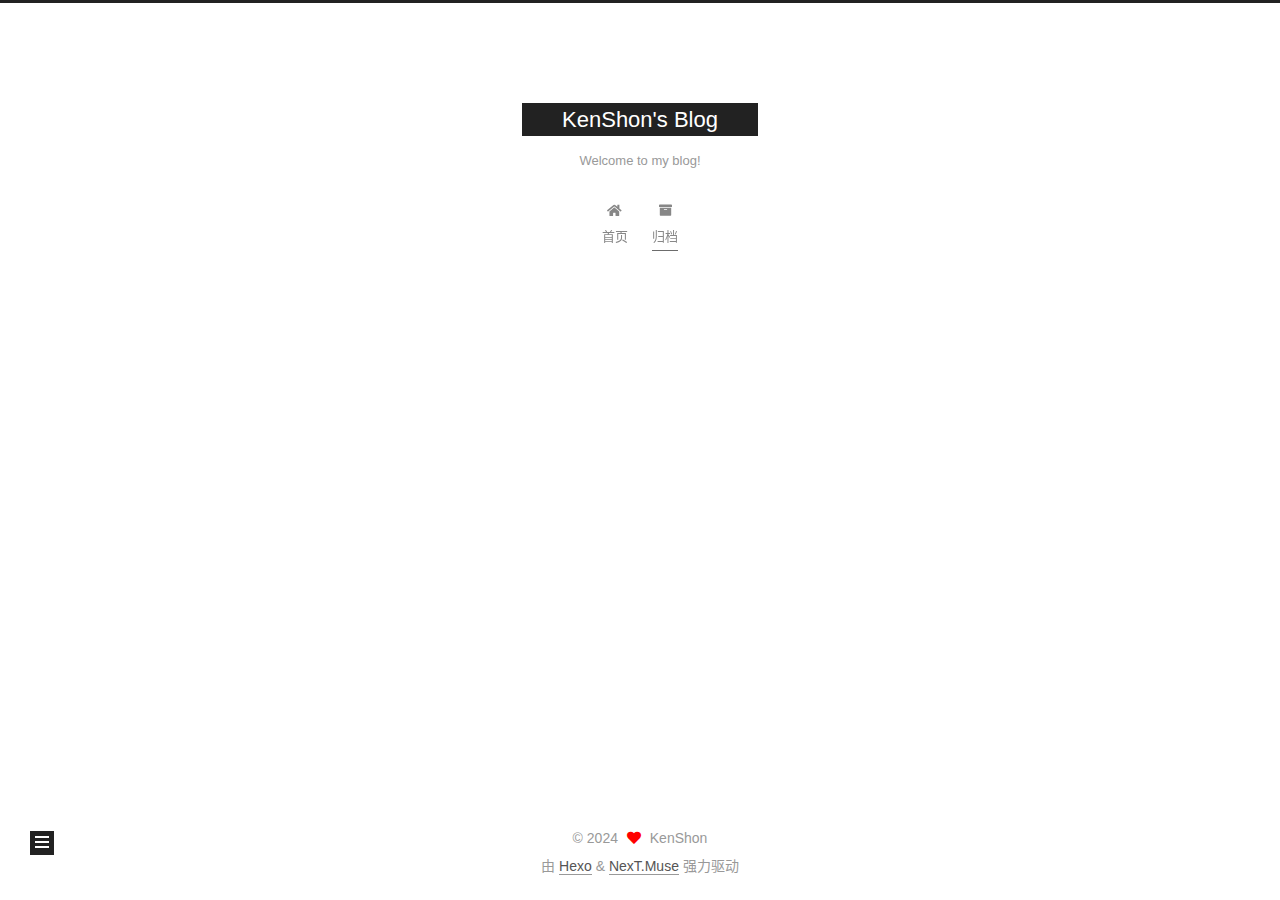
==== commit c27092df: "Site updated: 2024-06-05 11:46:57" ====
--- a/archives/index.html
+++ b/archives/index.html
@@ -151,7 +151,7 @@
   <div class="post-block">
     <div class="posts-collapse">
       <div class="collection-title">
-        <span class="collection-header">嗯..! 目前共计 2 篇日志。 继续努力。</span>
+        <span class="collection-header">嗯..! 目前共计 1 篇日志。 继续努力。</span>
       </div>
 
       
@@ -164,35 +164,15 @@
 
       <div class="post-meta">
         <time itemprop="dateCreated"
-              datetime="2024-05-31T18:32:14+08:00"
-              content="2024-05-31">
-          05-31
+              datetime="2024-06-05T03:15:50+08:00"
+              content="2024-06-05">
+          06-05
         </time>
       </div>
 
       <div class="post-title">
-          <a class="post-title-link" href="/2024/05/31/FirstBlog/" itemprop="url">
-            <span itemprop="name">FirstBlog</span>
-          </a>
-      </div>
-
-    </header>
-  </article>
-
-  <article itemscope itemtype="http://schema.org/Article">
-    <header class="post-header">
-
-      <div class="post-meta">
-        <time itemprop="dateCreated"
-              datetime="2024-05-31T17:25:02+08:00"
-              content="2024-05-31">
-          05-31
-        </time>
-      </div>
-
-      <div class="post-title">
-          <a class="post-title-link" href="/2024/05/31/hello-world/" itemprop="url">
-            <span itemprop="name">Hello World</span>
+          <a class="post-title-link" href="/2024/06/05/2/" itemprop="url">
+            <span itemprop="name">EVs智能充电背景和现状</span>
           </a>
       </div>
 
@@ -271,7 +251,7 @@
       <div class="site-state-item site-state-posts">
           <a href="/archives/">
         
-          <span class="site-state-item-count">2</span>
+          <span class="site-state-item-count">1</span>
           <span class="site-state-item-name">日志</span>
         </a>
       </div>
--- a/css/main.css
+++ b/css/main.css
@@ -1168,7 +1168,7 @@
 }
 .links-of-author a::before,
 .links-of-author span.exturl::before {
-  background: #263442;
+  background: #4da84b;
   border-radius: 50%;
   content: ' ';
   display: inline-block;
